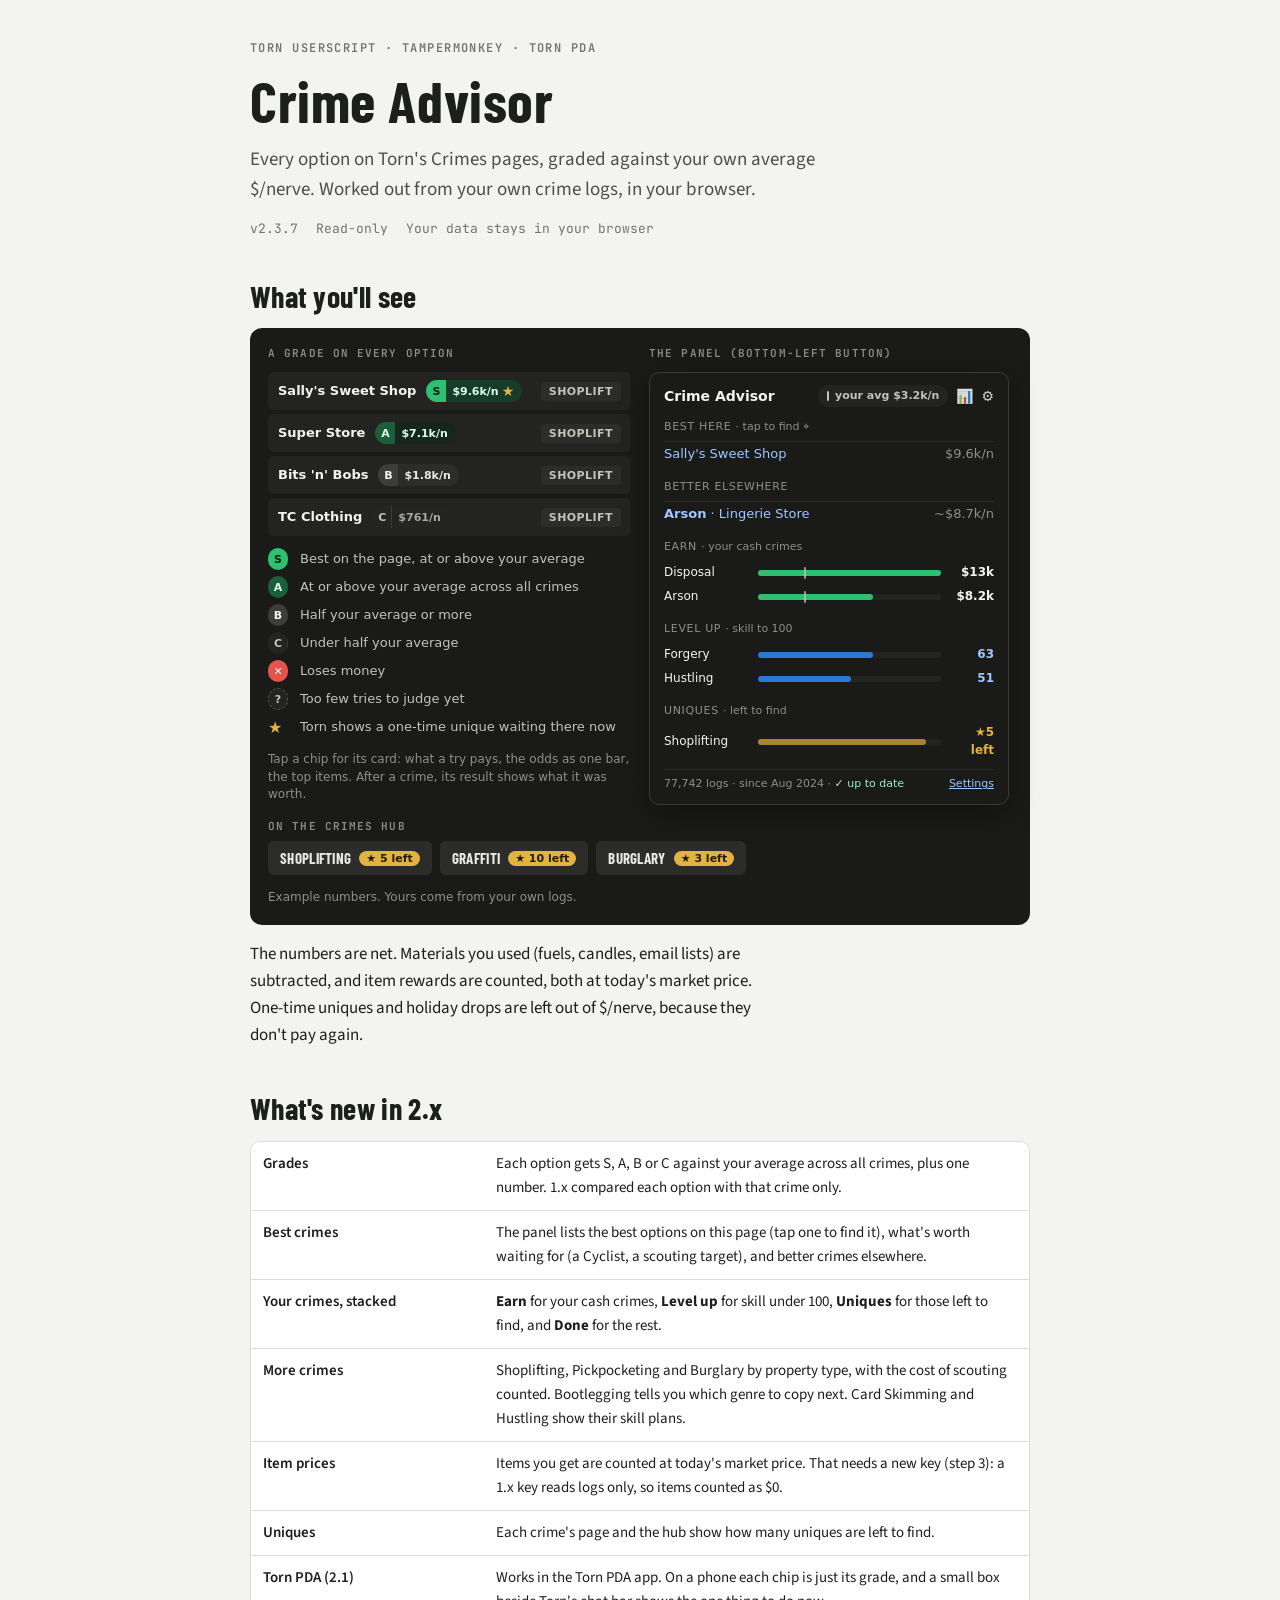
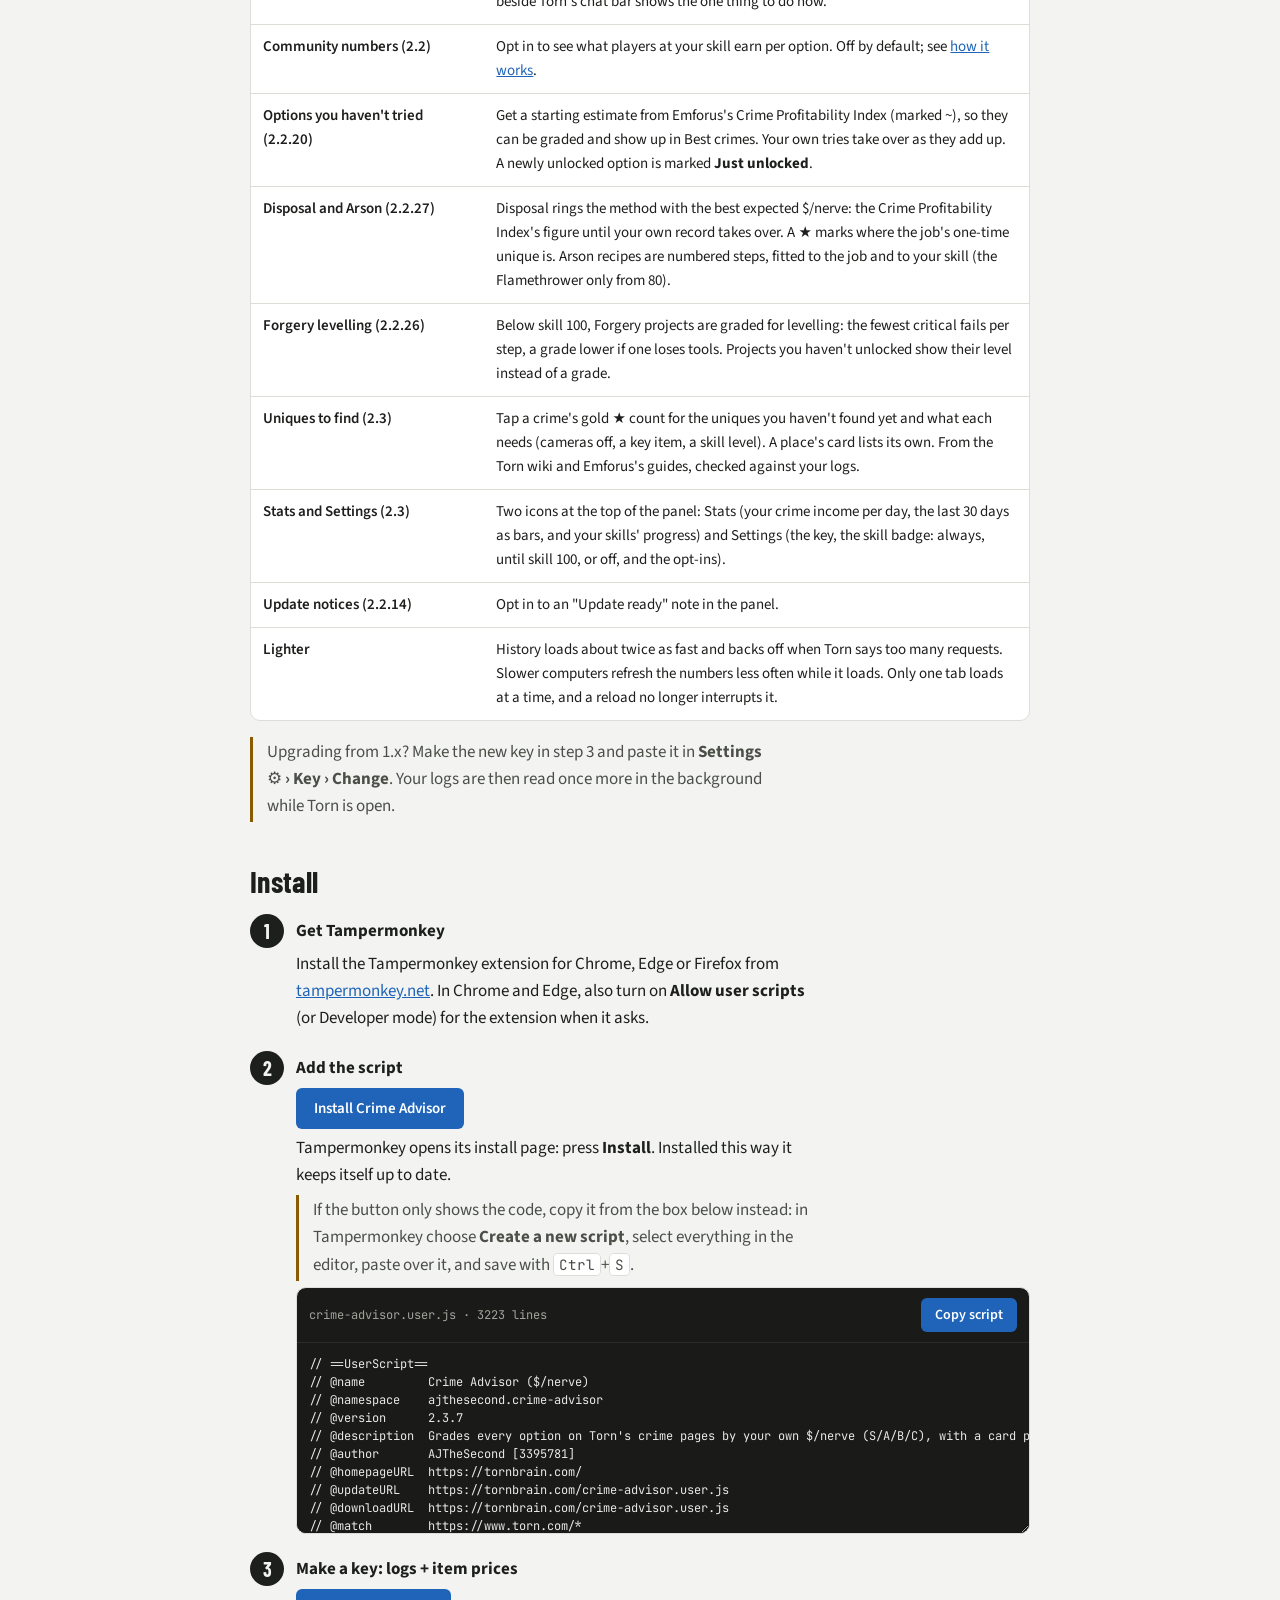
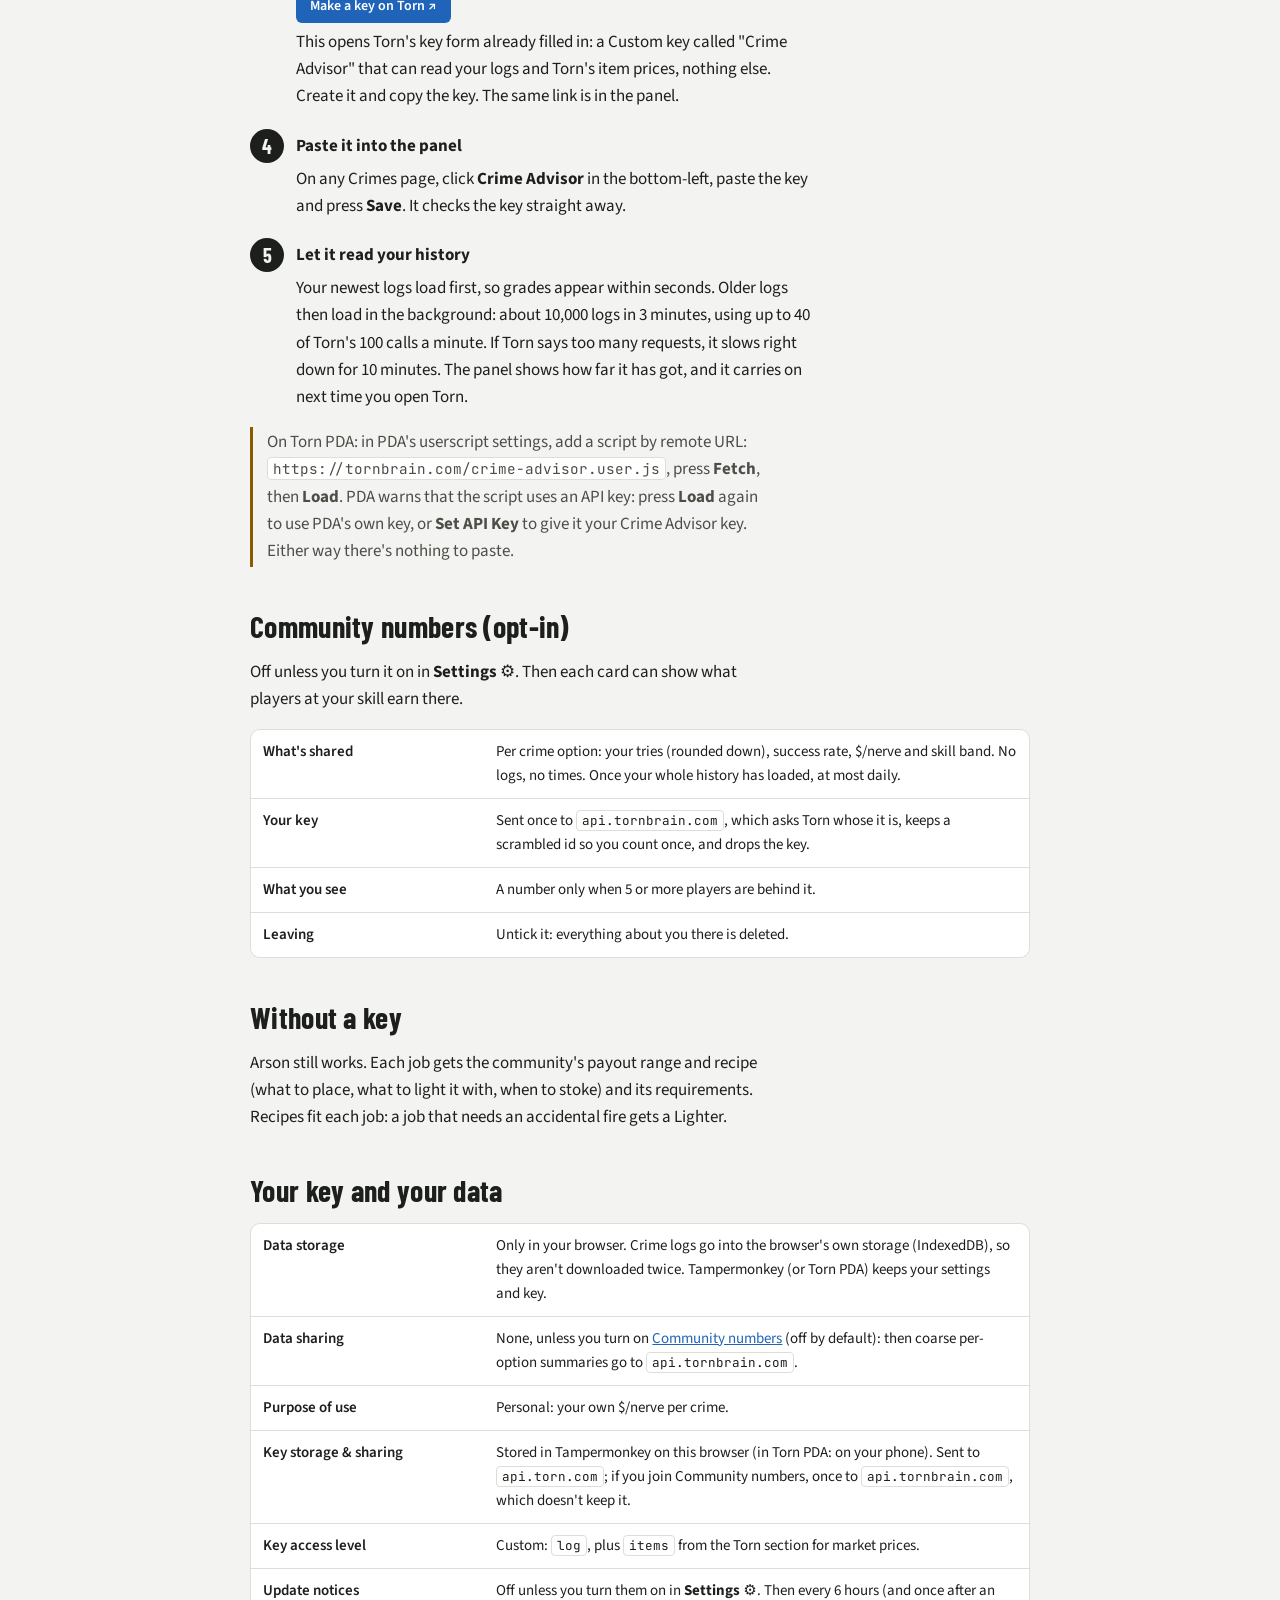
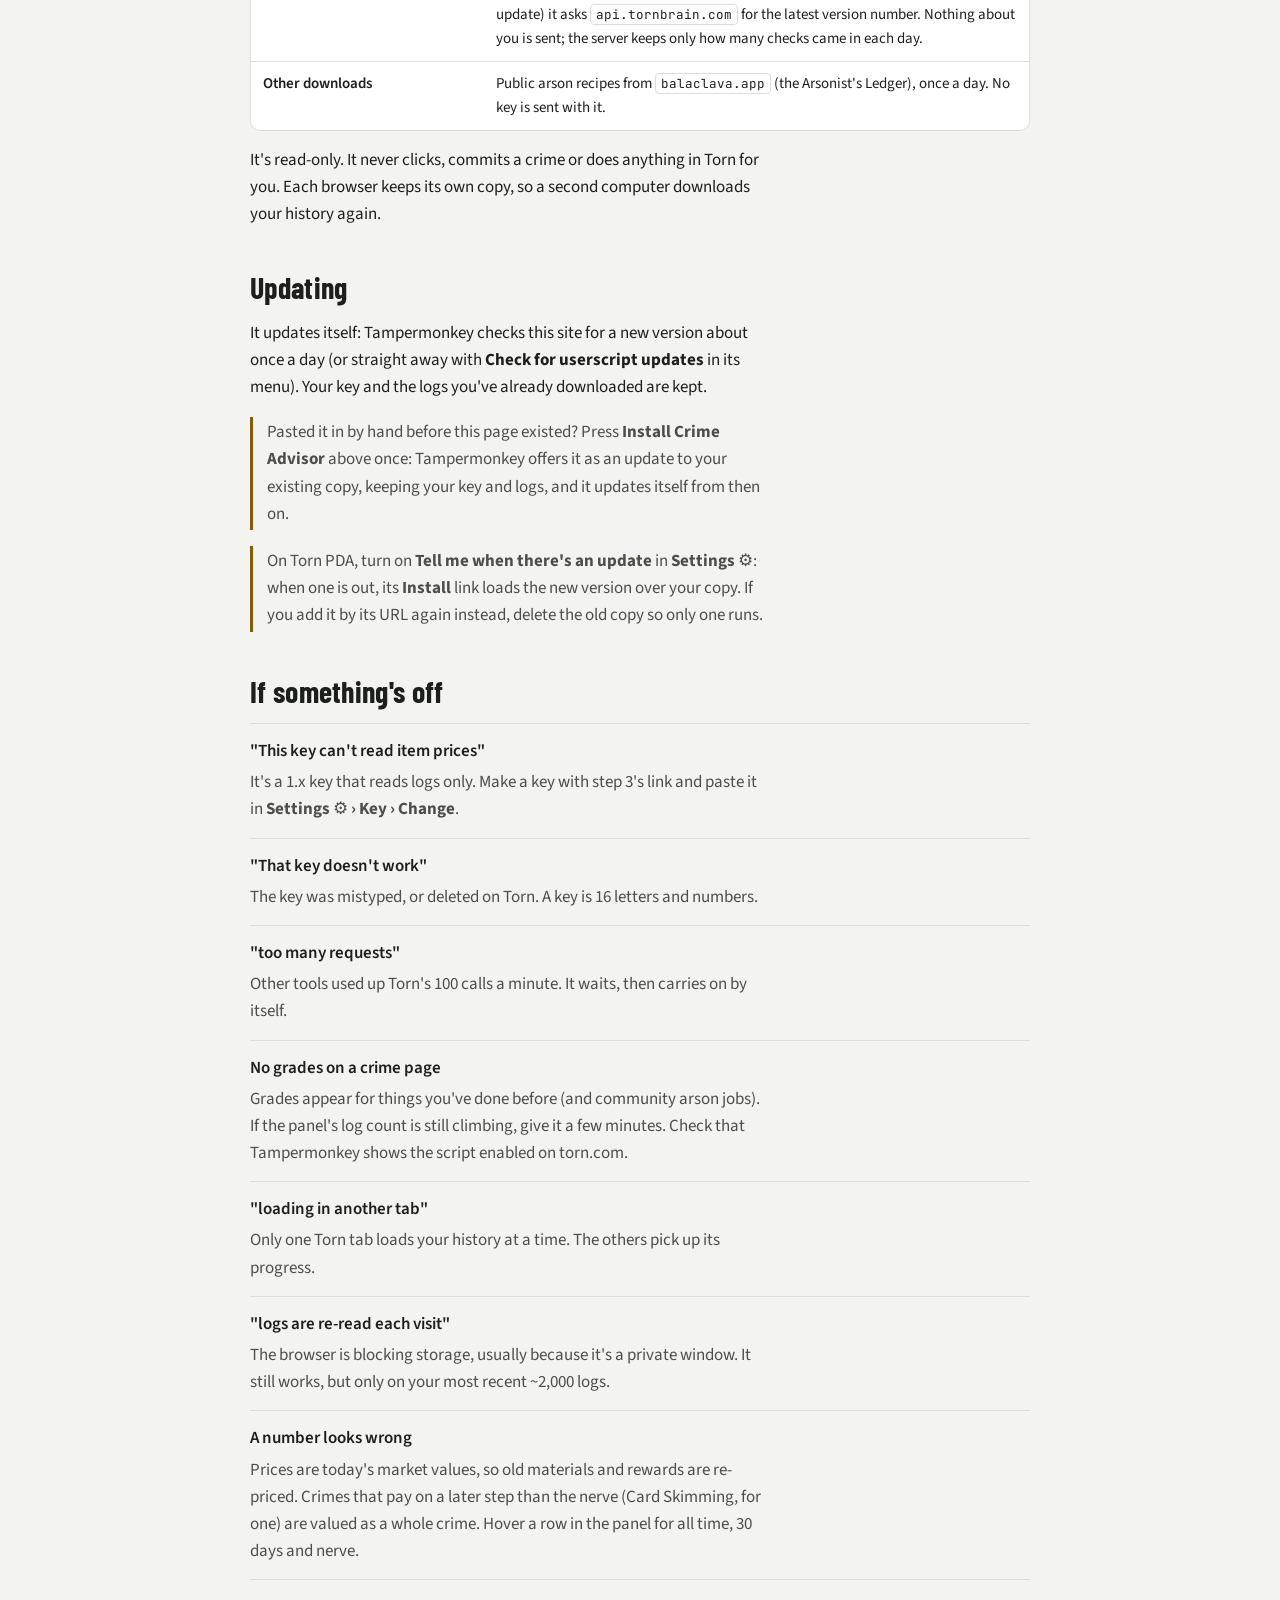
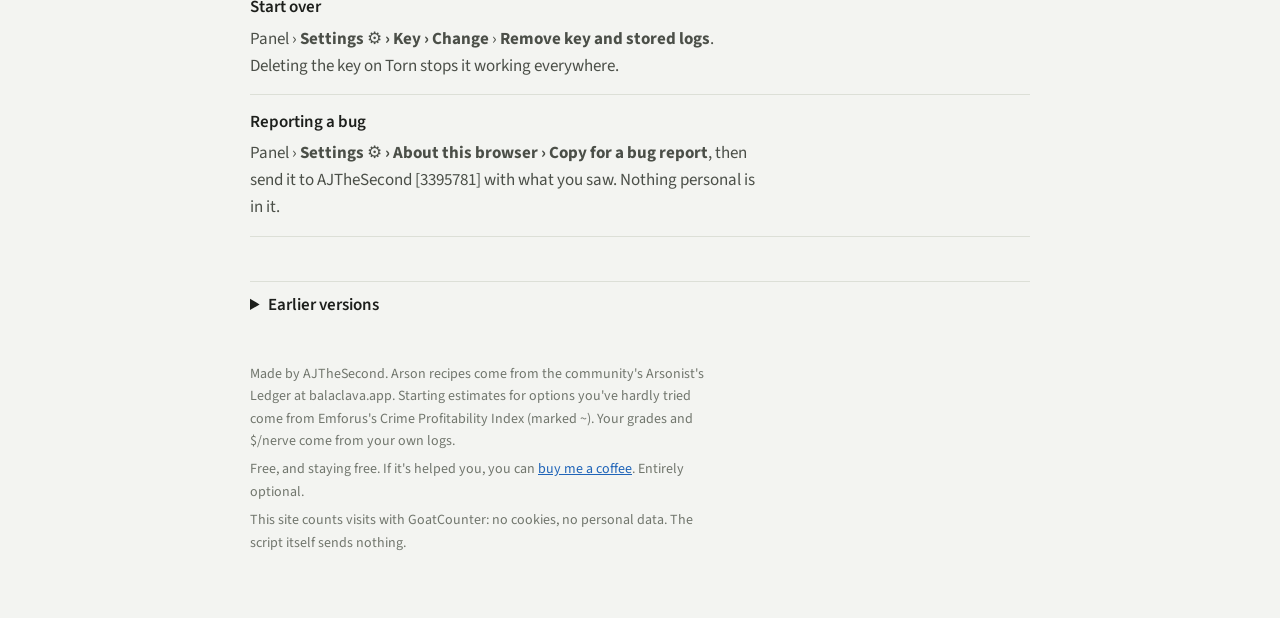
==== index.html @ 1e1e15c1 "Crime Advisor 2.3.7 published: Arson rows the phone list drops are remembered; no 'new' tags on Arso" ====
<!doctype html>
<html lang="en">
<head>
<meta charset="utf-8">
<meta name="viewport" content="width=device-width, initial-scale=1">
<title>Crime Advisor for Torn</title>
<meta name="description" content="Your own $/nerve for every crime, arson job, scam and disposal method, right on Torn's crime pages. Read-only; your data stays in your browser.">
<meta property="og:type" content="website">
<meta property="og:url" content="https://tornbrain.com/">
<meta property="og:title" content="Crime Advisor for Torn">
<meta property="og:description" content="Your own $/nerve for every crime, arson job, scam and disposal method, right on Torn's crime pages. Read-only; your data stays in your browser.">
<meta name="theme-color" content="#1a1a19">
<!-- Visits: GoatCounter (no cookies, no personal data): page views, unique visitors, where they came from, and
     clicks on Install, Make a key and outside links. The userscript itself sends nothing. -->
<script data-goatcounter="https://ajthesecond.goatcounter.com/count" async src="https://gc.zgo.at/count.js"></script>
<script>
document.addEventListener("click", function (e) {
  var a = e.target.closest && e.target.closest("a[href]");
  if (!a || !window.goatcounter || !window.goatcounter.count) return;
  var h = a.getAttribute("href"), what = /crime-advisor\.user\.js$/.test(h) ? "install" : /addNewKey/.test(h) ? "make-key"
    : a.host && a.host !== location.host ? "out/" + a.host : null;
  if (what) window.goatcounter.count({ path: "click/" + what, title: a.textContent.trim().slice(0, 60), event: true });
});
</script>
<style>[hidden]{display:none!important}img{max-width:100%}.btn.install{display:inline-block;font-size:15px;padding:10px 18px;text-decoration:none}</style>

<title>Crime Advisor Guide</title>
<link rel="preconnect" href="https://fonts.googleapis.com">
<link rel="preconnect" href="https://fonts.gstatic.com" crossorigin>
<link rel="stylesheet" href="https://fonts.googleapis.com/css2?family=Barlow+Condensed:wght@600;700&family=Source+Sans+3:wght@400;600;700&family=JetBrains+Mono:wght@400;600&display=swap">
<style>
:root{
  --bg:#f3f4f1; --surface:#ffffff; --ink:#1d1f1c; --ink-2:#4b4f48; --muted:#71766d; --line:#dcdfd7;
  --accent:#1f64b8; --accent-ink:#ffffff; --code-bg:#1a1a19; --code-ink:#e8e8e4; --warn:#8a5a00;
  --display:"Barlow Condensed","Arial Narrow",system-ui,sans-serif;
  --body:"Source Sans 3",system-ui,-apple-system,"Segoe UI",sans-serif;
  --mono:"JetBrains Mono",ui-monospace,Consolas,monospace;
}
@media (prefers-color-scheme: dark){
  :root:not([data-theme="light"]){
    color-scheme:dark;
    --bg:#141513; --surface:#1c1d1b; --ink:#eeefeb; --ink-2:#c3c6be; --muted:#8f948a; --line:#30322e;
    --accent:#8fc0ff; --accent-ink:#0f1a2a; --code-bg:#0e0f0d; --code-ink:#e8e8e4; --warn:#f0c060;
  }
}
:root[data-theme="dark"]{
  color-scheme:dark;
  --bg:#141513; --surface:#1c1d1b; --ink:#eeefeb; --ink-2:#c3c6be; --muted:#8f948a; --line:#30322e;
  --accent:#8fc0ff; --accent-ink:#0f1a2a; --code-bg:#0e0f0d; --code-ink:#e8e8e4; --warn:#f0c060;
}
*{box-sizing:border-box}
body{background:var(--bg);color:var(--ink);font:17px/1.6 var(--body);margin:0}
.wrap{max-width:820px;margin:0 auto;padding-inline:20px;padding-block:40px 64px;display:grid;gap:44px}
a{color:var(--accent)}
a:focus-visible,button:focus-visible,textarea:focus-visible,summary:focus-visible{outline:2px solid var(--accent);outline-offset:2px}
h1,h2{font-family:var(--display);font-weight:700;letter-spacing:.01em;text-wrap:balance;margin:0;line-height:1.05}
h1{font-size:clamp(40px,8vw,58px)}
h2{font-size:30px}
h3{font-size:17px;margin:0}
p{margin:0;max-width:65ch}
code,kbd{font-family:var(--mono);font-size:.84em;background:var(--surface);border:1px solid var(--line);border-radius:4px;padding:1px 5px}
.eyebrow{font:600 12px var(--mono);letter-spacing:.12em;text-transform:uppercase;color:var(--muted)}
section{display:grid;gap:16px}
header{display:grid;gap:14px}
header .lede{font-size:19px;color:var(--ink-2)}
.meta{display:flex;flex-wrap:wrap;gap:8px 18px;font:13px var(--mono);color:var(--muted)}

/* install steps: a real sequence */
ol.steps{list-style:none;margin:0;padding:0;display:grid;gap:18px;counter-reset:s}
ol.steps>li{display:grid;grid-template-columns:34px 1fr;gap:12px;counter-increment:s}
ol.steps>li::before{content:counter(s);font:700 20px/34px var(--display);text-align:center;width:34px;height:34px;border-radius:50%;
  background:var(--ink);color:var(--bg)}
ol.steps>li>div{display:grid;gap:6px;padding-top:4px;min-width:0}

.script{border:1px solid var(--line);border-radius:10px;overflow:hidden;background:var(--code-bg)}
.script-bar{display:flex;flex-wrap:wrap;gap:10px;align-items:center;justify-content:space-between;padding:10px 12px;border-bottom:1px solid #2c2c2a}
.script-bar span{font:12px var(--mono);color:#a3a39b}
.script textarea{display:block;width:100%;height:190px;border:0;resize:vertical;background:var(--code-bg);color:var(--code-ink);
  font:12px/1.5 var(--mono);padding:12px;white-space:pre;overflow:auto}
.btn{display:inline-block;font:600 14px var(--body);background:var(--accent);color:var(--accent-ink);border:0;border-radius:6px;padding:7px 14px;cursor:pointer;text-decoration:none}
.btn:hover{filter:brightness(1.08)}
#copy-note{font:12px var(--mono);color:#9fd9b4}

/* the in-game look: these mirror the script's own styles (DESIGN: a tier and one number per chip) */
.game{background:#1a1a19;color:#f3f3f1;border-radius:12px;padding:18px;display:grid;gap:14px;font:13px/1.45 system-ui,sans-serif}
.game .label{font:600 11px var(--mono);letter-spacing:.1em;text-transform:uppercase;color:#8f8e86}
.split{display:grid;grid-template-columns:repeat(auto-fit,minmax(280px,1fr));gap:18px;align-items:start}
.rows{display:grid;gap:4px}
.row{display:flex;align-items:center;gap:10px;padding:8px 10px;background:#232321;border-radius:6px;min-width:0}
.row b{font-weight:600;white-space:nowrap;overflow:hidden;text-overflow:ellipsis}
.row .go{margin-left:auto;font:700 11px system-ui,sans-serif;color:#c3c2b7;background:#2c2c2a;border-radius:4px;padding:3px 8px;letter-spacing:.04em}
.hud{display:inline-flex;align-items:stretch;flex:none;overflow:hidden;border-radius:999px;min-height:22px;font:600 11px/1 system-ui,sans-serif;
  font-variant-numeric:tabular-nums;background:#2c2c2a;color:#e8e8e4}
.hud .t{display:grid;place-items:center;min-width:20px;padding:0 5px;font-weight:800;background:#3d3d3a;color:#f3f3f1}
.hud .v{display:flex;align-items:center;gap:3px;padding:0 8px 0 6px}.hud .star{color:#e3b341;font-size:14px;line-height:1}
.hud.S{background:#173d29;color:#d9ffe9}.hud.S .t{background:#2fbf71;color:#04210f}
.hud.A{background:#16261d;color:#d9ffe9}.hud.A .t{background:#1d5e3a;color:#d9ffe9}
.hud.C{background:#242422;color:#a9a89f}.hud.C .t{background:#242422;color:#c3c2b7;box-shadow:inset -1px 0 #3a3a37}
.hud.X{background:#6b2020;color:#ffd6d6}.hud.X .t{background:#e5534b;color:#fff}
.hud.Q{background:#232321;color:#a9a89f;outline:1px dashed #55554f;outline-offset:-1px}.hud.Q .t{background:transparent;color:#c3c2b7}
.hud.W{background:#3a2f12;color:#ffe9a8}.hud.W .t{background:#5a4712;color:#ffe9a8}
.grades{display:grid;grid-template-columns:auto 1fr;gap:6px 12px;margin:0;align-items:center}
.grades dt{margin:0}.grades dd{margin:0;color:#c3c2b7}
.tip{color:#8f8e86;font-size:12px}
/* the panel */
.panel{background:#1a1a19;border:1px solid #3a3a37;border-radius:10px;padding:12px 14px;display:grid;gap:6px;max-width:360px;box-shadow:0 8px 28px rgba(0,0,0,.35)}
.ph{display:flex;align-items:center;gap:8px}.ph b{flex:1;font-size:14px}
.avg{display:inline-flex;align-items:center;gap:6px;padding:3px 9px;border-radius:999px;background:#232321;color:#c3c2b7;font-size:11px;font-weight:600}
.avg i{width:2px;height:10px;background:#c3c2b7;border-radius:1px}
.sec{font-size:11px;letter-spacing:.06em;text-transform:uppercase;color:#8f8e86;margin-top:6px}.sec span{text-transform:none;letter-spacing:0}
.li{display:flex;justify-content:space-between;gap:8px;padding:3px 0;border-top:1px solid #2c2c2a}.li a,.li .n{color:#9cc8ff;text-decoration:none}
.li .m{color:#8f8e86;font-variant-numeric:tabular-nums}
.bars{display:grid}.bar{display:grid;grid-template-columns:7em minmax(0,1fr) 3.6em;gap:10px;align-items:center;min-height:24px;font-size:12px}
.bar .trk{position:relative;height:6px;border-radius:3px;background:#232321}.bar .trk span{display:block;height:100%;border-radius:3px}
.bar .trk i{position:absolute;top:-3px;bottom:-3px;width:2px;background:#c3c2b7;opacity:.75;border-radius:1px}
.bar .v{text-align:right;font-weight:600;font-variant-numeric:tabular-nums}
.g{background:#2fbf71}.bl{background:#2a78d6}.au{background:#a8842e}.sk{color:#9cc8ff}.uq{color:#e3b341}
.foot{border-top:1px solid #2c2c2a;padding-top:6px;margin-top:4px;display:flex;justify-content:space-between;gap:8px;font-size:11px;color:#8f8e86}
.ph .ic{font-size:14px;line-height:1;opacity:.85}
.foot .ok{color:#9ff0c2}.foot a{color:#9cc8ff}
.hub{display:flex;flex-wrap:wrap;gap:8px}
.hubcard{font:700 15px var(--display);letter-spacing:.02em;text-transform:uppercase;background:#2c2c2a;color:#e8e8e4;border-radius:6px;padding:8px 12px;display:flex;align-items:center;gap:8px}
.uqb{font:600 11px system-ui,sans-serif;text-transform:none;letter-spacing:0;background:#e3b341;color:#241a00;border-radius:999px;padding:1px 7px}

.facts{width:100%;border-collapse:collapse;font-size:15px}
.facts th,.facts td{text-align:left;vertical-align:top;padding:10px 12px;border-bottom:1px solid var(--line)}
.facts th{width:30%;font-weight:600}
.table-scroll{overflow-x:auto;background:var(--surface);border:1px solid var(--line);border-radius:10px}
.facts tr:last-child th,.facts tr:last-child td{border-bottom:0}

.faq{display:grid;gap:0;margin:0;border-top:1px solid var(--line)}
.faq>div{display:grid;gap:4px;padding:14px 0;border-bottom:1px solid var(--line)}
.faq dt{font-weight:600}.faq dd{margin:0;color:var(--ink-2);max-width:65ch}
.note{border-left:3px solid var(--warn);padding:2px 0 2px 14px;color:var(--ink-2)}
details.older{border-top:1px solid var(--line);padding-top:10px}details.older summary{cursor:pointer;font-weight:600}
details.older ul{color:var(--ink-2);font-size:15px}
footer{font-size:14px;color:var(--muted);display:grid;gap:6px}
@media (max-width:480px){ body{font-size:16px} .facts th{width:38%} }
@media (prefers-reduced-motion:reduce){*{transition:none!important}}
</style>
</head>
<body>

<div class="wrap">
  <header>
    <div class="eyebrow">Torn userscript &middot; Tampermonkey &middot; Torn PDA</div>
    <h1>Crime Advisor</h1>
    <p class="lede">Every option on Torn's Crimes pages, graded against your own average $/nerve. Worked out from your own crime logs, in your browser.</p>
    <div class="meta"><span>v2.3.7</span><span>Read-only</span><span>Your data stays in your browser</span></div>
  </header>

  <section aria-labelledby="look">
    <h2 id="look">What you'll see</h2>
    <div class="game">
      <div class="split">
        <div style="display:grid;gap:12px">
          <div class="label">A grade on every option</div>
          <div class="rows" aria-label="Example: the Shoplifting page">
            <div class="row"><b>Sally's Sweet Shop</b><span class="hud S"><span class="t">S</span><span class="v">$9.6k/n <span class="star">&#9733;</span></span></span><span class="go">SHOPLIFT</span></div>
            <div class="row"><b>Super Store</b><span class="hud A"><span class="t">A</span><span class="v">$7.1k/n</span></span><span class="go">SHOPLIFT</span></div>
            <div class="row"><b>Bits 'n' Bobs</b><span class="hud B"><span class="t">B</span><span class="v">$1.8k/n</span></span><span class="go">SHOPLIFT</span></div>
            <div class="row"><b>TC Clothing</b><span class="hud C"><span class="t">C</span><span class="v">$761/n</span></span><span class="go">SHOPLIFT</span></div>
          </div>
          <dl class="grades">
            <dt><span class="hud S"><span class="t">S</span></span></dt><dd>Best on the page, at or above your average</dd>
            <dt><span class="hud A"><span class="t">A</span></span></dt><dd>At or above your average across all crimes</dd>
            <dt><span class="hud B"><span class="t">B</span></span></dt><dd>Half your average or more</dd>
            <dt><span class="hud C"><span class="t">C</span></span></dt><dd>Under half your average</dd>
            <dt><span class="hud X"><span class="t">&#10005;</span></span></dt><dd>Loses money</dd>
            <dt><span class="hud Q"><span class="t">?</span></span></dt><dd>Too few tries to judge yet</dd>
            <dt><span class="star" style="color:#e3b341;font-size:16px">&#9733;</span></dt><dd>Torn shows a one-time unique waiting there now</dd>
          </dl>
          <p class="tip">Tap a chip for its card: what a try pays, the odds as one bar, the top items. After a crime, its result shows what it was worth.</p>
        </div>

        <div style="display:grid;gap:12px">
          <div class="label">The panel (bottom-left button)</div>
          <div class="panel" aria-label="Example: the Crime Advisor panel">
            <div class="ph"><b>Crime Advisor</b><span class="avg"><i></i>your avg $3.2k/n</span><span class="ic" title="Stats">&#128202;</span><span class="ic" title="Settings">&#9881;</span></div>
            <div class="sec">Best here <span>&middot; tap to find &#8982;</span></div>
            <div class="li"><span class="n">Sally's Sweet Shop</span><span class="m">$9.6k/n</span></div>
            <div class="sec">Better elsewhere</div>
            <div class="li"><a href="#look"><b>Arson</b> &middot; Lingerie Store</a><span class="m">~$8.7k/n</span></div>
            <div class="sec">Earn <span>&middot; your cash crimes</span></div>
            <div class="bars">
              <div class="bar"><span>Disposal</span><span class="trk"><span class="g" style="width:100%"></span><i style="left:25%"></i></span><span class="v">$13k</span></div>
              <div class="bar"><span>Arson</span><span class="trk"><span class="g" style="width:63%"></span><i style="left:25%"></i></span><span class="v">$8.2k</span></div>
            </div>
            <div class="sec">Level up <span>&middot; skill to 100</span></div>
            <div class="bars">
              <div class="bar"><span>Forgery</span><span class="trk"><span class="bl" style="width:63%"></span></span><span class="v sk">63</span></div>
              <div class="bar"><span>Hustling</span><span class="trk"><span class="bl" style="width:51%"></span></span><span class="v sk">51</span></div>
            </div>
            <div class="sec">Uniques <span>&middot; left to find</span></div>
            <div class="bars">
              <div class="bar"><span>Shoplifting</span><span class="trk"><span class="au" style="width:92%"></span></span><span class="v uq">&#9733;5 left</span></div>
            </div>
            <div class="foot"><span>77,742 logs &middot; since Aug 2024 &middot; <span class="ok">&#10003; up to date</span></span><a href="#install">Settings</a></div>
          </div>
        </div>
      </div>
      <div style="display:grid;gap:8px">
        <div class="label">On the Crimes hub</div>
        <div class="hub"><span class="hubcard">Shoplifting <span class="uqb">&#9733; 5 left</span></span><span class="hubcard">Graffiti <span class="uqb">&#9733; 10 left</span></span><span class="hubcard">Burglary <span class="uqb">&#9733; 3 left</span></span></div>
      </div>
      <p class="tip" style="margin:0">Example numbers. Yours come from your own logs.</p>
    </div>
    <p>The numbers are net. Materials you used (fuels, candles, email lists) are subtracted, and item rewards are counted, both at today's market price. One-time uniques and holiday drops are left out of $/nerve, because they don't pay again.</p>
  </section>

  <section aria-labelledby="new">
    <h2 id="new">What's new in 2.x</h2>
    <div class="table-scroll">
      <table class="facts">
        <tr><th scope="row">Grades</th><td>Each option gets S, A, B or C against your average across all crimes, plus one number. 1.x compared each option with that crime only.</td></tr>
        <tr><th scope="row">Best crimes</th><td>The panel lists the best options on this page (tap one to find it), what's worth waiting for (a Cyclist, a scouting target), and better crimes elsewhere.</td></tr>
        <tr><th scope="row">Your crimes, stacked</th><td><b>Earn</b> for your cash crimes, <b>Level up</b> for skill under 100, <b>Uniques</b> for those left to find, and <b>Done</b> for the rest.</td></tr>
        <tr><th scope="row">More crimes</th><td>Shoplifting, Pickpocketing and Burglary by property type, with the cost of scouting counted. Bootlegging tells you which genre to copy next. Card Skimming and Hustling show their skill plans.</td></tr>
        <tr><th scope="row">Item prices</th><td>Items you get are counted at today's market price. That needs a new key (step 3): a 1.x key reads logs only, so items counted as $0.</td></tr>
        <tr><th scope="row">Uniques</th><td>Each crime's page and the hub show how many uniques are left to find.</td></tr>
        <tr><th scope="row">Torn PDA (2.1)</th><td>Works in the Torn PDA app. On a phone each chip is just its grade, and a small box beside Torn's chat bar shows the one thing to do now.</td></tr>
        <tr><th scope="row">Community numbers (2.2)</th><td>Opt in to see what players at your skill earn per option. Off by default; see <a href="#community">how it works</a>.</td></tr>
        <tr><th scope="row">Options you haven't tried (2.2.20)</th><td>Get a starting estimate from Emforus's Crime Profitability Index (marked ~), so they can be graded and show up in Best crimes. Your own tries take over as they add up. A newly unlocked option is marked <b>Just unlocked</b>.</td></tr>
        <tr><th scope="row">Disposal and Arson (2.2.27)</th><td>Disposal rings the method with the best expected $/nerve: the Crime Profitability Index's figure until your own record takes over. A &#9733; marks where the job's one-time unique is. Arson recipes are numbered steps, fitted to the job and to your skill (the Flamethrower only from 80).</td></tr>
        <tr><th scope="row">Forgery levelling (2.2.26)</th><td>Below skill 100, Forgery projects are graded for levelling: the fewest critical fails per step, a grade lower if one loses tools. Projects you haven't unlocked show their level instead of a grade.</td></tr>
        <tr><th scope="row">Uniques to find (2.3)</th><td>Tap a crime's gold &#9733; count for the uniques you haven't found yet and what each needs (cameras off, a key item, a skill level). A place's card lists its own. From the Torn wiki and Emforus's guides, checked against your logs.</td></tr>
        <tr><th scope="row">Stats and Settings (2.3)</th><td>Two icons at the top of the panel: Stats (your crime income per day, the last 30 days as bars, and your skills' progress) and Settings (the key, the skill badge: always, until skill 100, or off, and the opt-ins).</td></tr>
        <tr><th scope="row">Update notices (2.2.14)</th><td>Opt in to an "Update ready" note in the panel.</td></tr>
        <tr><th scope="row">Lighter</th><td>History loads about twice as fast and backs off when Torn says too many requests. Slower computers refresh the numbers less often while it loads. Only one tab loads at a time, and a reload no longer interrupts it.</td></tr>
      </table>
    </div>
    <p class="note">Upgrading from 1.x? Make the new key in step 3 and paste it in <b>Settings &#9881; &rsaquo; Key &rsaquo; Change</b>. Your logs are then read once more in the background while Torn is open.</p>
  </section>

  <section aria-labelledby="install">
    <h2 id="install">Install</h2>
    <ol class="steps">
      <li><div>
        <h3>Get Tampermonkey</h3>
        <p>Install the Tampermonkey extension for Chrome, Edge or Firefox from <a href="https://www.tampermonkey.net/" target="_blank" rel="noopener">tampermonkey.net</a>. In Chrome and Edge, also turn on <b>Allow user scripts</b> (or Developer mode) for the extension when it asks.</p>
      </div></li>
      <li><div>
        <h3>Add the script</h3>
        <p><a class="btn install" href="crime-advisor.user.js">Install Crime Advisor</a></p>
        <p>Tampermonkey opens its install page: press <b>Install</b>. Installed this way it keeps itself up to date.</p>
        <p class="note">If the button only shows the code, copy it from the box below instead: in Tampermonkey choose <b>Create a new script</b>, select everything in the editor, paste over it, and save with <kbd>Ctrl</kbd>+<kbd>S</kbd>.</p>
        <div class="script">
          <div class="script-bar"><span>crime-advisor.user.js &middot; 3223 lines</span><span id="copy-note" aria-live="polite"></span><button class="btn" id="copy" type="button">Copy script</button></div>
          <textarea id="src" readonly spellcheck="false" aria-label="Crime Advisor script">// ==UserScript==
// @name         Crime Advisor ($/nerve)
// @namespace    ajthesecond.crime-advisor
// @version      2.3.7
// @description  Grades every option on Torn's crime pages by your own $/nerve (S/A/B/C), with a card per option (odds, top items, arson recipes, disposal method) and your best crimes. Private by default: your data stays in your browser.
// @author       AJTheSecond [3395781]
// @homepageURL  https://tornbrain.com/
// @updateURL    https://tornbrain.com/crime-advisor.user.js
// @downloadURL  https://tornbrain.com/crime-advisor.user.js
// @match        https://www.torn.com/*
// @grant        GM_xmlhttpRequest
// @grant        GM_getValue
// @grant        GM_setValue
// @connect      api.torn.com
// @connect      balaclava.app
// @connect      api.tornbrain.com
// @run-at       document-idle
// ==/UserScript==

/*
 * What it does
 *   - Grades: on Torn's crime pages, a chip on each arson job, scam type, search spot, shop, document... gives its grade
 *     and YOUR $/nerve for it (from your own crime logs): S the best on show and above your average across crimes,
 *     A above your average, B half to all of it, C under half, a cross for losing money, ? for little history yet.
 *   - Cards: tap a chip for its card: the number, your odds as one bar, the top items, the arson recipe (with a Lighter
 *     where the Flamethrower would fail the job), the disposal method to use; "More" for the details.
 *   - Best crimes: the panel (bottom left) lists the best options on this page (tap to find one) and the crimes that
 *     pay you more elsewhere. A crime's result shows what its items are worth.
 *   - Arson works even without an API key: requirements, community recipes and "fell short" warnings.
 *
 * Your data
 *   - Your API key is stored by Tampermonkey in this browser and only ever sent to api.torn.com.
 *   - Your crime logs are copied into this browser's storage (IndexedDB) so it doesn't re-download them. The text of
 *     each crime page you visit is kept there too (for Best crimes). Nothing is sent anywhere else. The community
 *     recipes are downloaded from balaclava.app (public data).
 *   - Key: a Custom key with only "log" is enough (Torn requires log access to read crime logs). Torn's form has no
 *     Custom option: the panel's "Make a key" link opens it pre-filled (logs + item prices).
 *
 * Read-only: it never clicks, commits a crime or does anything in Torn for you.
 */

/* global GM_xmlhttpRequest, GM_getValue, GM_setValue, GM_info, PDA_httpGet, module */

// ======================================================================================================
// The analysis (pure functions: no browser APIs, so it can be tested outside Torn)
// ======================================================================================================
const CA = (() =&gt; {
  "use strict";
  const DAY = 86400;
  const ARSON = 13, SCAMMING = 12, FORGERY = 11, DISPOSAL = 9, BURGLARY = 7;
  // Burglary: the nerve to scout for a property type of your choice, or for any of a kind (TornBrain's crimes.py)
  const SCOUT_FOCUSED = 9, SCOUT_ANY = 3;
  const ARSON_EXPIRE = 7 * DAY, SCAM_EXPIRE = DAY, SCAM_LOST_AFTER = 3600, MIN_NERVE = 30;
  const NAMES = { 1: "Search for Cash", 2: "Bootlegging", 3: "Graffiti", 4: "Shoplifting", 5: "Pickpocketing", 6: "Card Skimming",
                  7: "Burglary", 8: "Hustling", 9: "Disposal", 10: "Cracking", 11: "Forgery", 12: "Scamming", 13: "Arson" };
  // Crimes whose every step names what it's done to: $/nerve by that is meaningful. In the others the money lands
  // on a different step than the nerve (skimming pays when you sell the details), so they're valued as a whole.
  const SKILL_TAB = { skimming: "cardskimming" };  // (skill logs that name a crime differently from its page)
  const KIND_CRIMES = new Set([1, 3, 4, 5, 9, 11]);
  const J = String.raw`an? (?&lt;d&gt;.+\(.+\))`;
  const R = (p, crime, action) =&gt; [new RegExp(p, "i"), crime, action];
  const RULES = [
    R(`^breaching ${J}$`, ARSON, "Make entry"), R(`^placing a combustible at ${J}$`, ARSON, "Place combustible"),
    R(`^igniting ${J}$`, ARSON, "Ignite"), R(`^stoking ${J}$`, ARSON, "Stoke"), R(`^dampening ${J}$`, ARSON, "Dampen"),
    R(`^planting evidence at ${J}$`, ARSON, "Plant evidence"),
    R(String.raw`^collecting the reward for the (?&lt;d&gt;.+) Arson job$`, ARSON, "Collect"),
    R(String.raw`^farming email addresses$`, SCAMMING, "Farm emails"),
    R(String.raw`^sending out an? (?&lt;d&gt;.+?) spam wave$`, SCAMMING, "Spam wave"),
    R(String.raw`^responding to an? (?&lt;d&gt;.+?) target$`, SCAMMING, "Respond"),
    R(String.raw`^stencil cutting for an? (?&lt;d&gt;.+)$`, FORGERY, "Stencil cutting"),
    R(String.raw`^painting the letters of an? (?&lt;d&gt;.+)$`, FORGERY, "Painting letters"),
    R(String.raw`^(?&lt;a&gt;drafting|typewriting|printing|signing|sealing|stamping|laminating|embossing|forging|designing|cutting|perforating|rubbing|pressing|painting|drilling|engraving|punching|mold forming|casting|filing|polishing|framing|programming|branding|holographing|gluing) an? (?&lt;d&gt;.+)$`, FORGERY, ""),
    R(String.raw`^extracting a chip for an? (?&lt;d&gt;.+)$`, FORGERY, "Extract chip"), R(String.raw`^embedding a chip into an? (?&lt;d&gt;.+)$`, FORGERY, "Embed chip"),
    R(String.raw`^setting up an online store$`, 2, "Set up online store"), R(String.raw`^collecting funds from an online store$`, 2, "Collect online store"),
    R(String.raw`^(?&lt;a&gt;abandoning|burying|burning|dissolving|sinking|feeding|cremating|dumping) (?&lt;d&gt;.+)$`, DISPOSAL, ""),
    R(String.raw`^(?&lt;a&gt;brute forcing|cracking) an? (?&lt;d&gt;.+)$`, 10, ""),
    R(String.raw`^gathering audience`, 8, "Gather audience"), R(String.raw`^introducing (?&lt;d&gt;.+)$`, 8, "Introduce game"),
    R(String.raw`^winning on (?&lt;d&gt;.+)$`, 8, "Win"), R(String.raw`^losing (?:on )?(?&lt;d&gt;.+)$`, 8, "Lose"),
    R(String.raw`^shoplifting from (?&lt;d&gt;.+)$`, 4, "Shoplift"), R(String.raw`^searching (?:the |an? )?(?&lt;d&gt;.+)$`, 1, "Search"),
    R(String.raw`^pickpocketing an? (?&lt;d&gt;.+)$`, 5, "Pickpocket"), R(String.raw`^scouting for (?:an? )?(?&lt;d&gt;.+)$`, 7, "Scout"),
    R(String.raw`^casing an? (?&lt;d&gt;.+)$`, 7, "Case"), R(String.raw`^burgling an? (?&lt;d&gt;.+)$`, 7, "Burgle"),
    R(String.raw`^(?&lt;a&gt;installing|recovering|retrieving) an? (?:card )?skimmer(?: at an?)? ?(?&lt;d&gt;.*)$`, 6, ""),
    R(String.raw`^selling card details`, 6, "Sell card details"), R(String.raw`.*(skimm|card details)`, 6, "Other"),
    R(String.raw`^spraying graffiti in (?:the )?(?&lt;d&gt;.+)$`, 3, "Spray"),  // "spraying graffiti in the Red-Light District"
    R(String.raw`.*(graffiti|spray|tagging)`, 3, "Other"), R(String.raw`.*(dvd|bootleg)`, 2, "Other"),
  ];
  // Log types that aren't actions (no nerve) but belong to a crime; and the ones that used up materials.
  const EVENT_CRIME = { 9360: ARSON, 9361: ARSON, 9362: ARSON, 9356: SCAMMING, 9309: FORGERY, 9310: FORGERY, 9300: 2, 9308: 2,
                        9301: 3, 9350: 3, 9351: 3, 9302: 6, 9303: 6, 9304: 9, 9305: 10, 9306: 10, 9307: 10 };
  const COST_TYPES = new Set([9361, 9310, 9309, 9300, 9301, 9304]);

  const cap = s =&gt; s ? s[0].toUpperCase() + s.slice(1) : s;
  function classify(action) {
    const a = action.trim();
    for (const [rx, crime, label] of RULES) {
      const m = a.match(rx);
      if (m) {
        const g = m.groups || {};
        let detail = (g.d || "").trim();
        if (crime === DISPOSAL) detail = cap(detail.replace(/^(a|an|some|the) /i, ""));  // "some general waste": the page's General Waste
        return { crime, action: label || cap(g.a || ""), detail };
      }
    }
    return { crime: null, action: a, detail: "" };
  }
  const resultOf = t =&gt; (t = (t || "").toLowerCase()).includes("critical fail") ? "crit" : t.includes("fail") ? "fail" : "success";
  function* items(d, keys = ["items_used", "items_added", "items_gained"]) {
    for (const k of keys) {
      const v = d[k];
      if (v &amp;&amp; typeof v === "object") for (const [id, n] of Object.entries(v)) if (/^\d+$/.test(id)) yield [Number(id), Number(n) || 1];
    }
  }

  // Log rows (as stored) -&gt; events, oldest first, classified.
  function load(rows) {
    return rows.slice().sort((a, b) =&gt; a.ts - b.ts || (a.id &lt; b.id ? -1 : 1)).map(r =&gt; {
      const e = { id: r.id, ts: r.ts, type: r.type, title: r.title, d: r.d || {} };
      if (e.d.crime_action) {
        Object.assign(e, classify(e.d.crime_action));
        e.result = resultOf(r.title);
        e.nerve = e.d.nerve || 0;
        e.money = (e.d.money_gained || 0) - (e.d.money_lost || 0);
        e.unique = e.d.unique === "(unique)";  // a one-time outcome: it never pays again
        e.isStep = true;
      } else e.crime = EVENT_CRIME[r.type] ?? null;
      return e;
    });
  }

  // Each arson job from inquire/breach to collect. Items land within a second or two of a step, so they're that step's
  // job's, filed by step: fuel placed, fuel stoked with (by stoke), evidence planted. Steps often share those seconds
  // (one job placed while another burns), so a known fuel goes to the nearest place or stoke, anything else to the
  // nearest planting. The Lighter and Flamethrower are kept, never logged as used: how a job was lit isn't in the logs.
  const FUELS = new Set(["Gasoline", "Kerosene", "Diesel", "Hydrogen Tank", "Methane Tank", "Oxygen Tank", "Thermite", "Magnesium Shavings", "Potassium Nitrate"]);
  const USES_ITEMS = ["Place combustible", "Plant evidence", "Stoke"];
  function arsonJobs(events, price, now, names = {}) {
    const jobs = [], open = new Map(), stepAt = new Map();
    for (const e of events) if (e.crime === ARSON &amp;&amp; e.isStep &amp;&amp; e.detail) (stepAt.get(e.ts) || stepAt.set(e.ts, []).get(e.ts)).push([e.detail, e.action, e.ts]);
    const close = (j, state, ts) =&gt; { j.state = state; j.closed = ts; open.delete(j.job); };
    for (const e of events) {
      if (e.crime !== ARSON) continue;
      if (COST_TYPES.has(e.type)) {
        const near = [0, -1, 1, -2, 2].flatMap(dt =&gt; stepAt.get(e.ts + dt) || []);
        for (const [i, n] of items(e.d, ["items_used"])) {
          const nm = names[i];
          const want = !nm ? USES_ITEMS : FUELS.has(nm) ? ["Place combustible", "Stoke"] : ["Plant evidence"];
          const step = near.find(s =&gt; want.includes(s[1])) || near.find(s =&gt; USES_ITEMS.includes(s[1])) || near[0];
          const j = step ? open.get(step[0]) : [...open.values()].sort((a, b) =&gt; b.last - a.last)[0];
          if (!j) continue;
          j.itemCost += (price[i] || 0) * n;
          const act = step ? step[1] : null;
          let bucket;
          if (act === "Plant evidence" || (!USES_ITEMS.includes(act) &amp;&amp; nm &amp;&amp; !FUELS.has(nm))) bucket = j.evidence;
          else if (act === "Stoke" || (act !== "Place combustible" &amp;&amp; j.lit)) bucket = j.stokeFuel[act === "Stoke" ? step[2] : e.ts] ||= {};
          else bucket = j.place;
          bucket[i] = (bucket[i] || 0) + n;
        }
        continue;
      }
      const job = e.detail || (e.type === 9360 ? e.d.target : null);
      if (!job) continue;
      const starts = e.type === 9360 || e.action === "Make entry";
      let j = open.get(job);
      if (j &amp;&amp; (e.ts - j.last &gt; ARSON_EXPIRE || (starts &amp;&amp; j.worked))) { close(j, "expired", j.last); j = null; }
      if (!j) {
        j = { job, opened: e.ts, last: e.ts, closed: null, state: "open", nerve: 0, steps: 0, money: 0, itemCost: 0, worked: false,
              lit: false, ignited: null, stokes: 0, stokeTs: [], dampens: 0, place: {}, stokeFuel: {}, evidence: {}, unique: false };
        jobs.push(j); open.set(job, j);
      }
      j.last = e.ts;
      if (e.isStep) {
        j.nerve += e.nerve; j.steps += 1; j.money += e.money;
        j.unique = j.unique || e.unique;  // (arson's come on the collect: a one-time payout)
        j.worked = j.worked || e.action !== "Make entry";
        if (e.action === "Ignite" &amp;&amp; e.result === "success" &amp;&amp; !j.lit) { j.lit = true; j.ignited = e.ts; }
        if (e.action === "Stoke") j.stokeTs.push(e.ts);
        j.stokes += e.action === "Stoke"; j.dampens += e.action === "Dampen";
        if (e.action === "Collect" &amp;&amp; e.result === "success") close(j, "paid", e.ts);
      }
    }
    for (const j of [...open.values()]) if (now - j.last &gt; ARSON_EXPIRE) close(j, "expired", j.last);
    for (const j of jobs) if (j.state === "expired" &amp;&amp; !j.steps) j.state = "skipped";
    return jobs;
  }

  // Each scam conversation from reading the email to the payout (responses go to the newest open one per method).
  function scamConversations(events, now) {
    const convs = [], stacks = new Map();
    const stack = m =&gt; stacks.get(m) || stacks.set(m, []).get(m);
    const close = (c, state, ts) =&gt; { c.state = state; c.closed = ts; const s = stack(c.method); s.splice(s.indexOf(c), 1); };
    const sweep = (m, ts) =&gt; { for (const c of [...stack(m)]) {
      if (c.state === "failing" &amp;&amp; ts - c.last &gt; SCAM_LOST_AFTER) close(c, "lost", c.last);
      else if (ts - c.last &gt; SCAM_EXPIRE) close(c, "expired", c.last);
    } };
    const conv = (m, target, ts) =&gt; { const c = { method: m, target, opened: ts, last: ts, closed: null, state: "open", responses: 0, nerve: 0, money: 0 }; convs.push(c); stack(m).push(c); return c; };
    for (const e of events) {
      if (e.crime !== SCAMMING) continue;
      if (e.type === 9356) {
        const m = e.d.method || "?";
        sweep(m, e.ts);
        const st = stack(m);
        if (st.length &amp;&amp; st[st.length - 1].state === "failing") close(st[st.length - 1], "lost", st[st.length - 1].last);
        conv(m, e.d.target, e.ts);
        continue;
      }
      if (e.action !== "Respond") continue;
      const m = e.detail;
      sweep(m, e.ts);
      const st = stack(m);
      while (st.length &amp;&amp; st[st.length - 1].state === "failing" &amp;&amp; e.result !== "success") close(st[st.length - 1], "lost", st[st.length - 1].last);
      if (!st.length) conv(m, null, null);
      const c = st[st.length - 1];
      c.last = e.ts; c.responses += 1; c.nerve += e.nerve; c.money += e.money;
      c.state = e.result === "fail" ? "failing" : "open";
      if (e.money &gt; 0) close(c, "paid", e.ts); else if (e.result === "crit") close(c, "lost", e.ts);
    }
    for (const m of stacks.keys()) sweep(m, now);
    for (const c of convs) if (c.state === "failing") c.state = "open";
    return convs;
  }

  // ---- community recipes (the Arsonist's Ledger dataset, keyed by job title) ----
  const REF_NAMES = { hydrogen: "Hydrogen Tank", methane: "Methane Tank", oxygen: "Oxygen Tank", magnesium: "Magnesium Shavings", potassium_nitrate: "Potassium Nitrate" };
  const TOOLS = new Set(["flamethrower", "lighter", "blanket", "sand", "extinguisher"]);  // kept after use: no cost
  const refName = id =&gt; REF_NAMES[id] || id.replace(/_/g, " ").replace(/\b\w/g, c =&gt; c.toUpperCase());
  const jobTitle = job =&gt; (job.match(/^.* \((.*)\)$/) || [, job])[1];
  function community(r, priceByName) {
    if (!r) return null;
    const a = r.actions || {}, step = k =&gt; (a[k] || []).map(x =&gt; [x.resourceId, x.qty || 1, !!x.optional]);
    const [ev, place, ign, stoke, damp] = ["evidence", "place", "ignite", "stoke", "dampen"].map(step);
    const fmt = xs =&gt; xs.map(([i, q]) =&gt; q &gt; 1 ? `${q} ${refName(i)}` : refName(i)).join(" + ");
    const steps = [];
    if (ev.length) steps.push(["Evidence", fmt(ev)]);
    if (place.length) steps.push(["Place", fmt(place)]);
    if (ign.length) steps.push(["Ignite", fmt(ign)]);
    if (stoke.length) steps.push(["Stoke", fmt(stoke) + (a.stokeTime ? ` (${a.stokeTime})` : "") + (stoke.every(x =&gt; x[2]) ? " if needed" : "")]);
    if (damp.length) steps.push(["Dampen", fmt(damp)]);
    const needed = [...ev, ...place, ...stoke, ...damp].filter(x =&gt; !x[2]);
    const nerve = 10 + 5 * needed.reduce((s, x) =&gt; s + x[1], 0);  // breach 3 + ignite 5 + collect 2, and 5 per other step
    const cost = needed.filter(x =&gt; !TOOLS.has(x[0])).reduce((s, [i, q]) =&gt; s + (priceByName[refName(i)] || 0) * q, 0);
    const lo = r.payoutMin || 0, hi = r.payoutMax || 0;
    return { steps, min: lo, max: hi, nerve, cost: Math.round(cost), per_nerve: hi ? Math.round(((lo + hi) / 2 - cost) / nerve) : null };
  }

  function recipe(j, names) {
    const nm = i =&gt; names[i] || `item ${i}`;
    const many = d =&gt; Object.entries(d).sort((a, b) =&gt; b[1] - a[1]).map(([i, n]) =&gt; n &gt; 1 ? `${n}x ${nm(i)}` : nm(i)).join(" + ");
    const ev = Object.keys(j.evidence).map(nm).join(" + ");
    const text = [many(j.place), ev &amp;&amp; `${ev} evidence`].filter(Boolean).join(" + ") || "no fuel logged";
    const fed = {};
    for (const d of Object.values(j.stokeFuel)) for (const [i, n] of Object.entries(d)) fed[i] = (fed[i] || 0) + n;
    return text + (j.stokes ? `, ${j.stokes} stoke${j.stokes &gt; 1 ? "s" : ""}` + (Object.keys(fed).length ? ` (${many(fed)})` : "") : "") +
      (j.dampens ? `, ${j.dampens} dampen${j.dampens &gt; 1 ? "s" : ""}` : "");
  }
  // One job step by step: what was placed, each stoke (minutes after it was lit, what it was fed), the evidence and
  // any dampening. (TornBrain also has the Arson page's burn % at each stoke; here it's always null.)
  function steps(j, names) {
    const nm = i =&gt; names[i] || `item ${i}`;
    const named = d =&gt; Object.fromEntries(Object.entries(d).map(([i, n]) =&gt; [nm(i), n]));
    const fed = new Map(j.stokeTs.map(t =&gt; [t, {}]));
    for (const [at, d] of Object.entries(j.stokeFuel)) {  // (fuel filed by second: to the stoke nearest it)
      if (!fed.size) break;
      const t = [...fed.keys()].reduce((a, s) =&gt; Math.abs(s - at) &lt; Math.abs(a - at) ? s : a);
      for (const [i, n] of Object.entries(d)) fed.get(t)[i] = (fed.get(t)[i] || 0) + n;
    }
    return { place: named(j.place), evidence: Object.keys(j.evidence).map(nm), dampens: j.dampens,
             stokes: j.stokeTs.map(t =&gt; ({ min: j.ignited &amp;&amp; t &gt;= j.ignited ? Math.round((t - j.ignited) / 6) / 10 : null, pct: null, fuel: named(fed.get(t)) })) };
  }
  // How you ran a job when it paid (its last 20 payouts), step by step, to set beside the community recipe.
  const RECORD_JOBS = 20;
  function record(jobs, names) {
    if (!jobs.length) return null;
    const st = jobs.map(j =&gt; steps(j, names));
    const tally = perJob =&gt; {  // [{item: qty}] a job -&gt; [{item, jobs it was in, median qty}]
      const seen = new Map();
      for (const d of perJob) for (const [k, q] of Object.entries(d)) (seen.get(k) || seen.set(k, []).get(k)).push(q);
      return [...seen].map(([item, v]) =&gt; ({ item, jobs: v.length, qty: median(v) }))
        .sort((a, b) =&gt; b.jobs - a.jobs || (a.item &lt; b.item ? -1 : a.item &gt; b.item ? 1 : 0));
    };
    const stoked = st.filter(s =&gt; s.stokes.length), first = stoked.map(s =&gt; s.stokes[0]);
    const mins = first.map(f =&gt; f.min).filter(m =&gt; m != null), pcts = first.map(f =&gt; f.pct).filter(p =&gt; p != null);
    const fed = stoked.map(s =&gt; { const d = {}; for (const x of s.stokes) for (const [k, q] of Object.entries(x.fuel)) d[k] = (d[k] || 0) + q; return d; });
    return { paid: st.length, place: tally(st.map(s =&gt; s.place)), stoked: stoked.length,
             stokes: stoked.length ? median(stoked.map(s =&gt; s.stokes.length)) : null,
             stoke_min: mins.length ? Math.round(median(mins) * 10) / 10 : null,
             stoke_pct: pcts.length ? Math.round(median(pcts)) : null, pct_n: pcts.length,
             stoke_fuel: tally(fed), tool_stokes: fed.filter(d =&gt; !Object.keys(d).length).length,
             evidence: tally(st.map(s =&gt; Object.fromEntries(s.evidence.map(e =&gt; [e, 1])))),
             dampened: st.filter(s =&gt; s.dampens).length, last: st[st.length - 1] };
  }
  function tendHint(t) {
    if (!t || t.paid &lt; 2 || !t.stoked) return null;
    if (t.stoked === t.paid) return `stoke: ${t.stoked}/${t.paid} payouts`;
    if (t.stoked * 2 &gt;= t.paid) return `often stoked: ${t.stoked}/${t.paid}, check its requirement`;
    return null;
  }
  function topRecipe(t) {
    if (!t || !Object.keys(t.recipes).length) return null;
    const [best, n] = Object.entries(t.recipes).sort((a, b) =&gt; b[1] - a[1])[0];
    return `${best} (${n} of ${t.paid} payouts)` + (t.last &amp;&amp; t.last !== best ? `; last time: ${t.last}` : "");
  }
  const median = xs =&gt; { const s = xs.slice().sort((a, b) =&gt; a - b), m = s.length &gt;&gt; 1; return s.length % 2 ? s[m] : (s[m - 1] + s[m]) / 2; };

  // ---- disposal: which method for which job ----
  // A job pays about the same whichever way it's disposed of, but each method costs fixed nerve and some fail more
  // often. So the pick is the best expected $/nerve: chance it works x what the job pays, less materials, over the
  // method's nerve. Cheap and shaky can beat reliable and dear: a dead body abandoned (6 nerve, ~80%) beats burned
  // (10 nerve, ~90%), which is why veterans leave them.
  // The community's chart (26 Feb 2024, 35,517 disposals) gives each method's reliability to start from; your own
  // results take over as you build history. Columns: abandon, bury, burn, sink, dissolve. g = very likely to work,
  // y = works with caution, o = works but fails often, r = fails almost every time, - = not available; * = a unique
  // outcome can be found there.
  const DISPOSAL_METHODS = ["Abandoning", "Burying", "Burning", "Sinking", "Dissolving"];
  const DISPOSAL_NERVE = { Abandoning: 6, Burying: 8, Burning: 10, Sinking: 12, Dissolving: 14 };
  const DISPOSAL_CHART = {
    "biological waste": "o y o g -", "body part": "o y y y g*", "building debris": "y* o - g -", "dead body": "y* g o o g",
    "document": "o y g* r r", "firearm": "o y* - g r", "general waste": "y* g g o r", "industrial waste": "o y* - g -",
    "murder weapon": "o y - g* r", "old furniture": "y o* g y r", "broken appliance": "o o - g* r", "vehicle": "o* - g g -" };
  const CHART_ODDS = { g: 0.95, y: 0.82, o: 0.65, r: 0.10 }, CHART_WEIGHT = 8;  // the chart counts as 8 attempts of your own
  // What each method nets per nerve, materials in, at max skill (the Emforus Crime Profitability Index, fetched
  // 2026-10-18; same columns, null = not listed). It starts each method's expected $/nerve, counted as CHART_WEIGHT
  // tries, and your own record takes over. It's why the pick is no longer the chart's *: that marks where the job's
  // one-time unique is, not the method to use (2.2.21-2.2.26 picked it: Abandon on a Vehicle, -$3.3k/nerve). Abandon
  // really is the money pick for most jobs; not for a Vehicle or Murder Weapon, where it eats Bleach and Paper Towels.
  const DISPOSAL_GUIDE = {
    "dead body": [18540, 5940, 12286, -15989, -22002], "body part": [9475, 6056, 6188, 4941, -1385],
    "firearm": [4882, 4203, null, 3135, -6360], "murder weapon": [-513, 4306, null, 3080, -6360],
    "biological waste": [3688, 3071, 2008, 2305, null], "industrial waste": [3013, 2640, null, 1948, null],
    "vehicle": [-3275, null, 1409, 1115, null], "document": [1293, 1111, 933, 0, -6360],
    "building debris": [1288, 785, null, 731, null], "broken appliance": [651, 429, null, 363, -6360],
    "old furniture": [423, 258, 247, 208, -6360], "general waste": [298, 244, 150, 120, -6360] };
  function disposalMethods(job, stats) {
    const key = job.toLowerCase().replace(/s$/, "");
    const chart = (DISPOSAL_CHART[key] || DISPOSAL_CHART[job.toLowerCase()] || "? ? ? ? ?").split(" ");
    const guide = DISPOSAL_GUIDE[key] || DISPOSAL_GUIDE[job.toLowerCase()] || [null, null, null, null, null];
    const done = Object.values(stats).filter(t =&gt; t.success &gt; (t.uniques || 0));  // (what a job pays: not its one-time uniques)
    const paid = done.reduce((s, t) =&gt; s + t.success - (t.uniques || 0), 0);
    const pay = paid ? done.reduce((s, t) =&gt; s + t.money + t.itemValue - (t.uniqueNet || 0), 0) / paid : null;
    let pn;
    const methods = DISPOSAL_METHODS.map((m, i) =&gt; {
      const t = stats[m] || {}, n = t.attempts || 0, ok = t.success || 0, c = chart[i] || "?";
      const rating = c.replace("*", ""), star = c.endsWith("*");
      if (rating === "-" &amp;&amp; !n) return { method: m, rating, star: false, available: false };
      const prior = CHART_ODDS[rating];
      const p = prior != null ? (ok + CHART_WEIGHT * prior) / (n + CHART_WEIGHT) : n ? ok / n : null;
      const nerve = n ? t.nerve / n : DISPOSAL_NERVE[m], cost = n ? t.itemCost / n : 0;
      let ev = p != null &amp;&amp; pay != null ? (p * pay - cost) / nerve : null;
      const g = guide[i];
      if (g != null) ev = n &amp;&amp; ev != null ? (n * ev + CHART_WEIGHT * g) / (n + CHART_WEIGHT) : g;  // (the guide's, as CHART_WEIGHT tries)
      return { method: m, rating, star, available: true, tries: n, ok, guide: g, crits: t.crit || 0, p: p != null ? Math.round(p * 1000) / 1000 : null,
               nerve: Math.round(nerve * 10) / 10, ev: ev != null ? Math.round(ev) : null,
               per_nerve: n &amp;&amp; (pn = ahead(t.money + t.itemValue - t.itemCost, t.nerve, t)) != null ? Math.round(pn) : null };
    });
    const live = methods.filter(m =&gt; m.available &amp;&amp; m.p != null);
    const score = m =&gt; m.ev != null ? m.ev : m.p / m.nerve;  // same pay whichever way: odds per nerve
    const best = live.reduce((a, m) =&gt; !a || score(m) &gt; score(a) ? m : a, null);
    const steady = live.reduce((a, m) =&gt; !a || m.p &gt; a.p || (m.p === a.p &amp;&amp; m.nerve &lt; a.nerve) ? m : a, null);
    // the one to use: the best expected $/nerve, the guide's to start with (not the chart's *, the unique's method)
    return { methods, pay: pay ? Math.round(pay) : null, best: best &amp;&amp; best.method, steady: steady &amp;&amp; steady.method, pick: best &amp;&amp; best.method };
  }

  // What a try at one spot brings (the card's odds and top items; TornBrain's outcomes()): how often it works, fails or
  // goes badly; how often it pays cash, and how much; the items that add most to a try; and apart, the uniques found.
  const TOP_ITEMS = 6, r1 = x =&gt; Math.round(x * 10) / 10, r3 = x =&gt; Math.round(x * 1000) / 1000;
  function outcomes(t, h, price, names) {
    if (!h || !t.attempts) return null;
    const n = t.attempts - (t.uniques || 0) - (t.seasonal || 0), nm = i =&gt; names[i] || `item ${i}`;
    const list = [...h.items].map(([i, [c, q]]) =&gt; ({ item: nm(i), rate: r3(c / n), qty: r1(q / c), value: Math.round(price[i] || 0) }))
      .sort((a, b) =&gt; (b.rate * b.qty * b.value) - (a.rate * a.qty * a.value) || (a.item &lt; b.item ? -1 : a.item &gt; b.item ? 1 : 0));
    return { tries: n, success: r3(t.success / t.attempts), fail: r3(t.fail / t.attempts), crit: r3(t.crit / t.attempts),
             cash: n &gt; 0 ? r3(h.cashN / n) : 0, cash_avg: h.cashN ? Math.round(h.cash / h.cashN) : null, items: list.slice(0, TOP_ITEMS),
             kinds: list.length,
             seasonal: [...(h.seasonal || [])].map(([i, [c, q]]) =&gt; ({ item: nm(i), event: SEASONAL[nm(i)] ? SEASONAL[nm(i)][0] : null, found: c,
                                                                       qty: r1(q / c), value: Math.round(price[i] || 0) })),
             uniques: h.uniques.map(([money, got]) =&gt; ({ items: got.map(([i, q]) =&gt; nm(i) + (q &gt; 1 ? ` \u00d7${q}` : "")),
                                                          value: Math.round(money + got.reduce((s, [i, q]) =&gt; s + (price[i] || 0) * q, 0)) })) };
  }
  // Forgery while levelling (Aaron, 2026-10-18: "we're not really doing this one for money"): a critical fail costs
  // skill (26 of his 62 came with a level-down) and can lose a tool (Travel Visa's Embosser). Each project's last 200
  // steps: critical fails per step, smoothed so a short clean run isn't perfect, and tools lost. His logs took about as
  // many steps a level on a Level 25 project at skill 50 as on a Level 50 one at 60, so XP a step is taken as even
  // (unverified).
  const LEVEL_STEPS = 200;
  function levelling(steps) {
    if (!steps || !steps.length) return null;
    const s = steps.slice(-LEVEL_STEPS), crits = s.filter(x =&gt; x[0]).length, by = {};
    for (const x of s) if (x[0]) by[x[3]] = (by[x[3]] || 0) + 1;
    const worst = Object.entries(by).sort((a, b) =&gt; b[1] - a[1])[0];
    return { steps: s.length, crits, rate: r3((crits + 0.5) / (s.length + 10)), tools_lost: s.reduce((a, x) =&gt; a + x[2], 0),
             lost_per_step: Math.round(s.reduce((a, x) =&gt; a + x[1], 0) / s.length), worst: worst ? worst[0] : null, worst_n: worst ? worst[1] : 0 };
  }
  // $/nerve from here on: a unique outcome pays once, so its nerve and what it paid are left out (the totals keep it);
  // so is an event-only drop, except while its event is on.
  function ahead(net, nerve, t) {
    const n = nerve - (t.uniqueNerve || 0) - (t.seasonNerve || 0);
    return n &gt; 0 ? (net - (t.uniqueNet || 0) - (t.seasonNet || 0)) / n : null;
  }
  // Event-only drops (TornBrain's SEASONAL; the Torn wiki): left out of $/nerve the rest of the year (Aaron: "bottle of
  // green stout only drops during the st patricks day event"; it made Bits 'n' Bobs look like $9.1k/nerve against $511).
  // TornBrain reads Torn's calendar; a key here can't, so it's the event's date, two days either side.
  const SEASONAL = { "Bottle of Green Stout": ["St Patrick's Day", 3, 17], "Love Juice": ["Valentine's Day", 2, 14] };
  const eventOn = (name, now) =&gt; {
    const ev = SEASONAL[name];
    if (!ev) return false;
    const d = new Date(now * 1000), at = Date.UTC(d.getUTCFullYear(), ev[1] - 1, ev[2]);
    return Math.abs(now * 1000 - at) &lt;= 2.5 * DAY * 1000;
  };
  // The whole picture: $/nerve per crime and per kind (job, scam type, spot...), all costs in.
  function report(rows, { price = {}, names = {}, ref = {}, priceByName = {}, days = null, now = Date.now() / 1000 } = {}) {
    const since = days ? now - days * DAY : 0, events = load(rows);
    const blank = () =&gt; ({ attempts: 0, nerve: 0, success: 0, fail: 0, crit: 0, money: 0, itemValue: 0, itemCost: 0, uniques: 0, uniqueNerve: 0, uniqueNet: 0,
                           seasonal: 0, seasonNerve: 0, seasonNet: 0 });
    // items whose event is off right now (left out of $/nerve, listed apart on the card)
    const offSeason = new Set(Object.entries(names).filter(([, n]) =&gt; SEASONAL[n] &amp;&amp; !eventOn(n, now)).map(([i]) =&gt; +i));
    const crimes = {}, actions = new Map(), kinds = new Map();
    // per kind, what each try brought (odds, top items); burglary by property type; your skill per crime (Torn's
    // "Crime skill level up/down" logs)
    const haul = new Map(), burg = new Map(), skills = {};
    const take = (key, e) =&gt; {
      const h = haul.get(key) || haul.set(key, { cashN: 0, cash: 0, items: new Map(), uniques: [] }).get(key), got = [...items(e.d, ["items_gained"])];
      if (e.unique) { h.uniques.push([e.money, got]); return; }
      if (got.some(([i]) =&gt; offSeason.has(i))) {  // (apart too: only while its event is on)
        h.seasonal = h.seasonal || new Map();
        for (const [i, n] of got) if (offSeason.has(i)) { const x = h.seasonal.get(i) || h.seasonal.set(i, [0, 0]).get(i); x[0]++; x[1] += n; }
        return;
      }
      if (e.money &gt; 0) { h.cashN++; h.cash += e.money; }
      for (const [i, n] of got) { const x = h.items.get(i) || h.items.set(i, [0, 0]).get(i); x[0]++; x[1] += n; }
    };
    const add = (t, e) =&gt; { t.attempts++; t.nerve += e.nerve; t[e.result]++; t.money += e.money;
      let gained = 0, lost = 0;
      for (const [i, n] of items(e.d, ["items_gained"])) gained += (price[i] || 0) * n;
      // a critical fail can lose the tool too (forgery's Embosser, bootlegging's drive): it's the attempt's cost
      for (const [i, n] of items(e.d, ["items_lost"])) lost += (price[i] || 0) * n;
      t.itemValue += gained; t.itemCost += lost;
      if (e.unique &amp;&amp; e.crime !== ARSON) { t.uniques++; t.uniqueNerve += e.nerve; t.uniqueNet += e.money + gained - lost; }  // (arson's: by job)
      else if ([...items(e.d, ["items_gained"])].some(([i]) =&gt; offSeason.has(i))) { t.seasonal++; t.seasonNerve += e.nerve; t.seasonNet += e.money + gained - lost; } };
    const get = (m, k) =&gt; m.get(k) || m.set(k, blank()).get(k);
    // Materials are logged in the same second as the step they were for: charged to what that step was done to (and,
    // for disposal, to how: burning's gasoline, dissolving's acid).
    const stepAt = new Map(), how = new Map(), lvlSteps = new Map();
    // (for Stats: each TCT day's net and nerve, every level change, and the unique outcomes found)
    const daily = {}, skillHist = {}, uqFound = [], dayOf = ts =&gt; Math.floor(ts / DAY);
    const dayAdd = (ts, net, nerve) =&gt; { const d = daily[dayOf(ts)] ||= [0, 0]; d[0] += net; d[1] += nerve; };
    for (const e of events) if (e.isStep &amp;&amp; KIND_CRIMES.has(e.crime)) stepAt.set(`${e.ts}|${e.crime}`, [e.detail || e.action, e.action]);
    for (const e of events) {
      if (e.d &amp;&amp; e.d.skill_level != null &amp;&amp; e.d.crime &amp;&amp; !e.isStep) {  // (all time: the latest level)
        const k = SKILL_TAB[slug(String(e.d.crime))] || slug(String(e.d.crime));  // (the log says "skimming")
        if (!skills[k] || e.ts &gt;= skills[k][0]) skills[k] = [e.ts, +e.d.skill_level];
        (skillHist[k] ||= []).push([e.ts, +e.d.skill_level]);
      }
      if (e.ts &lt; since) continue;
      const cid = e.crime;
      if (e.isStep) {
        const c = cid ?? 0;
        const worth = ks =&gt; [...items(e.d, ks)].reduce((a, [i, n]) =&gt; a + (price[i] || 0) * n, 0);
        if (c) dayAdd(e.ts, e.money + worth(["items_gained"]) - worth(["items_lost"]), e.nerve);
        if (e.unique &amp;&amp; c) uqFound.push({ c, place: e.detail || e.action, action: String(e.d.crime_action || ""),
                                          items: [...items(e.d, ["items_gained"])].map(([i]) =&gt; i), money: e.money });
        add(crimes[c] ||= blank(), e);
        add(get(actions, `${c}|${e.action}|${c === SCAMMING ? e.detail : ""}`), e);
        if (KIND_CRIMES.has(c)) { add(get(kinds, `${c}|${e.detail || e.action}`), e); take(`${c}|${e.detail || e.action}`, e); }
        if (c === BURGLARY &amp;&amp; (e.action === "Case" || e.action === "Burgle") &amp;&amp; e.detail) {
          const b = burg.get(e.detail) || burg.set(e.detail, { ...blank(), cases: 0, caseNerve: 0 }).get(e.detail);
          if (e.action === "Case") { b.cases++; b.caseNerve += e.nerve; } else { add(b, e); take(`${c}|${e.detail}`, e); }
        }
        if (c === DISPOSAL) add(get(how, `${e.detail || e.action}|${e.action}`), e);
        if (c === FORGERY &amp;&amp; e.detail) {  // (each project's steps, for levelling: critical fails and tools lost)
          const lost = [...items(e.d, ["items_lost"])];
          (lvlSteps.get(e.detail) || lvlSteps.set(e.detail, []).get(e.detail))
            .push([e.result === "crit", lost.reduce((s, [i, n]) =&gt; s + (price[i] || 0) * n, 0), lost.length, e.action]);
        }
      } else if (COST_TYPES.has(e.type) &amp;&amp; cid) {
        const cost = [...items(e.d, ["items_used", "items_added"])].reduce((s, [i, n]) =&gt; s + (price[i] || 0) * n, 0);
        (crimes[cid] ||= blank()).itemCost += cost;
        dayAdd(e.ts, -cost, 0);
        const at = [0, -1, 1, -2, 2].map(dt =&gt; stepAt.get(`${e.ts + dt}|${cid}`)).find(Boolean);
        if (at &amp;&amp; KIND_CRIMES.has(cid)) {
          get(kinds, `${cid}|${at[0]}`).itemCost += cost;
          if (cid === DISPOSAL) get(how, `${at[0]}|${at[1]}`).itemCost += cost;
        }
      }
    }
    const finish = t =&gt; { t.net = t.money + t.itemValue - t.itemCost; t.per_nerve = ahead(t.net, t.nerve, t); return t; };
    // arson's unique outcomes come on the collect: the whole job is left out of its $/nerve, not just the collect
    const allJobs = arsonJobs(events, price, now, names), arson = new Map(), tend = new Map();
    for (const j of allJobs) if (j.unique &amp;&amp; (j.closed || j.last) &gt;= since &amp;&amp; crimes[ARSON]) {
      const t = crimes[ARSON]; t.uniques++; t.uniqueNerve += j.nerve; t.uniqueNet += j.money - j.itemCost;
    }
    const byCrime = {};
    for (const [c, t] of Object.entries(crimes)) byCrime[c] = { id: +c, name: NAMES[c] || "Unrecognised", ...finish(t) };

    // arson jobs in range, and how each has been tended and fuelled when it paid (all time)
    for (const j of allJobs.filter(j =&gt; (j.closed || j.last) &gt;= since)) {
      const a = arson.get(j.job) || arson.set(j.job, { job: j.job, instances: 0, paid: 0, expired: 0, open: 0, skipped: 0, nerve: 0, money: 0, itemCost: 0,
                                                       uniques: 0, uniqueNerve: 0, uniqueNet: 0 }).get(j.job);
      a[j.state]++; a.instances += j.state !== "skipped"; a.nerve += j.nerve; a.money += j.money; a.itemCost += j.itemCost;
      if (j.unique) { a.uniques++; a.uniqueNerve += j.nerve; a.uniqueNet += j.money - j.itemCost; }  // the whole job left out of $/nerve
    }
    for (const j of allJobs) if (j.state === "paid" &amp;&amp; j.lit) {
      const t = tend.get(j.job) || tend.set(j.job, { paid: 0, stoked: 0, recipes: {}, last: null, payouts: [], jobs: [] }).get(j.job);
      t.paid++; t.stoked += j.stokes &gt; 0; t.jobs.push(j);
      if (!j.unique) t.payouts.push(j.money);  // (a unique payout isn't what the job pays)
      const r = recipe(j, names); t.recipes[r] = (t.recipes[r] || 0) + 1; t.last = r;
    }
    // scam conversations in range, per method, with spam waves and a share of email farming
    const methods = new Map();
    const method = m =&gt; methods.get(m) || methods.set(m, { method: m, conversations: 0, paid: 0, lost: 0, expired: 0, open: 0, responses: 0, nerve: 0, money: 0, waves: 0, waveNerve: 0 }).get(m);
    for (const c of scamConversations(events, now).filter(c =&gt; (c.closed || c.last) &gt;= since)) {
      const m = method(c.method); m.conversations++; m[c.state]++; m.responses += c.responses; m.nerve += c.nerve; m.money += c.money;
    }
    for (const [k, v] of actions) { const [c, a, d] = k.split("|"); if (+c === SCAMMING &amp;&amp; a === "Spam wave") { const m = method(d); m.waves += v.attempts; m.waveNerve += v.nerve; } }
    const farm = actions.get(`${SCAMMING}|Farm emails|`), waves = [...methods.values()].reduce((s, m) =&gt; s + m.waves, 0);
    for (const m of methods.values()) {
      const share = farm &amp;&amp; waves ? m.waves / waves : 0;
      m.allNerve = m.nerve + m.waveNerve + Math.round((farm ? farm.nerve : 0) * share);
      m.net = m.money + (farm ? farm.money : 0) * share;  // farming's money is negative (paid out)
      const closed = m.paid + m.lost + m.expired;
      m.winRate = closed ? m.paid / closed : null;
    }

    // $/nerve by kind
    const base = Object.fromEntries(Object.values(byCrime).map(c =&gt; [c.id, c.per_nerve]));
    const out = [];
    for (const a of arson.values()) if (a.instances) {
      const t = tend.get(a.job), r = ref[jobTitle(a.job)];
      const recent = t ? t.payouts.slice(-6).filter(p =&gt; p &gt; 0) : [];
      out.push({ crime_id: ARSON, kind: a.job, nerve: a.nerve, net: a.money - a.itemCost, count: a.instances, unit: "jobs",
                 uniques: a.uniques, uniqueNerve: a.uniqueNerve, uniqueNet: a.uniqueNet,
                 tend: tendHint(t), recipe: topRecipe(t), record: t ? record(t.jobs.slice(-RECORD_JOBS), names) : null,
                 community: community(r, priceByName),
                 your_share: r &amp;&amp; r.payoutMax &amp;&amp; recent.length ? Math.round(100 * median(recent) / r.payoutMax) / 100 : null });
    }
    for (const m of methods.values()) if (m.conversations)
      out.push({ crime_id: SCAMMING, kind: m.method, nerve: m.allNerve, net: m.net, count: m.conversations, unit: "targets",
                 win_rate: m.winRate, paid: m.paid });
    for (const [k, v] of kinds) { const [c, kind] = [+k.split("|")[0], k.slice(k.indexOf("|") + 1)];
      const row = { crime_id: c, kind, nerve: v.nerve, net: v.money + v.itemValue - v.itemCost, count: v.attempts, unit: "crimes",
                    uniques: v.uniques, uniqueNerve: v.uniqueNerve, uniqueNet: v.uniqueNet,
                    seasonal: v.seasonal, seasonNerve: v.seasonNerve, seasonNet: v.seasonNet, outcomes: outcomes(v, haul.get(k), price, names) };
      if (c === DISPOSAL) {  // which method to use for this job: the choice the page asks you to make
        const stats = Object.fromEntries([...how].filter(([hk]) =&gt; hk.slice(0, hk.lastIndexOf("|")) === kind).map(([hk, t]) =&gt; [hk.slice(hk.lastIndexOf("|") + 1), t]));
        Object.assign(row, disposalMethods(kind, stats));
      }
      if (c === FORGERY) row.level = levelling(lvlSteps.get(kind));
      out.push(row); }
    // Burglary by property type: a burgle's pay over its type's casings, its own nerve and a focused scout (9); the
    // page blends "Any Industrial" from try_nerve with a 3-nerve scout
    for (const [p, b] of burg) if (b.attempts)
      out.push({ crime_id: BURGLARY, kind: p, nerve: b.nerve + b.caseNerve + SCOUT_FOCUSED * b.attempts,
                 try_nerve: Math.round((b.nerve + b.caseNerve) / b.attempts * 100) / 100, net: b.money + b.itemValue - b.itemCost,
                 count: b.attempts, unit: "burgles", uniques: b.uniques, uniqueNerve: b.uniqueNerve, uniqueNet: b.uniqueNet,
                 seasonal: b.seasonal, seasonNerve: b.seasonNerve, seasonNet: b.seasonNet,
                 cases: r1(b.cases / b.attempts), outcomes: outcomes(b, haul.get(`${BURGLARY}|${p}`), price, names) });
    for (const k of out) {
      k.crime = NAMES[k.crime_id] || "Unrecognised";
      k.per_nerve = ahead(k.net, k.nerve, k);
      const regular = k.count - (k.uniques || 0) - (k.seasonal || 0);  // (what it pays each time: uniques and event drops left out too)
      k.avg_net = regular &gt; 0 ? (k.net - (k.uniqueNet || 0) - (k.seasonNet || 0)) / regular : null;
      k.vs_crime = k.per_nerve != null &amp;&amp; base[k.crime_id] ? k.per_nerve / base[k.crime_id] : null;
      k.few = k.nerve &lt; MIN_NERVE || k.count &lt; 2;
    }
    const total = finish(Object.values(crimes).reduce((t, c) =&gt; { for (const f of ["attempts", "nerve", "success", "fail", "crit", "money", "itemValue", "itemCost", "uniques", "uniqueNerve", "uniqueNet"]) t[f] += c[f]; return t; }, blank()));
    return { total, crimes: Object.values(byCrime).sort((a, b) =&gt; b.nerve - a.nerve), kinds: out, events: events.length,
             skill: Object.fromEntries(Object.entries(skills).map(([k, [, s]]) =&gt; [k, s])), daily, skill_hist: skillHist, uniques_found: uqFound };
  }

  // What the page badges: for each crime tab, the names to look for and your $/nerve for each.
  const slug = s =&gt; s.toLowerCase().replace(/[^a-z]/g, "");
  // Each crime's best option, for the Best crimes list (TornBrain's leaders()): only what its page showed when you last
  // looked (seen: {tab: {text}}, kept in this browser), the community recipe's where your way lost and it pays; for
  // crimes whose options come and go (pickpocketing's marks, burglary's targets), your best of all of them too.
  const LIVING = { pickpocketing: "wait for", burglary: "scout for" };
  const ALL_LISTED = new Set(["burglary"]);  // (the scout menu names every property type: "on show" says nothing)
  const titleCase = s =&gt; s.replace(/(^|\s)(\w)/g, (m, a, b) =&gt; a + b.toUpperCase());
  function leaders(tabs, seen) {
    const out = {};
    for (const [tab, rows] of Object.entries(tabs)) {
      const text = ((seen[tab] || {}).text || "").toLowerCase();
      let best = null, ideal = null;
      if (LIVING[tab]) for (const r of rows)
        if (!r.few &amp;&amp; (r.per_nerve || 0) &gt; 0 &amp;&amp; (!ideal || r.per_nerve &gt; ideal.per_nerve))
          ideal = { name: titleCase(r.kind), per_nerve: Math.round(r.per_nerve), verb: LIVING[tab], ...(r.source === "guide" ? { guide: true } : {}) };
      for (const r of rows) {
        if (r.few) continue;
        let pn = r.per_nerve, est = r.source === "community" || r.source === "guide" || !!r.est;
        const c = r.community || {};
        if (pn != null &amp;&amp; pn &lt; 0 &amp;&amp; (c.per_nerve || 0) &gt; 0) { pn = c.per_nerve; est = true; }
        const evs = (r.methods || []).filter(m =&gt; m.available &amp;&amp; m.ev != null).map(m =&gt; m.ev);
        const pk = (r.methods || []).find(m =&gt; m.method === r.pick &amp;&amp; m.ev != null);
        if (evs.length) pn = pk ? pk.ev : Math.max(...evs);  // (Disposal: the method to use, as the page shows it)
        if (pn == null || pn &lt;= 0 || (text &amp;&amp; !r.find.some(f =&gt; text.includes(f.toLowerCase()))) || ALL_LISTED.has(tab)) continue;
        if (!best || pn &gt; best.per_nerve) { const n = r.kind.replace(/^the /i, ""); best = { name: n[0].toUpperCase() + n.slice(1), per_nerve: Math.round(pn), est, ...(r.source === "guide" ? { guide: true } : {}) }; }
      }
      if (ideal &amp;&amp; (!best || ideal.per_nerve &gt; best.per_nerve)) best = { ...(best || { name: null, per_nerve: 0, est: false }), ideal };
      if (best) out[tab] = best;
    }
    return out;
  }
  // Known advice before your own: $/nerve per option from the Emforus Crime Profitability Index (a public community
  // sheet, max crime skill, fetched 2026-10-18), as crimes.py. Blended in as GUIDE_W tries where it tracks real play
  // (Shoplifting, Pickpocketing, Forgery); elsewhere (Burglary, Search for Cash) only for options never tried.
  const GUIDE_W = 8, GUIDE_BLEND = new Set([4, 5, FORGERY]);
  const GUIDE = {
    4: { "Pharmacy": 7562, "Sally's Sweet Shop": 2244, "Big Al's Gun Shop": 1692, "Cyber Force": 931, "Bits 'n' Bobs": 642,
         "Jewelry Store": 414, "TC Clothing": 391, "Super Store": 247 },
    5: { "Mobster": 11757, "Cyclist": 11670, "Rich kid": 3143, "Drunk woman": 2722, "Classy lady": 2603, "Businessman": 2597,
         "Postal worker": 2471, "Thug": 2397, "Gang member": 2178, "Businesswoman": 1894, "Sex worker": 1744, "Young man": 1601,
         "Police officer": 1565, "Laborer": 1505, "Junkie": 1358, "Drunk man": 1216, "Jogger": 1211, "Elderly man": 1035,
         "Student": 1028, "Homeless person": 791, "Young woman": 779, "Elderly woman": 756 },
    11: { "Passport": 5973, "Bank Check": 5396, "ATM Key": 4951, "Police Badge": 4944, "ID Badge": 4762, "Travel Visa": 3981,
          "License Plate": 3034, "Skeleton Key": 2980, "Prescription": 2860, "Birth Certificate": 2478, "Parking Permit": 325,
          "Driver's License": 243, "Concert Ticket": 162, "Diploma": -1111 },
    1: { "Cemetery": 2059, "Trash": 1760, "Beach": 1284, "Subway": 1217, "Junkyard": 958, "Fountain": 781 },
    7: { "Dentists Office": 5080, "Slaughterhouse": 4619, "Chiropractors": 4298, "Manor House": 4242,
         "Self-Storage Facility": 4083, "Old Factory": 3999, "Liquor Store": 3626, "Truckyard": 3512, "Paper Mill": 3312,
         "Foundry": 3197, "Luxury Villa": 3004, "Fertilizer Plant": 3003, "Cleaning Agency": 2905, "Lake House": 2842,
         "Apartment": 2688, "Brewery": 2648, "Suburban Home": 2610, "Dockside Warehouse": 2525, "Bungalow": 2508,
         "Recruitment Agency": 2502, "Barbershop": 2329, "Beach Hut": 2285, "Advertising Agency": 2257, "Shipyard": 2248,
         "Secluded Cabin": 2161, "Market": 2145, "Postal Office": 2066, "Mobile Home": 1762, "Farm Storage Unit": 1734,
         "Funeral Parlor": 1704, "Farmhouse": 1702, "Printing Works": 1549, "Tool Shed": 1483, "Cottage": 1474 },
  };
  const gkey = s =&gt; String(s).toLowerCase().replace(/^(the|a|an) /, "").replace(/[^a-z0-9]/g, "");
  // The guide is at max skill: a mark that's dangerous below a skill isn't suggested (or blended in) until then.
  // Emforus's pickpocketing ladder (2025): unsafe marks from 40, risky ones about 65, the Cyclist 80; the Mobster
  // "ideally entirely" avoided and police never (as crimes.py GUIDE_MIN_SKILL)
  const GUIDE_MIN_SKILL = { 5: {
    ...Object.fromEntries(["Young man", "Young woman", "Student", "Classy lady", "Laborer", "Postal worker"].map(n =&gt; [n, 10])),
    ...Object.fromEntries(["Rich kid", "Sex worker", "Thug"].map(n =&gt; [n, 40])),
    ...Object.fromEntries(["Jogger", "Businessman", "Businesswoman", "Gang member"].map(n =&gt; [n, 65])),
    "Cyclist": 80, "Mobster": 90, "Police officer": 100 } };
  function applyGuide(tabs, overall, skill = {}) {
    for (const [cid, table] of Object.entries(GUIDE)) {
      const c = +cid, rows = (tabs[slug(NAMES[c])] ||= []);
      const have = new Map(rows.map(r =&gt; [gkey(r.kind), r])), s = skill[slug(NAMES[c])];
      for (const [name, g] of Object.entries(table)) {
        const r = have.get(gkey(name)), need = (GUIDE_MIN_SKILL[c] || {})[name] || 0;
        if (need &amp;&amp; (s == null || s &lt; need)) continue;
        if (!r) rows.push({ crime_id: c, kind: name, find: c === 1 ? [`Search the ${name}`, `Search ${name}`] : [name], per_nerve: g,
                            few: false, count: 0, unit: "tries", source: "guide", guide: g, worth: !!overall &amp;&amp; g &gt;= overall });
        else if (GUIDE_BLEND.has(c)) {
          const n = r.count || 0, own = Math.round(r.per_nerve);  // (as crimes.py: its rows are rounded first)
          r.guide = g; r.own_per_nerve = own;
          r.per_nerve = Math.round((n * own + GUIDE_W * g) / (n + GUIDE_W));
          if (r.few) { r.few = false; r.est = true; }
          r.worth = !!overall &amp;&amp; r.per_nerve &gt;= overall &amp;&amp; (r.vs_crime || 1) &gt;= 1;
        }
      }
    }
  }

  function pageValues(rep, ref = {}, priceByName = {}, seen = {}) {
    const overall = rep.total.per_nerve || 0, tabs = {};
    for (const k of rep.kinds) {
      if (!k.crime_id || k.per_nerve == null) continue;
      const find = k.crime_id === ARSON ? [jobTitle(k.kind)] : k.crime_id === SCAMMING ? [k.kind, k.kind.replace(/\s*scam$/i, "")]
        : k.crime_id === 1 ? [`Search the ${k.kind}`, `Search ${k.kind}`] : [k.kind, k.kind.replace(/^(a|an|the) /i, "")];
      (tabs[slug(NAMES[k.crime_id])] ||= []).push({ ...k, find: [...new Set(find.filter(f =&gt; f.length &gt;= 3))],
        worth: !k.few &amp;&amp; (k.vs_crime || 0) &gt;= 1 &amp;&amp; k.per_nerve &gt;= overall });
    }
    applyGuide(tabs, overall, rep.skill || {});
    // arson jobs you've never done: the community recipe is all there is to go on
    const done = new Set((tabs.arson || []).map(v =&gt; jobTitle(v.kind)));
    const arsonBase = (rep.crimes.find(c =&gt; c.id === ARSON) || {}).per_nerve;
    for (const [title, r] of Object.entries(ref)) {
      if (done.has(title)) continue;
      const c = community(r, priceByName);
      if (!c || c.per_nerve == null) continue;
      const vs = arsonBase ? c.per_nerve / arsonBase : null;
      (tabs.arson ||= []).push({ crime_id: ARSON, kind: title, find: [title], per_nerve: c.per_nerve, vs_crime: vs, few: false, count: 0,
        unit: "jobs", source: "community", community: c, worth: (vs || 0) &gt;= 1 &amp;&amp; (!overall || c.per_nerve &gt;= overall) });
    }
    return { overall, tabs, leaders: leaders(tabs, seen),
             crimes: Object.fromEntries(Object.values(NAMES).map(n =&gt; [slug(n), n])),
             crime_pn: Object.fromEntries(rep.crimes.filter(c =&gt; c.id &amp;&amp; c.per_nerve != null).map(c =&gt; [slug(c.name), Math.round(c.per_nerve)])),
             crime_skill: rep.skill || {} };
  }

  // Unique outcomes: what each gives and what it needs (the Torn wiki and Emforus's guides, read 2026-10-18; a tester
  // asked for "the hard to get uniques ... the crime and requirements"). Each: [place, gives, needs, match]; match is the
  // item ids that tell it was found, "$" a cash unique at that place, "job:&lt;name&gt;" an Arson job, or null when the logs
  // can't tell (ammo, a crew, a district opening up). Checked against Aaron's 204 uniques: every one placed.
  const UQ = {
    "searchforcash": [["Trash", "4 Bag of Candy Kisses", "skill 1", [527]], ["Trash", "10 Morphine", "skill 25", [66]], ["Subway", "Glasses", "rush hour", [564]], ["Subway", "Empty Box + 10 Card Skimmers", "the Lost and Found Office Key (from skill 85)", [1125]], ["Subway", "Torn City Times + Zip Wallet", "ridership 23% or less", [1082]], ["Subway", "3 Ecstasy + 2 LSD", "skill 30, rush hour", [199]], ["Subway", "Laptop", "skill 50, peak or rush hour", [154]], ["Subway", "3 Vicodin + Xanax", "skill 60, ridership 23% or less", [205]], ["Subway", "Lost and Found Office Key", "skill 85", [893]], ["Junkyard", "Mountain Bike", "skill 5, crushing 49% or less", [566]], ["Junkyard", "Metal Detector (opens the Beach)", "skill 30", [852]], ["Junkyard", "4 Black + 3 Red + 3 White spray cans", "skill 30, crushing 75% or less", [856, 862]], ["Junkyard", "Kevlar Gloves", "skill 40, crushing 50% or more", [640]], ["Junkyard", "Stash Box", "skill 40, crushing 75% or more", [1239]], ["Junkyard", "High-Speed Drive", "skill 60, crushing 23% or less", [565]], ["Junkyard", "$50k-80k", "skill 80, crushing 50-75%", "$"], ["Beach", "Fishing Rod + Trout", "skill 10, low tide (60%+)", [616]], ["Beach", "6 Beer, Sports Shades, Proda Sunglasses, Blanket", "skill 10, low tide", [1235]], ["Beach", "2 First Aid Kit", "skill 20, low tide", [67]], ["Beach", "Cemetery Key (opens the Cemetery)", "skill 50", [853]], ["Beach", "Coconut Bra", "skill 50, high tide (40% or less)", [430]], ["Beach", "Cork Hat", "skill 50", [935]], ["Beach", "Snorkel, Flippers, Wetsuit, Diving Gloves", "skill 66, high tide", [621]], ["Beach", "Sextant", "skill 90, tide 40%+", [408]], ["Beach", "Silver Bead", "skill 95, high tide", [899]], ["Cemetery", "3 Speed", "skill 80, groundskeepers off", [204]], ["Cemetery", "Golden Wreath", "skill 80, groundskeepers on (weekdays 9-5)", [603]], ["Cemetery", "WWII Helmet", "skill 90, groundskeepers off", [641]], ["Cemetery", "$100k-198k", "skill 100", "$"], ["Fountain", "4 Cannabis", "skill 75", [196]], ["Fountain", "Lucky Quarter", "skill 80", [900]], ["Fountain", "PCP", "skill 85, collections 25%+", [201]], ["Fountain", "Pink, Purple, Blue, Orange spray cans", "skill 90", [858, 863]], ["Fountain", "2 Ecstasy", "skill 100, collections 50%+ (late in the month)", [197]]],
    "bootlegging": [["Selling", "500 Special Ammo", "skill 55", null], ["Selling", "Lottery Voucher", "skill 70", [369]], ["Selling", "Rosary/Prayer Beads", "skill 85", [819]], ["Selling", "Erotic DVD", "skill 100", [366]]],
    "shoplifting": [["Sally's Sweet Shop", "Jawbreaker", "skill 20, cameras off", [586]], ["Sally's Sweet Shop", "Empty Box, 2 Choc Truffles, 2 Jawbreaker", "skill 40, cameras on", [372]], ["Sally's Sweet Shop", "2 Pixie Sticks", "skill 60, cameras off", [151]], ["Sally's Sweet Shop", "4 Bags of Sherbet", "skill 70, cameras on", [587]], ["Sally's Sweet Shop", "Tin of Treats", "skill 80, cameras off", [1298]], ["Bits 'n' Bobs", "8 Champagne", "skill 1, cameras off", [181]], ["Bits 'n' Bobs", "Cut-Throat Razor + Shaving Foam", "skill 1", [1217]], ["Bits 'n' Bobs", "Flashlight", "skill 20", [1351]], ["Bits 'n' Bobs", "Duct Tape", "skill 30, cameras off", [578]], ["Bits 'n' Bobs", "24 Beer", "skill 60", [180]], ["Bits 'n' Bobs", "$13k-57k", "skill 80, cameras off", "$"], ["Bits 'n' Bobs", "Mountain Bike", "skill 90", [566]], ["TC Clothing", "Raincoat", "skill 20, checkpoint off", [940]], ["TC Clothing", "Fisherman Hat + Fishing Rod", "skill 30", [937]], ["TC Clothing", "Tailor's Dummy + Scissors", "skill 40, cameras off", [418]], ["TC Clothing", "Trench Coat", "skill 50", [107]], ["TC Clothing", "Mackintosh", "skill 60", [947]], ["TC Clothing", "Coat Hanger", "skill 70, notoriety at max", [96]], ["TC Clothing", "Bush Hat", "skill 80, cameras off and checkpoint on", [931]], ["TC Clothing", "Crop Top, Coin Purse, Lipstick", "skill 90", [936]], ["TC Clothing", "Poncho", "skill 100, checkpoint off", [945]], ["Super Store", "DSLR Camera", "skill 1, checkpoint off", [1383]], ["Super Store", "DVD Player + Erotic DVD", "skill 1, cameras and checkpoint off", [41]], ["Super Store", "Tracking Device", "skill 20", [572]], ["Super Store", "Wireless Dongle", "skill 40, cameras off", [579]], ["Super Store", "Ergonomic Keyboard", "skill 60, checkpoint off", [571]], ["Super Store", "High-Speed Drive", "skill 80", [565]], ["Super Store", "Laptop", "skill 100", [154]], ["Super Store", "Receipt + Voice Recorder", "conditions not published", [1550]], ["Pharmacy", "Serotonin + 4 Syringes", "skill 1, cameras and checkpoint off", [1094]], ["Pharmacy", "Melatonin", "skill 5, cameras on", [464]], ["Pharmacy", "Tyrosine", "skill 10, cameras off and checkpoint on", [814]], ["Pharmacy", "Box of Medical Supplies", "skill 100, checkpoint on", [365]], ["Pharmacy", "Epinephrine", "skill 100, checkpoint off and cameras on", [463]], ["Cyber Force", "3-9 Points", "skill 1, guard on break", null], ["Cyber Force", "$220k-299k", "skill 1, cameras and guard on", "$"], ["Cyber Force", "RF Detector", "skill 1, cameras off", [1380]], ["Cyber Force", "3 HPCPU", "skill 5, cameras off", [1302]], ["Cyber Force", "5 CPU, HPCPU, 2 Fans, Water Block", "skill 15, cameras off and guard on break", [1304]], ["Cyber Force", "Office Chair", "skill 60, guard on break", [1354]], ["Jewelry Store", "Magnifying Glass", "skill 1", [1346]], ["Jewelry Store", "Gold Ring + Graver", "skill 1", [1328]], ["Jewelry Store", "Diamond Ring + Grinding Stone", "skill 1, cameras off", [1334]], ["Jewelry Store", "2 Gold Ring, Drill, Polishing Pad", "skill 1, cameras off", [1338]], ["Jewelry Store", "Vanity Hand Mirror", "skill 10, cameras off and guard on break", [422]], ["Jewelry Store", "12 Gold Tooth", "skill 20, guard on", [1282]], ["Jewelry Store", "Diamond Ring + Latex Gloves", "skill 40, guard on", [633]], ["Jewelry Store", "Raw Ivory", "skill 40, cameras and guard on", [358]], ["Jewelry Store", "Diamond Bladed Knife", "skill 60, guard on break", [614]], ["Jewelry Store", "Cluster Ring", "skill 100, zero notoriety, cameras off and guard on break (rare overlap: leave the store alone ~8 h first)", [1465]], ["Big Al's Gun Shop", "2,500 Special Ammo", "skill 1, cameras off and guards on break", null], ["Big Al's Gun Shop", "Full Body Armor", "skill 1, cameras off and guards on break", [49]], ["Big Al's Gun Shop", "9 Ninja Stars", "skill 30, cameras off", [239]], ["Big Al's Gun Shop", "Desert Eagle", "skill 40, cameras and guards on", [20]], ["Big Al's Gun Shop", "6 Stick Grenades", "skill 50, guards on break", [221]], ["Big Al's Gun Shop", "Steyr AUG", "skill 60, guards on break", [30]], ["Big Al's Gun Shop", "4 Throwing Knives", "skill 70, cameras off", [257]], ["Big Al's Gun Shop", "8 HEG", "skill 80, cameras and guards on", [242]], ["Big Al's Gun Shop", "Box of Grenades", "skill 100", [364]]],
    "pickpocketing": [["Businessman", "2 Speed", "any", [204]], ["Businesswoman", "Glasses", "any", [564]], ["Classy lady", "Pair of High Heels", "on the phone", [346]], ["Cyclist", "Mountain Bike", "skill 100, cycling, a Cut-Throat Razor", [566]], ["Drunk man", "6 Beer", "a Cut-Throat Razor", [180]], ["Drunk woman", "2 Pumpkin Brew", "a Cut-Throat Razor", [531]], ["Elderly man", "Bag of Tootsie Rolls", "a Cut-Throat Razor", [528]], ["Elderly woman", "Opium", "any", [200]], ["Gang member", "Red/Purple/Blue spray cans + Wire Cutters", "loitering, a Cut-Throat Razor", [981]], ["Homeless person", "4 Morphine, Soap on a Rope, 3 Bricks, Toothbrush", "any", [182]], ["Jogger", "Can of Crocozade", "walking, a Cut-Throat Razor", [987]], ["Junkie", "Ecstasy, LSD, PCP, Speed", "stumbling", [199]], ["Laborer", "Megaphone", "walking", [1353]], ["Mobster", "$561k-772k", "skill 100, walking, a Cut-Throat Razor", "$"], ["Police officer", "Billfold + Police Badge", "a running officer", [1350]], ["Postal worker", "Lottery Voucher", "distracted", [369]], ["Rich kid", "Six-Pack of Alcohol", "listening to music, a Cut-Throat Razor", [817]], ["Sex worker", "Thong", "soliciting", [347]], ["Student", "Laptop, Cannabis, Coin Purse, Cell Phone", "a Cut-Throat Razor", [1096]], ["Thug", "PCP, Cut-Throat Razor, Billfold", "loitering, male", [567]], ["Young man", "Ketamine", "any", [198]], ["Young woman", "Ecstasy", "any", [197]]],
    "burglary": [["Tool Shed", "Flashlight", "Lockpicks on you", [1351]], ["Beach Hut", "$127k-399k", "a Jemmy on you", "$"], ["Bungalow", "Soap on a Rope, Xanax, Vitamins, Toothbrush", "a Window Breaker on you", [1272]], ["Mobile Home", "Claymore Mine, Luger, WWII Helmet", "Rope on you", [489]], ["Cottage", "Jacket + Lawyer's Business Card", "a Window Breaker on you, from skill 3", [368]], ["Apartment", "PC, High-Speed Drive, Blank DVDs", "a Credit Card on you, from skill 14", [61]], ["Suburban Home", "Lottery Voucher", "a Window Breaker on you, from skill 22", [369]], ["Secluded Cabin", "Cuban Cigars, Windproof Lighter, Cigar Cutter", "a Jemmy on you, from skill 30", [1223]], ["Farmhouse", "Turkey Baster + Bull Semen", "a Window Breaker on you, from skill 38", [1247]], ["Lake House", "2 Box of Medical Supplies", "a Jemmy on you, from skill 46", [365]], ["Luxury Villa", "Persian Rug", "a Window Breaker on you, from skill 69", [1243]], ["Manor House", "Chandelier", "Lockpicks on you, from skill 100", [1245]], ["Funeral Parlor", "Empty Blood Bag, Bone Saw, Bone, Cassock", "Lockpicks on you, from skill 25", [1313]], ["Self-Storage Facility", "4 Opium", "a Skeleton Key on you, from skill 25", [200]], ["Market", "Fanny Pack", "a Jemmy on you, from skill 25", [574]], ["Postal Office", "Stamp Collection", "a Credit Card on you, from skill 25", [1260]], ["Cleaning Agency", "Tumble Dryer", "a Jemmy on you, from skill 27", [575]], ["Barbershop", "Cut-Throat Razor", "Lockpicks on you, from skill 35", [567]], ["Liquor Store", "Six-Pack of Alcohol", "a Skeleton Key on you, from skill 43", [817]], ["Dentists Office", "Latex Gloves + 6 Gold Teeth", "a Credit Card on you, from skill 47", [1282]], ["Chiropractors", "3 Xanax", "a Window Breaker on you, from skill 56", [206]], ["Recruitment Agency", "Jade Buddha + Bowling Trophy", "a Window Breaker on you, from skill 77", [275]], ["Advertising Agency", "2 Can of Damp Valley", "a Skeleton Key on you, from skill 100", [986]], ["Dockside Warehouse", "Erotic DVD", "Lockpicks on you, from skill 50", [366]], ["Farm Storage Unit", "Cattle Prod", "a Jemmy on you, from skill 50", [1257]], ["Shipyard", "Anchor", "a Jemmy on you, from skill 50", [1250]], ["Printing Works", "Hot Foil Stamper", "a Window Breaker on you, from skill 52", [1315]], ["Brewery", "Empty Box + 6 Stinky Swamp Punch", "Rope on you, from skill 60", [541]], ["Truckyard", "Can of Munster", "a Skeleton Key on you, from skill 68", [530]], ["Old Factory", "Empty Box + Small Explosive Device", "a Window Breaker on you, from skill 76", [380]], ["Slaughterhouse", "Bloody Apron", "a Credit Card on you, from skill 84", [1291]], ["Paper Mill", "$115k-236k", "a Skeleton Key on you, from skill 92", "$"], ["Foundry", "Yasukuni Sword", "a Jemmy on you, from skill 96", [146]], ["Fertilizer Plant", "Truck Nuts", "Lockpicks on you, from skill 100", [1206]]],
    "disposal": [["Building Debris", "LSD, 2 Vicodin, 2 Xanax, 3 Permanent Markers", "Abandon it", [1289]], ["General Waste", "Bon Bons, Pixie Sticks, Candy Kisses, Tootsie Rolls", "Abandon it", [37]], ["Old Furniture", "Hard Drive, eCPU, CPU, HPCPU", "Bury it", [45]], ["Broken Appliance", "Stash Box", "Sink it", [1239]], ["Documents", "2 Box of Medical Supplies", "Burn them", [365]], ["Vehicle", "$150k-160k", "Abandon it (Bleach + Paper Towels)", "$"], ["Industrial Waste", "250 Special Ammo", "Bury it", null], ["Firearm", "M249 SAW", "Bury it (a rare job)", [31]], ["Murder Weapon", "Diamond Bladed Knife", "Sink it (a rare job)", [614]], ["Body Part", "Combat Gloves", "Dissolve it (a rare job)", [654]], ["Dead Body", "Epinephrine, Melatonin, Serotonin, Tyrosine", "Abandon it", [463]]],
    "graffiti": [["East Side", "12 Beer", "reputation 1", [180]], ["East Side", "4 Grenades, 2 HEG, 6 Pepper Spray", "reputation 2", [392]], ["East Side", "6 Morphine", "reputation 3", [66]], ["East Side", "Ecstasy, Ketamine, 2 Shrooms, 6 Vicodin", "reputation 4", [203]], ["East Side", "Paint Mask", "skill 35", [979]], ["East Side", "$126k-160k", "reputation 5, skill 100", "$"], ["East Side", "Join a crew", "reputation 5, skill 70", null], ["East Side", "Opens the Residential District", "skill 50", null], ["West Side", "2 First Aid Kits + 6 Small First Aid Kits", "reputation 1", [68]], ["West Side", "12 Cannabis", "reputation 2", [196]], ["West Side", "6 HEG", "reputation 3", [242]], ["West Side", "Ladder", "skill 15", [980]], ["West Side", "$100,000", "reputation 4, skill 77, a crew", "$"], ["West Side", "$120k-160k", "reputation 5", "$"], ["West Side", "Opens the Red-Light District", "skill 50", null], ["North Side", "Cricket Bat", "reputation 1", [438]], ["North Side", "12 Beer + 5 Fireworks", "reputation 2", [246]], ["North Side", "$76k-85k", "reputation 3", "$"], ["North Side", "Police Vest, Taser, Smoke Grenade", "reputation 4", [175]], ["North Side", "Wire Cutters", "skill 25", [981]], ["North Side", "2-5 Points", "skill 95", null], ["North Side", "Join a crew", "reputation 5, skill 70", null], ["Residential District", "$30k-49k", "reputation 1", "$"], ["Residential District", "$52k-64k", "reputation 2", "$"], ["Residential District", "$65k-80k", "reputation 3", "$"], ["Residential District", "$90k-120k", "reputation 4", "$"], ["Residential District", "$120k-145k", "reputation 5", "$"], ["Residential District", "$150,000", "skill 100", "$"], ["Red-Light District", "4 Morphine", "reputation 1", [66]], ["Red-Light District", "800 Special Ammo", "reputation 2", null], ["Red-Light District", "PCP", "reputation 3", [201]], ["Red-Light District", "2 Opium + 2 Empty Blood Bags", "reputation 4", [731]], ["Red-Light District", "Box of Medical Supplies", "reputation 5", [365]], ["Red-Light District", "Join a crew (opens the City Center and the Financial District)", "reputation 5, skill 70", null], ["Financial District", "400 Special Ammo", "a crew, reputation 1", null], ["Financial District", "25 Card Skimmers", "a crew, reputation 2", [1125]], ["Financial District", "2 Speed", "a crew, reputation 3", [204]], ["Financial District", "Can of Goose Juice", "a crew, reputation 4", [985]], ["Financial District", "Neumune Tablet", "a crew, reputation 5", [361]], ["City Center", "High-Speed Drive + 20 Blank DVDs", "a crew, reputation 1", [956]], ["City Center", "Box of Medical Supplies", "a crew, reputation 2", [365]], ["City Center", "4 Molotov Cocktails", "a crew, reputation 3", [742]], ["City Center", "4 Sake, 4 Tequila, 2 Pumpkin Brew, 2 Kandy Kane", "a crew, reputation 4", [294]], ["City Center", "$500,000", "a crew, reputation 5 (decays fastest)", "$"]],
    "arson": [["Shack", "contact Chase Swindlehurst", "skill 1: a few Gasoline", "job:Cut to the Chase"], ["Bordello", "contact Marvelous Mudenda", "skill 5: 3-4 Gasoline", "job:Hell Fire"], ["Dental Surgery", "Oxygen", "skill 5: plenty of Gasoline", "job:A Bitter Taste"], ["Barn", "Potassium Nitrate", "skill 10: a lot of Oxygen", "job:The Bolted Horse"], ["Gas Station", "Diesel", "skill 15: start with Oxygen, dampen at once", "job:Blown to High Heaven"], ["Firework Store", "Magnesium", "skill 20: Gasoline + Potassium Nitrate; plant a Glitter Bomb", "job:Sky High Prices"], ["Restroom", "Methane", "skill 25: can't fail", "job:Shit Happens"], ["Recording Studio", "Molotov Cocktail", "skill 30: 4 Diesel then dampen late", "job:Roast Beef"], ["Aircraft Hangar", "Kerosene", "skill 40: Diesel or Methane, then Oxygen", "job:Plane and Simple"], ["Bookies", "contact Denise David", "skill 48: Diesel + Magnesium, stoke Diesel", "job:Improving the Odds"], ["Clock Tower", "contact Ethan McChad", "skill 50: Diesel + Magnesium, stoke Diesel", "job:Cooking Time"], ["Foundry", "Thermite", "skill 50: low flammability, lots of time", "job:Hot Under the Collar"], ["Raceway", "Sand", "skill 60: Kerosene + 1 Potassium Nitrate, stoke Methane", "job:Finish Line"], ["Homeless Camp", "Hydrogen", "skill 70: 3 Kerosene, Methane stokes", "job:Bummed Out"], ["Pest Control Hub", "Flamethrower", "skill 80: lots of Oxygen; total destruction", "job:Bugging Me"], ["Fire Station", "Fire Extinguisher", "skill 90: 2 Thermite + 3 Kerosene + Flamethrower", "job:Stop, Drop and Lol"]]
  };
  // Which are found, from the uniques in your logs (report's uniques_found): same place first, then anywhere in the crime
  // (two passes, so an item two places give is claimed by the right one).
  function uniqueStatus(found, k) {
    const list = UQ[k];
    if (!list) return null;
    const cid = +Object.keys(NAMES).find(c =&gt; slug(NAMES[c]) === k), mine = found.filter(u =&gt; u.c === cid), used = new Set();
    const at = (u, place) =&gt; { const a = gkey(u.place), b = gkey(place); return !!a &amp;&amp; !!b &amp;&amp; (a.includes(b) || b.includes(a)); };
    const fits = (u, m, place) =&gt; m === "$" ? !u.items.length &amp;&amp; u.money &gt; 0 &amp;&amp; at(u, place)
      : typeof m === "string" ? gkey(u.action).includes(gkey(m.slice(4))) : u.items.some(i =&gt; m.includes(i));
    const out = list.map(([place, gives, needs, m]) =&gt; ({ place, gives, needs, status: m ? "missing" : "unknown", m }));
    for (const pass of [true, false]) for (const x of out) {
      if (x.status !== "missing") continue;
      const i = mine.findIndex((u, j) =&gt; !used.has(j) &amp;&amp; fits(u, x.m, x.place) &amp;&amp; (!pass || x.m === "$" || at(u, x.place) || typeof x.m === "string"));
      if (i &gt;= 0) { used.add(i); x.status = "found"; }
    }
    return out.map(({ m, ...x }) =&gt; x);
  }

  return { classify, load, arsonJobs, scamConversations, community, report, pageValues, jobTitle, slug, NAMES, disposalMethods,
           outcomes, leaders, SCOUT_ANY, gkey, uniqueStatus };
})();

if (typeof module !== "undefined" &amp;&amp; module.exports) module.exports = CA;  // for tests (node)
else (async function main() {
  "use strict";
  const CA_VERSION = "2.3.7";  // (kept in step with @version: Torn PDA doesn't report a script's version)
  const CA_CHANNEL = "public";  // (publishing sets "beta" in the beta copy)
  const url = new URL(location.href);
  const onCrimes = url.searchParams.get("sid") === "crimes";
  // (Torn PDA can inject a script at the page's start, before there's a body; and once is enough)
  if (!document.body) await new Promise(r =&gt; document.addEventListener("DOMContentLoaded", r, { once: true }));
  const body = document.body;
  if (!body || document.documentElement.dataset.crimeAdvisor) return;
  document.documentElement.dataset.crimeAdvisor = "1";
  // A Custom key with your logs and Torn's item prices (2.0: a log-only key can't read prices, so every item counted
  // as $0: Aaron's Shoplifting showed $34/nerve against TornBrain's $2.5k)
  const KEY_LINK = "https://www.torn.com/preferences.php#tab=api?step=addNewKey&amp;title=Crime%20Advisor&amp;user=log&amp;torn=items";
  let priceDenied = false;  // (the key can't read item prices: error 16, the key's access level)
  const denied = e =&gt; { if (e &amp;&amp; e.code === 16) { priceDenied = true; if (typeof renderPanel === "function") renderPanel(); } };
  const $ = (tag, cls, text) =&gt; { const e = document.createElement(tag); if (cls) e.className = cls; if (text != null) e.textContent = text; return e; };
  const one = x =&gt; x.toFixed(1).replace(/\.0$/, "");
  const short = n =&gt; n == null || !isFinite(n) ? "\u2013" : (n &lt; 0 ? "-" : "") + (Math.abs(n) &gt;= 1e6 ? `$${one(Math.abs(n) / 1e6)}m`
    : Math.abs(n) &gt;= 1e4 ? `$${Math.round(Math.abs(n) / 1e3)}k` : Math.abs(n) &gt;= 1e3 ? `$${one(Math.abs(n) / 1e3)}k` : `$${Math.round(Math.abs(n))}`);
  const money = n =&gt; n == null ? "\u2013" : n &gt;= 1e9 ? `$${(n / 1e9).toFixed(2)}b` : n &gt;= 1e6 ? `$${(n / 1e6).toFixed(2)}m`
    : n &gt;= 1e3 ? `$${(n / 1e3).toFixed(0)}k` : `$${Math.round(n)}`;
  const sleep = ms =&gt; new Promise(r =&gt; setTimeout(r, ms));

  // ---------------- storage: settings in Tampermonkey, logs in IndexedDB ----------------
  // Torn PDA (the phone app) runs userscripts with its own GM_ layer: settings land in torn.com's localStorage (about
  // 5 MB, shared with Torn's chat) which PDA's "Clear cache" empties, key and all. There every setting but the
  // cross-tab sync lock is kept in IndexedDB beside the logs (which survives it), and the API is called with fetch
  // (Torn's API allows it). PDA can also hand a script its own key: used until you save one, if it can read logs.
  const PDA = typeof PDA_httpGet === "function" || !!window.flutter_inappwebview || /tornpda/i.test(navigator.userAgent);
  const PDA_KEY = "###PDA-APIKEY###", pdaKey = /^[A-Za-z0-9]{16}$/.test(PDA_KEY) ? PDA_KEY : "";
  const KEYS = ["key", "sync", "period", "autoOpen", "synced_at", "uq", "seen", "prices", "ref", "pdaKeyOff"], kvMem = new Map();
  const inDb = k =&gt; PDA &amp;&amp; k !== "lock";
  // (no GM storage at all, e.g. a script runner without it: torn.com's localStorage, under "crime-advisor:")
  const noGM = typeof GM_getValue !== "function" || typeof GM_setValue !== "function";
  const get = (k, d) =&gt; {
    if (k === "key") { const v = rawGet(k, ""); return v || (pdaKey &amp;&amp; !rawGet("pdaKeyOff", false) ? pdaKey : d); }
    return rawGet(k, d);
  };
  const rawGet = (k, d) =&gt; {
    if (inDb(k)) return kvMem.has(k) ? kvMem.get(k) : d;
    try {
      if (noGM) { const s = localStorage.getItem(`crime-advisor:${k}`); return s == null ? d : JSON.parse(s); }
      const v = GM_getValue(k); return v === undefined ? d : v;
    } catch (e) { return d; }
  };
  const set = (k, v) =&gt; {
    if (inDb(k)) { kvMem.set(k, v); kvdb.put(k, v); return; }
    try {
      if (noGM) { if (v === undefined) localStorage.removeItem(`crime-advisor:${k}`); else localStorage.setItem(`crime-advisor:${k}`, JSON.stringify(v)); }
      else GM_setValue(k, v);
    } catch (e) { /* ignore */ }
  };
  // Some browsers block IndexedDB (e.g. private windows): then the logs are kept in memory for this visit only.
  let memoryOnly = false;
  const idb = (() =&gt; {
    let p = null;
    const mem = new Map();
    const open = () =&gt; p || (p = new Promise(res =&gt; {
      const fail = () =&gt; { memoryOnly = true; res(null); };
      const timer = setTimeout(fail, 5000);
      try {
        const r = indexedDB.open("crime-advisor", 1);
        r.onupgradeneeded = () =&gt; r.result.createObjectStore("logs", { keyPath: "id" });
        r.onsuccess = () =&gt; { clearTimeout(timer); r.result.onversionchange = () =&gt; r.result.close(); res(r.result); };
        r.onerror = () =&gt; { clearTimeout(timer); fail(); };
      } catch (e) { clearTimeout(timer); fail(); }
    }));
    const tx = async (mode, fn, memFn) =&gt; { const db = await open(); if (!db) return memFn(); return new Promise((res, rej) =&gt; {
      const t = db.transaction("logs", mode), s = t.objectStore("logs"), out = fn(s);
      t.oncomplete = () =&gt; res(out &amp;&amp; "result" in out ? out.result : out); t.onerror = () =&gt; rej(t.error); }); };
    return { put: rows =&gt; tx("readwrite", s =&gt; { rows.forEach(r =&gt; s.put(r)); }, () =&gt; rows.forEach(r =&gt; mem.set(r.id, r))),
             all: () =&gt; tx("readonly", s =&gt; s.getAll(), () =&gt; [...mem.values()]),
             count: () =&gt; tx("readonly", s =&gt; s.count(), () =&gt; mem.size),
             clear: () =&gt; tx("readwrite", s =&gt; s.clear(), () =&gt; mem.clear()) };
  })();
  // Torn PDA's settings: a database of their own (so the logs' database never needs an upgrade an open tab blocks)
  const kvdb = (() =&gt; {
    let p = null;
    const open = () =&gt; p || (p = new Promise(res =&gt; {
      const timer = setTimeout(() =&gt; res(null), 5000);
      try {
        const r = indexedDB.open("crime-advisor-kv", 1);
        r.onupgradeneeded = () =&gt; r.result.createObjectStore("kv", { keyPath: "k" });
        r.onsuccess = () =&gt; { clearTimeout(timer); res(r.result); };
        r.onerror = () =&gt; { clearTimeout(timer); res(null); };
      } catch (e) { clearTimeout(timer); res(null); }
    }));
    return {
      put: async (k, v) =&gt; { const db = await open(); if (db) try { db.transaction("kv", "readwrite").objectStore("kv").put({ k, v }); } catch (e) { /* kept in memory */ } },
      all: async () =&gt; { const db = await open(); if (!db) return [];
        return new Promise(res =&gt; { const q = db.transaction("kv").objectStore("kv").getAll(); q.onsuccess = () =&gt; res(q.result || []); q.onerror = () =&gt; res([]); }); },
    };
  })();
  if (PDA) {  // load them before anything reads them; values an earlier visit put in torn.com's storage move across
    for (const { k, v } of await kvdb.all()) kvMem.set(k, v);
    for (const k of KEYS) {
      let old; try { old = noGM ? undefined : GM_getValue(k); } catch (e) { /* none */ }
      if (old !== undefined) { if (!kvMem.has(k)) set(k, old); try { GM_setValue(k, undefined); } catch (e) { /* ignore */ } }
    }
  }

  // ---------------- the Torn API (your key, one request every 3 s at most, one at a time) ----------------
  // Catching up on history: one every 1.5 s (40 of Torn's 100 a minute per player, shared with your other tools);
  // otherwise 3 s. After Torn's "too many requests", 6 s for ten minutes.
  const GAP_MS = 3000, CATCHUP_MS = 1500, BACKOFF_MS = 6000;
  let lastReq = 0, apiChain = Promise.resolve(), gap = GAP_MS, backoffUntil = 0;
  const pace = catchingUp =&gt; { gap = Date.now() &lt; backoffUntil ? BACKOFF_MS : catchingUp ? CATCHUP_MS : GAP_MS; };
  // Requests: Tampermonkey's, except the API in Torn PDA (by fetch: its GM layer's replies aren't Tampermonkey's) or
  // wherever there's no GM request at all. The last one's outcome goes in the panel's "About this browser".
  let lastNet = null;
  async function fetchText(opts) {
    const ctl = new AbortController(), t = setTimeout(() =&gt; ctl.abort(), 30000);
    try {
      const r = await fetch(opts.url, { method: opts.method || "GET", headers: opts.headers, body: opts.data, signal: ctl.signal, cache: "no-store" });
      return { status: r.status, responseText: await r.text() };
    } catch (e) { throw new Error(e.name === "AbortError" ? "timed out" : "network error"); }
    finally { clearTimeout(t); }
  }
  async function http(opts) {
    // (only Torn's API by fetch: torn.com's security policy lets its pages reach api.torn.com but not tornbrain.com,
    // so in PDA a fetch there always failed; PDA's own bridge isn't bound by it. Aaron's iPhone, 2.2.1-2.2.14)
    const byFetch = (PDA &amp;&amp; /^https:\/\/api\.torn\.com\//.test(opts.url)) || typeof GM_xmlhttpRequest !== "function";
    const host = new URL(opts.url).host;
    try {
      const r = byFetch ? await fetchText(opts) : await new Promise((res, rej) =&gt; GM_xmlhttpRequest({ ...opts, timeout: 30000,
        onload: x =&gt; res({ status: x.status, responseText: x.responseText != null ? x.responseText : x.response != null ? String(x.response) : "" }),
        onerror: () =&gt; rej(new Error("network error")), ontimeout: () =&gt; rej(new Error("timed out")) }));
      lastNet = { host, via: byFetch ? "fetch" : "GM", ok: true, status: r.status, at: Date.now() };
      return r;
    } catch (e) { lastNet = { host, via: byFetch ? "fetch" : "GM", ok: false, err: e.message, at: Date.now() }; throw e; }
  }
  async function apiNow(path, params) {
    const key = get("key", "");
    if (!key) throw new Error("no API key");
    const wait = lastReq + gap - Date.now();
    if (wait &gt; 0) await sleep(wait);
    lastReq = Date.now();
    const q = new URLSearchParams(Object.fromEntries(Object.entries({ ...params, comment: "CrimeAdvisor" }).filter(([, v]) =&gt; v != null)));
    const r = await http({ method: "GET", url: `https://api.torn.com/v2${path}?${q}`, headers: { Authorization: `ApiKey ${key}` } });
    const j = JSON.parse(r.responseText);
    if (j.error) {
      const msg = { 2: "the API key isn't right", 16: "the key's access is too low: use the panel's \"Make a key\" link (logs + item prices)", 5: "too many requests: waiting",
                    8: "IP blocked by Torn for too many requests", 13: "the key's owner is inactive", 18: "the key is paused" }[j.error.code] || j.error.error;
      if (pdaKey &amp;&amp; key === pdaKey &amp;&amp; [2, 16].includes(j.error.code)) set("pdaKeyOff", true);  // (PDA's key can't: ask for one)
      const e = new Error(msg); e.code = j.error.code; throw e;
    }
    return j;
  }
  // (queued: the log sync and the item prices for a crime's result never go out together)
  function api(path, params = {}) {
    const p = apiChain.then(() =&gt; apiNow(path, params));
    apiChain = p.catch(() =&gt; { /* the caller handles it */ });
    return p;
  }

  // ---------------- syncing your crime logs (new ones first, then history, gently) ----------------
  const keep = ["crime_action", "nerve", "money_gained", "money_lost", "items_used", "items_added", "items_gained", "items_lost", "unique", "target", "method", "crime", "skill_level"];
  const slim = l =&gt; ({ id: String(l.id), ts: l.timestamp, type: (l.details || {}).id, title: (l.details || {}).title,
                       d: Object.fromEntries(keep.filter(k =&gt; l.data &amp;&amp; l.data[k] != null).map(k =&gt; [k, l.data[k]])) });
  let syncing = false, syncNote = "", syncPct = null, syncError = "", syncedThisVisit = false;
  async function page(to, from) {
    const j = await api("/user/log", { cat: 136, limit: 100, to, from });
    const logs = j.log || [];
    if (logs.length) await idb.put(logs.map(slim));
    return logs;
  }
  // The device (Aaron: "someone will probably try to install this on a potato"): a low-end one (2 GB of memory or
  // less, or 2 cores or fewer; browsers that don't say count as fine) recomputes half as often while history loads and
  // watches the page more lazily. Everywhere, recomputes are timed and spaced so they stay a small share of the load
  // (a 4 s recompute: every 40 pages instead of 20), and they wait for the browser to be idle. The numbers are the same;
  // only how often they refresh while loading changes.
  const LOW = (navigator.deviceMemory &gt; 0 &amp;&amp; navigator.deviceMemory &lt;= 2) || (navigator.hardwareConcurrency &gt; 0 &amp;&amp; navigator.hardwareConcurrency &lt;= 2);
  let rcMs = 0;  // how long the last recompute took
  const everyPages = () =&gt; Math.max(LOW ? 40 : 20, Math.ceil(rcMs / 100));
  const idle = () =&gt; new Promise(res =&gt; (window.requestIdleCallback ? requestIdleCallback(() =&gt; res(), { timeout: 3000 }) : setTimeout(res, 50)));
  const TAB = Math.random().toString(36).slice(2);  // this tab, for the sync lock
  const lockNow = () =&gt; {  // (1.x kept a bare timestamp: read as nobody's)
    const l = get("lock", 0), at = typeof l === "number" ? l : (l &amp;&amp; l.at) || 0;
    return { by: l &amp;&amp; l.by, busy: Date.now() - at &lt; 20000 };
  };
  const releaseLock = () =&gt; { const l = get("lock", 0); if (!l || typeof l === "number" || l.by === TAB) set("lock", 0); };
  addEventListener("pagehide", () =&gt; { if (syncing) releaseLock(); });
  async function sync(onProgress) {
    if (syncing || !get("key", "")) return;
    // One tab at a time: a lock that the syncing tab refreshes, marked as its own. A tab lets go when its page
    // closes or reloads (2.0.3: a reload found its own old lock still fresh, took it for another tab's, and waited 5
    // minutes); while another tab really holds it, look again in 25 s.
    const l = lockNow();
    if (l.busy &amp;&amp; l.by !== TAB) { setTimeout(() =&gt; sync(onProgress), 25000); return; }
    syncing = true;
    const beat = setInterval(() =&gt; set("lock", { by: TAB, at: Date.now() }), 5000);
    set("lock", { by: TAB, at: Date.now() });
    // (v2: a full read once more, for what earlier versions skipped, see below; v3, 1.2.4: once more for the tools
    // lost on critical fails, which earlier versions didn't keep; v4, 1.2.5: and which outcomes were uniques. Logs are
    // stored by id, so a re-read only adds that.)
    const blank = { v: 4, newest: null, oldest: null, done: false };
    let st = memoryOnly &amp;&amp; !syncedThisVisit ? { ...blank } : get("sync", blank);
    if (st.v !== 4) st = { ...blank };
    syncedThisVisit = true;
    try {
      syncError = "";
      // new logs: page back from now to the newest we have (a first run takes one page; history does the rest).
      // `to` is inclusive: one crime writes several logs in the same second, and a page can end part way through it,
      // so the next page starts at that same second (logs are stored once, by id); a page with nothing new steps
      // past it. Up to 1.2.2 a later visit read only its newest page: the lower bound followed the newest log as it
      // was read, so the logs between that page and the last visit were never read (and a split second was lost).
      const fresh = st.newest == null, had = st.newest;
      let to = null, prev = new Set();
      for (let i = 0; i &lt; 300; i++) {
        const logs = await page(to, had ? had - 1 : null);
        if (!logs.length) { if (st.newest == null) st.done = true; break; }
        const ts = logs.map(l =&gt; l.timestamp), oldest = Math.min(...ts);
        st.newest = Math.max(st.newest || 0, ...ts);
        if (st.oldest == null) st.oldest = oldest;
        if (fresh || logs.length &lt; 100) break;
        const more = logs.some(l =&gt; !prev.has(String(l.id)));
        prev = new Set(logs.map(l =&gt; String(l.id)));
        to = more ? oldest : oldest - 1;
      }
      set("sync", st);
      onProgress();
      // history: keep paging back while this page is open, until the start
      let pages = 0, batches = 0;
      while (!st.done &amp;&amp; !(memoryOnly &amp;&amp; pages++ &gt;= 20)) {  // memory-only: just the latest ~2,000 logs each visit
        pace(true);
        // progress: where logs are already stored further back (a re-read, or a reload), how far through and how long
        // is left at this pace; on a first read nothing is known past what's loaded, so the date and the pace
        const older = olderThan(st.oldest), done = storedTs.length - older;
        const per = 100 * 60000 / gap, mins = Math.ceil(older / per);
        syncPct = older &gt; 100 ? Math.floor(100 * done / (done + older)) : null;
        syncNote = syncPct != null ? `re-reading ${syncPct}% \u00b7 ~${mins} min`
          : `loading history \u00b7 ~${Math.round(per).toLocaleString()} logs a minute`;
        onProgress();
        const logs = await page(st.oldest, null);
        if (logs.length) st.oldest = Math.min(st.oldest, ...logs.map(l =&gt; l.timestamp)) - (logs.length === 100 ? 0 : 1);
        if (logs.length &lt; 100) st.done = true;
        else if (logs.every(l =&gt; l.timestamp === st.oldest)) st.oldest -= 1;  // a full page within one second: step past it
        set("sync", st);
        // the numbers catch up as history loads: every ~2,000 logs, less often where a recompute is slow (see LOW)
        if (++batches % everyPages() === 0) await idle().then(recompute);
      }
      syncNote = ""; syncPct = null;
      set("synced_at", Date.now());
    } catch (e) {
      syncError = e.message; syncPct = null;
      if (e.code === 5) { backoffUntil = Date.now() + 600000; await sleep(60000); }
    } finally {
      pace(false);
      clearInterval(beat);
      releaseLock();
      syncing = false;
      onProgress();
    }
  }

  // ---------------- item prices (materials and rewards) and the community recipes, once a day ----------------
  // Prices are cached by item id: all of them refreshed once a day, and any item new to the stored logs (history
  // still loading, a new reward) priced at the next recompute, not the next day (up to 2.0 such items counted $0
  // until then).
  const priceMiss = new Set();  // (ids Torn returned no price for: not asked again this visit)
  const itemPrice = it =&gt; [it.name, (it.value || {}).market_price || 0];
  function savePrices(items) {  // merged into the stored cache (another tab, or a result's items, may have added some)
    const c = get("prices", { at: 0, byId: {} });
    c.byId = c.byId || {};
    for (const it of items) c.byId[it.id] = itemPrice(it);
    set("prices", c);
    return c;
  }
  async function refreshPrices(rows) {
    let cached = get("prices", { at: 0, byId: {} });
    cached.byId = cached.byId || {};
    const inLogs = new Set();
    for (const r of rows) for (const k of ["items_used", "items_added", "items_gained", "items_lost"]) for (const id of Object.keys((r.d || {})[k] || {})) if (/^\d+$/.test(id)) inLogs.add(id);
    if (Date.now() - cached.at &lt; DAYMS) {
      const missing = [...inLogs].filter(id =&gt; !cached.byId[id] &amp;&amp; !priceMiss.has(id));
      try {
        for (let i = 0; i &lt; missing.length; i += 100) {
          const chunk = missing.slice(i, i + 100), j = await api(`/torn/${chunk.join(",")}/items`);
          cached = savePrices(j.items || []);
          chunk.forEach(id =&gt; { if (!cached.byId[id]) priceMiss.add(id); });
        }
        if (missing.length) priceDenied = false;
      } catch (e) { denied(e); /* the rest at the next recompute */ }
      return cached;
    }
    const ids = new Set([...Object.keys(cached.byId), ...inLogs]);  // (with the items priced for a crime's result: kept fresh too)
    const fuels = ["Gasoline", "Kerosene", "Diesel", "Hydrogen Tank", "Methane Tank", "Oxygen Tank", "Magnesium Shavings", "Potassium Nitrate", "Thermite"];
    const byId = {};
    const list = [...ids];
    try {
      for (let i = 0; i &lt; list.length; i += 100) {
        const j = await api(`/torn/${list.slice(i, i + 100).join(",")}/items`);
        for (const it of j.items || []) byId[it.id] = [it.name, (it.value || {}).market_price || 0];
      }
      // fuels not in your logs yet (to cost community recipes): arson fuels are "Material" items
      if (fuels.some(f =&gt; !Object.values(byId).some(([n]) =&gt; n === f))) {
        const all = await api("/torn/items", { cat: "Material" }).catch(() =&gt; ({ items: [] }));
        for (const it of all.items || []) if (fuels.includes(it.name)) byId[it.id] = [it.name, (it.value || {}).market_price || 0];
      }
      const out = { at: Date.now(), byId };
      set("prices", out);
      priceDenied = false;
      return out;
    } catch (e) { denied(e); return cached; }
  }
  const DAYMS = 86400000;
  async function refreshRef() {
    const cached = get("ref", { at: 0, byTitle: {} });
    if (Date.now() - cached.at &lt; DAYMS &amp;&amp; Object.keys(cached.byTitle).length) return cached;
    try {
      const r = await http({ method: "GET", url: "https://balaclava.app/arsonists-ledger/scenarios.json" });
      const rows = JSON.parse(r.responseText);
      const out = { at: Date.now(), byTitle: Object.fromEntries(rows.filter(x =&gt; x.scenarioName).map(x =&gt; [x.scenarioName, x])) };
      set("ref", out);
      return out;
    } catch (e) { return cached; }
  }

  // ---------------- the numbers ----------------
  let values = null, summary = null, version = 0;
  // the stored logs' times, oldest first (the history progress line: how many lie further back than the sync has reached)
  let storedTs = [];
  const olderThan = t =&gt; { let lo = 0, hi = storedTs.length; while (lo &lt; hi) { const m = (lo + hi) &gt;&gt; 1; if (storedTs[m] &lt; t) lo = m + 1; else hi = m; } return lo; };
  async function recompute() {
    const t0 = performance.now();
    try { return await recomputeNow(); } finally { rcMs = performance.now() - t0; commShare(false); commFetch(false); }
  }
  async function recomputeNow() {
    const rows = get("key", "") ? await idb.all().catch(() =&gt; []) : [];
    storedTs = rows.map(r =&gt; r.ts).sort((a, b) =&gt; a - b);
    const [prices, ref] = await Promise.all([rows.length ? refreshPrices(rows) : get("prices", { at: 0, byId: {} }), refreshRef()]);
    const price = {}, names = {}, priceByName = {};
    for (const [id, [n, p]] of Object.entries(prices.byId || {})) { price[id] = p; names[id] = n; priceByName[n] = p; }
    const opts = { price, names, ref: ref.byTitle || {}, priceByName };
    const all = CA.report(rows, opts);
    // (seen: each crime page's text as you last saw it, so "Best crimes" only names what was on offer)
    values = CA.pageValues(all, opts.ref, priceByName, get("seen", {}));
    version++;  // chips drawn from older numbers are redrawn
    summary = { all, month: CA.report(rows, { ...opts, days: 30 }), logs: rows.length };
    renderPanel();
    if (onCrimes) schedule();
  }

  // ---------------- the look (DESIGN: Glance -&gt; Peek -&gt; Dig) ----------------
  // Tiers: S best on show and at or above your average, A above it, B half to 1x, C under half, X loses money,
  // Q little history, W careful, G ready to collect. Green go, amber careful, red loses, gold unique.
  const style = $("style");
  style.textContent = `
    .ca-btn{position:fixed;left:12px;bottom:12px;z-index:99998;display:grid;justify-items:start;gap:1px;max-width:min(340px,80vw);background:#1a1a19;color:#9cc8ff;
      border:1px solid #3a3a37;border-radius:12px;padding:6px 12px 7px;font:600 12px system-ui,sans-serif;cursor:pointer;box-shadow:0 2px 10px rgba(0,0,0,.4);white-space:nowrap;overflow:hidden;text-align:left}
    .ca-btn .ca-bt{font:700 9.5px system-ui,sans-serif;letter-spacing:.08em;text-transform:uppercase;color:#9cc8ff}
    .ca-btn .ca-ba{display:flex;align-items:center;gap:6px;max-width:100%;min-width:0;overflow:hidden;font:600 13px system-ui,sans-serif;color:#f3f3f1}
    .ca-btn .ca-ba.muted{color:#a9a89f}
    .ca-btn .ca-bn{overflow:hidden;text-overflow:ellipsis;color:#f3f3f1}.ca-btn .ca-tier{width:18px;height:18px;font-size:11px;border-radius:5px}
    .ca-panel{position:fixed;left:12px;bottom:52px;z-index:99999;width:min(360px,92vw);max-height:70vh;overflow:auto;background:#1a1a19;color:#f3f3f1;box-sizing:border-box;
      border:1px solid #3a3a37;border-radius:10px;padding:12px 14px;font:13px/1.45 system-ui,sans-serif;box-shadow:0 8px 28px rgba(0,0,0,.55)}
    .ca-panel h4{margin:0 0 8px;color:#9cc8ff;font-size:13px;display:flex;justify-content:space-between;align-items:center}
    .ca-panel input{width:100%;box-sizing:border-box;background:#111;color:#f3f3f1;border:1px solid #3a3a37;border-radius:6px;padding:6px 8px;font:13px monospace}
    .ca-panel button.ca-pbtn{background:#2a78d6;color:#fff;border:0;border-radius:6px;padding:6px 10px;font:600 12px system-ui;cursor:pointer;margin:6px 6px 0 0}
    .ca-panel button.ca-ghost{background:#2c2c2a;color:#e8e8e4}
    .ca-panel button.ca-link{all:unset;cursor:pointer;color:#9cc8ff;font:600 12px system-ui,sans-serif;min-height:28px;display:inline-flex;align-items:center}
    .ca-panel button.ca-link:hover{text-decoration:underline}.ca-panel button.ca-link:focus-visible{outline:2px solid #9cc8ff;outline-offset:2px}
    .ca-panel table{width:100%;border-collapse:collapse;margin-top:6px;font-variant-numeric:tabular-nums}
    .ca-panel td,.ca-panel th{padding:3px 4px;text-align:right;border-bottom:1px solid #2c2c2a}.ca-panel td:first-child,.ca-panel th:first-child{text-align:left}
    .ca-panel th{color:#8f8e86;font-weight:500}.ca-muted{color:#8f8e86;font-size:12px}.ca-err{color:#ff9b8f}
    .ca-sec{font-size:11px;letter-spacing:.06em;text-transform:uppercase;color:#8f8e86;margin:6px 0 2px}.ca-sec span{text-transform:none;letter-spacing:0}
    .ca-pop .ca-x,.ca-panel .ca-x{background:none;border:0;color:#c3c2b7;cursor:pointer;font-size:14px;padding:0 4px;margin:0;min-width:28px;min-height:28px}
    .ca-ph{display:flex;align-items:center;gap:8px;margin:-4px -8px 6px 0}.ca-ph b{flex:1;font:700 14px system-ui,sans-serif;color:#f3f3f1}
    .ca-avg{display:inline-flex;align-items:center;padding:3px 9px;border-radius:999px;background:#232321;color:#c3c2b7;font:600 11px system-ui,sans-serif;font-variant-numeric:tabular-nums;cursor:help;white-space:nowrap}
    .ca-avg i{display:inline-block;width:2px;height:10px;border-radius:1px;background:#c3c2b7;margin-right:6px}
    .ca-panel .ca-ic{all:unset;cursor:pointer;display:grid;place-items:center;width:26px;height:26px;border-radius:7px;color:#8f8e86;font:15px/1 system-ui,sans-serif}
    .ca-panel .ca-ic.on{background:#2c2c2a;color:#9cc8ff}.ca-panel .ca-ic.ca-back{font-size:22px;color:#9cc8ff;margin-right:-4px}.ca-panel .ca-ic:focus-visible{outline:2px solid #9cc8ff}
    .ca-vh{font:700 12px system-ui,sans-serif;letter-spacing:.06em;text-transform:uppercase;color:#9cc8ff;margin:2px 0 8px}
    .ca-tiles{display:grid;grid-template-columns:repeat(2,minmax(0,1fr));gap:6px;margin:0 0 10px}
    .ca-tile{background:#232321;border-radius:8px;padding:6px 9px}.ca-tile b{display:block;font:700 15px system-ui,sans-serif;font-variant-numeric:tabular-nums;color:#f3f3f1}
    .ca-panel .ca-tile span{font-size:11px;color:#8f8e86!important}.ca-panel .ca-tile b.neg{color:#ff9b8f}
    .ca-chart{display:flex;align-items:flex-end;gap:2px;height:64px;margin:2px 0 2px;border-bottom:1px solid #3a3a37}
    .ca-chart i{flex:1;background:#2fbf71;border-radius:2px 2px 0 0;min-height:1px}.ca-chart i.neg{background:#e5534b;align-self:flex-end}.ca-chart i.none{background:#2c2c2a}
    .ca-axis{display:flex;justify-content:space-between;font-size:10px;color:#8f8e86;margin-bottom:10px}
    .ca-uqlist{list-style:none;margin:0 0 6px;padding:2px 0 2px 10px;display:grid;gap:3px;border-left:2px solid #a8842e}
    .ca-panel .ca-uqlist li{font-size:12px;line-height:1.35;color:#c3c2b7}.ca-panel .ca-uqlist b{color:#e3b341;font-weight:600}
    .ca-panel .ca-uqbtn{all:unset;cursor:pointer;color:#e3b341;font-weight:600}.ca-panel .ca-uqbtn:focus-visible{outline:2px solid #9cc8ff}
    .ca-bars li.ca-uqrow,.ca-panel .ca-uqlist li{display:block;min-height:0;margin:0}.ca-set{display:grid;gap:10px}.ca-setrow{display:grid;gap:4px}.ca-setrow &gt; .ca-sec{margin:0}
    .ca-alert{background:#3a1d1b;border-radius:6px;padding:6px 8px;margin:0 0 8px;font-size:12px}
    .ca-yh{display:flex;justify-content:space-between;align-items:center;gap:8px;margin:0 0 4px}.ca-yh .ca-sec{margin:0;cursor:help}
    .ca-seg{display:inline-flex;background:#232321;border-radius:999px;padding:2px}
    .ca-panel .ca-seg button{all:unset;cursor:pointer;padding:4px 10px;border-radius:999px;font:600 11px system-ui,sans-serif;color:#8f8e86;min-height:16px}
    .ca-panel .ca-seg button.on{background:#3d3d3a;color:#f3f3f1}.ca-panel .ca-seg button:focus-visible{outline:2px solid #9cc8ff}
    .ca-bars{list-style:none;margin:0;padding:0;display:grid}
    .ca-bars li{display:grid;grid-template-columns:7.5em minmax(0,1fr) 3.8em;align-items:center;gap:10px;min-height:26px;margin:0}
    .ca-panel .ca-bars a{color:#e8e8e4!important;text-decoration:none;font-size:12px;white-space:nowrap;overflow:hidden;text-overflow:ellipsis}
    .ca-panel .ca-bars a:hover{color:#9cc8ff!important;text-decoration:underline}
    .ca-bar{position:relative;height:6px;border-radius:3px;background:#232321}
    .ca-bar span{display:block;height:100%;border-radius:3px;background:#4a4a45}
    .ca-bar span.A{background:#2fbf71}.ca-bar span.B{background:#4c7a5e}
    .ca-bar i{position:absolute;top:-3px;bottom:-3px;width:2px;margin-left:-1px;border-radius:1px;background:#c3c2b7;opacity:.75}
    .ca-bv{text-align:right;font:600 12px system-ui,sans-serif;font-variant-numeric:tabular-nums;color:#e8e8e4}.ca-bv.C{color:#8f8e86}.ca-bv.X{color:#ff9b8f}
    .ca-sec2{margin-top:12px!important;cursor:help}.ca-none{padding:4px 0}
    .ca-bar span.sk{background:#2a78d6}.ca-bar span.uq{background:#a8842e}.ca-panel .ca-bv.ca-uqv{color:#e3b341;font-weight:600}
    .ca-panel .ca-bv.ca-sk{color:#9cc8ff;font-weight:500}.ca-uqn{color:#e3b341;font-weight:600;font-size:11px;margin-right:4px}.ca-up li{grid-template-columns:7.5em minmax(0,1fr) auto}.ca-up .ca-bv{min-width:3.8em}
    .ca-done{margin-top:10px;font-size:12px;color:#8f8e86;line-height:1.6}.ca-done .ca-sec{display:inline;margin:0 4px 0 0}
    .ca-panel .ca-done a{color:#a9a89f!important;text-decoration:none}.ca-panel .ca-done a:hover{color:#9cc8ff!important;text-decoration:underline}
    .ca-hubuq{margin-left:6px;vertical-align:middle}
    .ca-auto{display:flex;align-items:center;gap:6px;font-size:11px;color:#8f8e86;cursor:pointer;min-height:24px}.ca-panel .ca-auto input{width:auto;margin:0;accent-color:#2a78d6}
    .ca-list li.ca-weak{opacity:.6}.ca-list li.ca-weak:hover{opacity:1}
    .ca-about summary{cursor:pointer;font-size:11px;color:#8f8e86;min-height:24px;display:flex;align-items:center}
    .ca-diag{display:grid;gap:2px;font-size:11px;color:#c3c2b7;margin:4px 0}.ca-diag .ca-kv span:first-child{color:#8f8e86;flex:none}
    .ca-diag .ca-kv span:last-child{overflow-wrap:anywhere}
    .ca-tip{position:fixed;z-index:100001;background:#2c2c2a;color:#f3f3f1;border:1px solid #3a3a37;border-radius:8px;padding:8px 10px;
      font:12px/1.45 system-ui,sans-serif;box-shadow:0 6px 20px rgba(0,0,0,.5);box-sizing:border-box}
    /* a phone (Torn PDA, a mobile browser): the panel is a bottom sheet, the button clear of the screen's edge */
    @media (max-width:600px){
      .ca-panel{left:0;right:0;bottom:var(--ca-bottom,0px);width:auto;max-height:calc(88vh - var(--ca-bottom,0px));border-radius:14px 14px 0 0;padding-bottom:calc(12px + env(safe-area-inset-bottom,0px))}
      .ca-btn{bottom:calc(12px + var(--ca-btn-lift,0px) + env(safe-area-inset-bottom,0px));max-width:var(--ca-room,calc(100vw - 24px))}
      .ca-btn{padding:6px 10px 7px}.ca-btn .ca-ba{font-size:12px;gap:5px}
      html.ca-open .ca-panel{bottom:var(--ca-panel-bottom,var(--ca-bottom,0px));max-height:calc(88vh - var(--ca-panel-bottom,0px));padding-bottom:12px}
      html.ca-open .ca-btn{border-top-color:#1a1a19;border-radius:0 0 12px 12px;box-shadow:0 8px 16px rgba(0,0,0,.5)}
      html.ca-open .ca-btn .ca-bt::after{content:" \\25BE";letter-spacing:0}
      .ca-panel .ca-seg button{padding:6px 12px}.ca-bars li{min-height:30px}
      /* chips are the grade alone, beside the name (Torn's rows are one line high: a chip on a line of its own pushed
         the name and the risk bar out of view; with numbers, long names wrapped them; Aaron's iPhone) */
      .ca-badge.ca-hud.ca-chip{min-height:20px;font-size:10.5px;margin-left:6px}.ca-hud .ca-v:empty{display:none}
      .ca-badge.ca-hud.ca-chip.onimg{position:absolute;right:3px;bottom:3px;margin:0;z-index:3;pointer-events:auto!important;cursor:pointer;min-height:22px;box-shadow:0 0 0 2px rgba(255,255,255,.85),0 2px 6px rgba(0,0,0,.45)}
      .ca-badge.ca-hud.ca-chip.lead{margin:0 6px 0 0;vertical-align:middle}.ca-hud.pick{pointer-events:none}.ca-hud.pick-r{position:absolute;right:10px;top:50%;transform:translateY(-50%);margin:0}
    }
    .ca-comm{display:grid;gap:4px}.ca-commask{display:grid;gap:4px;font-size:11px;color:#c3c2b7;background:#232321;border-radius:8px;padding:8px 10px}.ca-commst{font-size:11px}
    .ca-upd{display:flex;align-items:center;gap:10px;flex-wrap:wrap;margin:0 0 8px;padding:7px 10px;border-radius:8px;background:#1d2733;color:#cfe3ff;font-size:12px}
    .ca-panel .ca-upd a.ca-updgo{margin-left:auto;background:#2a78d6;color:#fff!important;text-decoration:none;border-radius:6px;padding:4px 10px;font-weight:600}
    .ca-panel .ca-upd a.ca-updnote{color:#9cc8ff!important}
    .ca-btn.ca-hasupd::after{content:"";position:absolute;top:6px;right:6px;width:8px;height:8px;border-radius:50%;background:#2a78d6;box-shadow:0 0 0 2px #1a1a19}
    .ca-recipe{display:grid;gap:7px;padding:10px 12px;border-radius:10px;background:linear-gradient(135deg,#2b1a0f,#1d1612);border:1px solid #4d2e18}
    .ca-rhd{font:700 10.5px system-ui,sans-serif;letter-spacing:.08em;text-transform:uppercase;color:#ffb27a}.ca-rhd span{text-transform:none;letter-spacing:0;color:#b8906f;font-weight:500}
    .ca-step{display:grid;grid-template-columns:22px 58px minmax(0,1fr);align-items:center;gap:8px}
    .ca-stepn{display:grid;place-items:center;width:22px;height:22px;border-radius:50%;background:#ff8a3d;color:#1a0d04;font:800 12px system-ui,sans-serif}
    .ca-stepv{font:700 10.5px system-ui,sans-serif;letter-spacing:.08em;text-transform:uppercase;color:#ffb27a}
    .ca-stept{font:600 14px system-ui,sans-serif;color:#fff3e8;overflow-wrap:anywhere}.ca-stept .ca-qty{color:#ffd2ad;margin-right:2px}
    .ca-newtag{flex:none;padding:1px 6px;border-radius:999px;background:#3a2f12;color:#e3b341;font:700 10px system-ui,sans-serif;text-transform:uppercase;letter-spacing:.06em}
    .ca-more{display:flex;justify-content:space-between;align-items:center;gap:8px;font-size:11px}
    .ca-foot{margin-top:10px;padding-top:8px;border-top:1px solid #2c2c2a;display:grid;gap:6px}
    .ca-prog{height:3px;border-radius:2px;background:#232321;overflow:hidden}.ca-prog span{display:block;height:100%;background:#2a78d6;transition:width .4s}
    .ca-frow{display:flex;justify-content:space-between;align-items:center;gap:8px}.ca-frow &gt; .ca-muted{font-size:11px}
    .ca-panel .ca-frow .ca-link{font-size:11px;flex:none}.ca-panel .ca-ok{color:#9ff0c2!important}
    .ca-keyform,.ca-onb{display:grid;gap:6px}.ca-onb b{font:700 14px system-ui,sans-serif;color:#f3f3f1}
    .ca-panel a.ca-mk{display:flex;justify-content:space-between;align-items:center;gap:8px;padding:8px 10px;border-radius:8px;background:#1d2733;color:#9cc8ff!important;text-decoration:none;font:600 12px system-ui,sans-serif}
    .ca-panel a.ca-mk:hover{background:#243244}
    .ca-krow{display:flex;gap:6px}.ca-krow input{flex:1;min-width:0}.ca-panel .ca-krow button.ca-pbtn{margin:0}
    .ca-panel button.ca-danger{color:#ff9b8f;font-weight:500;font-size:11px;justify-self:start}
    .ca-best{margin:0 0 10px;padding:0 0 8px;border-bottom:1px solid #2c2c2a}.ca-best:empty{display:none}
    .ca-best &gt; .ca-sec:first-child{margin-top:0}
    .ca-list{margin:2px 0 0;padding:0;list-style:none}
    .ca-list li{display:flex;justify-content:space-between;align-items:center;gap:6px;padding:4px 0;border-top:1px solid #2c2c2a;margin:0}
    .ca-list a.ca-name,.ca-list .ca-name{color:#9cc8ff;text-decoration:none;min-width:0;overflow:hidden;text-overflow:ellipsis;white-space:nowrap}
    .ca-list .ca-name:hover{text-decoration:underline}.ca-list li &gt; .ca-muted{flex:none}
    .ca-list .ca-tier{width:18px;height:18px;font-size:11px;border-radius:5px}
    button.ca-bestbtn{all:unset;cursor:pointer;display:flex;align-items:center;gap:8px;min-width:0;min-height:28px}
    button.ca-bestbtn:focus-visible{outline:2px solid #9cc8ff;outline-offset:2px}
    .ca-loc{color:#6f8fb3;font-size:13px;flex:none}button.ca-bestbtn:hover .ca-loc{color:#9cc8ff}button.ca-bestbtn:hover .ca-name{text-decoration:underline}
    .ca-legend{margin-top:6px;font-size:11px}
    .ca-badge{display:inline-block;margin-left:6px;padding:1px 7px;border-radius:999px;font:600 11px system-ui,sans-serif;
      background:#2c2c2a;color:#e8e8e4;white-space:nowrap;vertical-align:middle}
    .ca-badge.ca-gold{background:#e3b341;color:#241a00}
    .ca-badge.ca-hud{display:inline-flex;align-items:stretch;padding:0;overflow:hidden;min-height:22px;border:0;cursor:pointer;
      font:600 11px/1 system-ui,sans-serif;font-variant-numeric:tabular-nums;background:#2c2c2a;color:#e8e8e4}
    .ca-hud .ca-t{display:grid;place-items:center;min-width:20px;padding:0 5px;font-weight:800;background:#3d3d3a;color:#f3f3f1}
    .ca-hud .ca-v{display:flex;align-items:center;gap:3px;padding:0 8px 0 6px}.ca-hud .ca-bolt{color:#ffb84d;font-size:13px;line-height:1}
    .ca-hud .ca-star{color:#e3b341;font-size:15px;line-height:1;margin:-1px 1px 0 -1px}
    .ca-hud.S,.ca-hud.G{background:#173d29;color:#d9ffe9}.ca-hud.S .ca-t,.ca-hud.G .ca-t{background:#2fbf71;color:#04210f}
    .ca-hud.A{background:#16261d;color:#d9ffe9}.ca-hud.A .ca-t{background:#1d5e3a;color:#d9ffe9}
    .ca-hud.C{background:#242422;color:#a9a89f}.ca-hud.C .ca-t{background:#242422;color:#c3c2b7;box-shadow:inset -1px 0 #3a3a37}
    .ca-hud.X{background:#6b2020;color:#ffd6d6}.ca-hud.X .ca-t{background:#e5534b;color:#fff}
    .ca-hud.Q{background:#232321;color:#a9a89f;outline:1px dashed #55554f;outline-offset:-1px}.ca-hud.Q .ca-t{background:transparent;color:#c3c2b7}
    .ca-hud.W{background:#3a2f12;color:#ffe9a8}.ca-hud.W .ca-t{background:#5a4712;color:#ffe9a8}
    .ca-hud.L{background:#1e1e1c;color:#8f8e86;outline:1px solid #3a3a37;outline-offset:-1px}.ca-hud.L .ca-t{background:transparent;color:#8f8e86;font-weight:600;cursor:help}
    .ca-hud.mini .ca-v{display:none}.ca-hud.step{margin-left:10px}.ca-hud.tight .ca-v{padding:0 6px 0 4px;gap:2px}.ca-hud.tight .ca-t{min-width:16px;padding:0 4px}
    .ca-badge.ca-oval{align-self:center;margin-left:10px;cursor:help;min-height:24px;font-size:12px}
    .ca-hud .ca-lbl{display:flex;align-items:center;padding:0 7px;font:700 9px system-ui,sans-serif;letter-spacing:.08em;text-transform:uppercase;background:rgba(0,0,0,.28)}
    .ca-hud:hover{filter:brightness(1.15)}.ca-hud[aria-expanded="true"]{box-shadow:0 0 0 2px #9cc8ff}
    .ca-pop{position:fixed;z-index:100000;width:min(340px,92vw);background:#1a1a19;color:#f3f3f1;border:1px solid #3a3a37;border-radius:10px;
      padding:12px 14px;box-shadow:0 8px 28px rgba(0,0,0,.55);font:13px/1.45 system-ui,sans-serif;max-height:calc(100vh - 16px);overflow:auto}
    .ca-pop [hidden]{display:none!important}
    .ca-pop.ca-card{display:grid;gap:10px;padding:12px 14px 10px;width:min(320px,94vw)}
    .ca-card .ca-grade{margin-top:-8px;padding-left:30px;font-size:12px;color:#8f8e86}
    .ca-card .ca-hd{display:flex;align-items:center;gap:8px}.ca-card .ca-hd b{flex:1;min-width:0;font:700 15px system-ui,sans-serif;color:#f3f3f1}
    .ca-tier{display:grid;place-items:center;flex:none;width:22px;height:22px;border-radius:6px;font:800 13px system-ui,sans-serif;background:#3d3d3a;color:#f3f3f1}
    .ca-tier.S,.ca-tier.G{background:#2fbf71;color:#04210f}.ca-tier.A{background:#1d5e3a;color:#d9ffe9}.ca-tier.C{background:transparent;box-shadow:inset 0 0 0 1px #3a3a37;color:#c3c2b7}
    .ca-tier.X{background:#e5534b;color:#fff}.ca-tier.Q{background:transparent;outline:1px dashed #55554f;color:#a9a89f}.ca-tier.W{background:#5a4712;color:#ffe9a8}
    .ca-hero{display:flex;align-items:baseline;gap:8px;flex-wrap:wrap}.ca-hero .ca-n{font:700 28px/1 system-ui,sans-serif;font-variant-numeric:tabular-nums}.ca-hero .ca-u{color:#8f8e86}
    .ca-delta{padding:2px 8px;border-radius:999px;font:600 11px system-ui,sans-serif;background:#232321;color:#c3c2b7}
    .ca-delta.up{background:#173d29;color:#9ff0c2}.ca-delta.down{background:#3a2a1a;color:#ffcf9e}
    .ca-meter{display:grid;gap:4px}.ca-trk{display:flex;gap:2px;height:8px;border-radius:4px;overflow:hidden;background:#232321}.ca-trk span{height:100%}
    .ca-lg{display:flex;flex-wrap:wrap;gap:4px 12px;font-size:12px;color:#8f8e86;font-variant-numeric:tabular-nums}.ca-lg b{color:#f3f3f1;font-weight:600}
    .ca-k{display:inline-block;width:8px;height:8px;border-radius:2px;margin-right:4px}
    .ca-items{display:grid;gap:5px}.ca-it{display:grid;grid-template-columns:minmax(0,1fr) auto;gap:2px 10px;font-size:12px;font-variant-numeric:tabular-nums}
    .ca-it .ca-nm{overflow:hidden;text-overflow:ellipsis;white-space:nowrap}.ca-it .ca-iv{color:#c3c2b7}
    .ca-it .ca-sh{grid-column:1/-1;height:3px;border-radius:2px;background:#232321;overflow:hidden}.ca-it .ca-sh span{display:block;height:100%;background:#4c7a5e}
    .ca-ft{display:flex;flex-wrap:wrap;gap:6px;align-items:center}
    .ca-pill{padding:3px 9px;border-radius:999px;font:600 11px system-ui,sans-serif;background:#232321;color:#c3c2b7}
    .ca-pill.go{background:#173d29;color:#9ff0c2}.ca-pill.gold{background:#3a2f12;color:#e3b341}.ca-pill.warn{background:#5a4712;color:#ffe9a8}.ca-pill.bad{background:#6b2020;color:#ffd6d6}
    button.ca-dig-btn{all:unset;cursor:pointer;margin-left:auto;color:#9cc8ff;font:600 12px system-ui,sans-serif;min-height:28px;display:flex;align-items:center}
    button.ca-dig-btn:focus-visible{outline:2px solid #9cc8ff;outline-offset:2px}
    .ca-dig{display:grid;border-top:1px solid #33332f}.ca-dig details{border-bottom:1px solid #33332f}
    .ca-dig summary{cursor:pointer;list-style:none;display:flex;align-items:baseline;gap:6px;padding:8px 0;font:600 12px system-ui,sans-serif;color:#c3c2b7}
    .ca-dig summary::-webkit-details-marker{display:none}.ca-dig .ca-sub{margin-left:auto;color:#8f8e86;font-weight:500;text-align:right}
    .ca-dig .ca-car2{color:#8f8e86;display:inline-block;transition:transform .15s}.ca-dig details[open] .ca-car2{transform:rotate(90deg)}
    .ca-dig .ca-body{padding:0 0 10px;font-size:12px;color:#c3c2b7;display:grid;gap:4px}
    .ca-kv{display:flex;justify-content:space-between;gap:10px;font-variant-numeric:tabular-nums}.ca-kv span:last-child{text-align:right}
    .ca-card &gt; .ca-body{display:grid;gap:4px;font-size:12px;color:#c3c2b7}.ca-kvl{display:grid;grid-template-columns:auto 1fr;gap:10px}.ca-kvl span:first-child{color:#8f8e86}
    .ca-panel .ca-pop.ca-inpanel{position:static;width:auto;max-height:none;overflow:visible;box-shadow:none;border:0;border-radius:0;background:none;padding:2px 0 12px;margin:0 0 10px;border-bottom:1px solid #2c2c2a}
    .ca-pop.ca-sheet{left:0!important;right:0;bottom:var(--ca-bottom,0px);top:auto!important;width:auto;max-height:calc(75vh - var(--ca-bottom,0px));border-radius:14px 14px 0 0;
      padding-bottom:calc(12px + env(safe-area-inset-bottom,0px))}
    .ca-meth{width:100%;border-collapse:collapse;font-variant-numeric:tabular-nums;margin-bottom:4px}
    .ca-meth th{color:#8f8e86!important;font:500 11px system-ui,sans-serif!important;text-align:right;padding:2px 4px;background:none!important}.ca-meth th:first-child{text-align:left}
    .ca-meth td{color:#f3f3f1!important;font-size:12px!important;text-align:right;padding:3px 4px;white-space:nowrap;background:none!important}
    .ca-meth td:first-child{text-align:left}.ca-meth tr.ca-pick td{font-weight:700;color:#9ff0c2!important}
    .ca-dot{display:inline-block;width:9px;height:9px;border-radius:50%;margin-right:6px;vertical-align:0}
    .ca-mdot{position:absolute;top:-2px;right:-2px;width:9px;height:9px;border-radius:50%;box-shadow:0 0 0 2px #1a1a19;pointer-events:none;z-index:2}
    .ca-mdot.ca-ring{top:-3px;right:-3px;bottom:-3px;left:-3px;width:auto;height:auto;border:2px solid #2fbf71;box-shadow:none;background:none;z-index:1}
    .ca-flash{animation:caflash 1.6s ease-out 2}
    @keyframes caflash{0%{box-shadow:inset 0 0 0 2px #9cc8ff,0 0 0 2px #9cc8ff;background-color:rgba(156,200,255,.16)}100%{box-shadow:none;background-color:transparent}}
    @media (prefers-reduced-motion:reduce){.ca-dig .ca-car2{transition:none}.ca-flash{animation-duration:.01s}}
    /* Torn's own stylesheet (dark mode tables, headings) wins otherwise: pin what matters */
    .ca-panel td{color:#f3f3f1!important;background:none!important;font-size:13px!important}
    .ca-panel th,.ca-panel .ca-muted,.ca-panel .ca-sec{color:#8f8e86!important}
    .ca-panel .ca-err{color:#ff9b8f!important}
    .ca-panel h4{font:600 13px/1.4 system-ui,sans-serif!important;color:#9cc8ff!important;text-transform:none!important;letter-spacing:0!important}
    .ca-panel input{color:#f3f3f1!important;background:#111!important}`;
  document.head.appendChild(style);

  // ---------------- the panel: best crimes, key, sync status, your $/nerve by crime ----------------
  let panel = null;
  const btn = $("button", "ca-btn");
  btn.append($("span", "ca-bt", "Crime Advisor"));
  btn.type = "button";
  if (onCrimes) body.appendChild(btn);
  btn.onclick = () =&gt; { if (panel) closePanel(); else { setTimeout(() =&gt; { clearAt = 0; bottomClear(); }, 0); panel = $("div", "ca-panel"); body.appendChild(panel); renderPanel(); dock(); } };
  function closePanel() {
    if (!panel) return;
    panel.remove(); panel = null;
    if (pop &amp;&amp; pop.classList.contains("ca-inpanel")) closePop();
    dock();
  }
  // On a phone the open panel sits on the button, which becomes its tab ("Crime Advisor \u25be"): tap it to fold the
  // panel away (Aaron, 2026-10-19: the button sat half under the panel)
  function dock() {
    const de = document.documentElement, open = !!panel &amp;&amp; matchMedia("(max-width:600px)").matches;
    de.classList.toggle("ca-open", open);
    if (open) de.style.setProperty("--ca-panel-bottom", `${Math.max(0, Math.round(innerHeight - btn.getBoundingClientRect().top))}px`);
    btn.setAttribute("aria-expanded", String(!!panel));
  }
  setInterval(async () =&gt; {  // while the panel is open: another tab's progress shows up here too
    if (!panel) return;
    const typing = panel.querySelector("input");
    if (typing &amp;&amp; (typing.value || document.activeElement === typing)) return;
    if (!syncing &amp;&amp; get("sync", {}).oldest !== (lastOldest ?? get("sync", {}).oldest)) await recompute();
    lastOldest = get("sync", {}).oldest;
    renderPanel();
  }, 5000);
  let lastOldest = null, keyOpen = false, keyErr = "";  // (keyOpen: the saved key's controls shown, after "Change")
  const bestBox = $("div", "ca-best");  // (kept between redraws of the panel: drawBest() fills it)

  // The panel, top to bottom: your average (the line every grade is measured against), best crimes here and elsewhere,
  // your crimes as bars (one number each), then the housekeeping in a quiet footer: logs, sync, the key.
  // One panel, three views (Aaron, 2026-10-18): Advice (what to do), Stats (your progress and $/day) and Settings, picked
  // by the icons in its header; tapping the open one goes back to Advice.
  let view = "advice";
  function renderPanel() {
    if (!panel) return;
    panel.replaceChildren();
    const key = get("key", ""), avg = (values &amp;&amp; values.overall) || 0;
    const h = $("div", "ca-ph"), x = $("button", "ca-x", "\u2715");
    x.type = "button"; x.setAttribute("aria-label", "Close");
    x.onclick = () =&gt; closePanel();
    if (view !== "advice") {  // (a way back besides the icon again: Aaron, 2026-10-19)
      const back = $("button", "ca-ic ca-back", "\u2039");
      back.type = "button"; back.title = "Back"; back.setAttribute("aria-label", "Back to advice");
      back.onclick = e =&gt; { e.stopPropagation(); view = "advice"; renderPanel(); panel.scrollTop = 0; };
      h.append(back);
    }
    h.append($("b", "", "Crime Advisor"));
    if (key &amp;&amp; avg &amp;&amp; view === "advice") {
      const a = $("span", "ca-avg");
      a.append($("i"), `your avg ${short(avg)}/n`);
      a.title = "Your average $/nerve across all crimes. Grades are measured against it; it's the line on each bar below.";
      h.append(a);
    }
    for (const [v, icon, label] of [["stats", "\ud83d\udcca", "Stats"], ["settings", "\u2699\ufe0f", "Settings"]]) {
      if (v === "stats" &amp;&amp; !(key &amp;&amp; summary &amp;&amp; summary.logs)) continue;
      const b = $("button", `ca-ic${view === v ? " on" : ""}`, icon);
      b.type = "button"; b.title = label; b.setAttribute("aria-label", label); b.setAttribute("aria-pressed", String(view === v));
      b.onclick = e =&gt; { e.stopPropagation(); view = view === v ? "advice" : v; renderPanel(); panel.scrollTop = 0; };
      h.append(b);
    }
    h.append(x);
    panel.append(h);
    if (view === "settings") { panel.append(settingsView(key)); return; }
    if (view === "stats" &amp;&amp; summary &amp;&amp; summary.logs) { panel.append(statsView()); return; }
    view = "advice";
    const upd = updNotice();
    if (upd) panel.append(upd);
    if (pop &amp;&amp; pop.classList.contains("ca-inpanel")) panel.append(pop);  // (a crime's card, on a phone)
    if (priceDenied) {  // (a log-only key from 1.x: everything it found counts as $0 until it can read prices)
      panel.append($("div", "ca-err ca-alert", "This key can't read item prices, so items count as $0. Make a new key in Settings."));
    }
    panel.append(bestBox);
    if (!key) {
      const onb = $("div", "ca-onb");
      onb.append($("b", "", "See your own $/nerve"), $("div", "ca-muted", "Grades every crime option from your own logs. Arson recipes work without a key."), keyForm(""), aboutBrowser());
      panel.append(onb);
      return;
    }
    if (summary &amp;&amp; summary.logs) panel.append(yourCrimes(avg));
    panel.append(footer(key));
  }

  // Settings: the key, what shows on Torn's pages, the opt-ins, and the bug report
  function settingsView(key) {
    const box = $("div", "ca-set"), row = (title, ...kids) =&gt; { const r = $("div", "ca-setrow"); r.append($("div", "ca-sec", title), ...kids); return r; };
    box.append($("div", "ca-vh", "Settings"));
    // the key
    const ks = $("div", "ca-frow"), info = $("span", "ca-muted", !key ? "No key yet" : pdaKey &amp;&amp; key === pdaKey ? "Torn PDA's key" : "Your key is saved in this browser");
    const tog = $("button", "ca-link", keyOpen ? "Hide" : key ? "Change" : "Add");
    tog.type = "button"; tog.setAttribute("aria-expanded", String(keyOpen));
    tog.onclick = e =&gt; { e.stopPropagation(); keyOpen = !keyOpen; keyErr = ""; renderPanel(); };
    ks.append(info, tog);
    const kr = row("Key", ks);
    if (keyOpen || priceDenied) kr.append(keyForm(key));
    box.append(kr);
    // the skill badge by each crime's title (Aaron: keep it, with a setting to hide it, or hide it at skill 100)
    const seg = $("div", "ca-seg"), mode = skillMode();
    for (const [v, l] of [["always", "Always"], ["until100", "Until skill 100"], ["off", "Off"]]) {
      const b = $("button", v === mode ? "on" : "", l);
      b.type = "button"; b.setAttribute("aria-pressed", String(v === mode));
      b.onclick = e =&gt; { e.stopPropagation(); set("skillBadge", v); renderPanel(); schedule(); };
      seg.append(b);
    }
    box.append(row("Skill badge and tips", seg, $("div", "ca-muted", "The \u25b6 badge by each crime's name: your skill and the crime's advice.")));
    // on Torn's pages
    const page = [];
    if (!matchMedia("(max-width:600px)").matches) {  // (no "Open automatically" on a phone: it takes over the page)
      const auto = $("label", "ca-auto"), cb = $("input");
      cb.type = "checkbox"; cb.checked = !!get("autoOpen", false);
      cb.onchange = () =&gt; set("autoOpen", cb.checked);
      auto.append(cb, "Open this panel automatically on crime pages");
      page.push(auto);
    }
    if (page.length) box.append(row("Panel", ...page));
    box.append(row("Optional", commUi(), updUi()));
    box.append(aboutBrowser());
    return box;
  }

  // Stats: what crime has earned you per day, and how your skills are moving (Aaron, 2026-10-18: "a key stats viewer
  // that let players see their progression and $/day from criming"). Days are Torn's (TCT, midnight UTC).
  function statsView() {
    const box = $("div", "ca-stats"), all = summary.all, daily = all.daily || {}, today = Math.floor(Date.now() / 86400000);
    box.append($("div", "ca-vh", "Your crime stats"));
    const days = Object.keys(daily).map(Number).sort((a, b) =&gt; a - b), first = days.length ? days[0] : today;
    const sum = (from, to) =&gt; { let net = 0, nerve = 0; for (let d = from; d &lt;= to; d++) if (daily[d]) { net += daily[d][0]; nerve += daily[d][1]; } return [net, nerve]; };
    const [t0] = sum(today, today), [w] = sum(today - 6, today), [m, mn] = sum(today - 29, today), [a, an] = sum(first, today);
    const span = Math.max(1, today - first + 1);
    const tiles = $("div", "ca-tiles"), tile = (n, label, tip) =&gt; {
      const t = $("div", "ca-tile"), b = $("b", n &lt; 0 ? "neg" : "", `${n &lt; 0 ? "-" : ""}${short(Math.abs(n))}`);
      t.append(b, $("span", "", label)); if (tip) t.title = tip; tiles.append(t);
    };
    tile(t0, "today", "Since midnight TCT");
    tile(w / 7, "a day, 7 days");
    tile(m / 30, "a day, 30 days", `${short(m)} in 30 days, ${mn.toLocaleString()} nerve (${mn ? short(m / mn) : "0"}/nerve)`);
    tile(a / span, "a day, all time", `${short(a)} over ${span.toLocaleString()} days since your first crime log, ${an.toLocaleString()} nerve`);
    box.append($("div", "ca-sec", "Crime income"), tiles);
    // the last 30 days, a bar each (the net: cash and items at today's prices, less materials)
    const chart = $("div", "ca-chart"), hi = Math.max(1, ...Array.from({ length: 30 }, (_, i) =&gt; Math.abs((daily[today - 29 + i] || [0])[0])));
    for (let i = 0; i &lt; 30; i++) {
      const d = today - 29 + i, v = daily[d], bar = $("i", !v ? "none" : v[0] &lt; 0 ? "neg" : "");
      bar.style.height = `${v ? Math.max(2, Math.abs(v[0]) / hi * 100) : 2}%`;
      bar.title = `${new Date(d * 86400000).toLocaleDateString(undefined, { month: "short", day: "numeric", timeZone: "UTC" })}: ` +
        (v ? `${v[0] &lt; 0 ? "-" : ""}${short(Math.abs(v[0]))} from ${v[1].toLocaleString()} nerve` : "no crimes");
      chart.append(bar);
    }
    const axis = $("div", "ca-axis");
    axis.append($("span", "", "30 days ago"), $("span", "", "today"));
    box.append($("div", "ca-sec ca-sec2", "Each day, last 30"), chart, axis);
    // skills: now, and the change over 30 days (from Torn's level-up and level-down logs)
    const hist = all.skill_hist || {}, cut = Date.now() / 1000 - 30 * 86400, rows = [];
    for (const [k, s] of Object.entries(all.skill || {})) {
      const h = hist[k] || [], before = h.filter(([ts]) =&gt; ts &lt;= cut).pop(), gained = before ? s - before[1] : s - ((h[0] || [0, s])[1] - 1);
      rows.push({ k, s, gained: Math.max(-99, gained), name: (values &amp;&amp; values.crimes &amp;&amp; values.crimes[k]) || k });
    }
    rows.sort((x, y) =&gt; y.gained - x.gained || y.s - x.s);
    const going = rows.filter(r =&gt; r.s &lt; 100), maxed = rows.filter(r =&gt; r.s &gt;= 100);
    if (going.length) {
      const ul = $("ul", "ca-bars ca-up");
      for (const r of going) {
        const li = $("li"), trk = $("span", "ca-bar"), fill = $("span", "sk"), right = $("span", "ca-bv ca-sk");
        fill.style.width = `${Math.min(100, r.s)}%`;
        trk.append(fill);
        if (r.gained &gt; 0 &amp;&amp; r.s &lt; 100) right.append($("span", "ca-muted", `+${r.gained} `));
        right.append(String(r.s));
        li.title = `${r.name}: skill ${r.s}/100` + (r.gained &gt; 0 ? `, up ${r.gained} in 30 days` : "");
        const a2 = $("a", "", r.name); a2.href = `/page.php?sid=crimes#/${r.k}`;
        li.append(a2, trk, right);
        ul.append(li);
      }
      const lab = $("div", "ca-sec ca-sec2", "Skills ");
      lab.append($("span", "", "\u00b7 +30-day change"));
      box.append(lab, ul);
    }
    if (maxed.length) {
      const d = $("div", "ca-done");
      d.append($("span", "ca-sec", "At 100 "), maxed.map(r =&gt; r.name).sort().join(", "));
      box.append(d);
    }
    // uniques found across all crimes
    let f = 0, tot = 0;
    for (const k of Object.keys(UQ_TOTAL)) { const st = uqStatus(CA.slug(CA.NAMES[k])); if (st) { tot += st.length; f += st.filter(x =&gt; x.status === "found").length; } }
    if (tot) box.append($("div", "ca-muted ca-none", `Unique outcomes found: ${f} of ${tot} (from your logs; open Uniques on the Advice view for what's left)`));
    return box;
  }
  const uqStatus = k =&gt; summary &amp;&amp; summary.all &amp;&amp; summary.all.uniques_found ? CA.uniqueStatus(summary.all.uniques_found, k) : null;
  // the uniques still to find in one crime, place by place, with what they need (Aaron: "tell the player what to look
  // for and what conditions are required")
  function uqListEl(k, place) {
    const st = uqStatus(k);
    if (!st) return null;
    const near = p =&gt; !place || (CA.gkey(p).includes(CA.gkey(place)) || CA.gkey(place).includes(CA.gkey(p)));
    const left = st.filter(x =&gt; x.status === "missing" &amp;&amp; near(x.place));
    // (the ones the logs can't tell, only while Torn's count says more are left than the list has)
    const banner = (get("uq", {})[k] || null), more = !banner || banner[1] - banner[0] &gt; st.filter(x =&gt; x.status === "missing").length;
    const unk = more ? st.filter(x =&gt; x.status === "unknown" &amp;&amp; near(x.place)) : [];
    if (!left.length &amp;&amp; !unk.length) return null;
    const ul = $("ul", "ca-uqlist");
    for (const x of left) { const li = $("li"); li.append($("b", "", place ? x.gives : `${x.place}: ${x.gives}`), ` \u2014 ${x.needs}`); ul.append(li); }
    if (unk.length) {
      const li = $("li", "ca-muted");
      li.textContent = `${left.length ? "Also, maybe" : "Maybe"}: ${unk.map(x =&gt; (place ? "" : `${x.place}: `) + x.gives).join("; ")} (the logs can't tell if you have ${unk.length === 1 ? "it" : "these"})`;
      ul.append(li);
    }
    return ul;
  }

  // Your crimes, stacked by what they're for (Aaron, 2026-10-17: "I have cash cow crimes and then progression crimes"):
  //  Earn: at or above your average $/nerve (over 30 days or all time), a $/nerve bar each, best first;
  //  Level up: still progressing (skill under 100, or uniques left), a skill bar each, nearest to done first;
  //  Done: finished and below your average, one quiet line.
  // Skill is from Torn's level-up logs. Uniques left: the count Torn's banner showed when the crime's page was last
  // open, else your unique logs against each crime's total (torn.report, 2026-10).
  const UQ_TOTAL = { 1: 34, 2: 4, 3: 41, 4: 60, 5: 22, 7: 34, 9: 11, 13: 16 };
  const more = { earn: false, up: false, uq: false }, uqOpen = new Set();
  const uqBtn = (r, label) =&gt; {  // the gold count opens the list of what's left there (when the catalogue has the crime)
    if (!uqStatus(r.k)) return label;
    const b = $("button", "ca-uqbtn");
    b.type = "button"; b.append(label, uqOpen.has(r.k) ? " \u25b4" : " \u25be");
    b.title = "What's left to find, and what each needs"; b.setAttribute("aria-expanded", String(uqOpen.has(r.k)));
    b.onclick = e =&gt; { e.preventDefault(); e.stopPropagation(); if (!uqOpen.delete(r.k)) uqOpen.add(r.k); renderPanel(); };
    return b;
  };
  function yourCrimes(avg) {
    const box = $("div", "ca-yours"), p = get("period", "30") === "all" ? "all" : "30";
    const all = Object.fromEntries(summary.all.crimes.map(c =&gt; [c.id, c])), month = Object.fromEntries(summary.month.crimes.map(c =&gt; [c.id, c]));
    if (!avg) avg = summary.all.total.per_nerve || 0;
    const skill = summary.all.skill || {}, seenUq = get("uq", {});
    const earn = [], up = [], uq = [], done = [], histDone = !!get("sync", {}).done;
    let waiting = 0;
    for (const c of summary.all.crimes) {
      if (!c.id || !(c.nerve &gt; 0) || c.per_nerve == null) continue;
      const k = CA.slug(c.name), mo = month[c.id];
      const recent = p === "30" &amp;&amp; mo &amp;&amp; mo.nerve &gt; 0 &amp;&amp; mo.per_nerve != null;
      const pn = p === "all" || recent ? (recent ? mo.per_nerve : c.per_nerve) : null;  // (30 days: nothing done, no number)
      const s = skill[k] != null ? skill[k] : null;
      // (uniques from your logs only once all your history is in: half-loaded, every crime looks unfound)
      const total = seenUq[k] ? seenUq[k][1] : histDone ? UQ_TOTAL[c.id] || 0 : 0, found = seenUq[k] ? seenUq[k][0] : Math.min(c.uniques || 0, total);
      const row = { c, k, pn, s, left: Math.max(0, total - found), total };
      const tip = `${c.name}: ${short(c.per_nerve)}/nerve all time \u00b7 `
        + (mo &amp;&amp; mo.nerve ? `${short(mo.per_nerve)}/nerve over 30 days (${mo.nerve.toLocaleString()} nerve)` : "none in the last 30 days")
        + (s != null ? ` \u00b7 skill ${s}/100` : "") + (total ? ` \u00b7 uniques ${total - row.left}/${total}` : "");
      row.tip = tip;
      if (pn != null &amp;&amp; pn &gt; 0 &amp;&amp; pn &gt;= avg) earn.push(row);
      else if (s == null &amp;&amp; !histDone) waiting++;  // (its skill logs are further back: not loaded yet)
      else if (s == null || s &lt; 100) up.push(row);
      else if (row.left &gt; 0) uq.push(row);
      else done.push(row);
    }
    earn.sort((a, b) =&gt; b.pn - a.pn);
    const nerve30 = r =&gt; (month[r.c.id] || {}).nerve || 0;
    up.sort((a, b) =&gt; nerve30(b) - nerve30(a) || (b.s ?? -1) - (a.s ?? -1));
    uq.sort((a, b) =&gt; a.left - b.left);

    // Earn
    const hd = $("div", "ca-yh"), lab = $("div", "ca-sec", "Earn ");
    lab.append($("span", "", "\u00b7 your cash crimes"));
    lab.title = "At or above your average $/nerve. Items at today's market prices; scamming includes spam waves and email farming. The line on each bar is your average.";
    const seg = $("div", "ca-seg");
    for (const [v, l] of [["30", "30 days"], ["all", "All time"]]) {
      const b = $("button", v === p ? "on" : "", l);
      b.type = "button"; b.setAttribute("aria-pressed", String(v === p));
      b.onclick = e =&gt; { e.stopPropagation(); set("period", v); more.earn = false; renderPanel(); };
      seg.append(b);
    }
    hd.append(lab, seg);
    box.append(hd);
    const link = (c, extra) =&gt; {
      const a = $("a", "", c.name);
      a.href = `/page.php?sid=crimes#/${CA.slug(c.name)}`;
      if (extra) a.append(extra);
      return a;
    };
    const toggle = (list, which, n, quiet) =&gt; {
      if (list.length &lt;= n &amp;&amp; !quiet) return null;
      const m = $("div", "ca-more");
      if (list.length &gt; n) {
        const b = $("button", "ca-link", more[which] ? "Fewer \u25b4" : `All ${list.length} \u25be`);
        b.type = "button"; b.onclick = e =&gt; { e.stopPropagation(); more[which] = !more[which]; renderPanel(); };
        m.append(b);
      } else m.append($("span"));
      if (quiet) m.append($("span", "ca-muted", quiet));
      return m;
    };
    if (!earn.length) box.append($("div", "ca-muted ca-none", p === "30" ? "Nothing at your average in the last 30 days." : "Nothing at your average yet."));
    else {
      const max = Math.max(avg, ...earn.map(r =&gt; r.pn), 1), ul = $("ul", "ca-bars");
      for (const r of more.earn ? earn : earn.slice(0, 5)) {
        const li = $("li"), trk = $("span", "ca-bar"), fill = $("span", "A");
        fill.style.width = `${r.pn / max * 100}%`;
        trk.append(fill);
        if (avg &gt; 0) { const t = $("i"); t.style.left = `${avg / max * 100}%`; trk.append(t); }
        li.title = r.tip;
        li.append(link(r.c), trk, $("span", "ca-bv", short(r.pn)));
        ul.append(li);
      }
      box.append(ul);
      const t = toggle(earn, "earn", 5, "");
      if (t) box.append(t);
    }

    // Level up: skill under 100, the ones you're working on (most nerve in 30 days) first; then Uniques: skill 100
    // but one-time uniques still to find, fewest left first (Aaron, 2026-10-17: the skill-100 ones hid his active skills)
    const bars = (list, which, n, label, sub, tip, draw) =&gt; {
      if (!list.length) return;
      const lab2 = $("div", "ca-sec ca-sec2", `${label} `);
      lab2.append($("span", "", `\u00b7 ${sub}`));
      lab2.title = tip;
      const ul = $("ul", "ca-bars ca-up");
      for (const r of more[which] ? list : list.slice(0, n)) {
        const li = $("li"), trk = $("span", "ca-bar"), right = $("span", "ca-bv ca-sk");
        li.title = r.tip;
        draw(r, trk, right);
        li.append(link(r.c), trk, right);
        ul.append(li);
        // (the uniques still to find there, and what each needs: tap the gold count)
        if (r.left &gt; 0 &amp;&amp; uqOpen.has(r.k)) { const el = uqListEl(r.k); if (el) { const x = $("li", "ca-uqrow"); x.append(el); ul.append(x); } }
      }
      box.append(lab2, ul);
      const t = toggle(list, which, n, "");
      if (t) box.append(t);
    };
    bars(up, "up", 4, "Level up", "skill to 100",
      "Skill under 100, from Torn's level-up logs. The crimes you've spent most nerve on in 30 days come first.", (r, trk, right) =&gt; {
        const fill = $("span", "sk");
        fill.style.width = `${r.s || 0}%`;
        trk.append(fill);
        if (r.left &gt; 0) right.append(uqBtn(r, $("span", "ca-uqn", `\u2605${r.left} `)));
        right.append(r.s == null ? "?" : `${r.s}`);
      });
    bars(uq, "uq", 3, "Uniques", "left to find",
      "Skill 100, with one-time unique outcomes still to find. From the crime's banner when you last opened it, else your logs.", (r, trk, right) =&gt; {
        const fill = $("span", "uq");
        fill.style.width = `${(r.total - r.left) / r.total * 100}%`;
        trk.append(fill);
        right.className = "ca-bv ca-uqv";
        right.append(uqBtn(r, `\u2605${r.left} left`));
      });

    if (waiting) box.append($("div", "ca-muted ca-none", `+${waiting} more once your history has loaded`));

    // Done: one line
    if (done.length) {
      const d = $("div", "ca-done");
      d.append($("span", "ca-sec", "Done "));
      done.sort((a, b) =&gt; (b.pn ?? -1e9) - (a.pn ?? -1e9)).forEach((r, i) =&gt; {
        const a = link(r.c);
        a.title = `${r.tip} \u00b7 below your average`;
        if (i) d.append(", ");
        d.append(a);
      });
      box.append(d);
    }
    return box;
  }

  // the footer: logs stored, how far back, the sync's state (a thin bar while history re-reads), the key
  function footer(key) {
    const f = $("div", "ca-foot"), st = get("sync", {});
    if (syncing &amp;&amp; syncPct != null) { const pr = $("div", "ca-prog"), s = $("span"); s.style.width = `${syncPct}%`; pr.append(s); f.append(pr); }
    const row = $("div", "ca-frow"), info = $("span", "ca-muted");
    const other = !syncing &amp;&amp; lockNow().busy &amp;&amp; lockNow().by !== TAB;
    const bits = [summary ? `${summary.logs.toLocaleString()} logs` : "",
      st.oldest ? `since ${new Date(st.oldest * 1000).toLocaleDateString(undefined, { month: "short", year: "numeric" })}` : ""].filter(Boolean);
    info.append(bits.join(" \u00b7 "));
    const state = syncError ? $("span", "ca-err", `sync problem: ${syncError}`)
      : syncing ? $("span", "", `${syncNote || "checking for new logs"}\u2026`)
      : other ? $("span", "", "loading in another tab\u2026")
      : st.done ? $("span", "ca-ok", "\u2713 up to date") : $("span", "", "more loads while Torn is open");
    if (bits.length) info.append(" \u00b7 ");
    info.append(state);
    // (the key, the opt-ins and the bug report are in Settings, the gear above)
    const gear = $("button", "ca-link", "Settings");
    gear.type = "button";
    gear.onclick = e =&gt; { e.stopPropagation(); view = "settings"; renderPanel(); panel.scrollTop = 0; };
    row.append(info, gear);
    f.append(row);
    if (memoryOnly) f.append($("div", "ca-muted", "This browser blocks site storage here (a private window?): logs are re-read each visit."));
    return f;
  }

  // "About this browser": what Crime Advisor is running in and how it's getting on, to copy into a bug report (and
  // for testing in Torn PDA, where there's no console to look at)
  let aboutOpen = false;
  function diagnostics() {
    const gi = typeof GM_info !== "undefined" ? GM_info : null, st = get("sync", {}), ago = t =&gt; `${Math.round((Date.now() - t) / 1000)} s ago`;
    return [
      ["Crime Advisor", CA_VERSION],
      ["Runs in", PDA ? "Torn PDA" : gi &amp;&amp; gi.scriptHandler ? `${gi.scriptHandler} ${gi.version || ""}`.trim() : "unknown"],
      ["Settings kept in", PDA ? "IndexedDB (Torn PDA)" : noGM ? "torn.com storage" : "the userscript manager"],
      ["Key", !get("key", "") ? "none" : pdaKey &amp;&amp; get("key", "") === pdaKey ? "Torn PDA's" : "saved here"],
      ["Logs kept in", memoryOnly ? "memory only (storage blocked)" : "IndexedDB"],
      ["Logs", `${summary ? summary.logs.toLocaleString() : "?"}${st.done ? ", all history" : ", history loading"}`],
      ["Last request", lastNet ? `${lastNet.host} by ${lastNet.via}: ${lastNet.ok ? `HTTP ${lastNet.status}` : lastNet.err}, ${ago(lastNet.at)}` : "none yet"],
      ["Sync", syncError ? `problem: ${syncError}` : syncing ? syncNote || "running" : "idle"],
      ["This page", pageDiag()],
      ["Bottom bar", barSeen],
      ["Update check", !get("updates", false) ? "off" : `${get("updErr", "") ? `failed: ${get("updErr", "")}` : `latest ${get("updLatest", "?")}`}, ${get("updChecked", 0) ? new Date(get("updChecked", 0)).toISOString().slice(0, 16) : "never"}`],
      ["Community", commState().token ? `on${commState().at ? `, shared ${new Date(commState().at).toLocaleDateString()}` : ""}` : "off"],
      ["Screen", `${innerWidth}\u00d7${innerHeight}, ${matchMedia("(hover: none)").matches ? "touch" : "mouse"}, ${LOW ? "low-end device" : "normal device"}`],
      ["Browser", navigator.userAgent.replace(/^Mozilla\/5\.0 /, "").slice(0, 120)],
    ];
  }
  // On a crime page: the options it knows for this crime, how many of their names it found on the page, the chips on
  // it; and (copied only) how the first name it found sits in Torn's page: tag and class names, nothing personal
  function pageDiag() {
    if (!tab) return "the Crimes hub";
    const k = tabKey(tab), rows = (values &amp;&amp; values.tabs &amp;&amp; values.tabs[k]) || [], text = (crimeRoot().innerText || "").toLowerCase();
    const found = rows.filter(r =&gt; (r.find || [r.kind]).some(f =&gt; text.includes(String(f).toLowerCase())));
    return `${k}: ${rows.length} options known, ${found.length} named on the page, ${document.querySelectorAll(".ca-chip").length} chips, ` +
      `${onPage.length} graded (read from ${["the crimes app", "the content area", "the whole page"][rootWide]})`;
  }
  function pageOutline() {
    if (!tab) return "";
    const k = tabKey(tab), rows = (values &amp;&amp; values.tabs &amp;&amp; values.tabs[k]) || [];
    const names = rows.flatMap(r =&gt; r.find || [r.kind]).map(f =&gt; String(f).toLowerCase());
    const w = document.createTreeWalker(crimeRoot(), NodeFilter.SHOW_TEXT);
    for (let n = w.nextNode(); n; n = w.nextNode()) {
      const t = n.nodeValue.trim().toLowerCase();
      if (t.length &lt; 3 || !names.includes(t) || n.parentElement.closest(OURS)) continue;
      const chain = [];
      for (let e = n.parentElement, i = 0; e &amp;&amp; i &lt; 7; e = e.parentElement, i++) {
        const cls = typeof e.className === "string" &amp;&amp; e.className.trim() ? "." + e.className.trim().split(/\s+/).slice(0, 2).join(".") : "";
        chain.push(e.tagName.toLowerCase() + cls);
      }
      return `"${n.nodeValue.trim()}" in ${chain.join(" &lt; ")}`;
    }
    return "no option name found as a whole text";
  }
  // Where the first chip on the page went and whether it can be seen: its box, its parents, and the first parent that
  // clips it (a phone's Arson rows hid every chip; Aaron, 2026-10-18)
  function chipWhere() {
    const b = document.querySelector(".ca-chip");
    if (!b) return "";
    const box = el =&gt; { const r = el.getBoundingClientRect(); return `${Math.round(r.left)},${Math.round(r.top)} ${Math.round(r.width)}x${Math.round(r.height)}`; };
    const name = el =&gt; el.tagName.toLowerCase() + (typeof el.className === "string" &amp;&amp; el.className.trim() ? "." + el.className.trim().split(/\s+/).slice(0, 2).join(".") : "");
    const chain = [];
    let clip = "";
    for (let e = b.parentElement, i = 0; e &amp;&amp; e !== body &amp;&amp; i &lt; 6; e = e.parentElement, i++) {
      const cs = getComputedStyle(e);
      chain.push(`${name(e)}[${box(e)}${cs.display === "none" ? " none" : ""}${cs.visibility === "hidden" ? " hidden" : ""}]`);
      if (!clip &amp;&amp; (cs.overflow !== "visible" || cs.display === "none" || cs.visibility === "hidden" || +cs.opacity === 0)) clip = `${name(e)} (${cs.display}, overflow ${cs.overflow}, opacity ${cs.opacity})`;
    }
    return `${box(b)} in ${chain.join(" &lt; ")}${clip ? `; clipped by ${clip}` : ""}`;
  }
  // Arson's fuel and igniter picker as the page draws it (copied only): per column, each item's label, classes, Torn's
  // check badge and how greyed it is. For reading Torn's own preferred and locked markers (Aaron, 2026-10-18).
  function arsonPicker() {
    const head = [...document.querySelectorAll("div, span, p, h4, h5")].find(e =&gt; /^igniters$/i.test(ownText(e)) &amp;&amp; !e.closest(SKIP));
    if (!head) return "";
    let box = head;
    while (box &amp;&amp; box !== body &amp;&amp; !/dampeners/i.test(box.textContent || "")) box = box.parentElement;
    if (!box || box === body) return "";
    const cls = e =&gt; (typeof e.className === "string" ? e.className : (e.className &amp;&amp; e.className.baseVal) || "").trim().split(/\s+/).slice(0, 3).join(".");
    const out = [];
    for (const e of box.querySelectorAll("button, [role='button'], li, [class*='item'], [class*='Item']")) {
      if (out.length &gt;= 30 || e.closest(SKIP)) break;
      const r = e.getBoundingClientRect();
      if (r.width &lt; 20 || r.height &lt; 20 || r.width &gt; 120) continue;
      const cs = getComputedStyle(e), img = e.querySelector("img"), lab = e.getAttribute("aria-label") || e.getAttribute("title") || (img &amp;&amp; (img.alt || img.title)) || "";
      const marks = [...e.querySelectorAll("*")].map(cls).filter(c =&gt; /check|tick|prefer|recommend|lock|disab|select|active/i.test(c)).slice(0, 3);
      out.push(`${lab || "?"}[${cls(e)}${marks.length ? " +" + marks.join("+") : ""}${+cs.opacity &lt; 1 ? " op" + cs.opacity : ""}${cs.filter !== "none" ? " " + cs.filter : ""}${e.disabled || e.getAttribute("aria-disabled") === "true" ? " disabled" : ""}]`);
    }
    return out.join(" | ").slice(0, 2500);
  }
  function aboutBrowser() {
    const d = $("details", "ca-about"), s = $("summary", "", "About this browser");
    d.open = aboutOpen;
    d.ontoggle = () =&gt; { aboutOpen = d.open; };
    let rows;  // (never let a diagnostic break the panel)
    try { rows = diagnostics(); } catch (e) { rows = [["Diagnostics", `unavailable: ${e.message}`]]; }
    const dl = $("div", "ca-diag");
    for (const [k, v] of rows) { const r = $("div", "ca-kv"); r.append($("span", "", k), $("span", "", v)); dl.append(r); }
    const copy = $("button", "ca-link", "Copy for a bug report");
    copy.type = "button";
    copy.onclick = e =&gt; {
      e.stopPropagation();
      const outline = pageOutline(), chip = chipWhere(), picker = arsonPicker();
      const text = rows.map(([k, v]) =&gt; `${k}: ${v}`).join("\n") + (outline ? `\nOutline: ${outline}` : "") + (chip ? `\nChip: ${chip}` : "") +
        (picker ? `\nArson picker: ${picker}` : "");
      const done = () =&gt; { copy.textContent = "Copied"; setTimeout(() =&gt; { copy.textContent = "Copy for a bug report"; }, 2000); };
      const pdaCopy = PDA &amp;&amp; window.flutter_inappwebview &amp;&amp; window.flutter_inappwebview.callHandler;  // (PDA's own: the webview's can fail)
      try { (pdaCopy ? window.flutter_inappwebview.callHandler("copyToClipboard", text) : navigator.clipboard.writeText(text)).then(done, () =&gt; { copy.textContent = "Couldn't copy: select the lines above"; }); }
      catch (err) { copy.textContent = "Couldn't copy: select the lines above"; }
    };
    d.append(s, dl, copy);
    return d;
  }

  // Phones can't hover: on a touch screen, tapping something in the panel with a tip shows the tip
  let tipEl = null;
  function showTip(host, text) {
    if (tipEl) tipEl.remove();
    tipEl = null;
    if (!text) return;
    tipEl = $("div", "ca-tip", text);
    body.appendChild(tipEl);
    const r = host.getBoundingClientRect(), w = Math.min(300, innerWidth - 16);
    tipEl.style.width = `${w}px`;
    tipEl.style.left = `${Math.max(8, Math.min(r.left, innerWidth - w - 8))}px`;
    const below = r.bottom + 6, h = tipEl.offsetHeight;
    tipEl.style.top = `${below + h &lt; innerHeight - 8 ? below : Math.max(8, r.top - h - 6)}px`;
    const mine = tipEl;
    setTimeout(() =&gt; { if (tipEl === mine) { mine.remove(); tipEl = null; } }, 5000);
  }
  document.addEventListener("click", e =&gt; {
    if (!matchMedia("(hover: none)").matches) return;
    const t = e.target.closest &amp;&amp; e.target.closest(".ca-panel [title]");
    if (!t || t.closest("a, button, input, label, summary") || !t.title) { if (tipEl &amp;&amp; !e.target.closest(".ca-tip")) { tipEl.remove(); tipEl = null; } return; }
    showTip(t, t.title);
  }, true);

  // ---------------- community numbers (opt-in): what players like you earn, from tornbrain.com ----------------
  // Off unless you turn it on. Joining sends your key once to tornbrain.com, which asks Torn whose it is, keeps a
  // scrambled id (so you count once) and drops the key. What's shared, once your whole history is in and at most
  // daily: per crime option, your tries (rounded down), success rate, $/nerve and skill band. No logs. A number shows
  // only when 5 or more players are behind it. Turning it off deletes everything about you there.
  const COMMUNITY = "https://api.tornbrain.com", KIND_OK = /^[A-Za-z0-9 '&amp;().,:/+\-]{1,60}$/;
  const commState = () =&gt; get("community", {});  // { token, at: last shared, err }
  async function commCall(method, path, body) {
    const c = commState(), headers = { "Content-Type": "application/json" };
    if (c.token) headers.Authorization = `Bearer ${c.token}`;
    const r = await http({ method, url: COMMUNITY + path, headers, data: body ? JSON.stringify(body) : undefined });
    let j = {};
    try { j = JSON.parse(r.responseText || "{}"); } catch (e) { /* not JSON */ }
    if (r.status &gt;= 400) { const e = new Error(j.error || `HTTP ${r.status}`); e.status = r.status; throw e; }
    return j;
  }
  const bandOf = s =&gt; s == null ? null : s &gt;= 100 ? 4 : Math.max(0, Math.min(3, Math.floor(s / 25)));
  async function commJoin() {
    const j = await commCall("POST", "/v1/join", { key: get("key", "") });
    set("community", { token: j.token, at: 0, err: "" });
    await commShare(true);
  }
  async function commLeave() {
    try { await commCall("POST", "/v1/leave", {}); } catch (e) { /* already gone */ }
    set("community", {}); set("communityNumbers", null);
  }
  async function commShare(force) {
    const c = commState();
    if (!c.token || !summary || !get("sync", {}).done) return;
    if (!force &amp;&amp; Date.now() - (c.at || 0) &lt; 86400000) return;
    const skill = summary.all.skill || {};
    const rows = summary.all.kinds.filter(k =&gt; k.crime_id &amp;&amp; k.count &gt;= 10 &amp;&amp; Number.isFinite(k.per_nerve) &amp;&amp; KIND_OK.test(k.kind))
      .slice(0, 400).map(k =&gt; ({ c: k.crime_id, k: k.kind, n: k.count, p: Math.round(k.per_nerve),
        s: k.outcomes &amp;&amp; Number.isFinite(k.outcomes.success) ? k.outcomes.success : null,
        b: bandOf(skill[CA.slug(CA.NAMES[k.crime_id] || "")]) }));
    try {
      await commCall("POST", "/v1/contribute", { v: 1, rows });
      set("community", { ...commState(), at: Date.now(), err: "" });
      await commFetch(true);
    } catch (e) {
      if (e.status === 401) set("community", {});
      else set("community", { ...commState(), err: e.message });
    }
    if (panel) renderPanel();
  }
  async function commFetch(force) {
    const cur = get("communityNumbers", null);
    if (!commState().token || (!force &amp;&amp; cur &amp;&amp; Date.now() - cur.got &lt; 6 * 3600000)) return;
    try { set("communityNumbers", { got: Date.now(), ...(await commCall("GET", "/v1/numbers")) }); }
    catch (e) { if (e.status === 401) set("community", {}); }
  }
  // an option's community number: players at your skill where there are enough of them, else everyone's
  function commFor(v) {
    const n = get("communityNumbers", null), r = n &amp;&amp; (n.rows || []).find(x =&gt; x.c === v.crime_id &amp;&amp; x.k === v.kind);
    if (!r) return null;
    const mine = bandOf(((values &amp;&amp; values.crime_skill) || {})[CA.slug(CA.NAMES[v.crime_id] || "")]);
    const b = mine != null &amp;&amp; r.bands &amp;&amp; r.bands[String(mine)];
    return b ? { p50: b.p50, n: b.n, skill: true, row: r } : { p50: r.p50, n: r.n, skill: false, row: r };
  }
  // the footer's switch, and what it shares before you turn it on
  let commAsk = false, commBusy = false;
  function commUi() {
    const w = $("div", "ca-comm"), c = commState(), on = !!c.token;
    const lab = $("label", "ca-auto"), cb = $("input");
    cb.type = "checkbox"; cb.checked = on || commAsk;
    cb.disabled = commBusy;
    cb.onchange = async () =&gt; {
      if (cb.checked &amp;&amp; !on) { commAsk = true; renderPanel(); return; }
      if (!cb.checked &amp;&amp; commAsk) { commAsk = false; renderPanel(); return; }
      if (!cb.checked &amp;&amp; on) { commBusy = true; renderPanel(); await commLeave(); commBusy = false; renderPanel(); }
    };
    lab.append(cb, "Share anonymous crime numbers, see the community's");
    w.append(lab);
    if (commAsk &amp;&amp; !on) {
      const box = $("div", "ca-commask");
      box.append($("div", "", "Shared with tornbrain.com, per crime option: your tries (rounded down), success rate, $/nerve and skill band. No logs."),
        $("div", "", "Your key goes there once so it can ask Torn who you are; it keeps a scrambled id and drops the key."),
        $("div", "", "Numbers show once 5 or more players share. Turn this off any time: everything about you is deleted."));
      const go = $("button", "ca-pbtn", "Join"), no = $("button", "ca-link", "Not now");
      go.type = no.type = "button";
      go.onclick = async e =&gt; {
        e.stopPropagation(); commBusy = true; renderPanel();
        try { await commJoin(); commAsk = false; } catch (err) { set("community", { err: err.message }); }
        commBusy = false; renderPanel();
      };
      no.onclick = e =&gt; { e.stopPropagation(); commAsk = false; renderPanel(); };
      const row = $("div", "ca-krow"); row.append(go, no);
      box.append(row);
      if (!get("sync", {}).done) box.append($("div", "ca-muted", "Your numbers go once your history has finished loading."));
      w.append(box);
    }
    const n = get("communityNumbers", null);
    const status = commBusy ? "working\u2026" : c.err ? `couldn't reach tornbrain.com: ${c.err}`
      : on ? (c.at ? `shared ${new Date(c.at).toLocaleDateString()}` : "shares once your history has loaded") +
             (n &amp;&amp; n.players ? ` \u00b7 ${n.players} players` : n ? " \u00b7 under 5 players so far" : "") : "";
    if (status) w.append($("div", c.err ? "ca-err ca-commst" : "ca-muted ca-commst", status));
    return w;
  }

  // ---------------- update notices (opt-in): "Update ready" when tornbrain.com has a newer version ----------------
  // Off unless you turn it on. Then every 6 hours it asks api.tornbrain.com for the latest version number; nothing about
  // you is sent, and the server keeps only how many checks came in that day. (Tampermonkey also updates by itself;
  // this says so in the panel, and covers Torn PDA, whose updates wait for you to look.)
  const newer = (a, b) =&gt; {
    const pa = String(a || "").split(/[.-]/).map(n =&gt; parseInt(n, 10) || 0), pb = String(b || "").split(/[.-]/).map(n =&gt; parseInt(n, 10) || 0);
    for (let i = 0; i &lt; Math.max(pa.length, pb.length); i++) if ((pa[i] || 0) !== (pb[i] || 0)) return (pa[i] || 0) &gt; (pb[i] || 0);
    return false;
  };
  const updReady = () =&gt; !!get("updates", false) &amp;&amp; newer(get("updLatest", ""), CA_VERSION);
  async function updCheck(force) {
    if (!get("updates", false)) return;
    // every 6 hours, and straight after an update is installed (a day between checks missed the next of several
    // releases in one day; Aaron, 2026-10-19)
    if (!force &amp;&amp; Date.now() - get("updChecked", 0) &lt; 6 * 3600000 &amp;&amp; get("updFor", "") === CA_VERSION) return;
    try {
      const r = await http({ method: "GET", url: `${COMMUNITY}/v1/version` });
      const j = JSON.parse(r.responseText || "{}");
      set("updChecked", Date.now()); set("updFor", CA_VERSION); set("updErr", "");
      if (j.version) set("updLatest", j.version);
      // (a beta install updates from the beta copy: the public one would install beside it in Torn PDA)
      if (j.url) set("updUrl", CA_CHANNEL === "beta" ? j.url.replace(/\/crime-advisor\.user\.js$/, "/beta/crime-advisor.user.js") : j.url);
    } catch (e) { set("updErr", String((e &amp;&amp; e.message) || e).slice(0, 120)); }  // (shown in Settings; tried again in 6 hours)
    glance();
    if (panel) renderPanel();
  }
  function updUi() {
    const lab = $("label", "ca-auto"), cb = $("input");
    cb.type = "checkbox"; cb.checked = !!get("updates", false);
    cb.onchange = async () =&gt; { set("updates", cb.checked); if (cb.checked) await updCheck(true); else { glance(); renderPanel(); } };
    lab.append(cb, "Tell me when there's an update");
    lab.title = "A few times a day it asks tornbrain.com for the latest version number. Nothing about you is sent.";
    if (!get("updates", false)) return lab;
    // what the last check found, and a way to check now (Aaron, 2026-10-19: in Torn PDA it looked like it did nothing)
    const box = $("div"), st = $("div", "ca-muted"), at = get("updChecked", 0), latest = get("updLatest", "");
    const ago = at ? Math.round((Date.now() - at) / 60000) : null;
    const when = ago == null ? "" : ago &lt; 1 ? ", checked just now" : ago &lt; 120 ? `, checked ${ago} min ago` : `, checked ${Math.round(ago / 60)} h ago`;
    st.append(get("updErr", "") ? `Couldn't check: ${get("updErr", "")}` : updReady() ? `Update ready: ${latest} (you have ${CA_VERSION})` : latest ? `Up to date (${CA_VERSION})${when}` : at ? "Couldn't reach tornbrain.com" : "Not checked yet");
    if (updReady()) { const a = $("a", "ca-link", " Install"); a.href = get("updUrl", "https://tornbrain.com/crime-advisor.user.js"); a.target = "_blank"; a.rel = "noopener"; st.append(a); }
    const now = $("button", "ca-link", "Check now");
    now.type = "button";
    now.onclick = async e =&gt; { e.stopPropagation(); now.textContent = "Checking\u2026"; await updCheck(true); };
    st.append(" \u00b7 ", now);
    box.append(lab, st);
    return box;
  }
  function updNotice() {
    if (!updReady()) return null;
    const d = $("div", "ca-upd"), a = $("a", "ca-updgo", "Install");
    a.href = get("updUrl", "https://tornbrain.com/crime-advisor.user.js"); a.target = "_blank"; a.rel = "noopener";
    const n = $("a", "ca-updnote", "what's new");
    n.href = "https://tornbrain.com/#new"; n.target = "_blank"; n.rel = "noopener";
    d.append($("span", "", `Update ready: ${get("updLatest", "")}`), n, a);
    return d;
  }

  // the key: make one on Torn (the link pre-fills a Custom key: logs + item prices), paste it, save
  function keyForm(key) {
    const w = $("div", "ca-keyform");
    const mk = $("a", "ca-mk");
    mk.append($("span", "", "1 \u00b7 Make a key on Torn"), $("span", "ca-muted", "logs + item prices \u2197"));
    mk.href = KEY_LINK; mk.target = "_blank"; mk.rel = "noopener";
    const r = $("div", "ca-krow"), inp = $("input");
    inp.type = "password"; inp.autocomplete = "off";
    inp.placeholder = key ? "2 \u00b7 Paste a new key to replace it" : "2 \u00b7 Paste it here";
    inp.setAttribute("aria-label", "Torn API key");
    const save = $("button", "ca-pbtn", "Save");
    save.type = "button";
    save.onclick = async () =&gt; {
      const v = inp.value.trim();
      if (!/^[A-Za-z0-9]{16}$/.test(v)) { keyErr = "A Torn API key is 16 letters and numbers."; renderPanel(); return; }
      const before = get("key", "");
      set("key", v); inp.value = ""; keyErr = "";
      try { await api("/user/log", { cat: 136, limit: 1 }); } catch (e) { set("key", before); keyErr = `That key doesn't work: ${e.message}`; renderPanel(); return; }
      keyOpen = false; priceDenied = false; view = "advice";
      renderPanel(); start();
    };
    inp.onkeydown = e =&gt; { if (e.key === "Enter") save.click(); };
    r.append(inp, save);
    w.append(mk, r);
    if (keyErr) w.append($("div", "ca-err", keyErr));
    w.append($("div", "ca-muted", "It stays in this browser and is only sent to api.torn.com."));
    if (key) {
      const forget = $("button", "ca-link ca-danger", "Remove key and stored logs");
      forget.type = "button";
      forget.onclick = async () =&gt; { if (!confirm("Remove your key and the crime logs stored in this browser?")) return;
        set("key", ""); if (pdaKey) set("pdaKeyOff", true); set("sync", { v: 4, newest: null, oldest: null, done: false }); keyOpen = false; await idb.clear(); await recompute(); renderPanel(); };
      w.append(forget);
    }
    return w;
  }

  // (the footer's "Open automatically": once the whole script has started. Opened straight away, the panel read the
  // page tracking before it existed, threw, and stuck as a bare title under Torn's chat bar; Aaron's iPhone, 2.2.2)
  // (not on a phone: there the panel is a sheet over the page, so it opens only when you ask; Aaron, 2026-10-18)
  const phoneNow = () =&gt; matchMedia("(max-width:600px)").matches;
  setTimeout(() =&gt; updCheck(false), 4000);  // (every 6 hours, when you've turned update notices on)
  if (onCrimes &amp;&amp; !phoneNow() &amp;&amp; get("key", "") &amp;&amp; get("autoOpen", false)) setTimeout(() =&gt; { if (!panel) btn.onclick(); }, 0);

  // ---------------- the crime pages: a grade chip per option, a card behind it ----------------
  // Crime Advisor's own additions: the page watcher and the readers skip them, so a chip going in or changing doesn't
  // look like Torn redrawing its page. TornBrain's (for a player running both) are skipped by the readers too.
  const OURS = ".ca-badge, .ca-pop, .ca-mdot, .ca-panel, .ca-btn, .ca-tip";
  const SKIP = OURS + ", .tb-sb, .tb-badge, .tb-pb, .tb-pop, .tb-choices, .tb-mdot, .tb-uqstar";
  const ownMutation = m =&gt; !!(m.target.nodeType === 1 ? m.target : m.target.parentElement)?.closest?.(SKIP) ||
    (m.addedNodes.length + m.removedNodes.length &gt; 0 &amp;&amp; [...m.addedNodes, ...m.removedNodes].every(n =&gt; n.nodeType === 1 &amp;&amp; n.matches(SKIP)));
  const tabKey = t =&gt; (t || "").replace(/[^a-z]/gi, "").toLowerCase();
  const current = () =&gt; (location.hash.match(/^#\/([a-z-]+)/i) || [])[1] || null;
  // Where the crime's options are: the crimes app. On a phone it didn't hold the job list (Aaron's iPhone in Torn PDA,
  // Disposal: none of the names on show were in it), so when a crime's options are on the page but not in there, the
  // search widens: Torn's content area, then the whole page.
  let rootWide = Math.min(2, +get("rootWide", 0) || 0), widenAt = 0;
  const crimeRoot = () =&gt; (rootWide &lt; 1 &amp;&amp; document.querySelector("[class*='crimes-app'], #react-root, .content-wrapper"))
    || (rootWide &lt; 2 &amp;&amp; document.querySelector(".content-wrapper")) || body;
  function widenRoot(k) {
    if (rootWide &gt;= 2 || onPage.length || !values || !values.tabs || !(values.tabs[k] || []).length) return;
    const names = values.tabs[k].flatMap(r =&gt; r.find || [r.kind]).map(f =&gt; String(f).toLowerCase());
    const has = el =&gt; { const t = ((el &amp;&amp; el.innerText) || "").toLowerCase(); return names.some(f =&gt; t.includes(f)); };
    if (has(crimeRoot()) || !has(body)) return;
    // straight to the first that holds them, and remembered on this device (the phone took a while, a step at a time)
    rootWide = has(document.querySelector(".content-wrapper")) ? 1 : 2;
    set("rootWide", rootWide);
    schedule();
  }
  let tab = null, since = 0;

  // Disposal: each method's reliability, nerve and expected $/nerve (the card's Methods). How reliable a method is
  // (the community chart blended with your own record): the chart's colours.
  const RELY = p =&gt; p == null ? ["#6e7681", "not enough data"] : p &gt;= 0.9 ? ["#3fb950", "very likely to work"]
    : p &gt;= 0.78 ? ["#e3d341", "works, with caution"] : p &gt;= 0.5 ? ["#e8913a", "works but fails often"] : ["#e5484d", "fails almost every time"];
  function methodTable(v) {
    const box = $("div"), t = $("table", "ca-meth"), hr = $("tr"), pk = pickOf(v);
    ["", "Works", "Nerve", "Expected", "Crits"].forEach(h =&gt; hr.append($("th", "", h)));
    t.append(hr);
    for (const m of v.methods) {
      const tr = $("tr"), name = $("td");
      if (m === pk) tr.className = "ca-pick";  // (the one to use)
      if (!m.available) { name.append($("span", "ca-muted", `${m.method}: not available for this job`)); name.colSpan = 5; tr.append(name); t.append(tr); continue; }
      const [col, word] = RELY(m.p), dot = $("span", "ca-dot");
      dot.style.background = col; dot.title = word;
      name.append(dot, m.method + (m.star ? " \u2605" : ""));
      if (m.star) name.title = "A unique outcome can turn up here";
      const cell = (txt, tip) =&gt; { const td = $("td", "", txt); if (tip) td.title = tip; return td; };
      tr.append(name,
        cell(m.p == null ? "\u2013" : `${Math.round(m.p * 100)}%`, `${word}: ${m.tries ? `${m.ok} of your ${m.tries} worked` : "you haven't tried it"}; the community chart counts as 8 tries`),
        cell(String(Math.round(m.nerve))),
        cell(m.ev == null ? "\u2013" : `${m.tries ? "" : "~"}${short(m.ev)}/n`, m.tries ? "chance it works x what the job pays, less the materials you used, over the nerve" : m.guide != null ? "the guide's figure (max skill, materials in): you have not tried it yet" : "chance it works x what the job pays, over the nerve: before materials (you have not tried it, so their cost is unknown)"),
        cell(m.tries ? String(m.crits) : "\u2013", "critical fails: jail or hospital"));
      t.append(tr);
    }
    box.append(t, $("div", "ca-muted", (v.pay ? `This job pays you ~${short(v.pay)} whichever way. ` : "") +
      "Cheaper methods can beat surer ones per nerve. Colours: the community chart, updated by your own results."));
    return box;
  }

  // ---- unique outcomes: one-time results. Each pays once, so $/nerve leaves them out. The crime's count from Torn's
  // banner ("Unique outcomes: 55 / 60", read without a click) goes beside its name; a spot Torn stars as having one
  // waiting gets a filled star in its chip.
  const UQ_RE = /^Unique outcomes:\s*(\d+)\s*\/\s*(\d+)/i;
  const isStar = x =&gt; { const l = x.getAttribute("aria-label") || ""; return /unique outcome/i.test(l) &amp;&amp; !UQ_RE.test(l) &amp;&amp; !x.closest(SKIP); };
  function uniquesOnPage(root) {
    const b = [...root.querySelectorAll("[aria-label]")].find(x =&gt; UQ_RE.test(x.getAttribute("aria-label")));
    const m = b &amp;&amp; b.getAttribute("aria-label").match(UQ_RE);
    return m ? { found: +m[1], total: +m[2] } : null;
  }
  const uqTip = u =&gt; (u.found &gt;= u.total ? `All ${u.total} one-time unique outcomes found. `
    : `One-time unique outcomes: you've found ${u.found} of ${u.total} (${u.total - u.found} left). `) +
    "Each pays once, so Crime Advisor leaves them out of $/nerve. Torn stars a spot when one is waiting there: its chip shows a gold star.";
  const SVGNS = "http://www.w3.org/2000/svg";
  function starCheck() {  // all found: a gold star with a check mark in it
    const s = document.createElementNS(SVGNS, "svg"), star = document.createElementNS(SVGNS, "path"), tick = document.createElementNS(SVGNS, "path");
    s.setAttribute("viewBox", "0 0 24 24"); s.setAttribute("width", "13"); s.setAttribute("height", "13"); s.setAttribute("aria-hidden", "true");
    s.style.cssText = "vertical-align:-2px";
    star.setAttribute("d", "M12 1.5l3.1 6.6 7.2.9-5.3 5 1.4 7.1L12 17.6l-6.4 3.5L7 14 1.7 9l7.2-.9z");
    star.setAttribute("fill", "#e3b341");
    tick.setAttribute("d", "M8 12.4l2.8 2.7 5.2-5.7");
    for (const [k, v] of [["fill", "none"], ["stroke", "#241a00"], ["stroke-width", "2.4"], ["stroke-linecap", "round"], ["stroke-linejoin", "round"]]) tick.setAttribute(k, v);
    s.append(star, tick);
    return s;
  }
  // The Crimes hub: each crime's card gets its uniques left ("\u2605 5 left"; all found: the star with its check), as Torn's
  // banner counted them when that crime was last open, else from your logs against the crime's total.
  function hubUniques(root) {
    // (from your logs only once all your history is in: half-loaded, every crime looks unfound; Aaron's phone showed
    // Shoplifting "59 left" two minutes into loading)
    const seen = get("uq", {}), histDone = !!get("sync", {}).done, logs = summary ? Object.fromEntries(summary.all.crimes.map(c =&gt; [CA.slug(c.name), c])) : {};
    const w = document.createTreeWalker(root, NodeFilter.SHOW_TEXT), done = new Set(), hosts = [];
    for (let n = w.nextNode(); n; n = w.nextNode()) {
      const t = n.nodeValue.trim(), k = tabKey(t), host = n.parentElement;
      if (t.length &lt; 4 || t.length &gt; 30 || done.has(k) || !host || host.closest(SKIP) || !host.closest("a[href*='#/']")) continue;
      let u = seen[k] ? { found: seen[k][0], total: seen[k][1], est: false } : null;
      if (!u &amp;&amp; histDone &amp;&amp; logs[k] &amp;&amp; UQ_TOTAL[logs[k].id]) u = { found: Math.min(logs[k].uniques || 0, UQ_TOTAL[logs[k].id]), total: UQ_TOTAL[logs[k].id], est: true };
      if (!u || !u.total) { host.querySelector(":scope &gt; .ca-hubuq")?.remove(); continue; }
      done.add(k);
      hosts.push([host, u, k]);
    }
    for (const [host, u, k] of hosts) {
      const all = u.found &gt;= u.total, key = `${u.found}/${u.total}`;
      let b = host.querySelector(":scope &gt; .ca-uq");
      if (b &amp;&amp; b.dataset.k === key) continue;
      if (!b) { b = $("span"); b.dataset.tab = "hub"; host.appendChild(b); }
      b.dataset.k = key;
      b.className = `ca-badge ca-uq ca-hubuq${all ? "" : " ca-gold"}`;
      b.replaceChildren(...(all ? [starCheck()] : [`\u2605 ${u.total - u.found} left`]));
      b.title = uqTip(u) + (u.est ? " (From your logs: open the crime once for Torn's own count.)" : "");
    }
  }
  // The hub also lists Disposal's jobs on offer ("General Waste: 4"): kept as what Disposal shows, so "Better
  // elsewhere" only offers jobs there today. None listed (all done for the day): none offered.
  let hubLast = "";
  function hubSeen(root) {
    // (wait until the hub's cards have their labels: a card drawn before its labels isn't "no jobs")
    const card = root.querySelector("a[href='#/disposal']");
    if (!card || !root.querySelector("a[href*='#/'] [aria-label]")) return;
    const jobs = [...card.querySelectorAll("[aria-label]")].map(x =&gt; x.getAttribute("aria-label")).filter(l =&gt; /:\s*\d+$/.test(l) &amp;&amp; !/:\s*0$/.test(l));
    const text = jobs.length ? jobs.join(" \u00b7 ") : "no jobs on offer";
    if (text === hubLast) return;
    hubLast = text;
    const seen = get("seen", {});
    if ((seen.disposal || {}).text === text) return;
    seen.disposal = { text, at: Date.now(), from: "hub" };
    set("seen", seen);
    if (values) { values.leaders = CA.leaders(values.tabs, seen); schedule(); }
  }
  // A leaf element whose text is the crime's name (the page title or its banner): where its count and grade go.
  const nameEl = (root, k) =&gt; {
    const w = document.createTreeWalker(root, NodeFilter.SHOW_TEXT);
    for (let n = w.nextNode(); n; n = w.nextNode()) {
      const t = n.nodeValue.trim();
      if (t.length &gt;= 4 &amp;&amp; t.length &lt;= 30 &amp;&amp; tabKey(t) === k &amp;&amp; n.parentElement &amp;&amp; !n.parentElement.closest(SKIP)) return n.parentElement;
    }
    return null;
  };
  function headerUniques(root, k) {
    const u = uniquesOnPage(root);
    if (!u) return;
    const seen = get("uq", {});  // (kept for the panel's Level up: uniques left per crime, as Torn counts them)
    if (String(seen[k]) !== `${u.found},${u.total}`) set("uq", { ...seen, [k]: [u.found, u.total] });
    if (!u.total) { root.querySelector(".ca-uq")?.remove(); return; }  // (Forgery has none: no "0/0 uniques")
    let b = root.querySelector(".ca-uq");
    if (!b) {
      const host = nameEl(root, k);
      if (!host) return;
      b = $("span", "ca-badge ca-uq");
      b.dataset.tab = k;
      host.appendChild(b);
    }
    const done = u.found &gt;= u.total, key = `${u.found}/${u.total}`;
    if (b.dataset.k !== key) {
      b.dataset.k = key; b.title = uqTip(u);
      b.replaceChildren(...(done ? [starCheck(), ` ${key} uniques`] : [`\u2605 ${key} uniques`]));
      b.className = `ca-badge ca-uq${done ? "" : " ca-gold"}`;
    }
  }

  // A phone's narrow picker can push a chip past its edge (Aaron's iPhone, Forgery's projects: "Ordination Certificate
  // C $2.4..." cut off): then the chip keeps its tier alone; the number is in its label and its card.
  // (measured with the number shown, once the picker has finished opening: mid-animation every chip looked too wide)
  function fitChip(b) {
    if (!b.isConnected) return;
    b.classList.remove("mini");
    let clip = b.parentElement;
    while (clip &amp;&amp; clip !== body) {
      const cs = getComputedStyle(clip);
      if (cs.overflowX !== "visible" || cs.overflow !== "visible") break;
      clip = clip.parentElement;
    }
    const edge = clip &amp;&amp; clip !== body ? clip.getBoundingClientRect().right : innerWidth;
    // past the list's edge, or squeezed by the row (Disposal on a phone: "C $26..." between the name and the icons)
    // ...or pushed onto a line of its own under a long name (a phone's rows are one line high)
    let wrapped = false;
    const tn = [...b.parentElement.childNodes].find(x =&gt; x.nodeType === 3 &amp;&amp; x.nodeValue.trim());
    if (tn) {
      const r = document.createRange(); r.selectNodeContents(tn);
      const lines = r.getClientRects(), last = lines[lines.length - 1];
      if (last) wrapped = b.getBoundingClientRect().top &gt;= last.bottom - 2;
    }
    b.classList.toggle("mini", b.getBoundingClientRect().right &gt; edge - 2 || b.scrollWidth &gt; b.clientWidth + 1 || wrapped);
  }
  // ---- the chip on each option (Glance): a tier and one number. The tier compares it with your average $/nerve
  // across all crimes (values.overall); S is also the best of the options on show.
  const TILE = { S: "S", A: "A", B: "B", C: "C", X: "\u2715", Q: "?", W: "\u26a0", G: "\u2713", L: "L" };
  const TIERWORD = { S: "best here, above your average", A: "above your average", B: "half to all of your average",
    C: "under half your average", X: "loses money", Q: "little history yet", W: "careful", G: "ready to collect" };
  // Your way lost money but the community recipe pays: judged by the recipe, shown as an estimate (~).
  const recipeOver = v =&gt; !v.few &amp;&amp; v.per_nerve &lt; 0 &amp;&amp; !!v.community &amp;&amp; v.community.per_nerve &gt; 0;
  // Disposal: judged by the best method's expected $/nerve (reliability x pay - materials, over its nerve), not your
  // own history (a Vehicle you'd mostly abandoned can lose money; burning it pays).
  const VERBS = { Abandoning: "Abandon", Burying: "Bury", Burning: "Burn", Sinking: "Sink", Dissolving: "Dissolve" };
  // (Disposal: the method to use, as the analysis picked it; the best expected $/nerve only where there's no pick)
  const pickOf = v =&gt; ((v.pick &amp;&amp; (v.methods || []).find(m =&gt; m.method === v.pick &amp;&amp; m.available &amp;&amp; m.ev != null)) ||
    (v.methods || []).reduce((b, m) =&gt; m.available &amp;&amp; m.ev != null &amp;&amp; (!b || m.ev &gt; b.ev) ? m : b, null));
  const pnOf = v =&gt; { const m = pickOf(v); return m ? m.ev : recipeOver(v) ? v.community.per_nerve : v.per_nerve; };
  // The nerve a job takes start to finish: the method's (Disposal), the recipe's, else yours (what you made over your
  // $/nerve). Flagged when it's more than you have now.
  const nerveFor = v =&gt; (pickOf(v) &amp;&amp; Math.round(pickOf(v).nerve)) ||
    (v.community &amp;&amp; v.community.nerve) || (v.per_nerve &gt; 0 &amp;&amp; v.avg_net &gt; 0 ? Math.round(v.avg_net / v.per_nerve) : null);
  const nerveNow = () =&gt; {  // Torn's sidebar bar: "Nerve: 9/125"
    for (const p of document.querySelectorAll("[class*='bar-name']")) {
      if (!/^nerve/i.test(p.textContent.trim())) continue;
      const m = ((p.parentElement &amp;&amp; p.parentElement.textContent) || "").match(/(\d+)\s*\/\s*(\d+)/);
      if (m) return +m[1];
    }
    return null;
  };
  function tierOf(v, best, short100, noFT, collect) {
    const pn = pnOf(v);
    if (short100 || (!v.few &amp;&amp; pn &lt; 0)) return "X";
    if (collect &amp;&amp; v.avg_net) return "G";
    if (noFT) return "W";
    if (v.few) return "Q";
    const avg = values &amp;&amp; values.overall;
    if (!(avg &gt; 0)) return v.worth ? "A" : "B";
    if (pn &gt;= avg) return pn &gt;= best ? "S" : "A";
    return pn &gt;= avg / 2 ? "B" : "C";
  }
  // Forgery below skill 100 is graded for levelling, not money (CA's levelling): fewest critical fails per step, a
  // grade down when it loses tools. Untried: "?".
  const levelOn = k =&gt; { const s = k === "forgery" &amp;&amp; values &amp;&amp; values.crime_skill ? values.crime_skill[k] : null; return s != null &amp;&amp; s &lt; 100; };
  const LEVEL_TIERS = [[0.015, "S"], [0.03, "A"], [0.06, "B"]], DOWN = { S: "A", A: "B", B: "C", C: "C" }, LOST_STEP = 500, LEVEL_MIN = 20;
  const levelled = v =&gt; !!v.level &amp;&amp; v.level.steps &gt;= LEVEL_MIN;
  // (a tool lost costs a grade: over $500 a step, or a tool with no price yet)
  const costly = L =&gt; L.tools_lost &gt; 0 &amp;&amp; (L.lost_per_step &gt;= LOST_STEP || !L.lost_per_step);
  // (every step gives the same skill whatever the project, except the last, which has a project multiplier: Emforus,
  // 340k logs; "Drivers' Licenses ... you can easily reach max skill doing only drivers' licenses". So a low project
  // isn't marked down, and 2.2.26's "too easy" is gone.)
  function levelTier(v) {
    if (!levelled(v)) return "Q";
    const t = (LEVEL_TIERS.find(([r]) =&gt; v.level.rate &lt;= r) || [0, "C"])[1];
    return costly(v.level) ? DOWN[t] : t;
  }
  const levelScore = v =&gt; !levelled(v) ? 1 : v.level.rate + (costly(v.level) ? 0.03 : 0);
  const levelText = v =&gt; !v.level ? "untried" : !levelled(v) ? "few" : `crit 1/${Math.round(1 / v.level.rate)}`;
  function levelTip(v, s) {
    const L = v.level, pl = (n, w) =&gt; `${n} ${w}${n === 1 ? "" : "s"}`;
    return `For levelling (you're at skill ${s}): ` + (L ? `${pl(L.crits, "critical fail")} in your last ${pl(L.steps, "step")}` +
      (L.tools_lost ? `, ${pl(L.tools_lost, "tool")} lost${L.lost_per_step ? ` (~${short(L.lost_per_step)} a step)` : ""}` : ", no tools lost") +
      (L.worst ? `; most on ${L.worst} (${L.worst_n})` : "") : "you haven't tried it, so there's no record of its critical fails yet") +
      `. A critical fail costs skill.`;
  }
  const chipText = (v, tier, short100, pct) =&gt; short100 ? `${pct}% short` : tier === "G" ? `collect ${short(v.avg_net)}`
    : v.few ? (v.per_nerve != null &amp;&amp; v.source === "community" ? `~${short(v.per_nerve)}/n` : "new")
    : recipeOver(v) || v.est || v.source === "guide" ? `~${short(pnOf(v))}/n` : `${short(pnOf(v))}/n`;  // (~: partly or all the guide's)
  // Where the chip goes: after the name, except on Arson, where the job's name is long and the chip wrapped to a third
  // line: there it goes on the place's line above ("Theater"), which is always short. Forgery: after the step label.
  const chipSlot = (host, k) =&gt; {  // (its own text only, and Torn's buttons only: once the chip is in, it's still the slot)
    if (k === "forgery") {  // after "Step #2: Casting" (the name's column is narrow); the project picker has no step
      for (let r = host.parentElement, i = 0; r &amp;&amp; i &lt; 6; r = r.parentElement, i++) {
        // (React splits the label's text: "Step #", "2", ": ", "Casting": its own text nodes, joined)
        const own = e =&gt; [...e.childNodes].filter(n =&gt; n.nodeType === 3).map(n =&gt; n.nodeValue).join("").trim();
        const steps = [...r.querySelectorAll("*")].filter(e =&gt; !e.closest(SKIP) &amp;&amp; /^Step #\d/.test(own(e)));
        if (steps.length === 1) return steps[0];
        if (steps.length &gt; 1) break;
      }
      return host;
    }
    const p = host.previousElementSibling;
    const t = ((p &amp;&amp; p.firstChild &amp;&amp; p.firstChild.nodeType === 3 ? p.firstChild.nodeValue : p &amp;&amp; p.textContent) || "").trim();
    return k === "arson" &amp;&amp; p &amp;&amp; t.length &gt;= 3 &amp;&amp; t.length &lt;= 30 &amp;&amp; !p.querySelector("button:not(.ca-badge):not(.tb-badge), img") ? p : host;
  };
  // A phone's layout can hide the section a name is in and draw the row a second way (Arson on Aaron's iPhone: place
  // and scenario sit in a section that's display:none; the visible one shows the place alone). Then the chip goes on the
  // visible copy of the same text in the same row.
  const ownText = e =&gt; [...e.childNodes].filter(n =&gt; n.nodeType === 3).map(n =&gt; n.nodeValue).join("").trim();
  function nameSlot(host, k) {  // the name's spot, or its visible copy in the row
    const slot = chipSlot(host, k);
    if (slot.getClientRects().length) return slot;
    const want = ownText(slot), row = slot.closest(".crime-option, [class*='virtualItem']");
    if (want &amp;&amp; row) for (const e of row.querySelectorAll("*"))
      if (e !== slot &amp;&amp; !e.closest(SKIP) &amp;&amp; ownText(e) === want &amp;&amp; e.getClientRects().length) return e;
    return slot;
  }
  function slotFor(host, k) {
    const slot = nameSlot(host, k);
    // a phone: the grade sits on the row's picture (Aaron, 2026-10-18: "a badge on the location image itself"), clear
    // of the name; pickers and rows without a picture keep it by the name
    if (matchMedia("(max-width:600px)").matches &amp;&amp; !host.closest("button:not(.ca-badge), [class*='dropdown'], [class*='select']")) {
      const t = thumbOf(slot);
      if (t) return t;
    }
    return slot;
  }
  // The row's picture: the leftmost image (or picture box) in the row, left of the name and picture-sized
  function thumbOf(slot) {
    const row = slot.closest(".crime-option, [class*='virtualItem'], li");
    if (!row) return null;
    const nr = slot.getBoundingClientRect();
    let best = null;
    for (const e of row.querySelectorAll("img, [class*='image'], [class*='Image'], [class*='avatar'], [class*='Avatar']")) {
      if (e.closest(SKIP)) continue;
      const r = e.getBoundingClientRect();
      if (r.width &lt; 34 || r.height &lt; 30 || r.width &gt; 170 || r.height &gt; 150 || r.right &gt; nr.left + 4) continue;
      if (!best || r.left &lt; best.r.left) best = { e, r };
    }
    if (!best) return null;
    let t = best.e.tagName === "IMG" ? best.e.parentElement : best.e;
    // (Torn dims row pictures to 80%, and nothing inside can be brighter than its box: then the badge goes in the
    // picture's parent, placed over the picture's corner, at full strength)
    if (+getComputedStyle(t).opacity &lt; 1 &amp;&amp; t.parentElement) { const pic = t; t = t.parentElement; t._caPic = pic; }
    if (!t.dataset.caThumb) {
      t.dataset.caThumb = "1";
      if (getComputedStyle(t).position === "static") t.style.position = "relative";
    }
    return t;
  }
  // Burglary's "Any Industrial" (a random target of that kind, 3 nerve to scout; a type of your choice is 9): the
  // types listed with it in Torn's menu, blended by how often you've burgled each.
  const chipV = new WeakMap();
  // A phone's pickers (Aaron, 2026-10-17: tapping an option opened the chip's card instead of choosing it): the chip
  // lets taps through to Torn's option and, in an open list, sits at the option's right edge, clear of the name
  function pickRight(b, host) {
    if (!matchMedia("(max-width:600px)").matches) return;
    b.classList.add("pick");
    const opt = host.closest("li, [role='option']");
    if (!opt) return;
    if (getComputedStyle(opt).position === "static") opt.style.position = "relative";
    b.classList.add("pick-r");
  }
  function anyChips(root, k) {
    const w = document.createTreeWalker(root, NodeFilter.SHOW_TEXT);
    for (let n = w.nextNode(); n; n = w.nextNode()) {
      const t = n.nodeValue.trim(), host = n.parentElement;
      if (!/^Any (Residential|Commercial|Industrial)$/i.test(t) || !host || host.closest(SKIP)) continue;
      let list = host;
      for (let i = 0; i &lt; 6 &amp;&amp; list.parentElement; i++) { list = list.parentElement; if (list.querySelectorAll(".ca-chip").length &gt;= 2) break; }
      const vs = [...list.querySelectorAll(".ca-chip")].map(c =&gt; chipV.get(c)).filter(v =&gt; v &amp;&amp; v.try_nerve &amp;&amp; v.avg_net != null &amp;&amp; !v.few);
      if (!vs.length) continue;
      const pn = Math.round(vs.reduce((s, v) =&gt; s + v.count * v.avg_net, 0) / vs.reduce((s, v) =&gt; s + v.count * (v.try_nerve + CA.SCOUT_ANY), 0));
      const tier = tierOf({ per_nerve: pn, few: false }, Infinity, false, false, false), sig = `${tier}|${pn}`;
      let b = host.querySelector(":scope &gt; .ca-any");
      if (b &amp;&amp; b.dataset.sig === sig) continue;
      b?.remove();
      b = $("span", `ca-badge ca-hud ca-any ${tier}`);
      b.dataset.sig = sig;
      // (a phone: the grade alone, as every chip there; "Any Industrial A $3.4k" ran off the scout menu's edge)
      b.append($("span", "ca-t", TILE[tier]), $("span", "ca-v", matchMedia("(max-width:600px)").matches ? "" : `${short(pn)}/n`));
      b.title = `${t}: a random target of this kind (${CA.SCOUT_ANY} nerve to scout). The ${vs.length} types listed with it, blended by your burgles of each: ${short(pn)}/nerve`;
      host.appendChild(b);
      pickRight(b, host);
    }
  }
  // Bootlegging: which genre to copy next. Buyers want genres in fixed proportions (community guides, 2023-24):
  // copy the one with the least stock for its demand.
  const DEMAND = { Action: 10, Fantasy: 7, Comedy: 7, Drama: 5.5, Thriller: 4, Horror: 3, Romance: 3, "Sci-Fi": 2 };
  function copyNext(root) {
    const cols = [], w = document.createTreeWalker(root, NodeFilter.SHOW_TEXT);
    for (let n = w.nextNode(); n; n = w.nextNode()) {
      const t = n.nodeValue.trim(), host = n.parentElement;
      if (!(t in DEMAND) || !host || host.closest(SKIP) || !host.getClientRects().length || cols.some(c =&gt; c.genre === t)) continue;
      let col = host;  // the genre's column: the box around its name with no other genre in it
      for (let i = 0; i &lt; 6 &amp;&amp; col.parentElement; i++) {
        const up = col.parentElement, txt = up.textContent || "";
        if (Object.keys(DEMAND).filter(g =&gt; txt.includes(g)).length &gt; 1) break;
        col = up;
      }
      if (!/queued/i.test(col.textContent || "")) continue;  // (a genre column, not the copy picker's "Comedy")
      const nums = [...col.querySelectorAll("*")].filter(e =&gt; !e.closest(SKIP) &amp;&amp; !e.children.length &amp;&amp; /^\d+$/.test((e.textContent || "").trim()));
      const stock = nums.length ? +nums[nums.length - 1].textContent.trim() : null;
      const queued = +(((col.textContent || "").match(/(\d+)\s*queued/i) || [])[1] || 0);
      if (stock != null) cols.push({ genre: t, host, stock, queued, score: (stock + queued) / DEMAND[t] });
    }
    if (cols.length &lt; 4) return;
    const pick = cols.reduce((a, b) =&gt; b.score &lt; a.score ? b : a);
    for (const c of cols) {
      const had = c.host.querySelector(":scope &gt; .ca-next");
      if (c !== pick) { had?.remove(); continue; }
      if (had) continue;
      const b = $("span", "ca-badge ca-hud S ca-next");
      b.append($("span", "ca-t", "\u25b6"));  // (the tile alone: with "next" it wrapped and pushed the column down)
      b.setAttribute("aria-label", `Copy ${c.genre} next`);
      b.title = `Copy ${c.genre} next: the fewest in stock for what buyers want (${c.stock} in stock${c.queued ? `, ${c.queued} queued` : ""}; ` +
        `demand ${Object.entries(DEMAND).map(([g, d]) =&gt; `${g} ${d}`).join(", ")}, from the community guides)`;
      c.host.appendChild(b);
    }
  }
  // A crime valued only as a whole (Bootlegging pays when you sell, not per genre): its grade by the page's title.
  function titleGrade(root, k) {
    const pn = values.crime_pn &amp;&amp; values.crime_pn[k], list = values.tabs &amp;&amp; values.tabs[k];
    const had = root.querySelector(".ca-title");
    if (pn == null || (list &amp;&amp; list.length)) { had?.remove(); return; }
    const tier = tierOf({ per_nerve: pn, few: false }, Infinity, false, false, false), sig = `${tier}|${pn}`;
    if (had &amp;&amp; had.dataset.sig === sig) return;
    const host = nameEl(root, k);
    if (!host) return;
    had?.remove();
    const b = $("span", `ca-badge ca-hud ca-title ${tier}`);
    b.dataset.sig = sig; b.dataset.tab = k;
    b.append($("span", "ca-t", TILE[tier]), $("span", "ca-v", `${short(pn)}/n`));
    b.title = `${(values.crimes || {})[k] || "This crime"} as a whole: ${short(pn)}/nerve, ${TIERWORD[tier]}` +
      (values.overall ? ` (your average ${short(values.overall)}/nerve)` : "");
    host.appendChild(b);
  }
  // The crime path: every crime is a skill target (Aaron, 2026-10-19: "treat all crimes as skill targets with advice").
  // Below skill 100 (or not started) a crime shows where you are on it, with one line of advice for it: on hover, or
  // a tap on a phone. Card Skimming has its own plan: skill to 25, then stack skimmers at gas stations to 100. The
  // panel's footer can hide these badges. Sources: the community guides (Emforus, the Torn wiki) and Aaron.
  const ADVICE = {
    searchforcash: "Each spot fills on its own cycle: the trash is fullest late Sunday into early Monday (collected Monday 06:00 TCT), the fountain at month's end (emptied on the 1st). Each spot's bar shows its chance now.",
    bootlegging: "Copy in the ratio buyers want (Action most, Sci-Fi least) and keep every genre stocked: a missing genre cuts sales.",
    graffiti: "Cash only comes at reputation 2+ in a district: build one district before chasing money.",
    shoplifting: "Go when cameras and guards are down; a store's notoriety fades 1% every 5 minutes, so rotate stores.",
    pickpocketing: "Pick marks that are safe at your skill (unsafe ones from about 40, risky ones 65, Cyclists 80), match their activity and build, and avoid police.",
    burglary: "Scout Any (3 nerve), case to about 50% confidence, then burgle; focused scouting is for hunting uniques.",
    // (Aaron, 2026-10-19: "waiting for 2+ weeks on a gas station skimmer, and selling the details in batches ... a
    // long-term grind, so its best to level this while working on other skills")
    cardskimming: "A long-term grind: install a skimmer at a gas station and leave it 2+ weeks, then sell the details in batches. Level it alongside your other crimes.",
    hustling: "Start a session with plenty of nerve: a game takes a while to pay. Demo until players bet. Lose to pull more bettors in; win once enough are in (a win makes some leave). " +
      "Your audience is capped by your skill: past it, gathering never draws anyone new.",
    disposal: "Use the ringed method: the best $/nerve for each job (a guide's figure until your own record takes over). A \u2605 marks where the job's one-time unique is.",
    cracking: "Your rig's brute-force strength sets the pace; guess the last letters yourself to save nerve.",
    forgery: "Projects unlock every 25 levels (25, 50, 75). Every step but the last gives the same skill, so level on the projects you critically fail least (Driver's Licenses work all the way). Sell finished documents to the Print Store or to other players, whichever pays more.",
    scamming: "Rotate scam types (repeating one lowers responses) and cash out before suspicion builds.",
    arson: "Follow the recipe's steps. Accidental and insurance jobs want low suspicion: a Lighter, never the Flamethrower. Highly suspicious ones want Gasoline or Magnesium (the Flamethrower from skill 80).",
  };
  // The badge's setting: "always", "until100" (hidden once a crime is done) or "off"; 2.2.24's "hide" checkbox is off
  const skillMode = () =&gt; { const m = get("skillBadge", null); return ["always", "until100", "off"].includes(m) ? m : get("hideSkill", false) ? "off" : "always"; };
  const skillShown = () =&gt; skillMode() !== "off";
  // Options Torn shows before you can do them: Forgery's picker lists every project, greyed until its level (Torn's own
  // picker, Aaron's screenshots 2026-10-18). Above your skill a project gets its unlock level, not a grade, and stays out
  // of Best here (and isn't marked seen, so it's "Just unlocked" when you get there).
  const UNLOCK = { forgery: { 1: ["Parking Permit", "Driver's License", "Concert Ticket", "Collection Bucket"], 25: ["Diploma", "License Plate", "Birth Certificate", "Ordination Certificate"],
                              50: ["ID Badge", "Skeleton Key", "Prescription", "Travel Visa", "Medical License"],
                              75: ["Police Badge", "Passport", "Bank Check", "ATM Key"] } };
  const UNLOCK_AT = {};
  for (const [k, lv] of Object.entries(UNLOCK)) for (const [at, names] of Object.entries(lv)) names.forEach(n =&gt; ((UNLOCK_AT[k] ||= {})[CA.gkey(n)] = +at));
  const lockedAt = (k, v) =&gt; {
    const at = (UNLOCK_AT[k] || {})[CA.gkey(v.kind)], s = values &amp;&amp; values.crime_skill &amp;&amp; values.crime_skill[k];
    return at &amp;&amp; s != null &amp;&amp; Math.floor(s) &lt; at ? at : 0;
  };
  // (the text is kept apart from the title: on a phone Torn's own tooltip takes over a title and empties it, which
  // left our tip an empty black bar under Torn's; Aaron's iPhone, 2.2.25. So on a phone there's no title at all.)
  const tapAdvice = b =&gt; { b.style.cursor = "help"; b.dataset.tip = b.title;
    if (matchMedia("(hover: none)").matches) b.removeAttribute("title");
    b.addEventListener("click", e =&gt; { if (!matchMedia("(hover: none)").matches) return; e.preventDefault(); e.stopPropagation(); showTip(b, b.dataset.tip || b.title); }); };
  function pathChip(root, k) {
    if (k === "cardskimming") return skimPlan(root, k);
    const sk = values.crime_skill &amp;&amp; values.crime_skill[k], host = nameEl(root, k);
    const had = root.querySelector(".ca-path"), s = sk == null ? null : Math.floor(sk);
    if (!skillShown() || (s != null &amp;&amp; s &gt;= 100 &amp;&amp; skillMode() === "until100") || !host) { had?.remove(); return; }
    const sig = s == null ? "start" : String(s);
    if (had &amp;&amp; had.dataset.sig === sig) return;
    had?.remove();
    const max = s != null &amp;&amp; s &gt;= 100, name = (values.crimes || {})[k] || "This crime";
    if (max &amp;&amp; !ADVICE[k]) return;  // (at 100 the badge is there for the tips)
    const b = $("span", `ca-badge ca-hud ca-path ${max ? "S" : "B"}`);
    b.dataset.sig = sig; b.dataset.tab = k;
    b.append($("span", "ca-t", max ? "\u2713" : "\u25b6"), $("span", "ca-v", s == null ? "start" : max ? "100 \u00b7 tips" : `skill ${s}/100`));
    b.title = (s == null ? `${name}: just starting.` : max ? `${name}: skill 100.` : `On your path: ${name} skill ${sk} of 100.`) +
      (ADVICE[k] ? ` ${ADVICE[k]}` : "");
    tapAdvice(b);
    host.appendChild(b);
  }
  function skimPlan(root, k) {
    const sk = values.crime_skill &amp;&amp; values.crime_skill[k], host = nameEl(root, k);
    if (!skillShown() || (sk != null &amp;&amp; sk &gt;= 100 &amp;&amp; skillMode() === "until100")) { root.querySelectorAll(".ca-skim").forEach(e =&gt; e.remove()); return; }
    if (sk == null || !host) return;
    const s = Math.floor(sk), stage = s &gt;= 100 ? "done" : s &gt;= 25 ? "gas" : "build";
    const text = stage === "done" ? "skill 100" : stage === "gas" ? `Gas Station \u00b7 skill ${s}/100` : `skill ${s}/25`;
    let b = root.querySelector(".ca-skim");
    if (!b || b.dataset.sig !== text) {
      b?.remove();
      b = $("span", `ca-badge ca-hud ca-skim ${stage === "done" ? "S" : stage === "gas" ? "A" : "B"}`);
      b.dataset.sig = text; b.dataset.tab = k;
      b.append($("span", "ca-t", stage === "done" ? "\u2713" : "\u25b6"));
      if (stage !== "done") b.append($("span", "ca-v", text));  // (at 100: the tile alone)
      b.title = (stage === "done" ? "Card Skimming skill 100." : stage === "gas"
        ? `Stack skimmers at gas stations until skill 100 (now ${sk}).` : `Build Card Skimming skill to 25 (now ${sk}), then stack skimmers at gas stations.`) + ` ${ADVICE.cardskimming}`;
      tapAdvice(b);
      host.appendChild(b);
    }
    const w = document.createTreeWalker(root, NodeFilter.SHOW_TEXT);  // the install picker's Gas Station
    for (let n = w.nextNode(); n; n = w.nextNode()) {
      const t = n.nodeValue.trim(), p = n.parentElement;
      if (t !== "Gas Station" || !p || p.closest(SKIP)) continue;
      const had = p.querySelector(":scope &gt; .ca-next");
      if (stage !== "gas" || !p.closest("button, [class*='dropdown'], [class*='select']")) { had?.remove(); continue; }
      if (had) continue;
      const g = $("span", "ca-badge ca-hud S ca-next");
      g.append($("span", "ca-t", "\u25b6"));
      g.title = "Install here: stack gas station skimmers until skill 100";
      p.appendChild(g);
    }
  }

  // A job that must look accidental (an insurance job) fails if it's lit or stoked with the Flamethrower, though the
  // community recipe often says to: the card's recipe just says Lighter. One that must look highly suspicious is the
  // other way round: its recipe's Ignite step says Flamethrower (Aaron, 2026-10-18). No warning either way.
  const ACCIDENT = /accident|insurance/i, SUSPICIOUS = /suspicious/i;
  // (the Flamethrower is Arson's skill-80 unlock: below that a recipe can't ask for it; Emforus, the Torn wiki)
  const FT_SKILL = 80, ftOK = () =&gt; { const s = values &amp;&amp; values.crime_skill &amp;&amp; values.crime_skill.arson; return s != null &amp;&amp; s &gt;= FT_SKILL; };
  const flameBanned = (needs, v) =&gt; needs.some(n =&gt; ACCIDENT.test(n)) &amp;&amp; !!v.community &amp;&amp;
    v.community.steps.some(([k, t]) =&gt; /^(Ignite|Stoke)$/.test(k) &amp;&amp; /flamethrower/i.test(t));
  // A job's requirements are icons whose labels end in "required"/"requested" (e.g. "Total destruction required"):
  // read them from the job's own row, the largest box around its name that holds no other job's name.
  function requirements(el, byName) {
    let row = el;
    for (let up = el.parentElement, i = 0; up &amp;&amp; i &lt; 8; up = up.parentElement, i++) {
      const t = (up.textContent || "").toLowerCase();
      let others = 0;
      const most = new Map();  // occurrences per entry (disposal repeats a job row by row; a scam matches two ways)
      byName.forEach((v, n) =&gt; { most.set(v, Math.max(most.get(v) || 0, t.split(n).length - 1)); });
      most.forEach(c =&gt; { others += c; });
      if (others &gt; 1) break;
      row = up;
    }
    const labels = [...row.querySelectorAll("[aria-label], [title]")].filter(x =&gt; !x.closest(SKIP))
      .map(x =&gt; x.getAttribute("aria-label") || x.getAttribute("title") || "");
    const needs = [...new Set(labels.filter(l =&gt; /\b(required|requested)\s*$/i.test(l.trim()))
      .map(l =&gt; l.trim().replace(/\s*(required|requested)\s*$/i, "")))];
    return { needs, row };
  }

  let onPage = [], lastByName = new Map();  // (set by badges(): the options on show, best first, for Best crimes)
  function badges(root, k) {
    const list = values.tabs[k];
    if (!list || !list.length) { onPage = []; return; }
    const byName = new Map();
    list.forEach(v =&gt; v.find.forEach(f =&gt; byName.set(f.toLowerCase(), v)));
    const walker = document.createTreeWalker(root, NodeFilter.SHOW_TEXT), hits = [];
    for (let n = walker.nextNode(); n; n = walker.nextNode()) {
      const raw = n.nodeValue.trim(), t = raw.toLowerCase();
      if (t.length &lt; 3 || t.length &gt; 60 || !byName.has(t)) continue;
      const host = n.parentElement;  // (raw: the name as Torn's page shows it, for the card; the logs say "the pharmacy")
      // (not in Torn's statistics slide-out, which names every type too: on a phone its hidden labels took the chips;
      // and not in Torn's header or menus, or a link to another page: "Job" (Job Scam) badged the top bar's JOB)
      if (host &amp;&amp; !host.closest(SKIP) &amp;&amp; !host.closest("[class*='slidingPanel'], [class*='statistic']") &amp;&amp;
          !host.closest("header, nav, [role='navigation'], [role='banner'], a[href]:not([href^='#'])"))
        hits.push([host, byName.get(t), slotFor(host, k).querySelector(":scope &gt; .ca-chip"), raw]);
    }
    // the best $/nerve among the options on show (the S tier)
    const best = Math.max(-Infinity, ...hits.map(h =&gt; h[1]).filter(v =&gt; !v.few &amp;&amp; v.per_nerve != null &amp;&amp; !lockedAt(k, v)).map(pnOf));
    // (a chip already on is only looked at again when Torn's unique star might have come or gone, the best changed,
    // your nerve did, or the numbers were recomputed)
    const starsHere = [...root.querySelectorAll("[aria-label]")].some(isStar), nv = nerveNow(), phone = matchMedia("(max-width:600px)").matches;
    for (const [host, v, had, raw] of hits) {  // inside the name's own element: the page redrawing it just clears the chip
      // (two names in one row can lead to the same slot, e.g. Forgery's step label: one chip)
      const slot = slotFor(host, k), cur = slot.querySelector(":scope &gt; .ca-chip");
      if (cur &amp;&amp; cur !== had) continue;
      const lv = lockedAt(k, v);
      if (lv) {  // (above your skill: its unlock level, muted, and the tip; no grade, no card)
        const lsig = `L${lv}|${version}`;
        if (had &amp;&amp; had.dataset.sig === lsig) continue;
        had?.remove();
        const pick = !!host.closest("button:not(.ca-badge), [class*='dropdown'], [class*='select']");
        const b = $("span", `ca-badge ca-hud ca-chip L tight${pick ? " pick" : ""}${k === "forgery" ? " step" : ""}`);
        b.dataset.sig = lsig;
        b.append($("span", "ca-t", `\ud83d\udd12 ${lv}`));
        b.title = `Unlocks at skill ${lv}` + (v.guide ? ` \u00b7 guide ~${short(v.guide)}/nerve at max skill` : "");
        b.setAttribute("aria-label", `${raw}: unlocks at skill ${lv}`);
        tapAdvice(b);
        if (slot !== host) host.querySelector(":scope &gt; .ca-chip")?.remove();
        slot.insertBefore(b, slot.querySelector(":scope &gt; [class*='abandonButton']"));
        if (pick) pickRight(b, host);
        continue;
      }
      if (had &amp;&amp; !starsHere &amp;&amp; had.dataset.star !== "1" &amp;&amp; had.dataset.best === String(best) &amp;&amp; had.dataset.nerve === String(nv) &amp;&amp;
          had.dataset.v === String(version) &amp;&amp; had.dataset.kind === v.kind) continue;
      // (and only for the same option: Torn's project picker swaps the name in the same box, and Driver's License kept
      // ID Badge's C; Aaron's iPhone, 2.2.27)
      const { needs, row } = requirements(host, byName);
      const star = [...row.querySelectorAll("[aria-label]")].some(isStar);
      const rowText = row.textContent || "", pct = +((rowText.match(/(\d{1,3})%/) || [])[1] ?? NaN);
      const short100 = needs.some(n =&gt; /total destruction/i.test(n)) &amp;&amp; /COLLECT/.test(rowText) &amp;&amp; pct &lt; 100;
      const collect = k === "arson" &amp;&amp; !short100 &amp;&amp; /COLLECT/.test(rowText);  // (Torn's COLLECT button on the job)
      // (an accidental-fire job: the recipe just says Lighter and the grade is the job's own; no warning, no second
      // opinion. Aaron, 2026-10-18: "they didn't need the bad advice plus better advice")
      const lvl = levelOn(k), noFT = flameBanned(needs, v), tier = lvl ? levelTier(v) : tierOf(v, best, short100, false, collect);
      // (Arson only: a fire you can't finish fails; other crimes are a step at a time)
      const need = k !== "arson" || collect || short100 ? null : nerveFor(v), low = !!need &amp;&amp; nv != null &amp;&amp; need &gt; nv;
      const picker = !!host.closest("button:not(.ca-badge), [class*='dropdown'], [class*='select']");
      // (Disposal's name column is narrow, and Torn's pickers too: "$2.2k" without "/n")
      const tight = k === "disposal" || picker || phone, text = (lvl ? levelText(v) : chipText(v, tier, short100, pct)).replace(tight ? /\/n$/ : /^$/, "");
      const sig = [tier, star ? 1 : 0, text, needs.join(","), low ? 1 : 0, version, v.kind].join("|");
      if (had) {
        Object.assign(had.dataset, { best: String(best), nerve: String(nv), v: String(version), star: star ? "1" : "0" });
        if (had.dataset.sig === sig) continue;
        had.remove();
      }
      const b = $("button", `ca-badge ca-hud ca-chip ${tier}${tight ? " tight" : ""}${picker ? " pick" : ""}${k === "forgery" ? " step" : ""}`), val = $("span", "ca-v");
      b.type = "button";
      Object.assign(b.dataset, { star: star ? "1" : "0", sig, best: String(best), nerve: String(nv), v: String(version), avg: v.avg_net || "", kind: v.kind });
      if (star) val.append($("span", "ca-star", "\u2605"));  // (one star a row, in the chip: Torn shows a unique waiting now)
      if (low) val.append($("span", "ca-bolt", "\u26a1"));
      if (!phone) val.append(text);  // (a phone: the grade alone, Aaron 2026-10-17; the number is in the card and the label)
      b.append($("span", "ca-t", TILE[tier]), val);
      const avg = values.overall;
      // (no hover text on a phone: PDA showed it on tap, repeating the card's first line)
      if (!phone) b.title = (`${TIERWORD[tier][0].toUpperCase()}${TIERWORD[tier].slice(1)}${avg &amp;&amp; "SABC".includes(tier) ? `; your average is ${short(avg)}/nerve` : ""}` +
          (recipeOver(v) ? `, by the community recipe: your way lost ${short(-v.per_nerve)}/nerve` : "") +
          (star ? ". Torn shows a unique waiting here now" : "")) +
        (low ? `. Needs ${need} nerve; you have ${nv}` : "");
      if (!phone &amp;&amp; lvl) b.title = `${levelTip(v, Math.floor(values.crime_skill[k]))} Money: ${short(pnOf(v))}/nerve.`;
      b.setAttribute("aria-label", `${raw}: ${TIERWORD[tier]}, ${text}`);
      b.setAttribute("aria-expanded", "false");
      // (the card's title in full, "Sports Arena: Boxing Clever", as Best here lists it: its place where the name has one)
      const nsl = nameSlot(host, k), place = nsl !== host &amp;&amp; ownText(nsl) &amp;&amp; ownText(nsl) !== raw ? ownText(nsl) : "";
      const full = place ? `${place}: ${raw}` : raw;
      b.onclick = e =&gt; { e.preventDefault(); e.stopPropagation(); openPop(b, v, needs, short100 ? pct : null, { name: full, tier, best, noFT, wantFT: needs.some(n =&gt; SUSPICIOUS.test(n)) &amp;&amp; ftOK(), suspicious: needs.some(n =&gt; SUSPICIOUS.test(n)), star, need, nv, low }); };
      if (slot !== host) host.querySelector(":scope &gt; .ca-chip")?.remove();  // (one chip a row)
      // before Torn's abandon cross where a row has one (Burglary's targets): it grows on hover and pushed the chip
      // out from under the cursor
      slot.insertBefore(b, slot.querySelector(":scope &gt; [class*='abandonButton']"));
      // (a phone's name box that cuts off what doesn't fit, Arson's place line: the chip goes first, so the name is what
      // gets shortened, not the chip: "Travel Agent ..." hid it; Aaron's iPhone)
      if (slot.dataset.caThumb) {  // (on the row's picture: a phone; the tap is ours, not the row's)
        b.classList.add("onimg");
        const pic = slot._caPic;  // (the picture's corner, from its parent)
        if (pic) Object.assign(b.style, { right: `${slot.clientWidth - (pic.offsetLeft + pic.offsetWidth) + 3}px`,
                                          bottom: `${slot.clientHeight - (pic.offsetTop + pic.offsetHeight) + 3}px` });
        for (const ev of ["pointerdown", "touchstart", "mousedown"]) b.addEventListener(ev, e =&gt; e.stopPropagation(), { passive: true });
      }
      else if (phone &amp;&amp; !picker &amp;&amp; getComputedStyle(slot).overflow !== "visible") { slot.insertBefore(b, slot.firstChild); b.classList.add("lead"); }
      if (picker) pickRight(b, host);
      if ((picker || tight) &amp;&amp; !phone) [0, 450, 1200].forEach(ms =&gt; setTimeout(() =&gt; fitChip(b), ms));
      chipV.set(b, v);
      if (v.methods) markMethods(row, v);
    }
    if (k === "burglary") anyChips(root, k);
    // the options on show, best first, for Best crimes (Arson's with their place: "Library: Read the Room")
    lastByName = byName;
    const seenV = new Set();
    const fresh = hits.map(([host, v, , raw]) =&gt; {
      // (the chip where it went; the name and whether it's on show from the name's visible spot: on a phone Arson's
      // scenario is hidden, and the list stayed empty, so the box pointed elsewhere)
      const ns = nameSlot(host, k), chip = slotFor(host, k).querySelector(":scope &gt; .ca-chip");
      const place = ns !== host &amp;&amp; ownText(ns) ? ownText(ns) : "";
      // (glance names: "Cemetery", not "Search the Cemetery")
      return { host, v, raw, name: place ? `${place}: ${raw}` : raw.replace(/^Search (the )?/i, ""), pn: pnOf(v), est: recipeOver(v) || v.source === "community" || v.source === "guide" || !!v.est,
               tier: (chip &amp;&amp; [...chip.classList].find(c =&gt; TILE[c])) || "B", shown: ns.getClientRects().length &gt; 0 };
    });
    onPage = (k === "arson" ? keepDrawn(k, fresh, byName) : fresh).filter(x =&gt; !x.v.few &amp;&amp; x.tier !== "G" &amp;&amp; x.tier !== "L" &amp;&amp; (x.pn &gt; 0 || levelOn(k)) &amp;&amp; x.shown  // (on show: Disposal's
      &amp;&amp; !seenV.has(x.v) &amp;&amp; seenV.add(x.v))                                                                 // hidden history named jobs not on offer)
      .sort((a, b) =&gt; levelOn(k) ? levelScore(a.v) - levelScore(b.v) || b.pn - a.pn : b.pn - a.pn);
    noteSeen(k);
  }
  // Options as they first show on their page: one that appears for the first time (unlocked as your skill rose, or a
  // burglary target first scouted) is "Just unlocked" for 3 days. The first look at a crime marks what's there as known.
  // (Aaron, 2026-10-18: the guide's estimates apply directly to options unlocked while levelling.)
  const NEW_DAYS = 3;
  function noteSeen(k) {
    if (!onPage.length) return;
    const all = get("optsSeen", {}), mine = all[k], rec = { ...(mine || {}) };
    let changed = !mine;
    // (a project above your skill isn't seen yet: 2.2.24 and before marked greyed ones too)
    for (const key of Object.keys(rec)) if (lockedAt(k, { kind: key })) { delete rec[key]; changed = true; }
    for (const x of onPage) { const key = CA.gkey(x.v.kind); if (!(key in rec)) { rec[key] = mine ? Date.now() : 0; changed = true; } }
    if (changed) set("optsSeen", { ...all, [k]: rec });
  }
  // (not Arson: its jobs change every day, so "new" said nothing there)
  const isNew = (k, v) =&gt; { if (k === "arson") return false; const at = ((get("optsSeen", {})[k]) || {})[CA.gkey(v.kind)]; return at &gt; 0 &amp;&amp; Date.now() - at &lt; NEW_DAYS * 86400000; };
  // Disposal: a reliability dot on each method's icon, and a green ring on the one to use. The icons are found by their
  // labels ("Abandon", "Bury"...); if Torn's labels don't say, nothing is drawn (the card still has it all).
  const VERB = { Abandoning: /abandon|leave/i, Burying: /bury/i, Burning: /burn/i, Sinking: /sink/i, Dissolving: /dissolv/i };
  function markMethods(row, v) {
    row.querySelectorAll(".ca-mdot").forEach(d =&gt; { if (d.dataset.v !== String(version)) d.remove(); });
    const labelled = [...row.querySelectorAll("[aria-label], [title]")].filter(x =&gt; !x.closest(SKIP));
    const pk = pickOf(v);
    for (const m of v.methods) {
      if (!m.available) continue;
      const icon = labelled.find(x =&gt; VERB[m.method].test(`${x.getAttribute("aria-label") || ""} ${x.getAttribute("title") || ""}`));
      if (!icon || icon.querySelector(":scope &gt; .ca-mdot")) continue;
      const [col, word] = RELY(m.p), dot = $("span", "ca-mdot");
      dot.style.background = col; dot.title = `${m.method}: ${word}`; dot.dataset.v = String(version);
      if (getComputedStyle(icon).position === "static") icon.style.position = "relative";
      icon.appendChild(dot);
      if (m === pk) {
        const ring = $("span", "ca-mdot ca-ring");
        ring.dataset.v = String(version);
        ring.title = `Best here: ${VERBS[m.method]} (${short(m.ev)}/nerve expected)`;
        icon.appendChild(ring);
      }
    }
  }

  // ---- the card (Peek, with Dig behind "More"): the name as Torn shows it, one big number, the odds as one bar,
  // the top three items, pills; then folded sections, one line each. One at a time; on a phone, a sheet from the bottom.
  const pc = x =&gt; x &gt; 0 &amp;&amp; x &lt; 0.005 ? "&lt;1%" : `${Math.round(x * 100)}%`;
  const ENOUGH = 15;  // (fewer tries than this and the odds are noise: a new player sees the number, not the odds)
  function meterEl(o) {
    const m = $("div", "ca-meter"), trk = $("div", "ca-trk"), lg = $("div", "ca-lg");
    for (const [word, x, col] of [["works", o.success, "#2fbf71"], ["fails", o.fail, "#6e6d66"], ["critical", o.crit, "#e5534b"]]) {
      if (!(x &gt; 0)) continue;
      const s = $("span");
      s.style.cssText = `width:${x * 100}%;background:${col}`;
      const d = $("span"), key = $("span", "ca-k");
      key.style.background = col;
      d.append(key, $("b", "", pc(x)), ` ${word}`);
      trk.append(s); lg.append(d);
    }
    if (o.cash) lg.append($("span", "", `cash ${pc(o.cash)} \u00b7 ~${short(o.cash_avg)}`));
    m.append(trk, lg);
    return m;
  }
  function itemsEl(items) {  // each with a bar: its share of what the top items add to a try
    const box = $("div", "ca-items"), worth = items.map(i =&gt; i.rate * (i.qty || 1) * (i.value || 0)), mx = Math.max(1, ...worth);
    items.forEach((i, n) =&gt; {
      const r = $("div", "ca-it"), sh = $("div", "ca-sh"), bar = $("span");
      bar.style.width = `${(worth[n] / mx) * 100}%`;
      sh.append(bar);
      r.append($("span", "ca-nm", i.item + (i.qty &gt; 1 ? ` \u00d7${i.qty}` : "")), $("span", "ca-iv", `${pc(i.rate)} \u00b7 ${i.value ? short(i.value) : "\u2013"}`), sh);
      r.title = `${i.item}: in ${pc(i.rate)} of tries${i.qty &gt; 1 ? `, ${i.qty} at a time` : ""}, worth ${i.value ? money(i.value) : "?"} each at market value`;
      box.append(r);
    });
    return box;
  }
  const kv = (rows, cls = "ca-kv") =&gt; rows.filter(r =&gt; r &amp;&amp; r[1] != null &amp;&amp; r[1] !== "").map(([a, b]) =&gt; {
    const d = $("div", cls); d.append($("span", "", a), $("span", "", b)); return d;
  });
  let pop = null, popChip = null;
  function closePop() { pop?.remove(); pop = null; popChip?.setAttribute("aria-expanded", "false"); popChip = null; }
  function openPop(anchor, v, needs, fellShort, ctx) {
    const reopen = pop &amp;&amp; pop.dataset.kind === v.kind;
    closePop();
    if (reopen) return;
    const { name, tier, best, noFT, wantFT, suspicious, star, need, nv, low } = ctx, avg = values &amp;&amp; values.overall, o = v.outcomes;
    const skNow = ((values &amp;&amp; values.crime_skill) || {})[CA.slug(CA.NAMES[v.crime_id] || "")];  // (your skill in this crime)
    pop = $("div", "ca-pop ca-card");
    pop.dataset.kind = v.kind;
    pop.setAttribute("role", "dialog");
    pop.setAttribute("aria-label", name);
    // (a phone: the card goes into the panel, one surface and one way back; Aaron, 2026-10-18: "protect the user path")
    if (innerWidth &lt; 600) pop.classList.add("ca-inpanel");
    popChip = anchor;
    anchor.setAttribute("aria-expanded", "true");
    const hd = $("div", "ca-hd"), x = $("button", "ca-x", "\u2715");
    x.type = "button";
    x.setAttribute("aria-label", "Close");
    x.onclick = closePop;
    hd.append($("span", `ca-tier ${tier}`, TILE[tier]), $("b", "", name), x);
    hd.firstChild.title = TIERWORD[tier];
    pop.append(hd);
    // the letter in words, under the name: "Grade C \u00b7 under half your average"
    // (Forgery while levelling: the grade is for levelling; the tip says why, the hero still says what it pays)
    const lvlCard = v.crime_id === 11 &amp;&amp; levelOn("forgery");
    const gw = lvlCard ? (levelled(v) ? `Grade ${tier} for levelling \u00b7 ${levelText(v)}` : "For levelling: no record of its critical fails yet")
      : "SABC".includes(tier) ? `Grade ${tier} \u00b7 ${TIERWORD[tier]}` : TIERWORD[tier][0].toUpperCase() + TIERWORD[tier].slice(1);
    const g = $("div", "ca-grade", gw);
    if (lvlCard) { hd.firstChild.title = "For levelling"; pop.append(g, $("div", "ca-muted", levelTip(v, Math.floor(values.crime_skill.forgery)))); }
    else pop.append(g);
    if (!lvlCard &amp;&amp; avg &amp;&amp; "SABC".includes(tier)) g.title = `Its $/nerve against your average across all crimes (${short(avg)}/nerve). S is also the best on show.`;
    // the one number
    const hero = $("div", "ca-hero"), big = (n, unit) =&gt; hero.append($("span", "ca-n", n), $("span", "ca-u", unit));
    const delta = pn =&gt; {
      if (!(avg &gt; 0)) return;
      const d = $("span", `ca-delta ${pn &gt;= avg ? "up" : "down"}`, `${(pn / avg).toFixed(1)}\u00d7 your avg`);
      d.title = `Your average across all crimes: ${short(avg)}/nerve`;
      hero.append(d);
    };
    const pk = pickOf(v);
    if (fellShort != null) big(`${fellShort}%`, "of the 100% needed");
    else if (tier === "G") big(`~${short(v.avg_net)}`, "to collect");
    else if (pk) { big(short(pk.ev), "/ nerve"); delta(pk.ev); }
    else if (recipeOver(v)) big(`~${short(v.community.per_nerve)}`, "/ nerve, by the recipe");
    else if (v.few) big(v.per_nerve != null ? `~${short(v.per_nerve)}` : "New", v.per_nerve != null ? "/ nerve, community" : `${v.count || 0} tries so far`);
    else { big(short(v.per_nerve), "/ nerve"); delta(v.per_nerve); }
    pop.append(hero);
    if (o &amp;&amp; o.tries &gt;= ENOUGH) {
      pop.append(meterEl(o));
      if (o.items.length) pop.append(itemsEl(o.items.slice(0, 3)));
    }
    // Arson: the recipe is what you act on, so it's on the card (Place / Ignite / Stoke), not behind "More"
    const c = v.community;
    const steps = c &amp;&amp; c.steps ? c.steps.map(([s, t]) =&gt; [s, (noFT || !ftOK()) &amp;&amp; /^(Ignite|Stoke)$/.test(s) ? t.replace(/flamethrower/ig, "Lighter")
      : wantFT &amp;&amp; s === "Ignite" ? "Flamethrower" : t]) : [];
    if (wantFT &amp;&amp; steps.length &amp;&amp; !steps.some(([s]) =&gt; s === "Ignite")) steps.splice(1, 0, ["Ignite", "Flamethrower"]);
    if (steps.length) {  // the recipe as steps, in the order you do them (Aaron: "make that more visually useful")
      const box = $("div", "ca-recipe"), hd = $("div", "ca-rhd", "Recipe ");
      hd.append($("span", "", "\u00b7 the community's"));
      box.title = "The community recipe (the Arsonist's Ledger at balaclava.app)";
      box.append(hd);
      steps.forEach(([s, t], i) =&gt; {
        const r = $("div", "ca-step"), what = $("span", "ca-stept");
        const m = t.match(/^(\d+)\s*[\u00d7x]?\s+(.*)$/);  // ("2 Gasoline": the quantity stands out)
        if (m) what.append($("b", "ca-qty", `${m[1]}\u00d7`), ` ${m[2]}`); else what.append(t);
        r.append($("span", "ca-stepn", String(i + 1)), $("span", "ca-stepv", s), what);
        box.append(r);
      });
      pop.append(box);
    }
    // pills: what you must know before you commit
    const ft = $("div", "ca-ft"), pill = (cls, t, tip) =&gt; { const p = $("span", `ca-pill ${cls}`, t); if (tip) p.title = tip; ft.append(p); };
    if (tab &amp;&amp; isNew(tabKey(tab), v)) pill("gold", "Just unlocked", "First on this page in the last few days" + (v.guide != null ? ": the guide's estimate stands in until you've tried it" : ""));
    if (fellShort != null) pill("bad", "No payout", "It needs total destruction: 100%");
    if (suspicious &amp;&amp; !ftOK()) pill("", "Suspicious: Gasoline or Magnesium", `A highly suspicious fire wants fuels that raise suspicion. The Flamethrower does it best, from Arson skill ${FT_SKILL}`);
    if (pk) {
      pill("go", `${VERBS[pk.method]} \u00b7 ${pk.p == null ? "?" : pc(pk.p)} \u00b7 ${Math.round(pk.nerve)} nerve`, "The method with the best expected $/nerve here (from the guide's figures, updated by your results)");
    }
    if (low) pill("warn", `\u26a1 Needs ${need} \u00b7 you have ${nv}`, "Nerve to finish the job, by the recipe (else your own average)");
    // (no red "Your way" pill: your own figure is in the card's Grade section; Aaron, 2026-10-19: "we dont really need that")
    needs.forEach(n =&gt; pill("warn", n, "Torn says this job needs it"));
    if (star) pill("gold", "\u2605 Unique on offer now", "Torn shows a one-time unique outcome waiting here. It pays once, so it's left out of $/nerve.");
    for (const s of (o &amp;&amp; o.seasonal) || []) pill("gold", `${s.event || "Event"}: ${s.item}`, `Drops here only around ${s.event || "its event"} (found ${s.found}\u00d7): left out of $/nerve the rest of the year`);
    if (c &amp;&amp; c.min) pill("", `pays ${short(c.min)}\u2013${short(c.max)}`, "What the community recipe pays");
    if (o &amp;&amp; o.tries) pill("", `${o.tries.toLocaleString()} tries`, o.tries &lt; ENOUGH ? `The odds show after ${ENOUGH} tries` : "Your tries here, from your logs");
    const more = $("button", "ca-dig-btn", "More \u25be"), dig = $("div", "ca-dig");
    more.type = "button";
    dig.hidden = true;
    more.onclick = e =&gt; { e.stopPropagation(); dig.hidden = !dig.hidden; more.textContent = dig.hidden ? "More \u25be" : "Less \u25b4"; place(); };
    ft.append(more);
    const cm = commFor(v);  // (opt-in community numbers: players at your skill where there are 5+, else everyone's)
    if (cm) pill("", `Community ${short(cm.p50)}/n`, `${cm.skill ? "Players at your skill" : "Players"}: ${short(cm.p50)}/nerve in the middle` +
      `; the middle half of all players ${short(cm.row.p25)}\u2013${short(cm.row.p75)} (${cm.n} players, from tornbrain.com)`);
    pop.append(ft, dig);
    // Dig: folded sections, a one-line summary each
    const sec = (title, sub, kids, open, tip) =&gt; {
      if (!kids.length) return;
      const d = $("details"), s = $("summary"), bd = $("div", "ca-body");
      d.open = !!open;
      s.append($("span", "ca-car2", "\u25b8"), title, $("span", "ca-sub", sub || ""));
      if (tip) s.title = tip;
      bd.append(...kids);
      d.append(s, bd);
      d.addEventListener("toggle", place);
      dig.append(d);
    };
    if (v.methods &amp;&amp; v.methods.length) sec("Methods", "reliability \u00b7 $/nerve", [methodTable(v)], !pk);
    if (!v.few &amp;&amp; fellShort == null &amp;&amp; tier !== "G") sec(lvlCard ? "Money" : "SABC".includes(tier) ? `Grade ${tier}` : "Why", "$/nerve vs your average", kv([
      ...(pk ? [[`${VERBS[pk.method]} (best method)`, `${short(pk.ev)}/nerve`]] : []),
      [recipeOver(v) || pk ? "Your way" : "This", v.per_nerve != null ? `${short(v.per_nerve)}/nerve` : null],
      ["Your average, all crimes", avg ? `${short(avg)}/nerve` : null],
      ["Best on show", best &gt; -Infinity ? `${short(best)}/nerve` : null],
      ["Vs your usual here", v.vs_crime != null ? `${v.vs_crime.toFixed(1)}\u00d7` : null],
      ["Community recipe", c &amp;&amp; c.per_nerve != null ? `~${short(c.per_nerve)}/nerve` : null],
      ["Guide", v.guide != null ? `~${short(v.guide)}/nerve at max skill` + (skNow != null &amp;&amp; skNow &lt; 100 ? ` (you're at ${skNow}: expect less for now)` : "") : null],
      ["Your own", v.own_per_nerve != null ? `${short(v.own_per_nerve)}/nerve over ${v.count} ${v.unit}` : null],
      ["From", v.source === "community" ? "community estimate" : v.source === "guide" ? "the guide: you haven't tried it (Emforus, max skill)"
        : v.guide != null ? `your logs, with the guide counted as 8 tries` : "your logs"]]));
    // the one-time uniques still to find here, and what each needs (open when Torn shows one waiting)
    const uqHere = uqListEl(CA.slug(CA.NAMES[v.crime_id] || ""), v.kind);
    if (uqHere) {
      const nLeft = uqHere.querySelectorAll("li:not(.ca-muted)").length;
      sec("Unique to find here", nLeft ? `${nLeft} left` : "maybe", [uqHere], star, "From the Torn wiki and Emforus's guides, checked against the uniques in your logs");
    }
    const uq = ((o &amp;&amp; o.uniques) || []).slice().sort((a, b) =&gt; b.value - a.value), nuq = Math.max(uq.length, v.uniques || 0);
    if (nuq) sec("Uniques", `${nuq} found`, [
      ...kv(uq.slice(0, 4).map(u =&gt; [u.items.join(" + ") || "cash", short(u.value)])),
      ...kv([["Left out of $/nerve", v.uniques ? short(v.uniqueNet) : null], ["More found", uq.length &gt; 4 ? `${uq.length - 4}` : null]])]);
    if (o &amp;&amp; o.tries &gt;= ENOUGH &amp;&amp; o.items.length &gt; 3) sec("All items", `${o.kinds || o.items.length} kinds`,
      kv(o.items.slice(0, 8).map(i =&gt; [i.item + (i.qty &gt; 1 ? ` \u00d7${i.qty}` : ""), `${pc(i.rate)} \u00b7 ${i.value ? short(i.value) : "\u2013"}`])),
      false, o.kinds &gt; o.items.length ? `${o.kinds} kinds of item in all; the ${o.items.length} that add most to a try are listed` : "");
    const rec = v.record;
    if (rec) {  // how you ran it when it paid, step by step (lined up against the recipe above)
      const of = n =&gt; `${n}/${rec.paid}`, q = x =&gt; Number.isInteger(x) ? String(x) : x.toFixed(1);
      const items = (xs, out) =&gt; xs.map(x =&gt; `${x.item}${x.qty &gt; 1 ? ` \u00d7${q(x.qty)}` : ""} ${x.jobs}/${out}`).join(" \u00b7 ");
      const stoked = !rec.stoked ? "never" : [of(rec.stoked), rec.stokes &gt; 1 ? `${q(rec.stokes)}\u00d7 each` : "",
        rec.stoke_min != null ? `~${q(rec.stoke_min)} min in` : "",
        rec.stoke_fuel.length ? `fed ${items(rec.stoke_fuel, rec.stoked)}` : "",
        rec.tool_stokes ? `${rec.tool_stokes}/${rec.stoked} with a tool` : ""].filter(Boolean).join(" \u00b7 ");
      sec("Your record", `last ${rec.paid} payout${rec.paid === 1 ? "" : "s"}`, kv([["Placed", items(rec.place, rec.paid) || "nothing logged"],
        ["Stoked", stoked], ["Evidence", items(rec.evidence, rec.paid)], ["Dampened", rec.dampened ? of(rec.dampened) : ""]], "ca-kvl"), false,
        "From your logs. The Lighter and Flamethrower are never logged as used, so how a job was lit isn't known, and a stoke with nothing logged was done with one of them.");
    } else if (v.recipe || v.tend) sec("Your record", "", kv([["Recipe", v.recipe], ["Tending", v.tend]], "ca-kvl"));
    if (v.count) sec("History", `${v.count.toLocaleString()} ${v.unit}`, kv([["Each, on average", v.avg_net ? short(v.avg_net) : null],
      ["Paid out", v.win_rate != null ? `${pc(v.win_rate)} of targets` : null],
      ["Share of its top pay", v.your_share != null ? pc(v.your_share) : null]]));
    if (!dig.childNodes.length) more.remove();
    if (pop.classList.contains("ca-inpanel")) {
      if (!panel) btn.onclick(); else renderPanel();
      if (panel) panel.scrollTop = 0;
    } else body.appendChild(pop);
    place();
    // a phone's panel covers the lower half: the crime's row goes up near the top, so the row, its button and the
    // card are all in view (Aaron, 2026-10-18)
    if (pop.classList.contains("ca-inpanel")) {
      const row = anchor.closest(".crime-option, [class*='virtualItem'], li") || anchor;
      scrollBy({ top: row.getBoundingClientRect().top - 60, behavior: "smooth" });
    }
    function place() {  // under the chip (above it when there's no room); a sheet on a phone stays put
      if (!pop || pop.classList.contains("ca-inpanel")) return;
      const r = anchor.getBoundingClientRect(), w = pop.offsetWidth, hgt = pop.offsetHeight;
      const left = Math.min(Math.max(8, r.left), innerWidth - w - 8);
      const top = r.bottom + 6 + hgt &lt; innerHeight ? r.bottom + 6 : Math.max(8, r.top - hgt - 6);
      Object.assign(pop.style, { left: left + "px", top: top + "px" });
    }
  }
  document.addEventListener("click", e =&gt; {  // (a card in the panel stays while you use the panel)
    if (pop &amp;&amp; !pop.contains(e.target) &amp;&amp; !(pop.classList.contains("ca-inpanel") &amp;&amp; e.target.closest &amp;&amp; e.target.closest(".ca-panel, .ca-btn"))) closePop();
  });
  document.addEventListener("keydown", e =&gt; { if (e.key === "Escape") closePop(); });
  addEventListener("scroll", () =&gt; { if (pop &amp;&amp; !pop.classList.contains("ca-inpanel")) closePop(); }, { passive: true });  // (a card in the panel stays)

  // ---- a crime's result, valued: "WORTH $12k" at the end of the result row (market value; the breakdown on hover).
  // Green at or above your usual per try there (the row's chip), grey below, bright green at 2x or $50k. Prices come
  // from the cache the numbers use; an item not in it yet is asked for (your key, queued behind the log sync).
  let valuing = false;
  const askedAt = {};
  function askPrices(ids) {
    if (valuing || !get("key", "")) return;
    const now = Date.now(), want = [...new Set(ids)].filter(id =&gt; now - (askedAt[id] || 0) &gt; 600000).slice(0, 100);
    if (!want.length) return;
    valuing = true;
    want.forEach(id =&gt; { askedAt[id] = now; });
    api(`/torn/${want.join(",")}/items`).then(j =&gt; { savePrices(j.items || []); }).catch(e =&gt; { denied(e); /* tried again in 10 minutes */ }).finally(() =&gt; { valuing = false; schedule(); });
  }
  function outcomeValues(root) {
    let byId = null;
    for (const box of root.querySelectorAll("[class*='innerOutcomeWrapper']")) {
      const imgs = [...box.querySelectorAll("img[src*='/images/items/']")].filter(i =&gt; !i.closest(SKIP));
      if (!imgs.length) continue;
      const got = imgs.map(i =&gt; {
        const id = +(((i.getAttribute("src") || "").match(/\/images\/items\/(\d+)\//) || [])[1] || 0);
        const m = ((i.parentElement &amp;&amp; i.parentElement.textContent) || "").match(/(?:x|\u00d7)\s?(\d+)|(\d+)\s?(?:x|\u00d7)/i);
        return { id, name: i.getAttribute("alt") || `item ${id}`, qty: m ? +(m[1] || m[2]) : 1 };
      }).filter(g =&gt; g.id);
      if (!got.length) continue;
      byId = byId || get("prices", { byId: {} }).byId || {};
      // against your usual per try here: the chip of the one crime row this result sits in
      let usual = 0;
      for (let up = box.parentElement, i = 0; up &amp;&amp; i &lt; 8; up = up.parentElement, i++) {
        const chips = up.querySelectorAll(".ca-chip");
        if (chips.length === 1) { usual = +chips[0].dataset.avg || 0; break; }
        if (chips.length &gt; 1) break;
      }
      const missing = got.filter(g =&gt; !byId[g.id]).map(g =&gt; g.id);
      const key = `${got.map(g =&gt; `${g.id}x${g.qty}`).join(",")}|${missing.length}|${usual}`;
      let b = box.querySelector(".ca-oval");
      if (b &amp;&amp; b.dataset.k === key) continue;
      if (missing.length) askPrices(missing);
      const each = got.map(g =&gt; ({ ...g, value: byId[g.id] ? (byId[g.id][1] || 0) * g.qty : null }));
      const total = each.reduce((s, g) =&gt; s + (g.value || 0), 0);
      if (!b) {  // at the end of the result row (inside an item's tile it was clipped)
        b = $("span", "ca-badge ca-hud ca-oval");
        (imgs[imgs.length - 1].closest("[class*='outcomeReward']") || box).appendChild(b);
      }
      b.dataset.k = key;
      const tierV = !total ? "Q" : total &gt;= 50000 || (usual &amp;&amp; total &gt;= 2 * usual) ? "S" : !usual || total &gt;= usual ? "A" : "C";
      b.className = `ca-badge ca-hud ca-oval ${tierV}`;
      b.replaceChildren($("span", "ca-lbl", "worth"), $("span", "ca-v", total ? short(total) : missing.length ? "no price yet" : "$0"));
      b.title = each.map(g =&gt; `${g.name}${g.qty &gt; 1 ? ` \u00d7${g.qty}` : ""}: ${g.value == null ? "no price yet" : money(g.value)}`).join("\n") +
        (usual ? `\nYour usual here: ${short(usual)} a try.` : "") +
        "\nAt market value. A one-time unique outcome is left out of your $/nerve.";
    }
  }

  // ---- Best crimes (top of the panel): the best options here, then crimes whose best beats this page's. One here
  // scrolls to its option and flashes it; one elsewhere links to its page (one page per click, yours).
  // Arson's list on a phone only keeps the rows near the screen: the far end drops out and is drawn again on scroll
  // (Aaron's iPhone, 2026-10-19: the best job left Best here). Rows seen this visit are kept while they sit beyond either
  // end of what's drawn; one missing from between drawn rows was collected or is gone, and is dropped.
  var kept = { tab: null, order: [], rows: new Map() };  // (var: the tab watcher can reset it before this line runs)
  function keepDrawn(k, fresh, byName) {
    if (kept.tab !== k) kept = { tab: k, order: [], rows: new Map() };
    const now = new Set(fresh.map(x =&gt; x.name));
    // (the page reordered what's drawn: follow it, keeping the undrawn rows at the end they were nearest)
    const was = kept.order.filter(n =&gt; now.has(n)), names = fresh.map(x =&gt; x.name);
    if (was.length &amp;&amp; was.join("\n") !== names.filter(n =&gt; was.includes(n)).join("\n")) {
      const first = kept.order.indexOf(was[0]);
      kept.order = [...kept.order.filter((n, i) =&gt; !now.has(n) &amp;&amp; i &lt; first), ...names, ...kept.order.filter((n, i) =&gt; !now.has(n) &amp;&amp; i &gt; first)];
    }
    let prev = -1;
    for (const x of fresh) {  // (the page's order: a new name goes in after the one drawn before it)
      let i = kept.order.indexOf(x.name);
      if (i &lt; 0) { i = prev + 1; kept.order.splice(i, 0, x.name); }
      prev = i;
      kept.rows.set(x.name, x);
    }
    const drawn = kept.order.map((n, i) =&gt; now.has(n) ? i : -1).filter(i =&gt; i &gt;= 0);
    if (!drawn.length) return fresh;
    const lo = Math.min(...drawn), hi = Math.max(...drawn), gone = [];
    kept.order.forEach((n, i) =&gt; {
      if (now.has(n)) return;
      const x = kept.rows.get(n);
      if (!x || (i &gt; lo &amp;&amp; i &lt; hi)) { gone.push(n); return; }
      const nv = byName.get(String(x.raw).toLowerCase());  // (today's numbers, if they were recomputed)
      if (nv) { x.v = nv; x.pn = pnOf(nv); }
      x.shown = true; x.end = i &lt; lo ? "top" : "bottom";
    });
    for (const n of gone) { kept.rows.delete(n); kept.order.splice(kept.order.indexOf(n), 1); }
    return kept.order.map(n =&gt; kept.rows.get(n)).filter(Boolean);
  }
  // a row the page dropped: found again by its name once it's drawn, scrolling toward its end of the list until it is
  function redrawn(x) {
    const w = document.createTreeWalker(crimeRoot(), NodeFilter.SHOW_TEXT);
    for (let n = w.nextNode(); n; n = w.nextNode()) if (n.nodeValue.trim() === x.raw &amp;&amp; !n.parentElement.closest(OURS)) return n.parentElement;
    return null;
  }
  function flash(x, tries = 0) {
    if (!x.host.isConnected) {
      const again = x.raw ? redrawn(x) : null;
      if (again) x.host = again;
      else {
        if (tries &lt; 8) { scrollBy({ top: (x.end === "top" ? -1 : 1) * innerHeight * 0.7, behavior: "smooth" }); setTimeout(() =&gt; flash(x, tries + 1), 650); }
        return;
      }
    }
    // (the row you can see: on a phone the name's own section can be hidden)
    let { row } = requirements(x.host, lastByName);
    if (!row.getClientRects().length) row = x.host.closest(".crime-option, [class*='virtualItem']") || row;
    const chip = slotFor(x.host, tabKey(tab)).querySelector(":scope &gt; .ca-chip");
    row.scrollIntoView({ block: "center", behavior: "smooth" });
    for (const e of [row, chip]) {
      if (!e) continue;
      e.classList.remove("ca-flash"); void e.offsetWidth; e.classList.add("ca-flash");
      setTimeout(() =&gt; e.classList.remove("ca-flash"), 3400);
    }
  }
  // What to do, for the panel's Best crimes and the button's glance. An option you've never tried is only suggested
  // once it has shown on your own page: the guide covers every option, and a newer player hasn't unlocked them all
  // (Aaron, 2026-10-18: "handle for 'this player only has X options unlocked'").
  const unlockedFor = (t, name) =&gt; { const rec = get("optsSeen", {})[t]; return !!rec &amp;&amp; CA.gkey(name) in rec &amp;&amp; !lockedAt(t, { kind: name }); };
  function reachable(lead) {
    const out = {};
    for (const [t, x] of Object.entries(lead)) {
      const ideal = x.ideal &amp;&amp; (!x.ideal.guide || unlockedFor(t, x.ideal.name)) ? x.ideal : null;
      const bestOk = x.name &amp;&amp; (!x.guide || unlockedFor(t, x.name));
      if (bestOk) out[t] = ideal ? { ...x, ideal } : (({ ideal: _, ...rest }) =&gt; rest)(x);
      else if (ideal) out[t] = { name: null, per_nerve: 0, est: false, ideal };
    }
    return out;
  }
  function plan(k) {
    const src = values || {}, lead = reachable(src.leaders || {}), crimes = src.crimes || {};
    // Worth doing here: options at or above your average. None: just the best on show, as one muted row, so the
    // crimes worth doing elsewhere get the room (Aaron, 2026-10-17: on Pickpocketing only waiting for a Cyclist was
    // worth it, and the weak marks on show crowded out the better crimes elsewhere)
    const avg = src.overall || 0, all = k ? onPage : [], lvl = !!k &amp;&amp; levelOn(k);
    const top = !all.length ? 0 : lvl ? Math.max(0, ...all.map(x =&gt; x.pn)) : all[0].pn;
    // (Forgery while levelling: the safest projects you've a record on, whatever they pay)
    const here = (lvl ? all.filter(x =&gt; levelled(x.v)) : all.filter(x =&gt; !avg || x.pn &gt;= avg)).slice(0, 3), weak = !here.length &amp;&amp; all.length &amp;&amp; !lvl ? all[0] : null;
    // a crime whose options come and go (pickpocketing's marks): its best of all, with what to do ("wait for Cyclist")
    const reach = x =&gt; Math.max(x.per_nerve || 0, (x.ideal &amp;&amp; x.ideal.per_nerve) || 0);
    const wait = k &amp;&amp; lead[k] &amp;&amp; lead[k].ideal &amp;&amp; lead[k].ideal.per_nerve &gt; top ? lead[k].ideal : null;
    // elsewhere: what beats the best you can do here now (waiting for a mark is a maybe), and is at your average
    const elsewhere = Object.entries(lead).filter(([t, x]) =&gt; t !== k &amp;&amp; reach(x) &gt; top &amp;&amp; (!avg || reach(x) &gt;= avg))
      .sort((a, b) =&gt; reach(b[1]) - reach(a[1])).slice(0, 3);
    return { src, crimes, avg, here, weak, wait: lvl ? null : wait, elsewhere, lvl };
  }
  function drawBest(k) {
    const { src, crimes, avg, here, weak, wait, elsewhere, lvl } = plan(k);
    const sig = JSON.stringify([k, here.map(x =&gt; [x.name, x.pn, x.tier, x.est, x.v.level]), weak &amp;&amp; [weak.name, weak.pn, weak.tier], wait, elsewhere, avg, lvl]);
    if (bestBox.dataset.sig === sig) return;
    bestBox.dataset.sig = sig;
    bestBox.replaceChildren();
    if (!here.length &amp;&amp; !elsewhere.length &amp;&amp; !wait &amp;&amp; !weak) return;
    const findRow = (x, cls) =&gt; {  // an option on show: tap to find it on the page
      const li = $("li", cls || ""), b = $("button", "ca-bestbtn");
      b.type = "button";
      b.title = "Show it on the page";
      b.append($("span", `ca-tier ${x.tier}`, TILE[x.tier]), $("span", "ca-name", x.name), $("span", "ca-loc", "\u2316"));
      b.onclick = e =&gt; { e.preventDefault(); e.stopPropagation(); flash(x); };
      if (k &amp;&amp; isNew(k, x.v)) b.append($("span", "ca-newtag", "new"));  // (just unlocked)
      li.append(b, $("span", "ca-muted", lvl ? levelText(x.v) : `${x.est ? "~" : ""}${short(x.pn)}/n`));
      if (lvl) li.title = levelTip(x.v, Math.floor(src.crime_skill[k]));
      return li;
    };
    if (here.length) {
      const ul = $("ul", "ca-list");
      for (const x of here) ul.append(findRow(x));
      const sec = $("div", "ca-sec", lvl ? "Level on here " : "Best here ");
      sec.append($("span", "", "\u00b7 tap to find \u2316"));
      bestBox.append(sec, ul);
    }
    if (wait || weak) {
      const ul = $("ul", "ca-list");
      if (wait) {
        const li = $("li");
        li.append($("span", "", `\u23f3 ${wait.verb[0].toUpperCase()}${wait.verb.slice(1)} ${wait.name}`), $("span", "ca-muted", `${short(wait.per_nerve)}/n`));
        li.title = `Not on show now: your best here when one turns up (${short(wait.per_nerve)}/nerve, from your logs)`;
        ul.append(li);
      }
      if (weak) {
        const li = findRow(weak, "ca-weak");
        li.title = `The best on show now, below your average (${short(avg)}/nerve)`;
        ul.append(li);
      }
      if (!here.length) bestBox.append($("div", "ca-sec", "Here"));
      bestBox.append(ul);
    }
    if (elsewhere.length) {
      const ul = $("ul", "ca-list");
      for (const [t, x] of elsewhere) {
        const li = $("li"), a = $("a", "ca-name");
        a.href = `/page.php?sid=crimes#/${t}`;
        const w = x.ideal &amp;&amp; x.ideal.per_nerve &gt;= (x.per_nerve || 0) ? x.ideal : null;
        a.title = `Open ${crimes[t] || t}: ${w ? `${w.verb} ${w.name}` : x.name} (what its page showed when you last looked)`;
        a.append($("b", "", crimes[t] || t), ` \u00b7 ${w ? `${w.verb} ${w.name}` : x.name}`);
        li.append(a, $("span", "ca-muted", w ? `${short(w.per_nerve)}/n` : `${x.est ? "~" : ""}${short(x.per_nerve)}/n`));
        ul.append(li);
      }
      bestBox.append($("div", "ca-sec", k ? "Better elsewhere" : "Best by crime"), ul);
    }
    if (lvl &amp;&amp; here.length) {
      const leg = $("div", "ca-muted ca-legend", "Graded for levelling until skill 100: S fewest critical fails \u00b7 a grade down if it loses tools");
      leg.title = "A critical fail costs skill, and some lose a tool. From each project's last 200 steps in your logs.";
      bestBox.append(leg);
    } else if (here.length || weak) {  // what the letters mean
      const leg = $("div", "ca-muted ca-legend", "S best here \u00b7 A above your avg \u00b7 B half or more \u00b7 C under half");
      leg.title = src.overall ? `Each option's $/nerve against your average across all crimes: ${short(src.overall)}/nerve` : "Each option's $/nerve against your average across all crimes";
      bestBox.append(leg);
    }
  }
  // The button is a glance too: the best option on show ("Crime Advisor \u00b7 S Pharmacy").
  // Two lines (Aaron, 2026-10-17: it fits the space beside Torn's chat bar on a phone): "Crime Advisor", then the one
  // thing to do: the best here at your average or above, else what to wait for here, else the best crime elsewhere,
  // else (muted) the best on show. On the hub: the best crime.
  function glance() {
    btn.classList.toggle("ca-hasupd", updReady());  // (a dot: an update is ready)
    const k = tab ? tabKey(tab) : null, { crimes, here, weak, wait, elsewhere, lvl } = plan(k);
    let tier = null, line = "", tip = "", muted = false;
    if (here.length) {
      // (a phone: the place alone, "Sports Arena", not "Sports Arena: Boxing Clever"; the card has the job)
      const x = here[0]; tier = x.tier; line = matchMedia("(max-width:600px)").matches ? x.name.split(": ")[0] : x.name;
      tip = lvl ? `Level on: ${x.name}. ${levelTip(x.v, Math.floor(values.crime_skill[k]))}`
        : `Best here: ${x.name}, ${x.est ? "~" : ""}${short(x.pn)}/nerve (${TIERWORD[x.tier] || ""})`;
    } else if (wait) {
      line = `\u23f3 ${wait.name}`;  // (the hourglass says wait or scout: "Scout for Foundry" didn't fit beside the chat bar)
      tip = `Nothing here beats your average now: ${wait.verb} ${wait.name} (${short(wait.per_nerve)}/nerve)`;
    } else if (elsewhere.length) {
      const [t, x] = elsewhere[0], w = x.ideal &amp;&amp; x.ideal.per_nerve &gt;= (x.per_nerve || 0) ? x.ideal : null;
      // (one to wait for reads as the wait, as on its own page: "Wait for Cyclist", not "Pickpocketing - Cyclist")
      line = w ? `\u23f3 ${w.name}` : `\u2192 ${crimes[t] || t}`;  // (the crime's own page shows which job)
      tip = `${k ? "Better elsewhere" : "Your best crime"}: ${crimes[t] || t}, ${w ? `${w.verb} ${w.name}` : x.name} (${short(w ? w.per_nerve : x.per_nerve)}/nerve)`;
    } else if (weak) {
      tier = weak.tier; line = weak.name; muted = true;
      tip = `The best on show, below your average: ${weak.name}, ${short(weak.pn)}/nerve`;
    }
    const sig = `${tier}|${line}|${muted}`;
    if (btn.dataset.sig === sig) return;
    btn.dataset.sig = sig;
    btn.replaceChildren($("span", "ca-bt", "Crime Advisor"));
    btn.title = tip;
    if (line) {
      const a = $("span", `ca-ba${muted ? " muted" : ""}`);
      if (tier) a.append($("span", `ca-tier ${tier}`, TILE[tier]));
      a.append($("span", "ca-bn", line));
      btn.append(a);
    }
  }

  // ---- watching the page: Torn switches crimes without a page load. The chips go on as soon as a crime's names are
  // on the page; its text is kept (in this browser) once it has shown for 1.5 s, then at most every 20 s while it changes.
  function pageText(root) {  // the page's own text, without ours
    const ours = [...root.querySelectorAll(OURS)];
    ours.forEach(b =&gt; { b.style.display = "none"; });
    const text = (root.innerText || "").replace(/[ \t]+/g, " ").slice(0, 60000);
    ours.forEach(b =&gt; { b.style.display = ""; });
    return text;
  }
  let looking = null;
  function look() {
    looking = null;
    const t = current();
    if (t !== tab) { tab = t; since = Date.now(); onPage = []; kept.tab = null; closePop(); }
    const root = crimeRoot(), k = tabKey(tab);
    if (tab) {
      // (Torn can keep the title's element from one crime to the next: the last crime's badges go)
      root.querySelectorAll(".ca-uq, .ca-title, .ca-path, .ca-skim").forEach(b =&gt; { if (b.dataset.tab !== k) b.remove(); });
      headerUniques(root, k);
      if (values) { badges(root, k); titleGrade(root, k); pathChip(root, k); if (Date.now() - widenAt &gt; 3000) { widenAt = Date.now(); widenRoot(k); } }
      if (k === "bootlegging") copyNext(root);
      outcomeValues(root);
    } else {  // the Crimes hub
      root.querySelectorAll(".ca-uq:not(.ca-hubuq), .ca-title, .ca-path, .ca-skim").forEach(b =&gt; b.remove());
      hubUniques(root);
      if (Date.now() - since &gt;= 1500) hubSeen(root);
    }
    drawBest(tab ? k : null);
    glance();
    bottomClear();
  }
  const schedule = () =&gt; { if (!looking) looking = setTimeout(look, LOW ? 400 : 150); };
  // On a phone Torn's chat bar is fixed across the bottom of the screen (Aaron's iPhone in Torn PDA, 2026-10-17: it
  // covered the bottom of the panel). The button and the panel sit just above whatever Torn has fixed down there.
  var clearAt = 0;  // (var: the panel can open, on its own, before this line has run)
  function bottomClear() {
    if (Date.now() - clearAt &lt; 2000) return;
    // (not mid-bounce: pulling past the end of an iPhone page springs Torn's bar up and back, and measured then the
    // button stayed under the bar for a while; Aaron, 2026-10-17)
    const max = document.documentElement.scrollHeight - innerHeight;
    if (scrollY &lt; 0 || scrollY &gt; max + 1) { setTimeout(() =&gt; { clearAt = 0; bottomClear(); }, 200); return; }
    clearAt = Date.now();
    let h = 0, left = innerWidth, leftAt = "";
    const bars = new Set();
    for (const x of [innerWidth * 0.2, innerWidth * 0.5, innerWidth * 0.8, innerWidth - 12]) {
      for (const el of document.elementsFromPoint(x, innerHeight - 4)) {
        if (el.closest(OURS) || el === document.documentElement || el === body) continue;
        // A bar is fixed or sticky AND pinned to the bottom (its CSS bottom set): Torn's chat bar is sticky. Something
        // pinned to the top only reaches the bottom edge at the end of the page (it left the button mid-screen), and
        // a tall overlay isn't a bar: then the bar is the biggest short box from the tapped spot up that hugs the bottom.
        for (let n = el; n &amp;&amp; n !== body; n = n.parentElement) {
          const cs = getComputedStyle(n);
          if (cs.position !== "fixed" &amp;&amp; cs.position !== "sticky") continue;
          if (cs.bottom === "auto") break;
          let top = innerHeight;
          for (let m = el; m; m = m === n ? null : m.parentElement) {
            const r = m.getBoundingClientRect();
            if (r.height &gt; innerHeight * 0.25 || r.bottom &lt; innerHeight - 8) break;
            top = Math.min(top, r.top);
          }
          if (top &lt; innerHeight) h = Math.max(h, innerHeight - top);
          bars.add(n);
          break;
        }
      }
    }
    // Where the bar starts: along its middle line from the left, the first spot whose top element (not ours) is in the
    // bar and painted (an icon, an image, text or a colour). Its box can span the screen while its icons sit on the
    // right, and see-through parts of it at the far left had lifted the box over it.
    const painted = e =&gt; { const cs = getComputedStyle(e);
      return /^(img|svg|canvas|i)$/i.test(e.tagName) || !!ownText(e) || cs.backgroundImage !== "none" || !/rgba\(0, 0, 0, 0\)|transparent/.test(cs.backgroundColor); };
    if (h &amp;&amp; bars.size) {
      const y = innerHeight - Math.max(4, Math.min(h, 60) / 2);
      for (let x = 4; x &lt; innerWidth; x += 6) {
        const e = document.elementsFromPoint(x, y).find(el =&gt; !el.closest(OURS) &amp;&amp; el !== document.documentElement &amp;&amp; el !== body);
        const bar = e &amp;&amp; [...bars].find(n =&gt; n.contains(e));
        if (!bar) continue;
        let p = e;
        while (p &amp;&amp; p !== bar &amp;&amp; !painted(p)) p = p.parentElement;
        if (p &amp;&amp; p !== bar) {
          left = x;
          leftAt = `${p.tagName.toLowerCase()}${typeof p.className === "string" &amp;&amp; p.className.trim() ? "." + p.className.trim().split(/\s+/)[0] : ""}`;
          break;
        }
      }
    }
    // The button: beside the bar when the space to its left fits it (Aaron's iPhone: about 40% of the width), else above
    const de = document.documentElement.style, room = Math.floor(left - 18), beside = h &gt; 0 &amp;&amp; room &gt;= 120;
    de.setProperty("--ca-bottom", `${Math.round(Math.min(h, innerHeight * 0.3))}px`);
    de.setProperty("--ca-btn-lift", beside ? "0px" : `${Math.round(Math.min(h, innerHeight * 0.3))}px`);
    if (beside) de.setProperty("--ca-room", `${room}px`); else de.removeProperty("--ca-room");
    barSeen = h ? `${Math.round(h)} px high, from x ${Math.round(left)}${leftAt ? ` (${leftAt})` : ""}${beside ? ", button beside it" : ", button above it"}` : "none";
    requestAnimationFrame(dock);  // (the open panel follows the button, its tab)
  }
  var barSeen = "not measured";  // (var: the panel can ask before this line has run)
  addEventListener("resize", () =&gt; { clearAt = 0; bottomClear(); });
  let scrollT = null;  // (and again once a scroll settles)
  addEventListener("scroll", () =&gt; { clearTimeout(scrollT); scrollT = setTimeout(() =&gt; { clearAt = 0; bottomClear(); }, 250); }, { passive: true });
  const lastSeen = {};
  function seenTick() {
    if (current() !== tab) { schedule(); return; }
    if (!tab) { if (Date.now() - since &gt;= 1500 &amp;&amp; document.visibilityState !== "hidden") hubSeen(crimeRoot()); return; }
    if (Date.now() - since &lt; 1500 || document.visibilityState === "hidden") return;
    const k = tabKey(tab), prev = lastSeen[k] || (lastSeen[k] = { text: "", at: 0, looked: 0 });
    if (Date.now() - prev.at &lt; 20000 || Date.now() - prev.looked &lt; 3000) return;  // (an unchanged page: re-read every 3 s)
    prev.looked = Date.now();
    const text = pageText(crimeRoot());
    if (text.length &lt; 40 || text === prev.text) return;
    prev.text = text; prev.at = Date.now();
    const seen = get("seen", {});
    seen[k] = { text, at: Date.now() };
    set("seen", seen);
    if (values) { values.leaders = CA.leaders(values.tabs, seen); schedule(); }
  }

  // ---------------- run ----------------
  let started = false;
  async function start() {
    if (!started) {
      started = true;
      new MutationObserver(muts =&gt; { if (!muts.every(ownMutation)) schedule(); }).observe(body, { childList: true, subtree: true });
      addEventListener("hashchange", schedule);
      setInterval(seenTick, 1000);
      setInterval(() =&gt; sync(renderPanel).then(recompute), 5 * 60000);  // new logs every 5 minutes while Torn is open
      schedule();
    }
    await recompute();
    if (get("key", "")) sync(renderPanel).then(recompute);
  }
  if (onCrimes) start();
  else if (get("key", "")) {  // other Torn pages only keep the logs up to date (history keeps loading while you play)
    sync(() =&gt; {});
    setInterval(() =&gt; sync(() =&gt; {}), 5 * 60000);
  }
})();
</textarea>
        </div>
      </div></li>
      <li><div>
        <h3>Make a key: logs + item prices</h3>
        <p><a class="btn" href="https://www.torn.com/preferences.php#tab=api?step=addNewKey&amp;title=Crime%20Advisor&amp;user=log&amp;torn=items" target="_blank" rel="noopener">Make a key on Torn &#8599;</a></p>
        <p>This opens Torn's key form already filled in: a Custom key called "Crime Advisor" that can read your logs and Torn's item prices, nothing else. Create it and copy the key. The same link is in the panel.</p>
      </div></li>
      <li><div>
        <h3>Paste it into the panel</h3>
        <p>On any Crimes page, click <b>Crime Advisor</b> in the bottom-left, paste the key and press <b>Save</b>. It checks the key straight away.</p>
      </div></li>
      <li><div>
        <h3>Let it read your history</h3>
        <p>Your newest logs load first, so grades appear within seconds. Older logs then load in the background: about 10,000 logs in 3 minutes, using up to 40 of Torn's 100 calls a minute. If Torn says too many requests, it slows right down for 10 minutes. The panel shows how far it has got, and it carries on next time you open Torn.</p>
      </div></li>
    </ol>
    <p class="note">On Torn PDA: in PDA's userscript settings, add a script by remote URL: <code>https://tornbrain.com/crime-advisor.user.js</code>, press <b>Fetch</b>, then <b>Load</b>. PDA warns that the script uses an API key: press <b>Load</b> again to use PDA's own key, or <b>Set API Key</b> to give it your Crime Advisor key. Either way there's nothing to paste.</p>
  </section>

  <section aria-labelledby="community">
    <h2 id="community">Community numbers (opt-in)</h2>
    <p>Off unless you turn it on in <b>Settings &#9881;</b>. Then each card can show what players at your skill earn there.</p>
    <div class="table-scroll">
      <table class="facts">
        <tr><th scope="row">What's shared</th><td>Per crime option: your tries (rounded down), success rate, $/nerve and skill band. No logs, no times. Once your whole history has loaded, at most daily.</td></tr>
        <tr><th scope="row">Your key</th><td>Sent once to <code>api.tornbrain.com</code>, which asks Torn whose it is, keeps a scrambled id so you count once, and drops the key.</td></tr>
        <tr><th scope="row">What you see</th><td>A number only when 5 or more players are behind it.</td></tr>
        <tr><th scope="row">Leaving</th><td>Untick it: everything about you there is deleted.</td></tr>
      </table>
    </div>
  </section>

  <section aria-labelledby="nokey">
    <h2 id="nokey">Without a key</h2>
    <p>Arson still works. Each job gets the community's payout range and recipe (what to place, what to light it with, when to stoke) and its requirements. Recipes fit each job: a job that needs an accidental fire gets a Lighter.</p>
  </section>

  <section aria-labelledby="data">
    <h2 id="data">Your key and your data</h2>
    <div class="table-scroll">
      <table class="facts">
        <tr><th scope="row">Data storage</th><td>Only in your browser. Crime logs go into the browser's own storage (IndexedDB), so they aren't downloaded twice. Tampermonkey (or Torn PDA) keeps your settings and key.</td></tr>
        <tr><th scope="row">Data sharing</th><td>None, unless you turn on <a href="#community">Community numbers</a> (off by default): then coarse per-option summaries go to <code>api.tornbrain.com</code>.</td></tr>
        <tr><th scope="row">Purpose of use</th><td>Personal: your own $/nerve per crime.</td></tr>
        <tr><th scope="row">Key storage &amp; sharing</th><td>Stored in Tampermonkey on this browser (in Torn PDA: on your phone). Sent to <code>api.torn.com</code>; if you join Community numbers, once to <code>api.tornbrain.com</code>, which doesn't keep it.</td></tr>
        <tr><th scope="row">Key access level</th><td>Custom: <code>log</code>, plus <code>items</code> from the Torn section for market prices.</td></tr>
        <tr><th scope="row">Update notices</th><td>Off unless you turn them on in <b>Settings &#9881;</b>. Then every 6 hours (and once after an update) it asks <code>api.tornbrain.com</code> for the latest version number. Nothing about you is sent; the server keeps only how many checks came in each day.</td></tr>
        <tr><th scope="row">Other downloads</th><td>Public arson recipes from <code>balaclava.app</code> (the Arsonist's Ledger), once a day. No key is sent with it.</td></tr>
      </table>
    </div>
    <p>It's read-only. It never clicks, commits a crime or does anything in Torn for you. Each browser keeps its own copy, so a second computer downloads your history again.</p>
  </section>

  <section aria-labelledby="update">
    <h2 id="update">Updating</h2>
    <p>It updates itself: Tampermonkey checks this site for a new version about once a day (or straight away with <b>Check for userscript updates</b> in its menu). Your key and the logs you've already downloaded are kept.</p>
    <p class="note">Pasted it in by hand before this page existed? Press <b>Install Crime Advisor</b> above once: Tampermonkey offers it as an update to your existing copy, keeping your key and logs, and it updates itself from then on.</p>
    <p class="note">On Torn PDA, turn on <b>Tell me when there's an update</b> in <b>Settings &#9881;</b>: when one is out, its <b>Install</b> link loads the new version over your copy. If you add it by its URL again instead, delete the old copy so only one runs.</p>
  </section>

  <section aria-labelledby="help">
    <h2 id="help">If something's off</h2>
    <dl class="faq">
      <div><dt>"This key can't read item prices"</dt><dd>It's a 1.x key that reads logs only. Make a key with step 3's link and paste it in <b>Settings &#9881; &rsaquo; Key &rsaquo; Change</b>.</dd></div>
      <div><dt>"That key doesn't work"</dt><dd>The key was mistyped, or deleted on Torn. A key is 16 letters and numbers.</dd></div>
      <div><dt>"too many requests"</dt><dd>Other tools used up Torn's 100 calls a minute. It waits, then carries on by itself.</dd></div>
      <div><dt>No grades on a crime page</dt><dd>Grades appear for things you've done before (and community arson jobs). If the panel's log count is still climbing, give it a few minutes. Check that Tampermonkey shows the script enabled on torn.com.</dd></div>
      <div><dt>"loading in another tab"</dt><dd>Only one Torn tab loads your history at a time. The others pick up its progress.</dd></div>
      <div><dt>"logs are re-read each visit"</dt><dd>The browser is blocking storage, usually because it's a private window. It still works, but only on your most recent ~2,000 logs.</dd></div>
      <div><dt>A number looks wrong</dt><dd>Prices are today's market values, so old materials and rewards are re-priced. Crimes that pay on a later step than the nerve (Card Skimming, for one) are valued as a whole crime. Hover a row in the panel for all time, 30 days and nerve.</dd></div>
      <div><dt>Start over</dt><dd>Panel &rsaquo; <b>Settings &#9881; &rsaquo; Key &rsaquo; Change</b> &rsaquo; <b>Remove key and stored logs</b>. Deleting the key on Torn stops it working everywhere.</dd></div>
      <div><dt>Reporting a bug</dt><dd>Panel &rsaquo; <b>Settings &#9881; &rsaquo; About this browser &rsaquo; Copy for a bug report</b>, then send it to AJTheSecond [3395781] with what you saw. Nothing personal is in it.</dd></div>
    </dl>
  </section>

  <details class="older">
    <summary>Earlier versions</summary>
    <ul>
      <li><b>1.2.5:</b> unique outcomes left out of $/nerve.</li>
      <li><b>1.2.4:</b> a tool lost on a critical fail counts as a cost. Arson cards show your record step by step.</li>
      <li><b>1.2.3:</b> later visits read every new crime log.</li>
      <li><b>1.2.0:</b> Disposal for every job, with method ratings. Newer Forgery projects and Bootlegging's online store counted. Graffiti by district. No Flamethrower on accidental arson jobs.</li>
    </ul>
  </details>

  <footer>
    <p>Made by AJTheSecond. Arson recipes come from the community's Arsonist's Ledger at balaclava.app. Starting estimates for options you've hardly tried come from Emforus's Crime Profitability Index (marked ~). Your grades and $/nerve come from your own logs.</p>
    <p>Free, and staying free. If it's helped you, you can <a href="https://buymeacoffee.com/ajthesecond" target="_blank" rel="noopener">buy me a coffee</a>. Entirely optional.</p>
    <p>This site counts visits with GoatCounter: no cookies, no personal data. The script itself sends nothing.</p>
  </footer>
</div>

<script>
(function(){
  var btn=document.getElementById("copy"), src=document.getElementById("src"), note=document.getElementById("copy-note");
  function say(t){note.textContent=t;setTimeout(function(){note.textContent="";},4000);}
  btn.addEventListener("click",function(){
    var text=src.value;
    function fallback(){src.focus();src.select();say("Selected: press Ctrl+C");}
    try{
      if(navigator.clipboard&&navigator.clipboard.writeText){
        navigator.clipboard.writeText(text).then(function(){say("Copied");},fallback);
      }else fallback();
    }catch(e){fallback();}
  });
})();
</script>


</body>
</html>
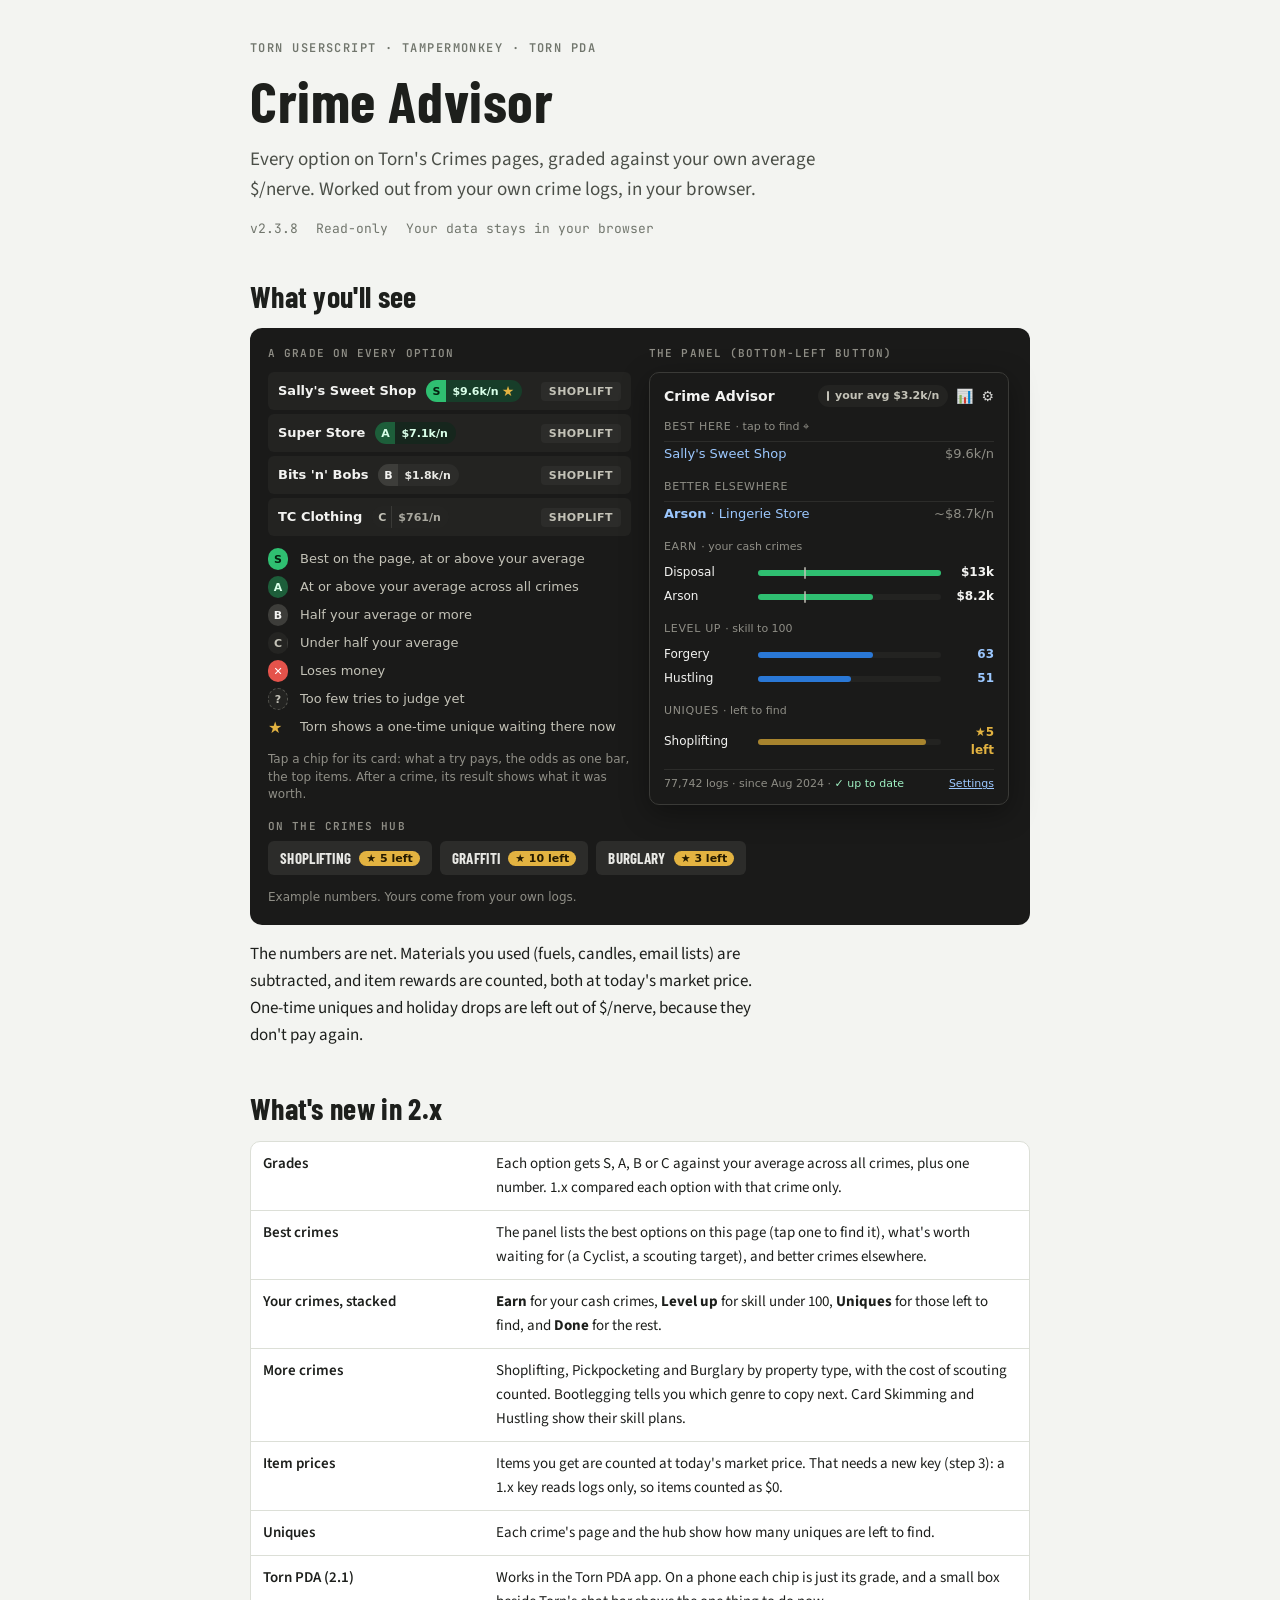
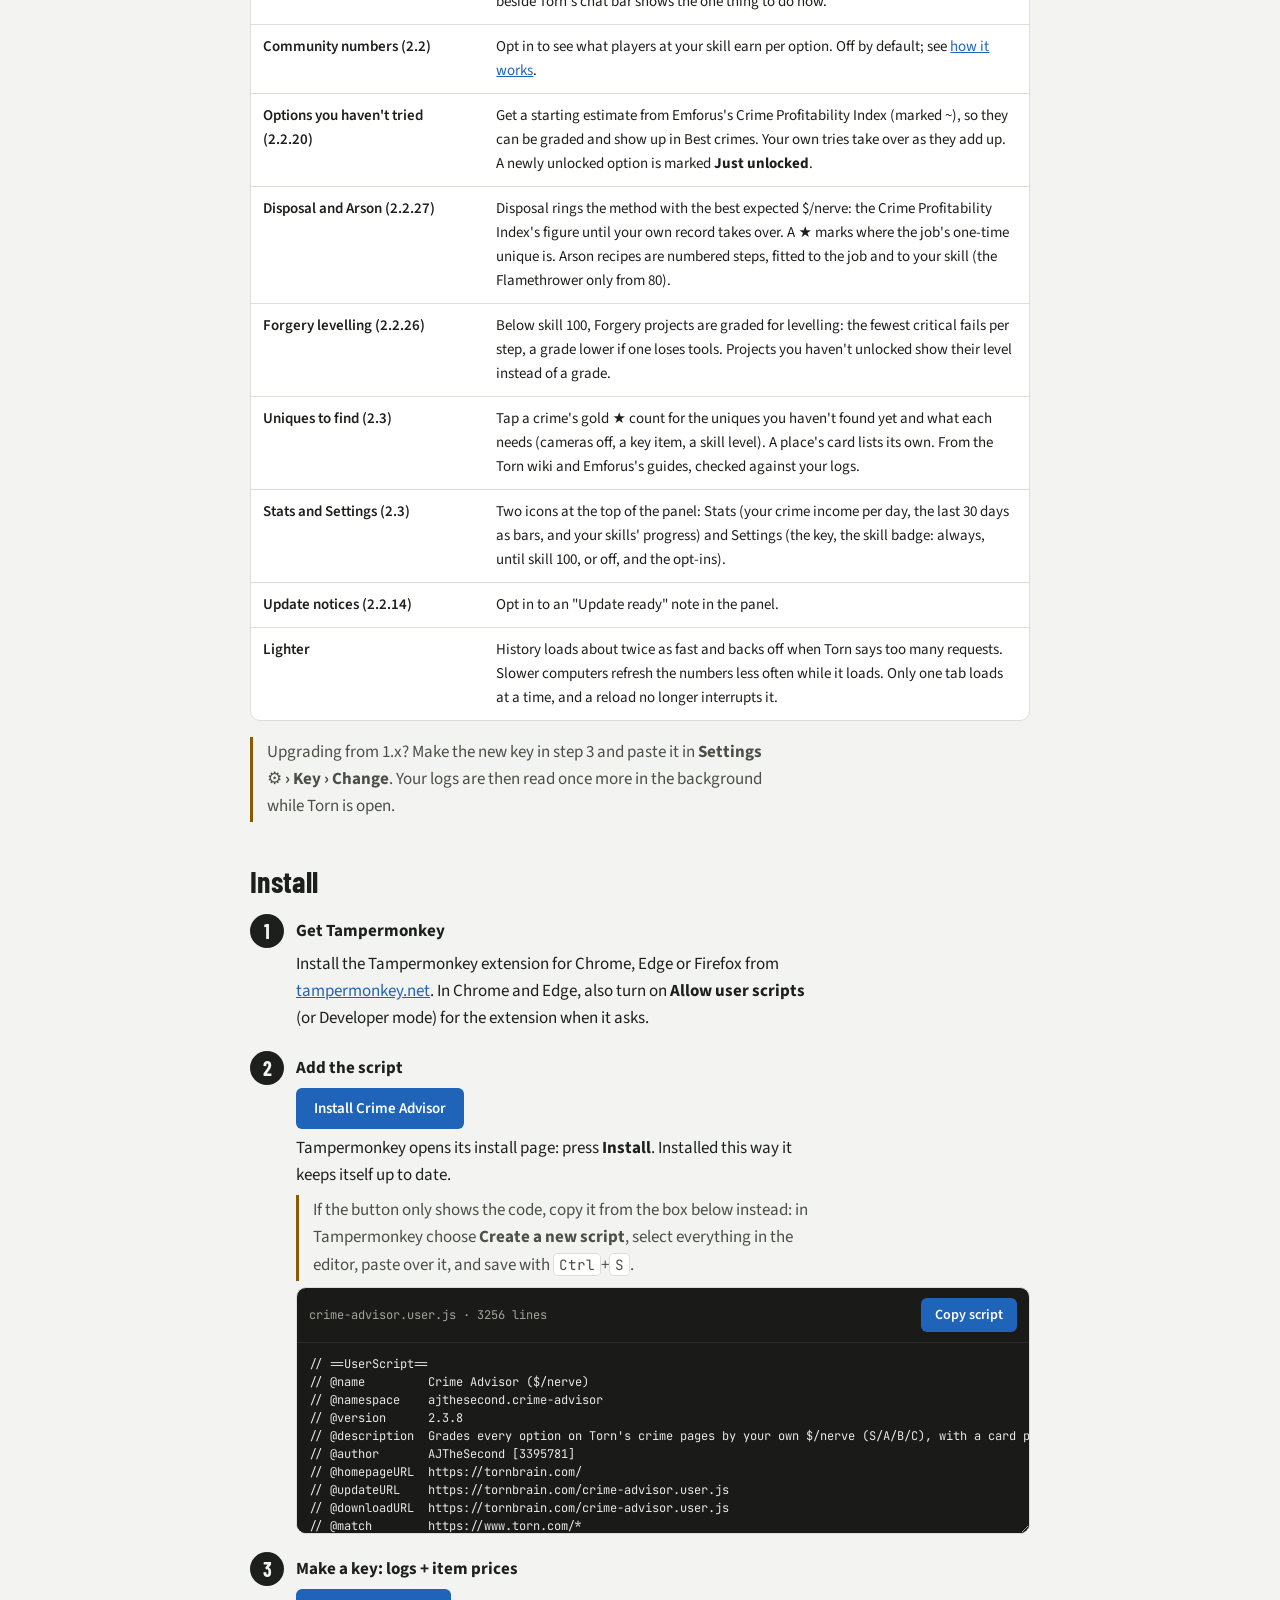
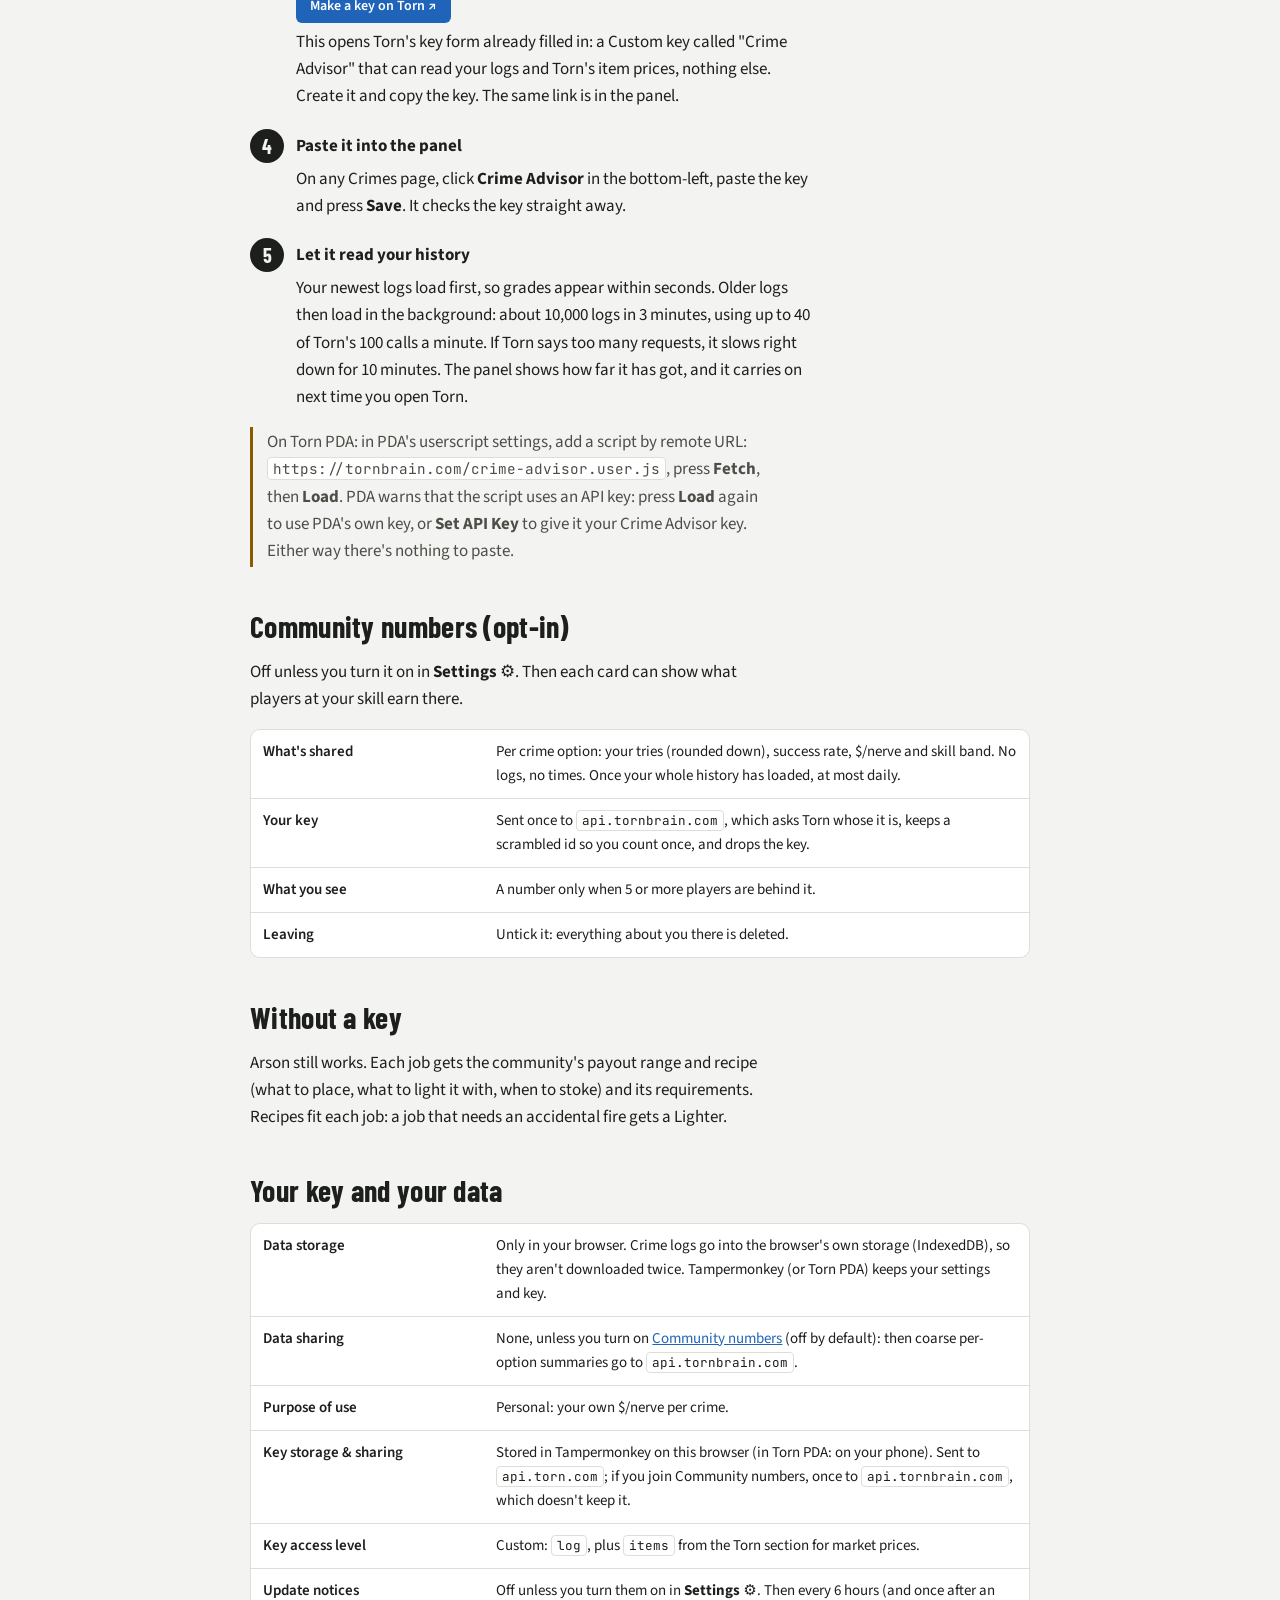
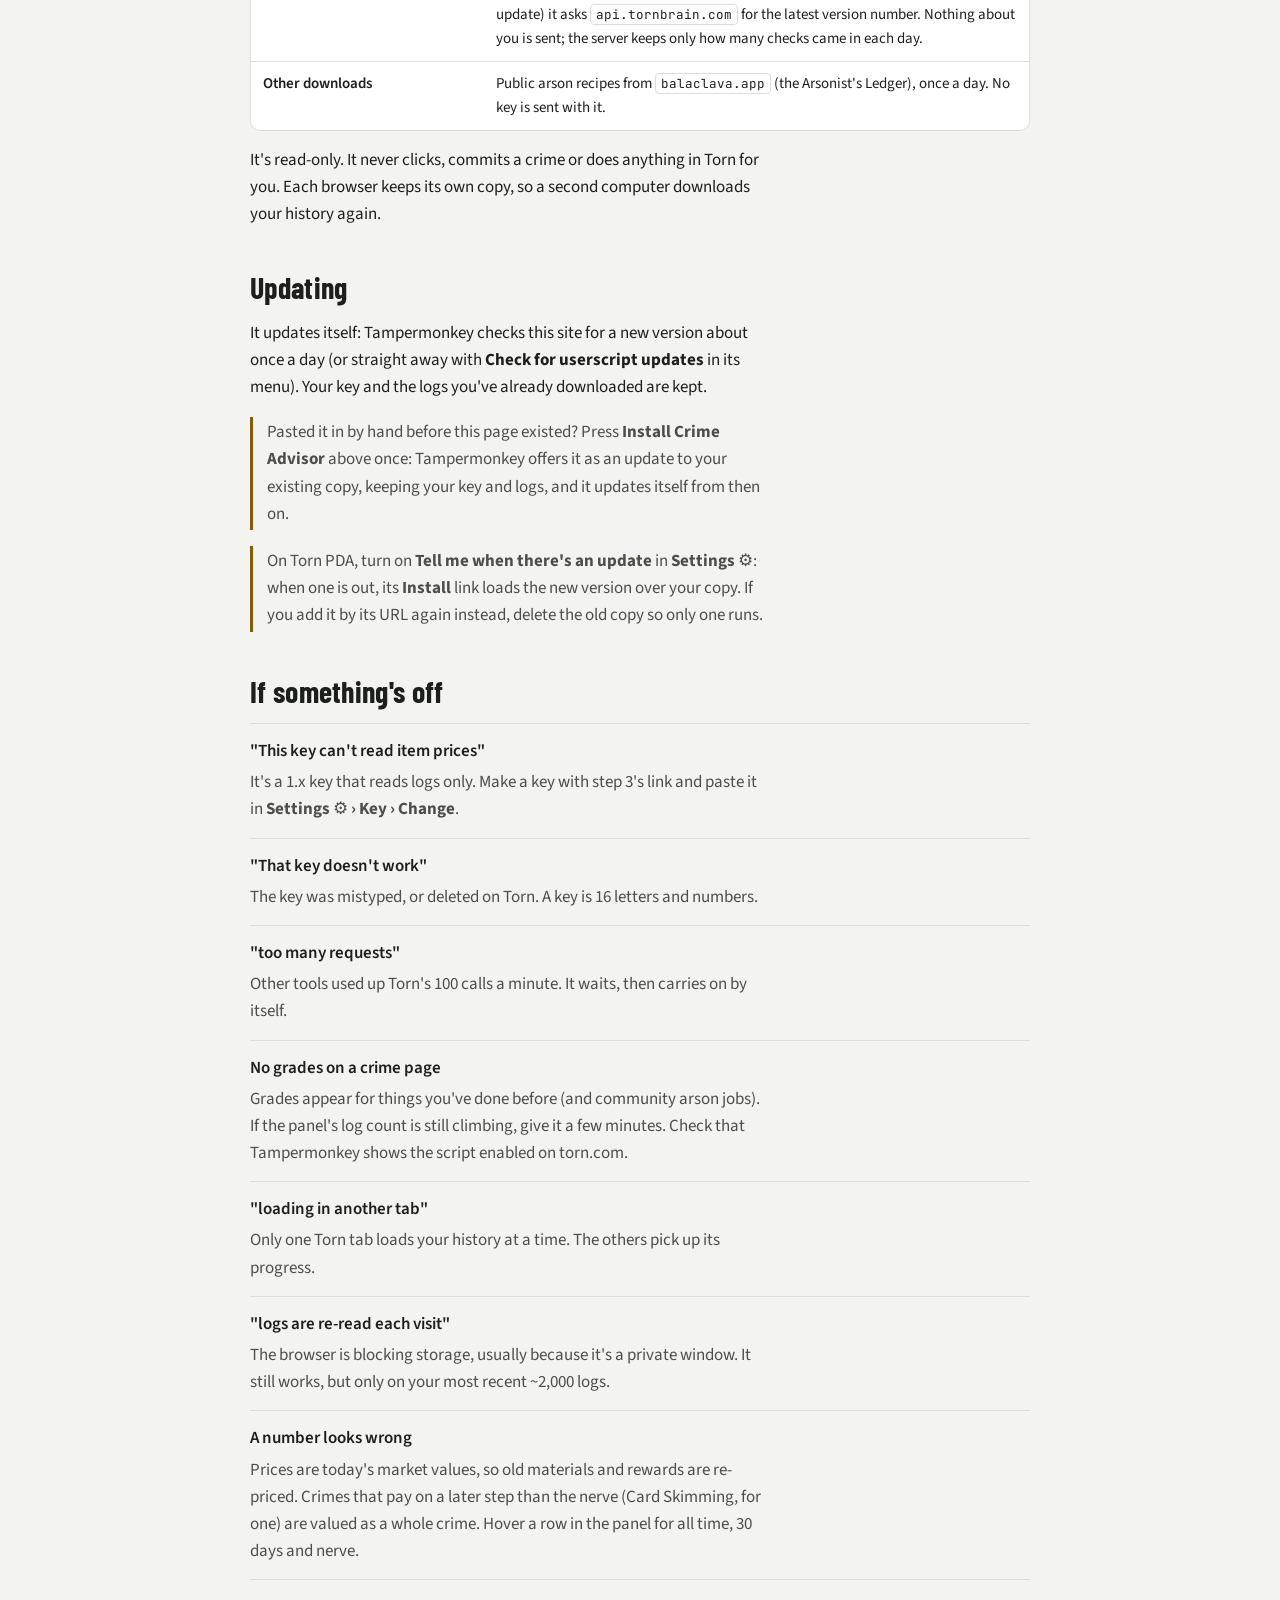
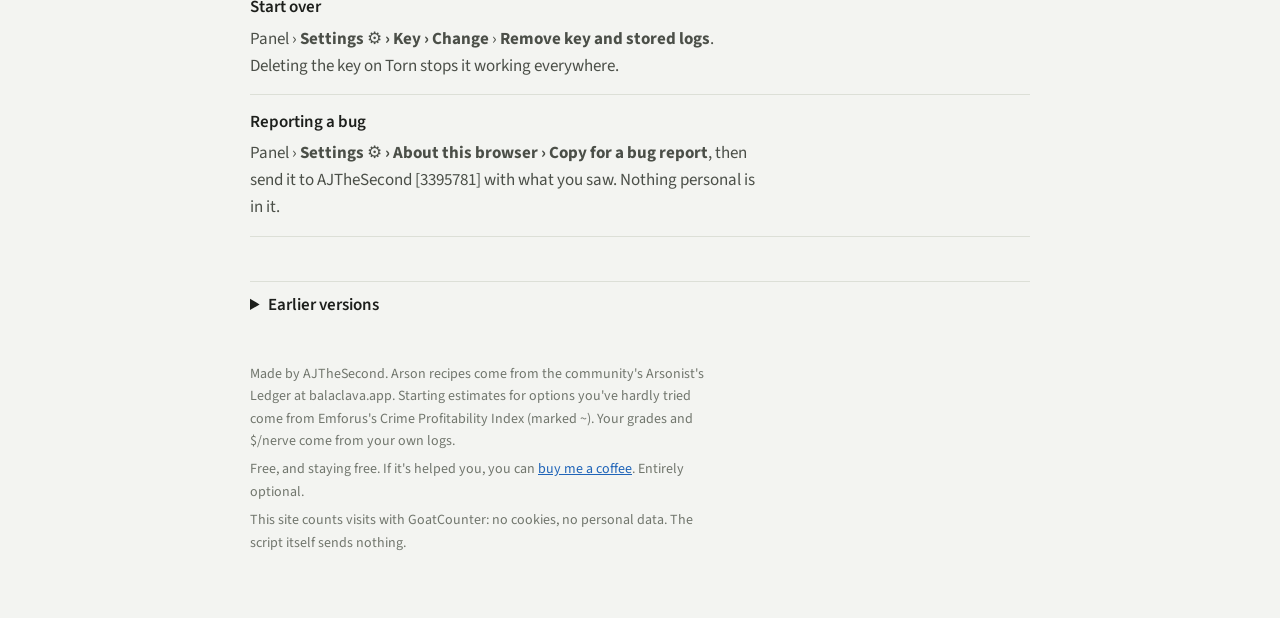
==== commit 70c02e04: "Crime Advisor 2.3.8 published: Disposal, Arson and Cracking remember today's options through reloads" ====
--- a/index.html
+++ b/index.html
@@ -146,7 +146,7 @@
     <div class="eyebrow">Torn userscript &middot; Tampermonkey &middot; Torn PDA</div>
     <h1>Crime Advisor</h1>
     <p class="lede">Every option on Torn's Crimes pages, graded against your own average $/nerve. Worked out from your own crime logs, in your browser.</p>
-    <div class="meta"><span>v2.3.7</span><span>Read-only</span><span>Your data stays in your browser</span></div>
+    <div class="meta"><span>v2.3.8</span><span>Read-only</span><span>Your data stays in your browser</span></div>
   </header>
 
   <section aria-labelledby="look">
@@ -245,11 +245,11 @@
         <p>Tampermonkey opens its install page: press <b>Install</b>. Installed this way it keeps itself up to date.</p>
         <p class="note">If the button only shows the code, copy it from the box below instead: in Tampermonkey choose <b>Create a new script</b>, select everything in the editor, paste over it, and save with <kbd>Ctrl</kbd>+<kbd>S</kbd>.</p>
         <div class="script">
-          <div class="script-bar"><span>crime-advisor.user.js &middot; 3223 lines</span><span id="copy-note" aria-live="polite"></span><button class="btn" id="copy" type="button">Copy script</button></div>
+          <div class="script-bar"><span>crime-advisor.user.js &middot; 3256 lines</span><span id="copy-note" aria-live="polite"></span><button class="btn" id="copy" type="button">Copy script</button></div>
           <textarea id="src" readonly spellcheck="false" aria-label="Crime Advisor script">// ==UserScript==
 // @name         Crime Advisor ($/nerve)
 // @namespace    ajthesecond.crime-advisor
-// @version      2.3.7
+// @version      2.3.8
 // @description  Grades every option on Torn's crime pages by your own $/nerve (S/A/B/C), with a card per option (odds, top items, arson recipes, disposal method) and your best crimes. Private by default: your data stays in your browser.
 // @author       AJTheSecond [3395781]
 // @homepageURL  https://tornbrain.com/
@@ -963,7 +963,7 @@
 if (typeof module !== "undefined" &amp;&amp; module.exports) module.exports = CA;  // for tests (node)
 else (async function main() {
   "use strict";
-  const CA_VERSION = "2.3.7";  // (kept in step with @version: Torn PDA doesn't report a script's version)
+  const CA_VERSION = "2.3.8";  // (kept in step with @version: Torn PDA doesn't report a script's version)
   const CA_CHANNEL = "public";  // (publishing sets "beta" in the beta copy)
   const url = new URL(location.href);
   const onCrimes = url.searchParams.get("sid") === "crimes";
@@ -2835,7 +2835,7 @@
       return { host, v, raw, name: place ? `${place}: ${raw}` : raw.replace(/^Search (the )?/i, ""), pn: pnOf(v), est: recipeOver(v) || v.source === "community" || v.source === "guide" || !!v.est,
                tier: (chip &amp;&amp; [...chip.classList].find(c =&gt; TILE[c])) || "B", shown: ns.getClientRects().length &gt; 0 };
     });
-    onPage = (k === "arson" ? keepDrawn(k, fresh, byName) : fresh).filter(x =&gt; !x.v.few &amp;&amp; x.tier !== "G" &amp;&amp; x.tier !== "L" &amp;&amp; (x.pn &gt; 0 || levelOn(k)) &amp;&amp; x.shown  // (on show: Disposal's
+    onPage = (DAILY[k] ? keepDrawn(k, fresh, byName) : fresh).filter(x =&gt; !x.v.few &amp;&amp; x.tier !== "G" &amp;&amp; x.tier !== "L" &amp;&amp; (x.pn &gt; 0 || levelOn(k)) &amp;&amp; x.shown  // (on show: Disposal's
       &amp;&amp; !seenV.has(x.v) &amp;&amp; seenV.add(x.v))                                                                 // hidden history named jobs not on offer)
       .sort((a, b) =&gt; levelOn(k) ? levelScore(a.v) - levelScore(b.v) || b.pn - a.pn : b.pn - a.pn);
     noteSeen(k);
@@ -3144,36 +3144,62 @@
   // Arson's list on a phone only keeps the rows near the screen: the far end drops out and is drawn again on scroll
   // (Aaron's iPhone, 2026-10-19: the best job left Best here). Rows seen this visit are kept while they sit beyond either
   // end of what's drawn; one missing from between drawn rows was collected or is gone, and is dropped.
-  var kept = { tab: null, order: [], rows: new Map() };  // (var: the tab watcher can reset it before this line runs)
+  // Crimes whose options hold until a daily refresh: what a page showed today is remembered across reloads and other
+  // pages until 00:00 TCT (Aaron, 2026-10-19). Disposal's jobs spawn at 00:00 TCT (the Torn wiki, Emforus); Arson's and
+  // Cracking's change daily, at a time no source gives, so they're only said to be remembered until then.
+  const DAILY = { disposal: "New jobs at 00:00 TCT", arson: "Remembered until 00:00 TCT", cracking: "Remembered until 00:00 TCT" };
+  const tctDay = () =&gt; Math.floor(Date.now() / 86400000);
+  const estOf = v =&gt; recipeOver(v) || v.source === "community" || v.source === "guide" || !!v.est;
+  var kept = { tab: null, day: 0, order: [], rows: new Map(), saved: "" };  // (var: the tab watcher can reset it before this line runs)
   function keepDrawn(k, fresh, byName) {
-    if (kept.tab !== k) kept = { tab: k, order: [], rows: new Map() };
-    const now = new Set(fresh.map(x =&gt; x.name));
+    const day = tctDay();
+    if (kept.tab !== k || kept.day !== day) {
+      kept = { tab: k, day, order: [], rows: new Map(), saved: "" };
+      const saved = get("pageKnown", {})[k];
+      if (saved &amp;&amp; saved.day === day) for (const [name, raw] of saved.rows || []) {
+        const v = byName.get(String(raw).toLowerCase());
+        if (!v || kept.rows.has(name)) continue;
+        kept.order.push(name);
+        kept.rows.set(name, { host: document.createElement("span"), v, raw, name, pn: pnOf(v), est: estOf(v), tier: null, shown: true });
+      }
+      kept.saved = kept.order.join("\n");
+    }
+    // (only rows on show: Disposal's page also names past jobs in a hidden history)
+    const vis = fresh.filter(x =&gt; x.shown), now = new Set(vis.map(x =&gt; x.name)), names = vis.map(x =&gt; x.name);
     // (the page reordered what's drawn: follow it, keeping the undrawn rows at the end they were nearest)
-    const was = kept.order.filter(n =&gt; now.has(n)), names = fresh.map(x =&gt; x.name);
+    const was = kept.order.filter(n =&gt; now.has(n));
     if (was.length &amp;&amp; was.join("\n") !== names.filter(n =&gt; was.includes(n)).join("\n")) {
       const first = kept.order.indexOf(was[0]);
       kept.order = [...kept.order.filter((n, i) =&gt; !now.has(n) &amp;&amp; i &lt; first), ...names, ...kept.order.filter((n, i) =&gt; !now.has(n) &amp;&amp; i &gt; first)];
     }
     let prev = -1;
-    for (const x of fresh) {  // (the page's order: a new name goes in after the one drawn before it)
+    for (const x of vis) {  // (the page's order: a new name goes in after the one drawn before it)
       let i = kept.order.indexOf(x.name);
       if (i &lt; 0) { i = prev + 1; kept.order.splice(i, 0, x.name); }
       prev = i;
       kept.rows.set(x.name, x);
     }
     const drawn = kept.order.map((n, i) =&gt; now.has(n) ? i : -1).filter(i =&gt; i &gt;= 0);
-    if (!drawn.length) return fresh;
-    const lo = Math.min(...drawn), hi = Math.max(...drawn), gone = [];
+    const lo = drawn.length ? Math.min(...drawn) : Infinity, hi = drawn.length ? Math.max(...drawn) : -Infinity, gone = [];
     kept.order.forEach((n, i) =&gt; {
       if (now.has(n)) return;
       const x = kept.rows.get(n);
-      if (!x || (i &gt; lo &amp;&amp; i &lt; hi)) { gone.push(n); return; }
+      if (!x || (i &gt; lo &amp;&amp; i &lt; hi)) { gone.push(n); return; }  // (missing from between drawn rows: collected or gone)
       const nv = byName.get(String(x.raw).toLowerCase());  // (today's numbers, if they were recomputed)
-      if (nv) { x.v = nv; x.pn = pnOf(nv); }
-      x.shown = true; x.end = i &lt; lo ? "top" : "bottom";
+      if (nv) { x.v = nv; x.pn = pnOf(nv); x.est = estOf(nv); }
+      x.shown = true; x.end = i &lt; lo ? "top" : "bottom"; x.tier = null;
     });
     for (const n of gone) { kept.rows.delete(n); kept.order.splice(kept.order.indexOf(n), 1); }
-    return kept.order.map(n =&gt; kept.rows.get(n)).filter(Boolean);
+    const list = kept.order.map(n =&gt; kept.rows.get(n)).filter(Boolean);
+    // a row not drawn has no chip to read its grade from: graded from its numbers, as a chip would be
+    const best = Math.max(-Infinity, ...list.filter(x =&gt; !x.v.few &amp;&amp; x.v.per_nerve != null).map(x =&gt; x.pn));
+    for (const x of list) if (!now.has(x.name)) x.tier = tierOf(x.v, best, false, false, false);
+    const sig = kept.order.join("\n");
+    if (sig !== kept.saved) {
+      kept.saved = sig;
+      set("pageKnown", { ...get("pageKnown", {}), [k]: { day, rows: kept.order.map(n =&gt; [n, kept.rows.get(n).raw]) } });
+    }
+    return [...list, ...fresh.filter(x =&gt; !x.shown)];
   }
   // a row the page dropped: found again by its name once it's drawn, scrolling toward its end of the list until it is
   function redrawn(x) {
@@ -3234,7 +3260,7 @@
   }
   function drawBest(k) {
     const { src, crimes, avg, here, weak, wait, elsewhere, lvl } = plan(k);
-    const sig = JSON.stringify([k, here.map(x =&gt; [x.name, x.pn, x.tier, x.est, x.v.level]), weak &amp;&amp; [weak.name, weak.pn, weak.tier], wait, elsewhere, avg, lvl]);
+    const sig = JSON.stringify([k, here.map(x =&gt; [x.name, x.pn, x.tier, x.est, x.v.level]), weak &amp;&amp; [weak.name, weak.pn, weak.tier], wait, elsewhere, avg, lvl, k &amp;&amp; DAILY[k] ? Math.floor(Date.now() / 60000) : 0]);
     if (bestBox.dataset.sig === sig) return;
     bestBox.dataset.sig = sig;
     bestBox.replaceChildren();
@@ -3256,6 +3282,13 @@
       const sec = $("div", "ca-sec", lvl ? "Level on here " : "Best here ");
       sec.append($("span", "", "\u00b7 tap to find \u2316"));
       bestBox.append(sec, ul);
+      if (k &amp;&amp; DAILY[k]) {  // (what's known about when this crime's options change)
+        const left = 86400000 - Date.now() % 86400000, h = Math.floor(left / 3600000), m = Math.floor(left % 3600000 / 60000);
+        const note = $("div", "ca-muted ca-legend", `${DAILY[k]} (in ${h}h ${m}m)`);
+        note.title = k === "disposal" ? "Disposal's jobs spawn at 00:00 TCT. Jobs seen today are kept through reloads until then."
+          : "This crime's options change daily. What its page showed today is kept through reloads until 00:00 TCT; the exact time they change isn't published.";
+        bestBox.append(note);
+      }
     }
     if (wait || weak) {
       const ul = $("ul", "ca-list");
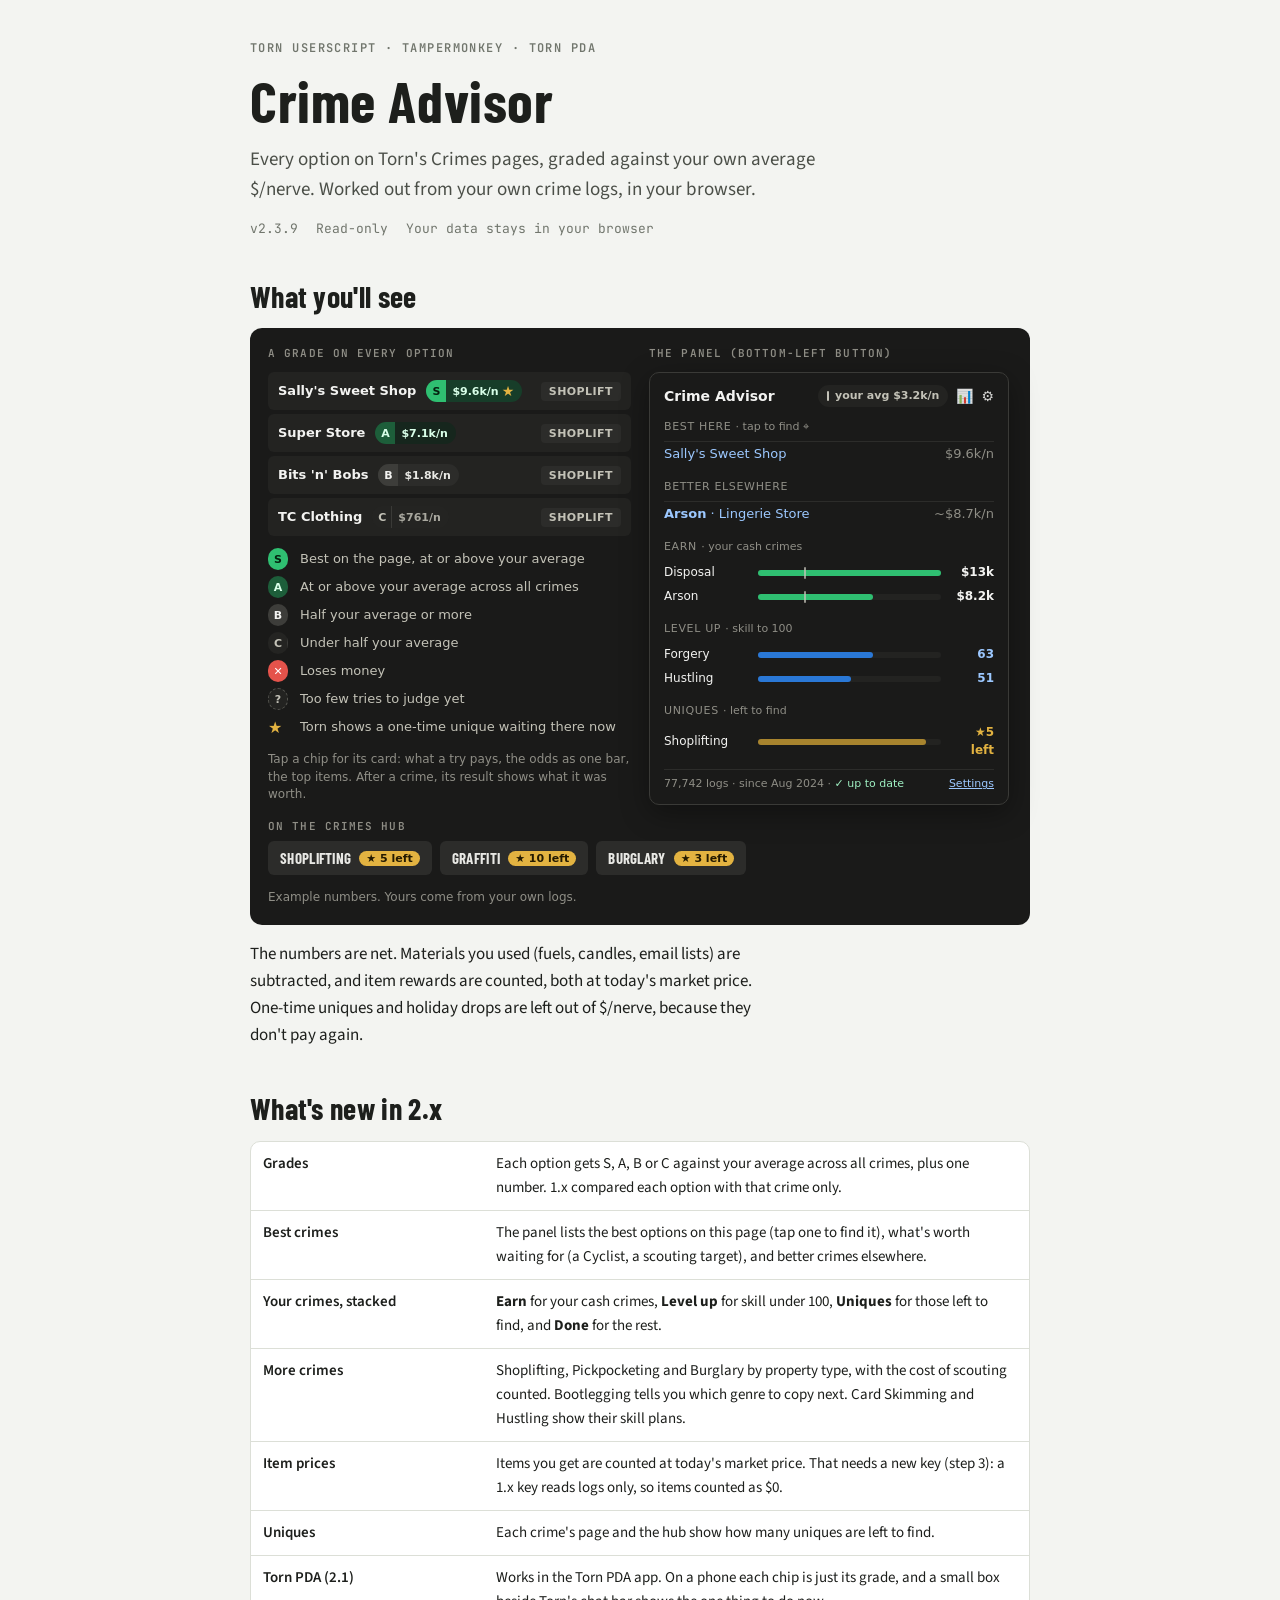
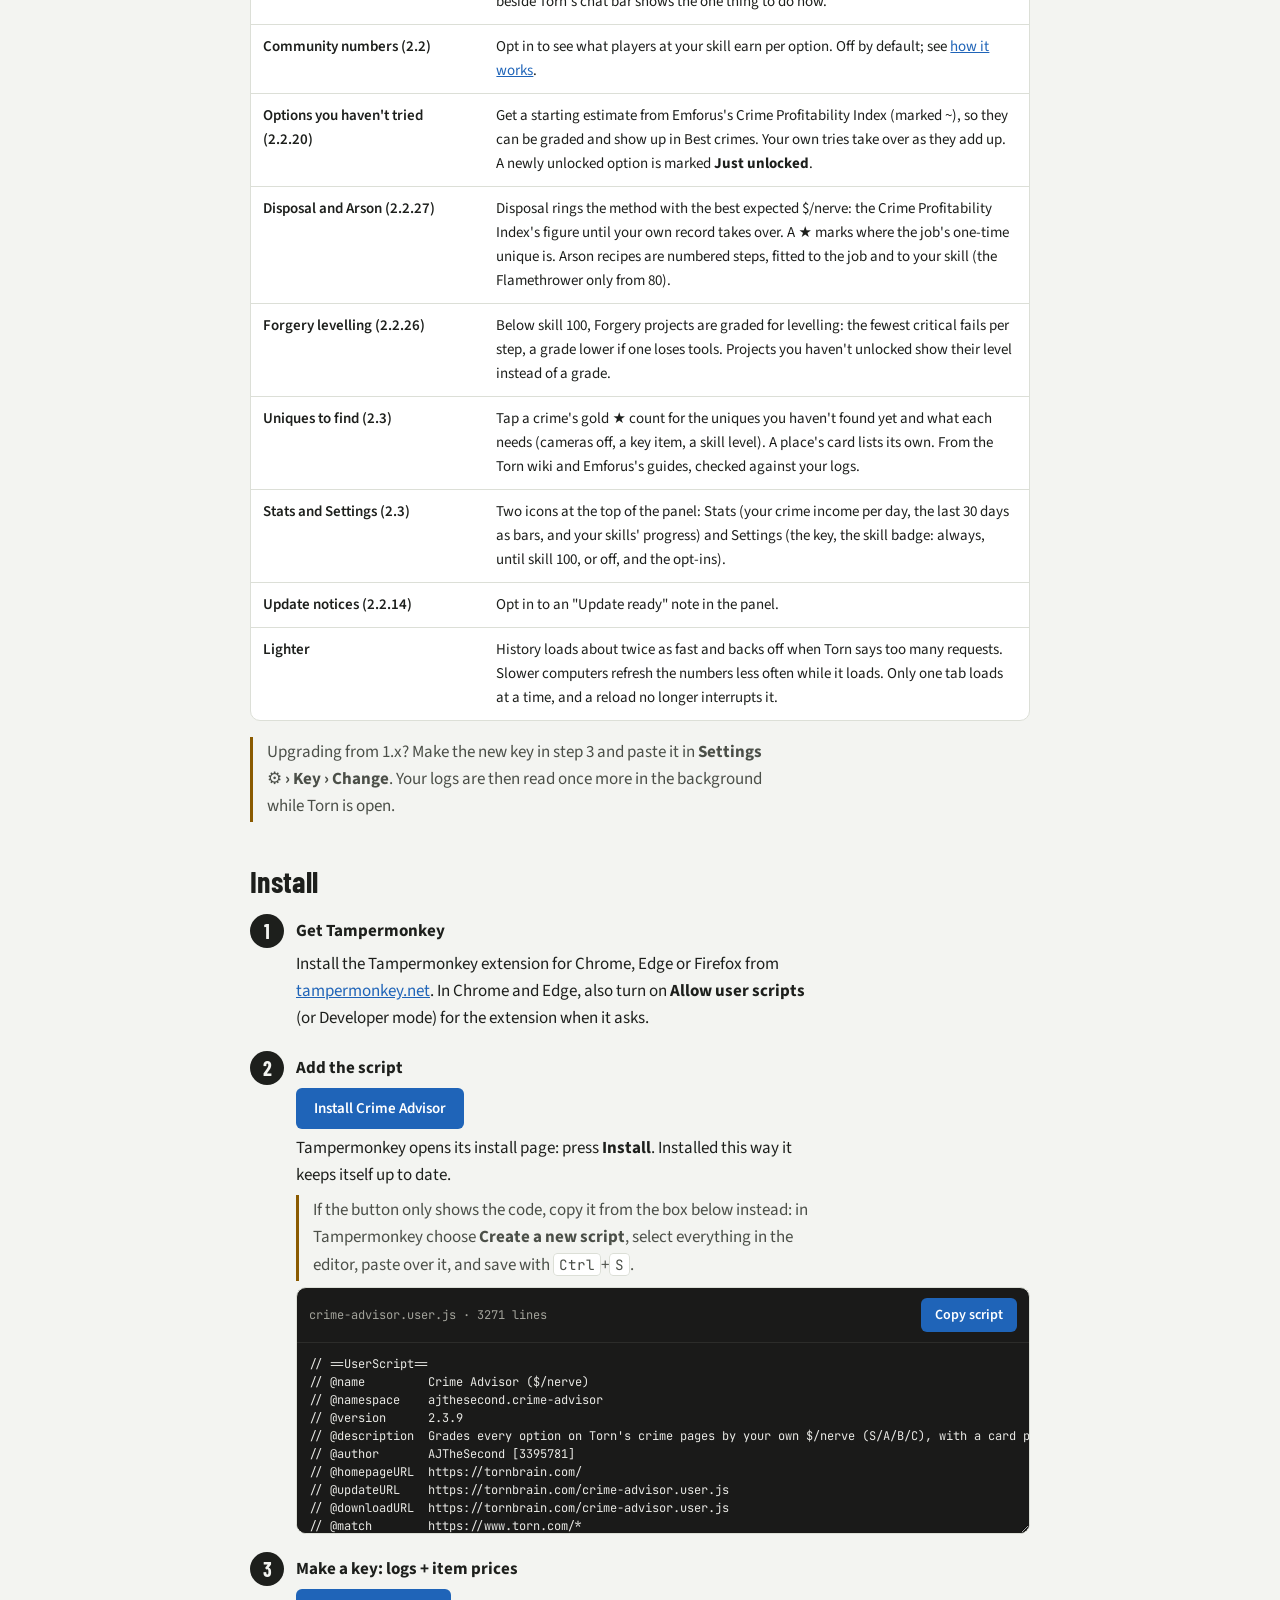
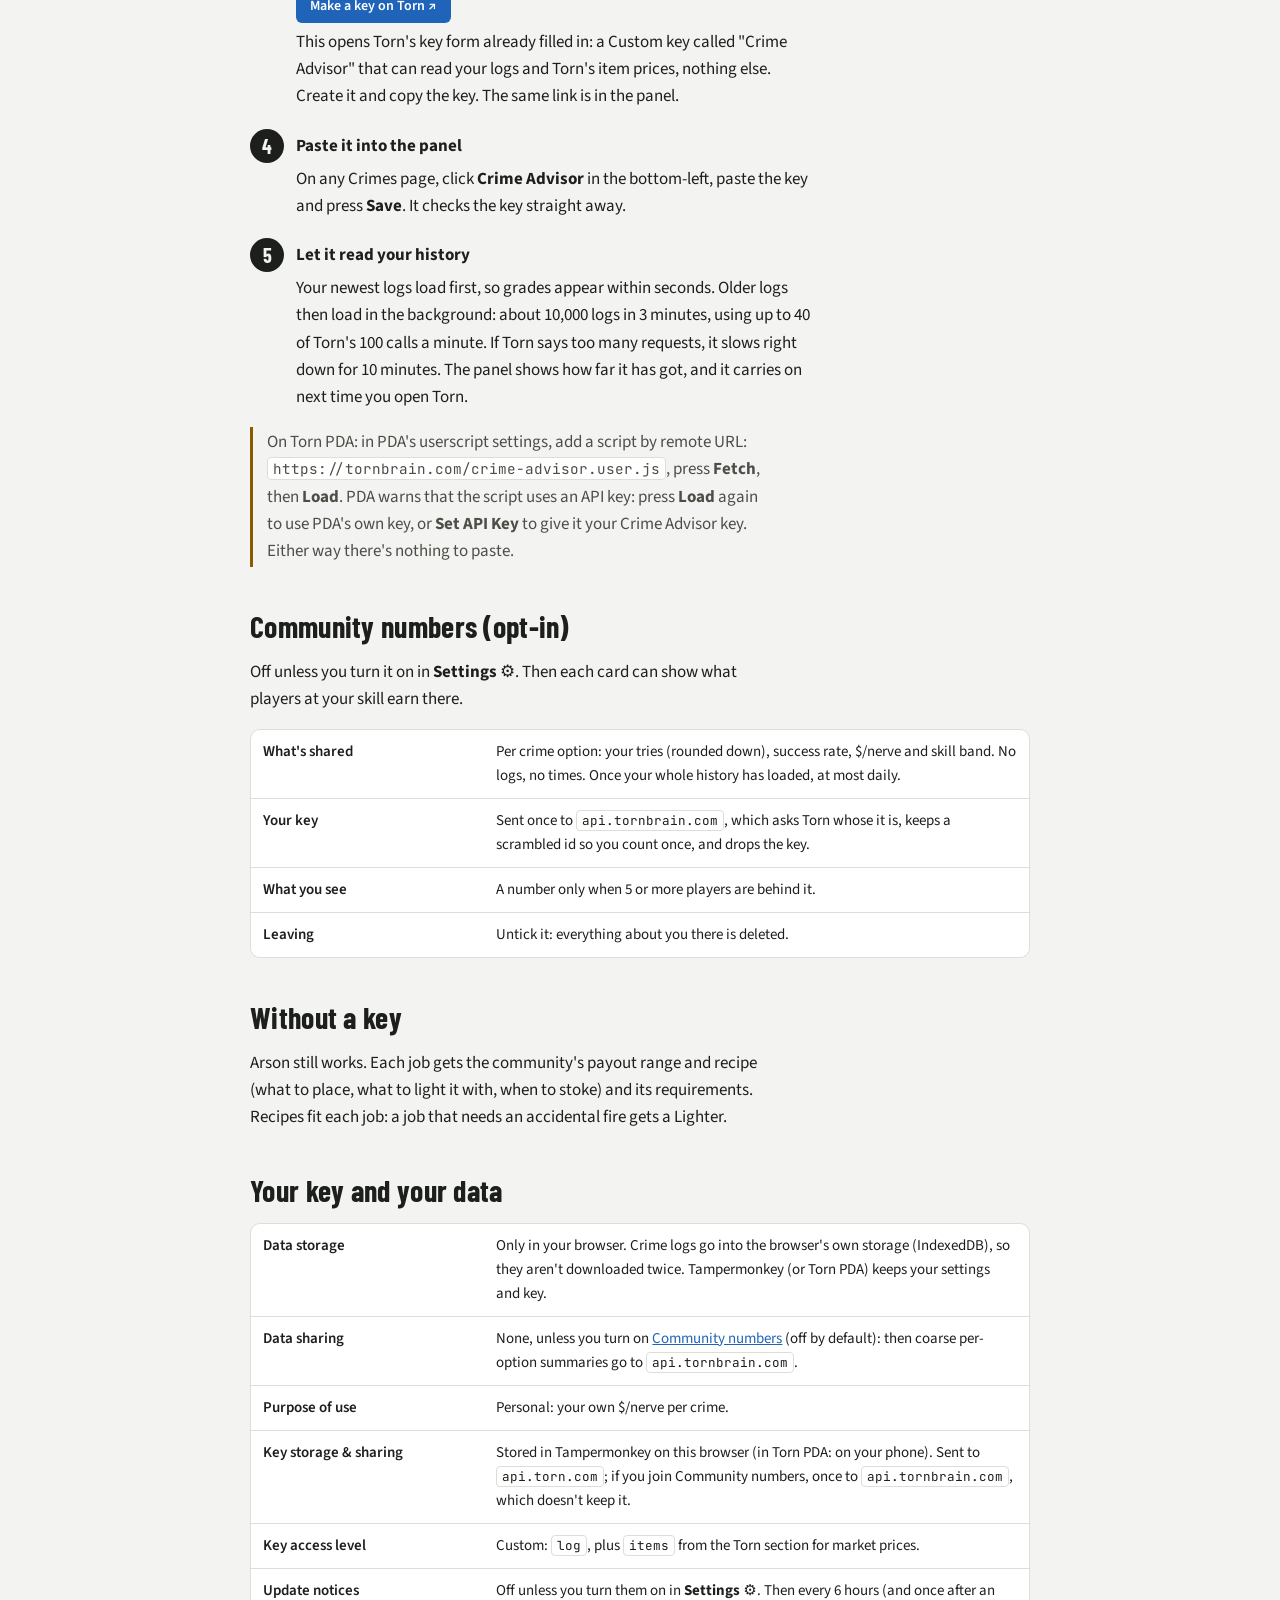
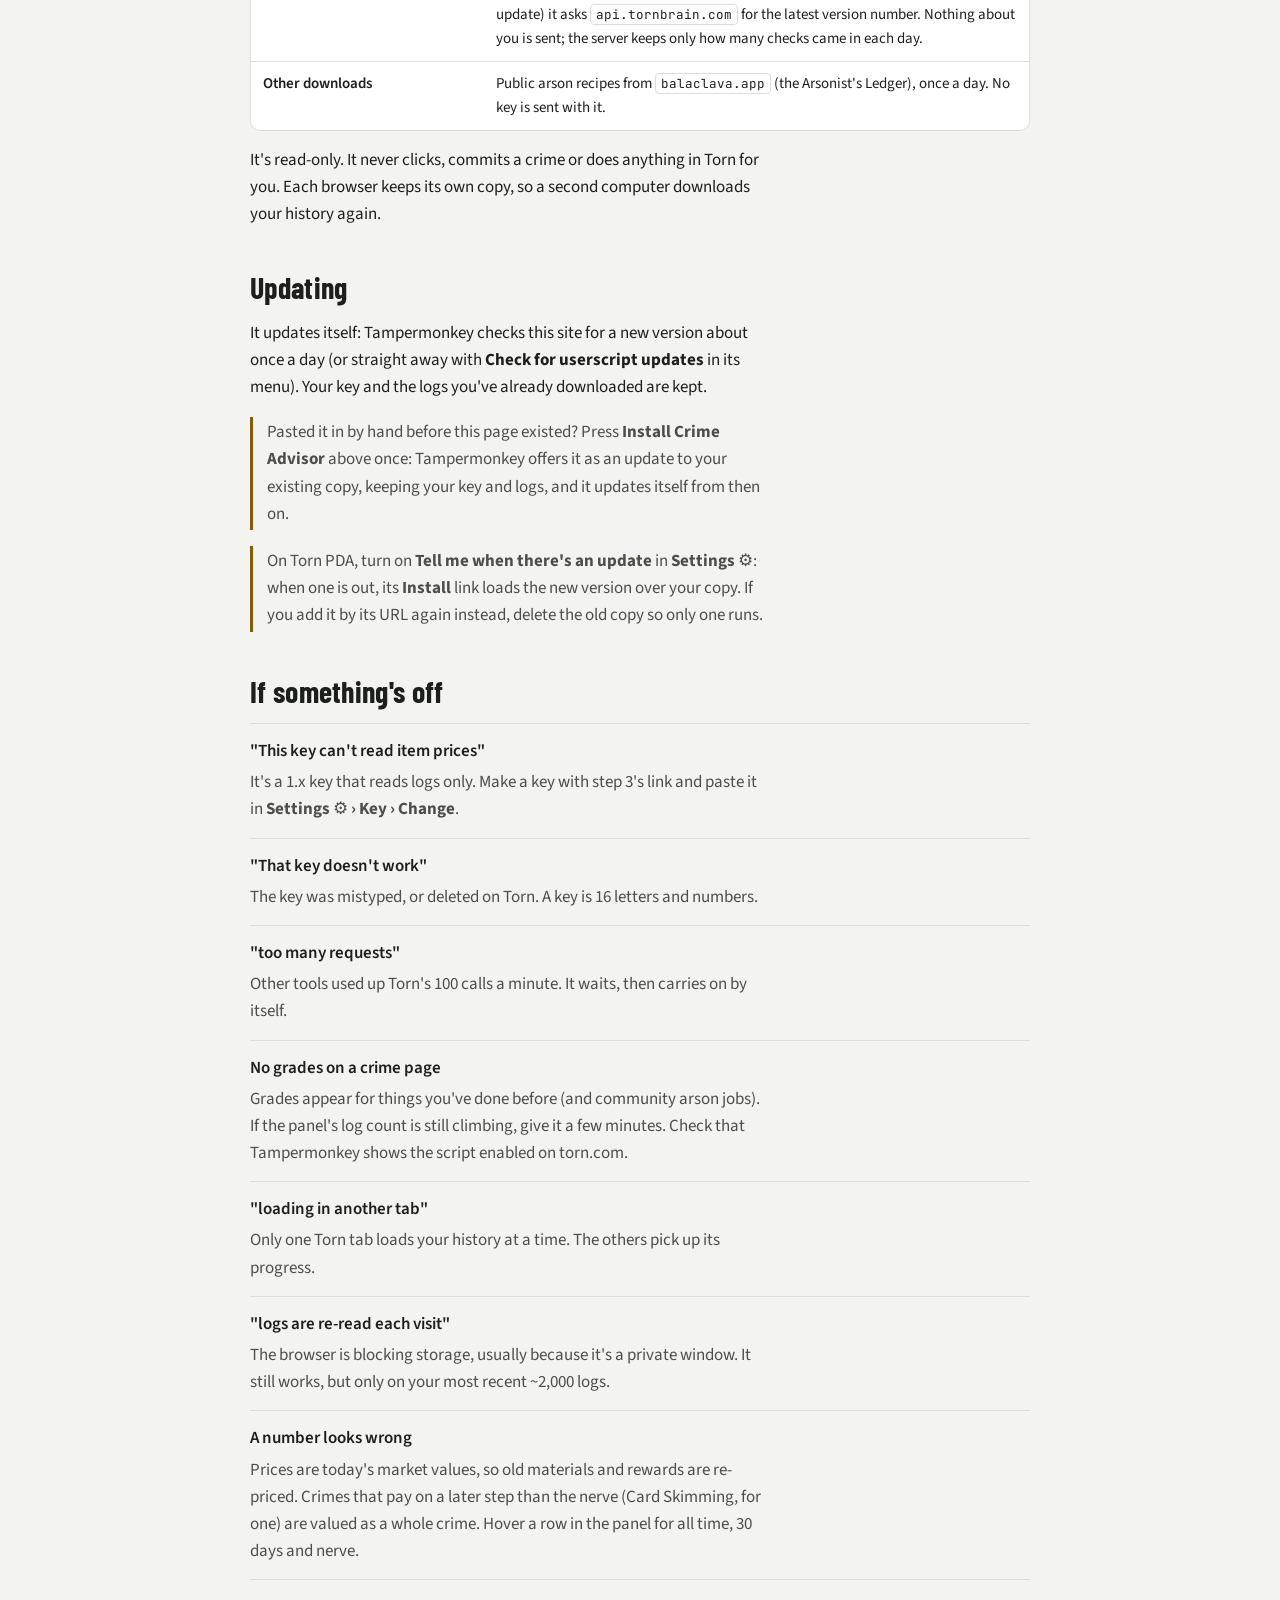
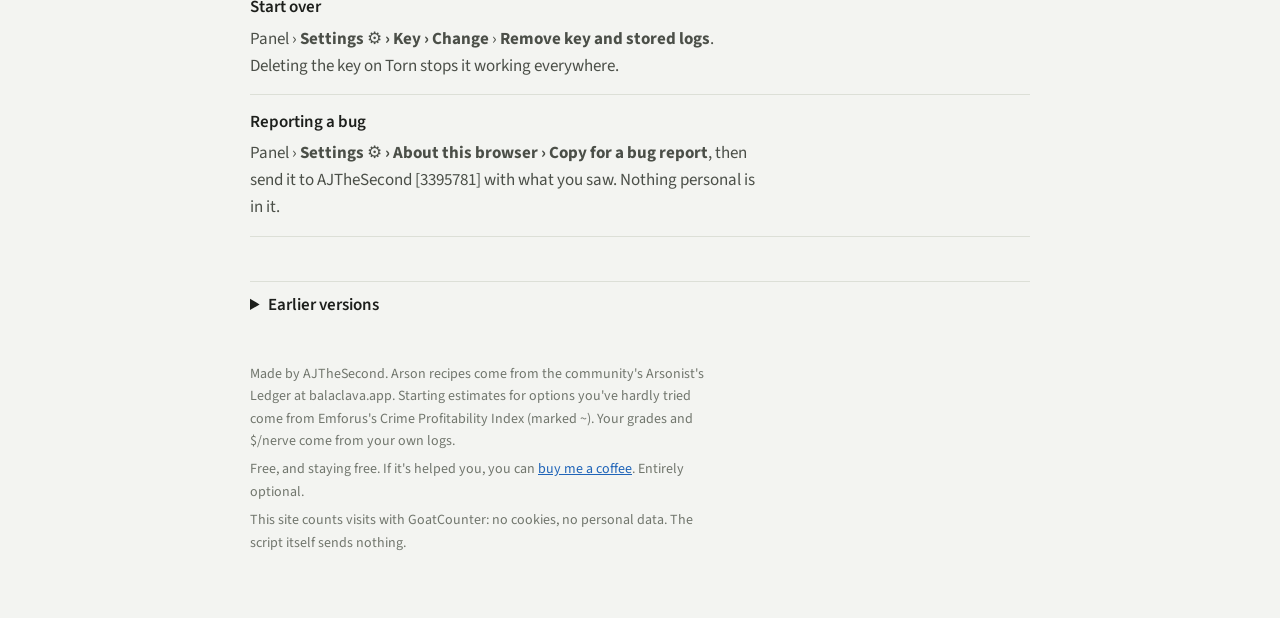
==== commit ddaddfab: "Crime Advisor 2.3.9 published: Arson recipes add the job's damage target as a step; a Lighter swappe" ====
--- a/index.html
+++ b/index.html
@@ -146,7 +146,7 @@
     <div class="eyebrow">Torn userscript &middot; Tampermonkey &middot; Torn PDA</div>
     <h1>Crime Advisor</h1>
     <p class="lede">Every option on Torn's Crimes pages, graded against your own average $/nerve. Worked out from your own crime logs, in your browser.</p>
-    <div class="meta"><span>v2.3.8</span><span>Read-only</span><span>Your data stays in your browser</span></div>
+    <div class="meta"><span>v2.3.9</span><span>Read-only</span><span>Your data stays in your browser</span></div>
   </header>
 
   <section aria-labelledby="look">
@@ -245,11 +245,11 @@
         <p>Tampermonkey opens its install page: press <b>Install</b>. Installed this way it keeps itself up to date.</p>
         <p class="note">If the button only shows the code, copy it from the box below instead: in Tampermonkey choose <b>Create a new script</b>, select everything in the editor, paste over it, and save with <kbd>Ctrl</kbd>+<kbd>S</kbd>.</p>
         <div class="script">
-          <div class="script-bar"><span>crime-advisor.user.js &middot; 3256 lines</span><span id="copy-note" aria-live="polite"></span><button class="btn" id="copy" type="button">Copy script</button></div>
+          <div class="script-bar"><span>crime-advisor.user.js &middot; 3271 lines</span><span id="copy-note" aria-live="polite"></span><button class="btn" id="copy" type="button">Copy script</button></div>
           <textarea id="src" readonly spellcheck="false" aria-label="Crime Advisor script">// ==UserScript==
 // @name         Crime Advisor ($/nerve)
 // @namespace    ajthesecond.crime-advisor
-// @version      2.3.8
+// @version      2.3.9
 // @description  Grades every option on Torn's crime pages by your own $/nerve (S/A/B/C), with a card per option (odds, top items, arson recipes, disposal method) and your best crimes. Private by default: your data stays in your browser.
 // @author       AJTheSecond [3395781]
 // @homepageURL  https://tornbrain.com/
@@ -963,7 +963,7 @@
 if (typeof module !== "undefined" &amp;&amp; module.exports) module.exports = CA;  // for tests (node)
 else (async function main() {
   "use strict";
-  const CA_VERSION = "2.3.8";  // (kept in step with @version: Torn PDA doesn't report a script's version)
+  const CA_VERSION = "2.3.9";  // (kept in step with @version: Torn PDA doesn't report a script's version)
   const CA_CHANNEL = "public";  // (publishing sets "beta" in the beta copy)
   const url = new URL(location.href);
   const onCrimes = url.searchParams.get("sid") === "crimes";
@@ -2967,9 +2967,24 @@
     }
     // Arson: the recipe is what you act on, so it's on the card (Place / Ignite / Stoke), not behind "More"
     const c = v.community;
-    const steps = c &amp;&amp; c.steps ? c.steps.map(([s, t]) =&gt; [s, (noFT || !ftOK()) &amp;&amp; /^(Ignite|Stoke)$/.test(s) ? t.replace(/flamethrower/ig, "Lighter")
+    // (below skill 80 there's no Flamethrower: a Lighter fire runs cooler, so on a job with a damage target say so; a
+    // player at 49% on "More than 51% damage" with the recipe's 2 Gasoline and a Lighter, 2026-10-19. An accidental
+    // job's Lighter is the right tool, nothing to add.)
+    const lowFT = !noFT &amp;&amp; !ftOK();
+    const steps = c &amp;&amp; c.steps ? c.steps.map(([s, t]) =&gt; [s, (noFT || !ftOK()) &amp;&amp; /^(Ignite|Stoke)$/.test(s) &amp;&amp; /flamethrower/i.test(t)
+      ? t.replace(/flamethrower/ig, "Lighter") + (lowFT &amp;&amp; s === "Ignite" ? " (Flamethrower from skill 80; the fire runs cooler, so stoke to reach the target)" : "")
       : wantFT &amp;&amp; s === "Ignite" ? "Flamethrower" : t]) : [];
     if (wantFT &amp;&amp; steps.length &amp;&amp; !steps.some(([s]) =&gt; s === "Ignite")) steps.splice(1, 0, ["Ignite", "Flamethrower"]);
+    // the job's damage target as the last step: the recipe is the same for every instance, the requirement isn't
+    const dmg = needs.map(n =&gt; {
+      let m;
+      if (/total destruction/i.test(n)) return "100% damage: stoke until it's all gone";
+      if ((m = n.match(/between\s+(\d+)%\s+and\s+(\d+)%/i))) return `${m[1]}-${m[2]}% damage: stoke if it's short, dampen before ${m[2]}%`;
+      if ((m = n.match(/more than\s+(\d+)%/i))) return `over ${m[1]}% damage: stoke if it stalls short`;
+      if ((m = n.match(/less than\s+(\d+)%/i))) return `under ${m[1]}% damage: dampen before it gets there`;
+      return null;
+    }).find(Boolean);
+    if (dmg &amp;&amp; steps.length) steps.push(["Target", dmg]);
     if (steps.length) {  // the recipe as steps, in the order you do them (Aaron: "make that more visually useful")
       const box = $("div", "ca-recipe"), hd = $("div", "ca-rhd", "Recipe ");
       hd.append($("span", "", "\u00b7 the community's"));
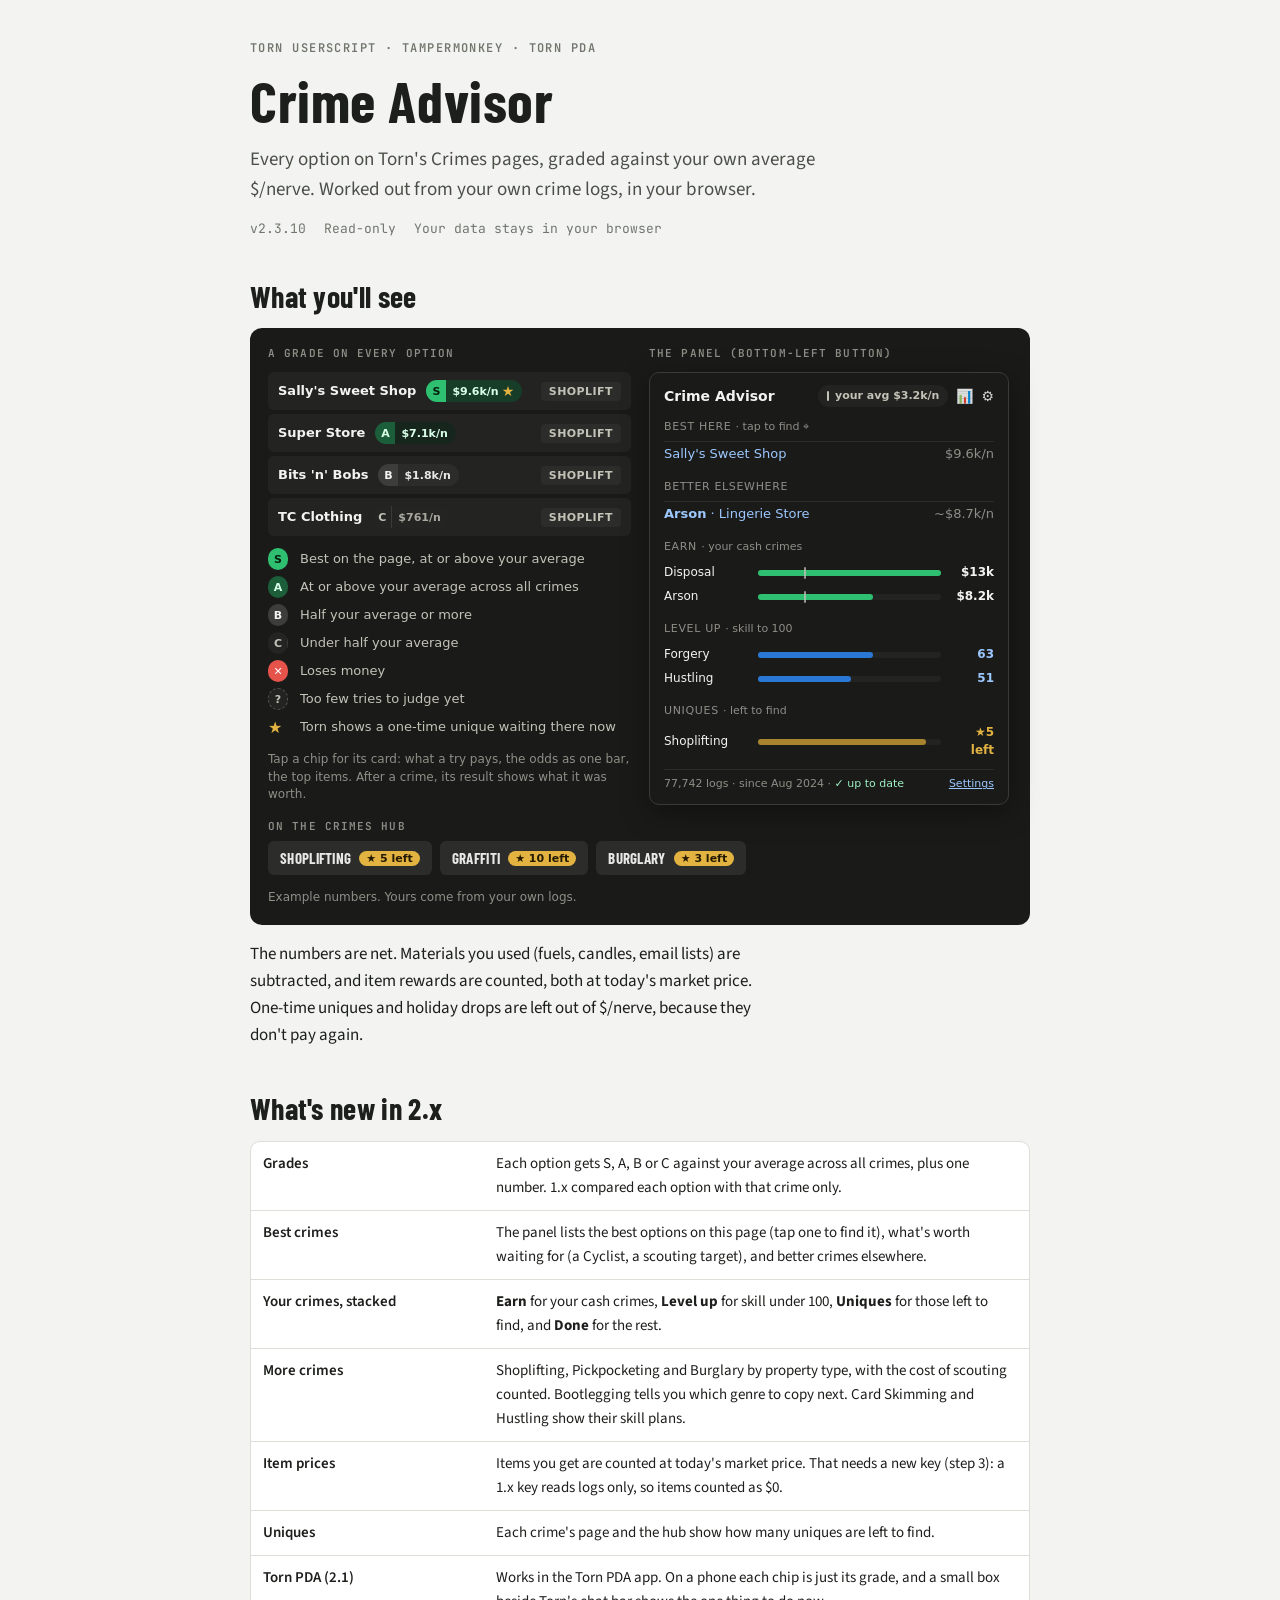
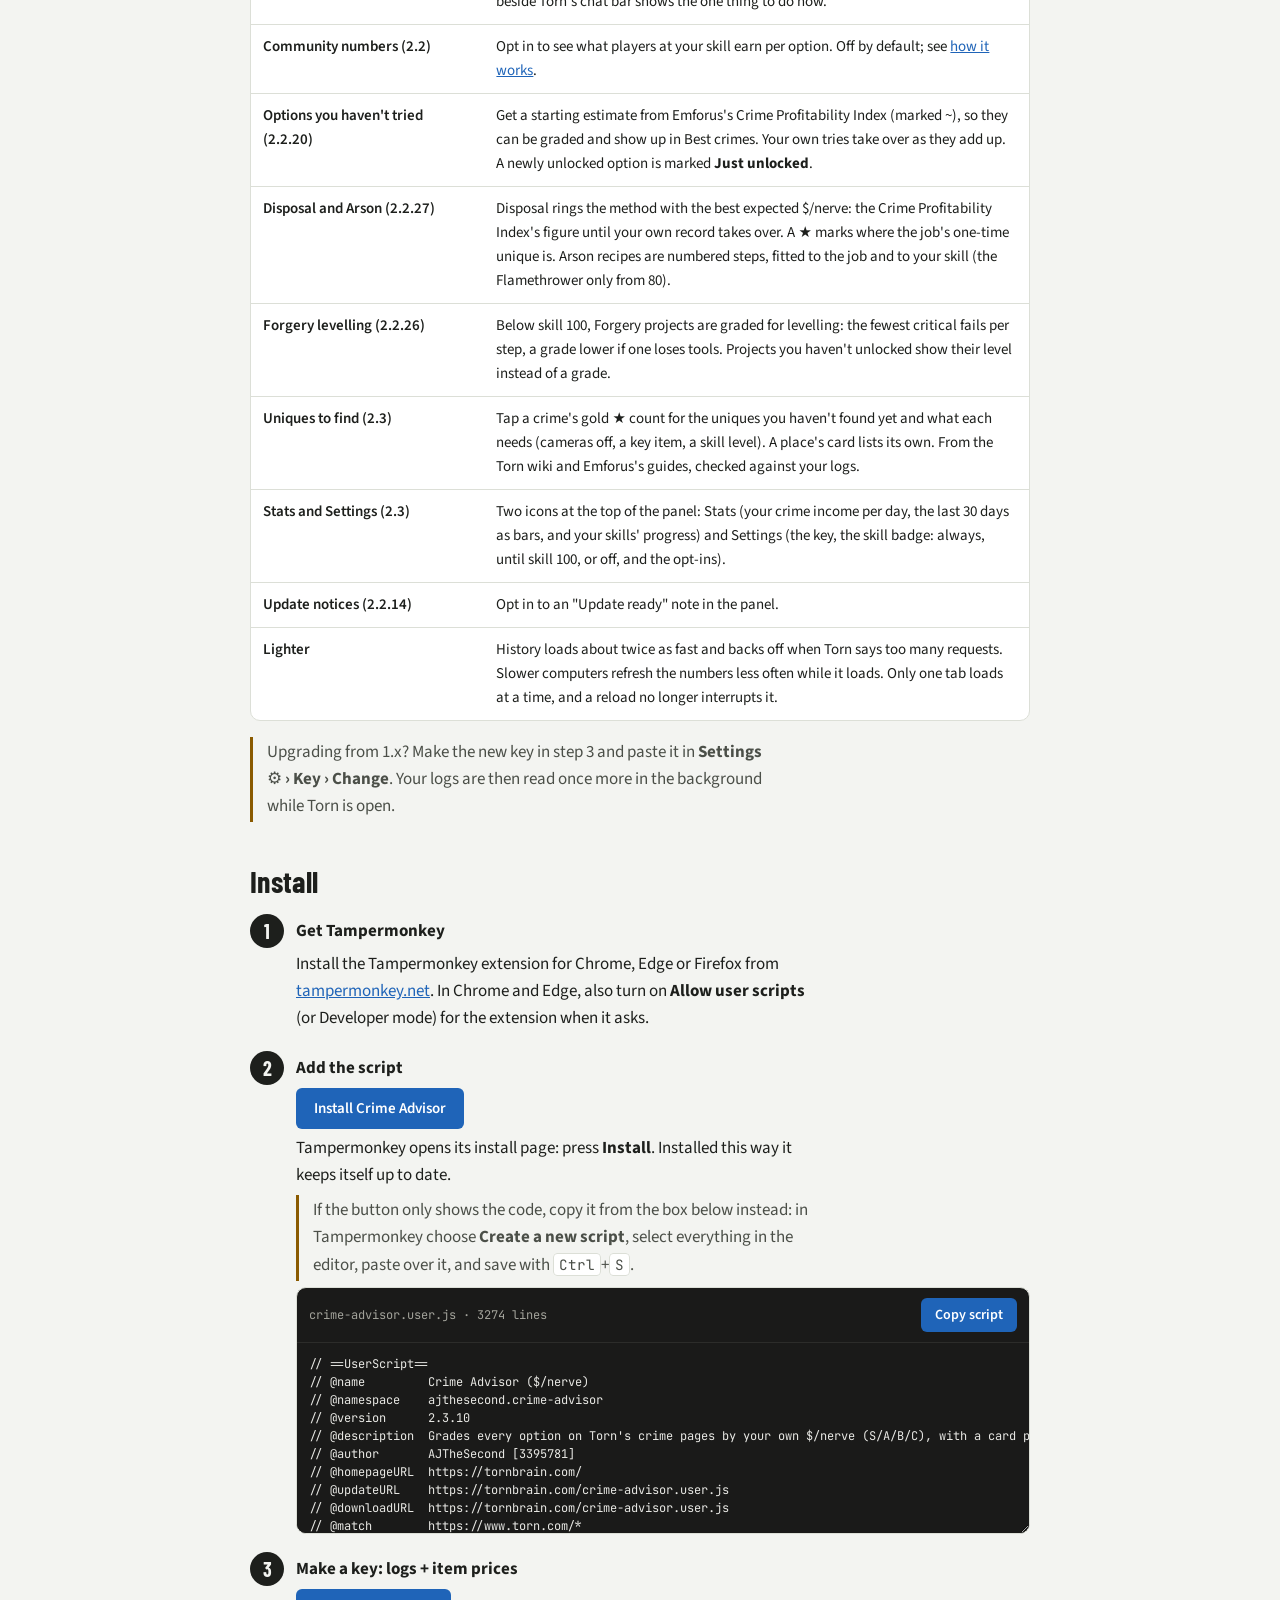
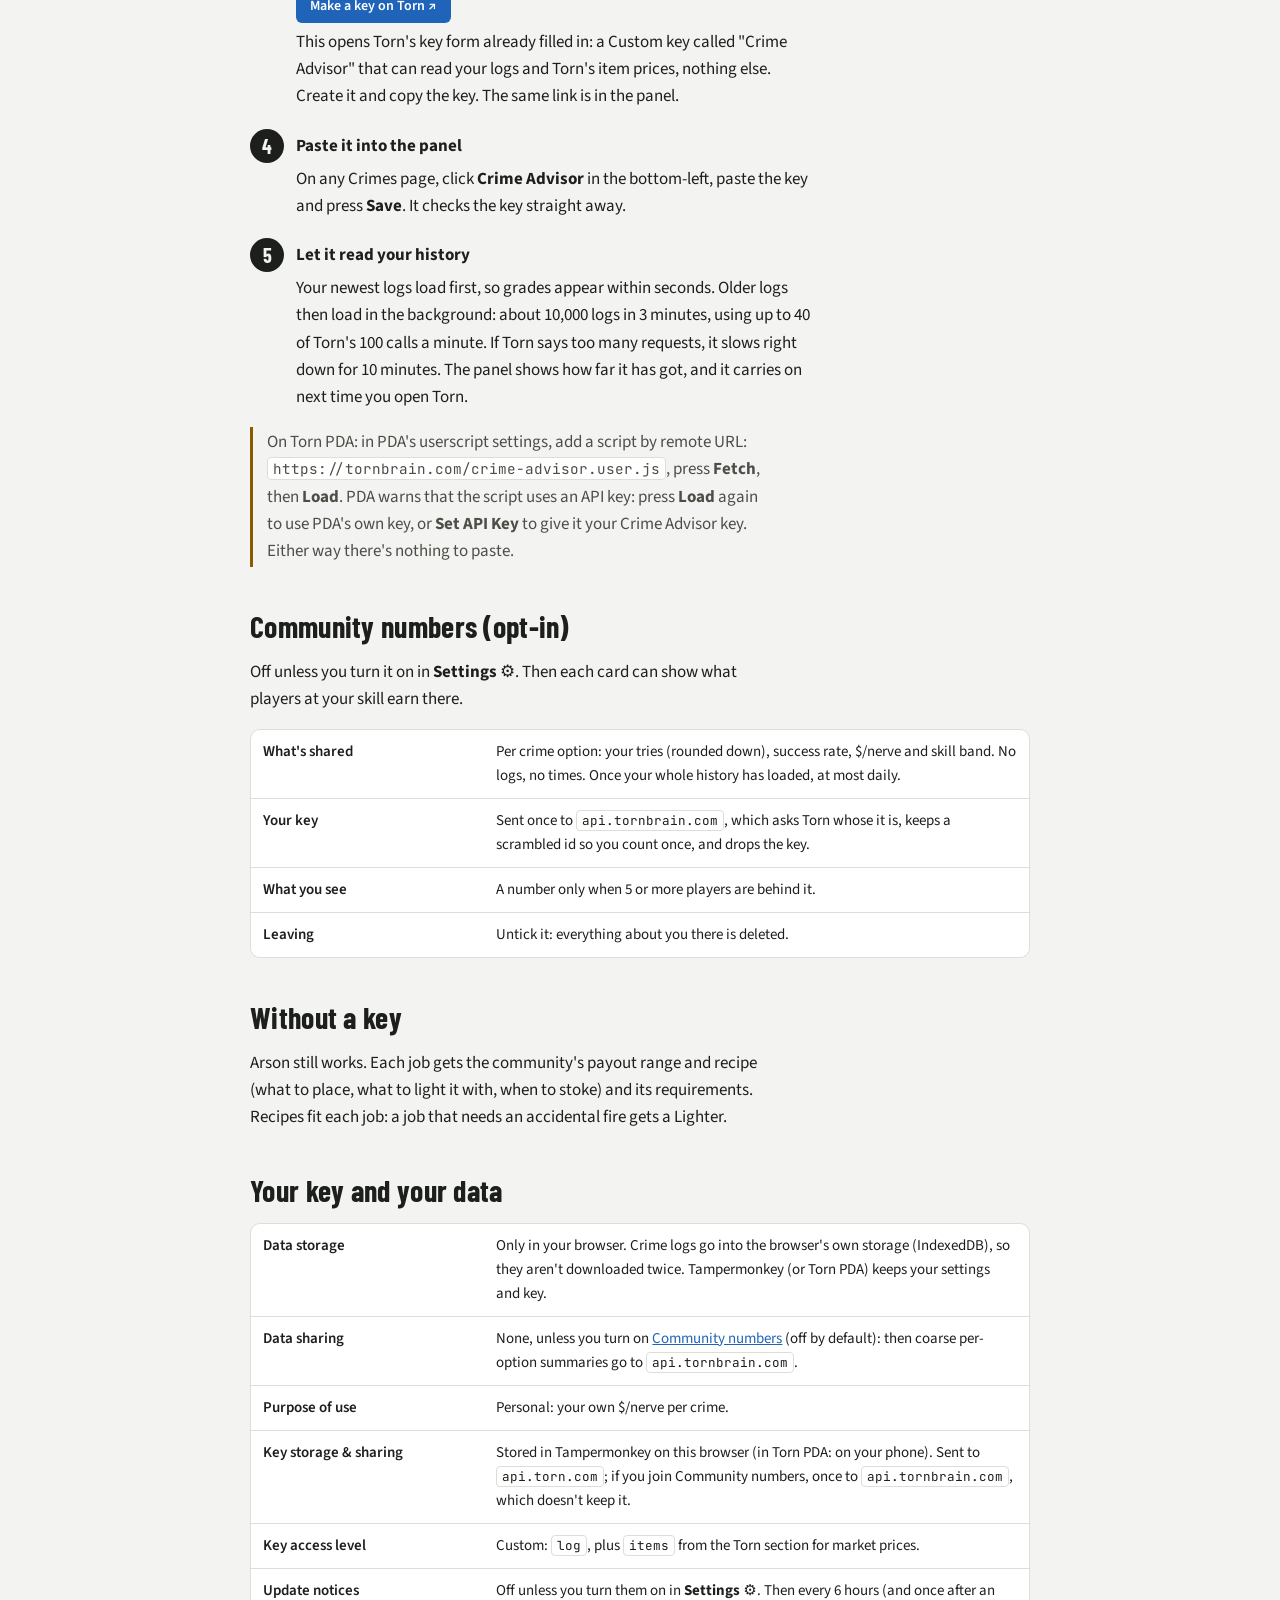
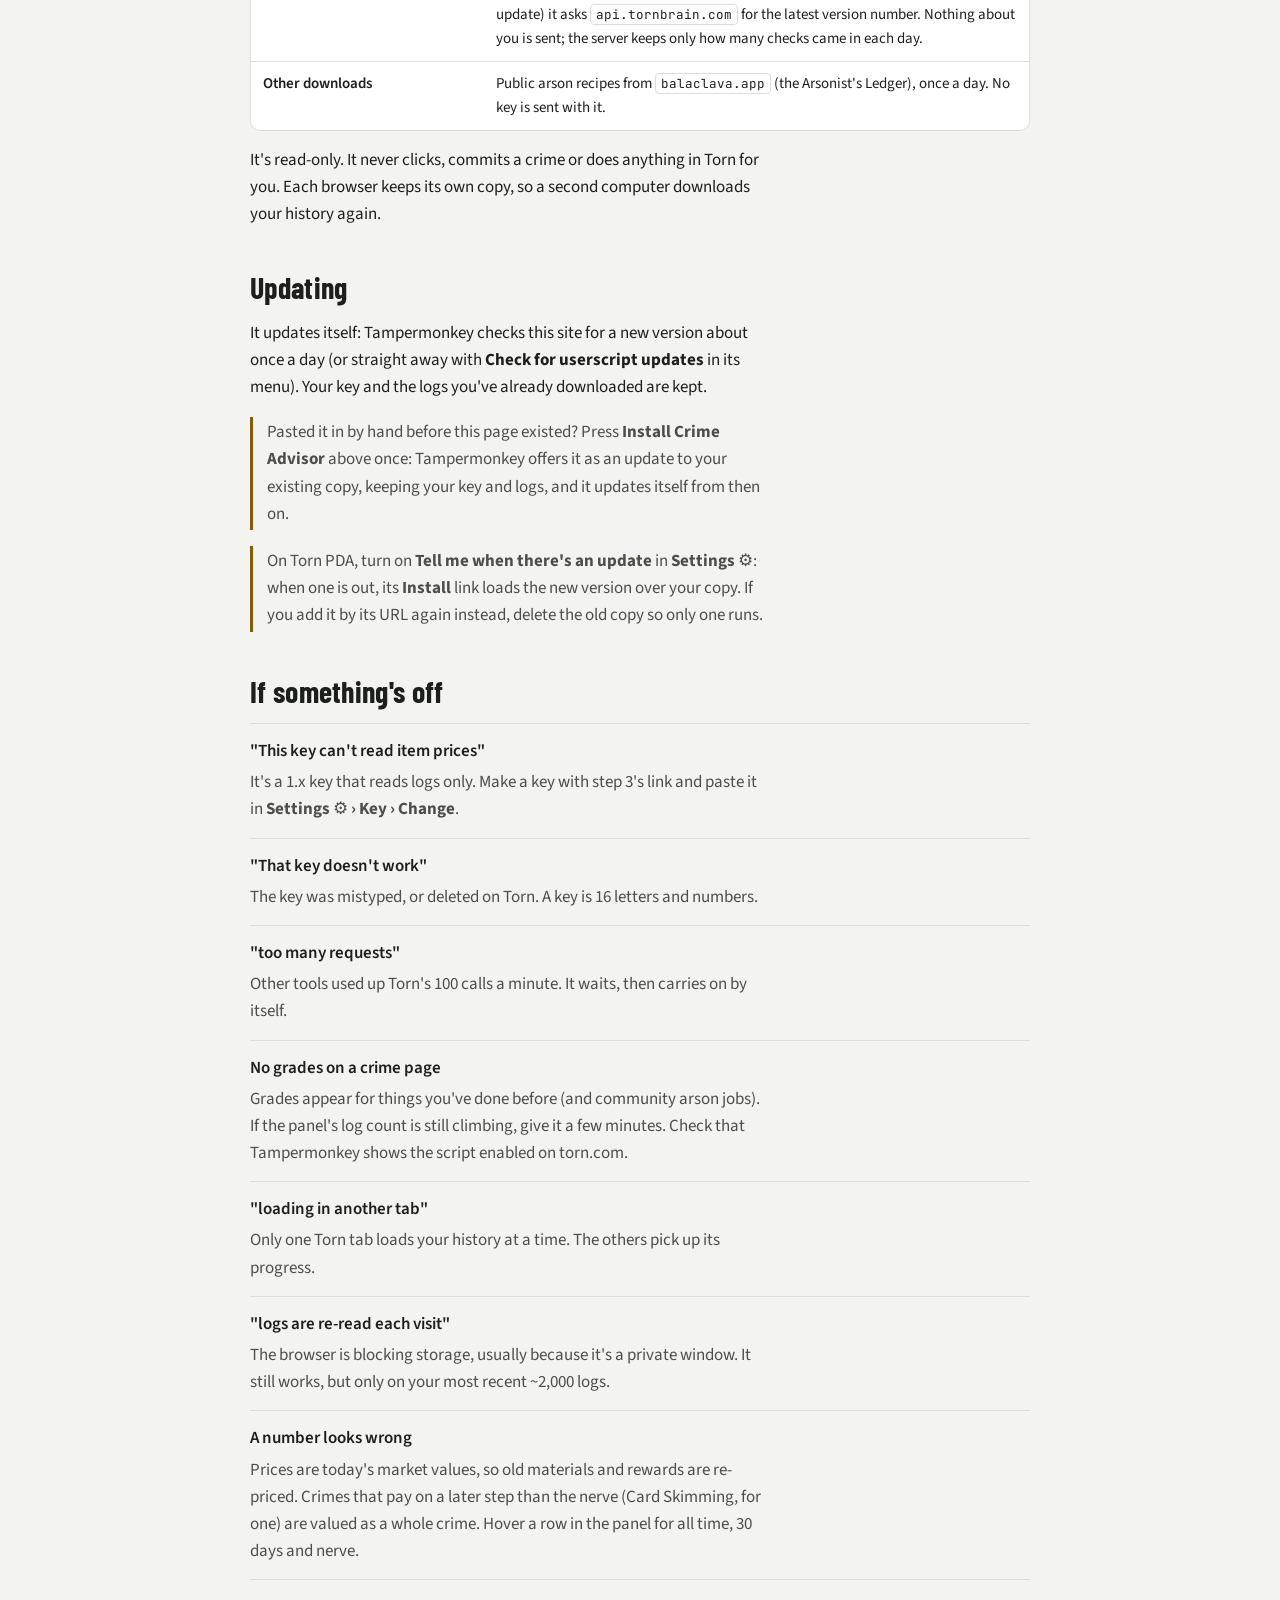
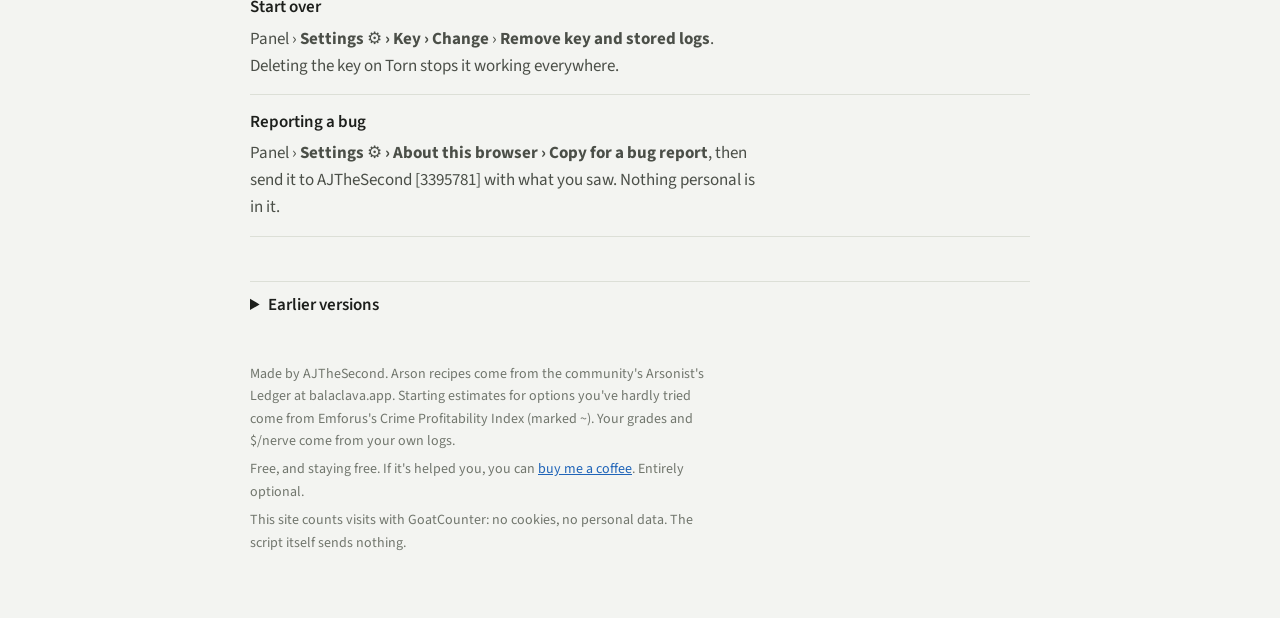
==== commit 9fb0550a: "Crime Advisor 2.3.10 published: a lit Arson job not collected in 36 hours counts as failed Co-Author" ====
--- a/index.html
+++ b/index.html
@@ -146,7 +146,7 @@
     <div class="eyebrow">Torn userscript &middot; Tampermonkey &middot; Torn PDA</div>
     <h1>Crime Advisor</h1>
     <p class="lede">Every option on Torn's Crimes pages, graded against your own average $/nerve. Worked out from your own crime logs, in your browser.</p>
-    <div class="meta"><span>v2.3.9</span><span>Read-only</span><span>Your data stays in your browser</span></div>
+    <div class="meta"><span>v2.3.10</span><span>Read-only</span><span>Your data stays in your browser</span></div>
   </header>
 
   <section aria-labelledby="look">
@@ -245,11 +245,11 @@
         <p>Tampermonkey opens its install page: press <b>Install</b>. Installed this way it keeps itself up to date.</p>
         <p class="note">If the button only shows the code, copy it from the box below instead: in Tampermonkey choose <b>Create a new script</b>, select everything in the editor, paste over it, and save with <kbd>Ctrl</kbd>+<kbd>S</kbd>.</p>
         <div class="script">
-          <div class="script-bar"><span>crime-advisor.user.js &middot; 3271 lines</span><span id="copy-note" aria-live="polite"></span><button class="btn" id="copy" type="button">Copy script</button></div>
+          <div class="script-bar"><span>crime-advisor.user.js &middot; 3274 lines</span><span id="copy-note" aria-live="polite"></span><button class="btn" id="copy" type="button">Copy script</button></div>
           <textarea id="src" readonly spellcheck="false" aria-label="Crime Advisor script">// ==UserScript==
 // @name         Crime Advisor ($/nerve)
 // @namespace    ajthesecond.crime-advisor
-// @version      2.3.9
+// @version      2.3.10
 // @description  Grades every option on Torn's crime pages by your own $/nerve (S/A/B/C), with a card per option (odds, top items, arson recipes, disposal method) and your best crimes. Private by default: your data stays in your browser.
 // @author       AJTheSecond [3395781]
 // @homepageURL  https://tornbrain.com/
@@ -298,6 +298,8 @@
   const ARSON = 13, SCAMMING = 12, FORGERY = 11, DISPOSAL = 9, BURGLARY = 7;
   // Burglary: the nerve to scout for a property type of your choice, or for any of a kind (TornBrain's crimes.py)
   const SCOUT_FOCUSED = 9, SCOUT_ANY = 3;
+  // (a lit fire is decided within minutes and a failed one is never logged: lit and not collected in 36 h, failed; as crimes.py)
+  const LIT_FAIL = 36 * 3600;
   const ARSON_EXPIRE = 7 * DAY, SCAM_EXPIRE = DAY, SCAM_LOST_AFTER = 3600, MIN_NERVE = 30;
   const NAMES = { 1: "Search for Cash", 2: "Bootlegging", 3: "Graffiti", 4: "Shoplifting", 5: "Pickpocketing", 6: "Card Skimming",
                   7: "Burglary", 8: "Hustling", 9: "Disposal", 10: "Cracking", 11: "Forgery", 12: "Scamming", 13: "Arson" };
@@ -385,6 +387,7 @@
     const jobs = [], open = new Map(), stepAt = new Map();
     for (const e of events) if (e.crime === ARSON &amp;&amp; e.isStep &amp;&amp; e.detail) (stepAt.get(e.ts) || stepAt.set(e.ts, []).get(e.ts)).push([e.detail, e.action, e.ts]);
     const close = (j, state, ts) =&gt; { j.state = state; j.closed = ts; open.delete(j.job); };
+    const stale = (j, t) =&gt; t - j.last &gt; ARSON_EXPIRE || (j.lit &amp;&amp; t - j.ignited &gt; LIT_FAIL);
     for (const e of events) {
       if (e.crime !== ARSON) continue;
       if (COST_TYPES.has(e.type)) {
@@ -409,7 +412,7 @@
       if (!job) continue;
       const starts = e.type === 9360 || e.action === "Make entry";
       let j = open.get(job);
-      if (j &amp;&amp; (e.ts - j.last &gt; ARSON_EXPIRE || (starts &amp;&amp; j.worked))) { close(j, "expired", j.last); j = null; }
+      if (j &amp;&amp; (stale(j, e.ts) || (starts &amp;&amp; j.worked))) { close(j, "expired", j.last); j = null; }
       if (!j) {
         j = { job, opened: e.ts, last: e.ts, closed: null, state: "open", nerve: 0, steps: 0, money: 0, itemCost: 0, worked: false,
               lit: false, ignited: null, stokes: 0, stokeTs: [], dampens: 0, place: {}, stokeFuel: {}, evidence: {}, unique: false };
@@ -426,7 +429,7 @@
         if (e.action === "Collect" &amp;&amp; e.result === "success") close(j, "paid", e.ts);
       }
     }
-    for (const j of [...open.values()]) if (now - j.last &gt; ARSON_EXPIRE) close(j, "expired", j.last);
+    for (const j of [...open.values()]) if (stale(j, now)) close(j, "expired", j.last);
     for (const j of jobs) if (j.state === "expired" &amp;&amp; !j.steps) j.state = "skipped";
     return jobs;
   }
@@ -963,7 +966,7 @@
 if (typeof module !== "undefined" &amp;&amp; module.exports) module.exports = CA;  // for tests (node)
 else (async function main() {
   "use strict";
-  const CA_VERSION = "2.3.9";  // (kept in step with @version: Torn PDA doesn't report a script's version)
+  const CA_VERSION = "2.3.10";  // (kept in step with @version: Torn PDA doesn't report a script's version)
   const CA_CHANNEL = "public";  // (publishing sets "beta" in the beta copy)
   const url = new URL(location.href);
   const onCrimes = url.searchParams.get("sid") === "crimes";
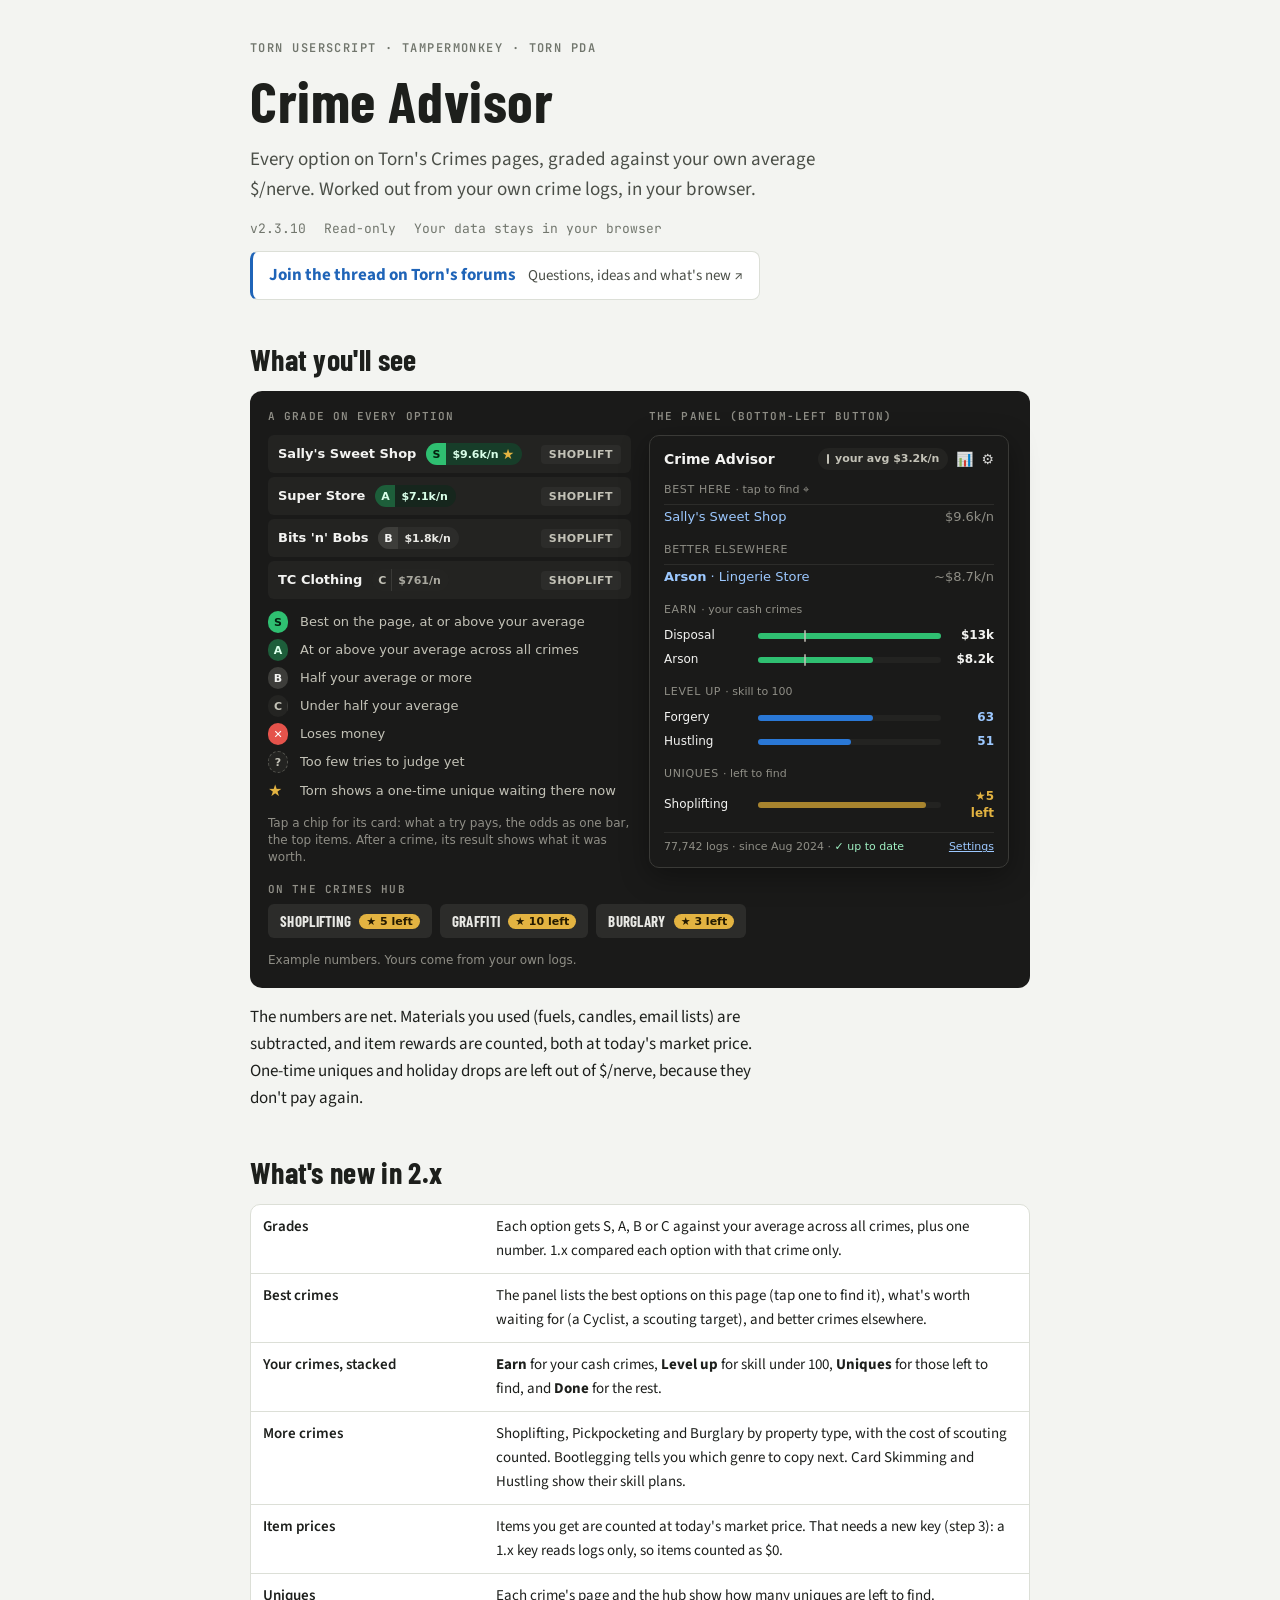
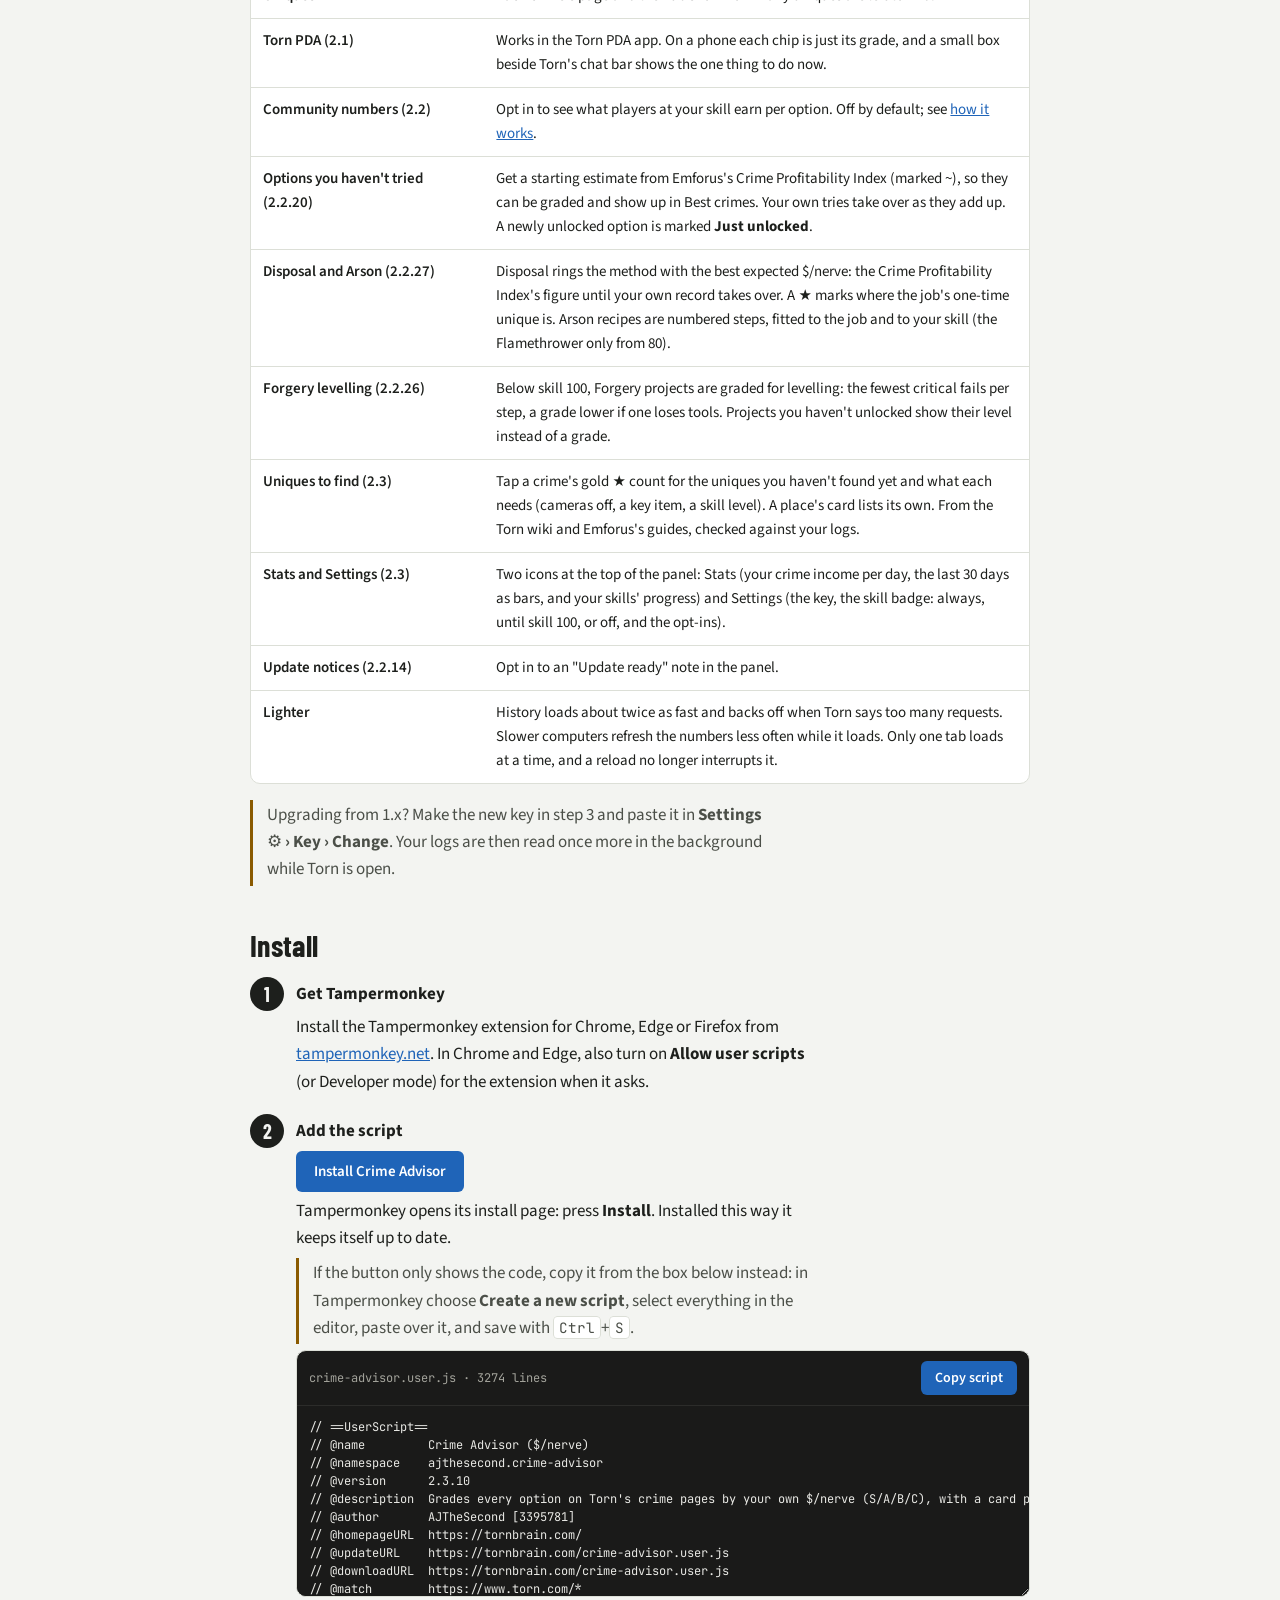
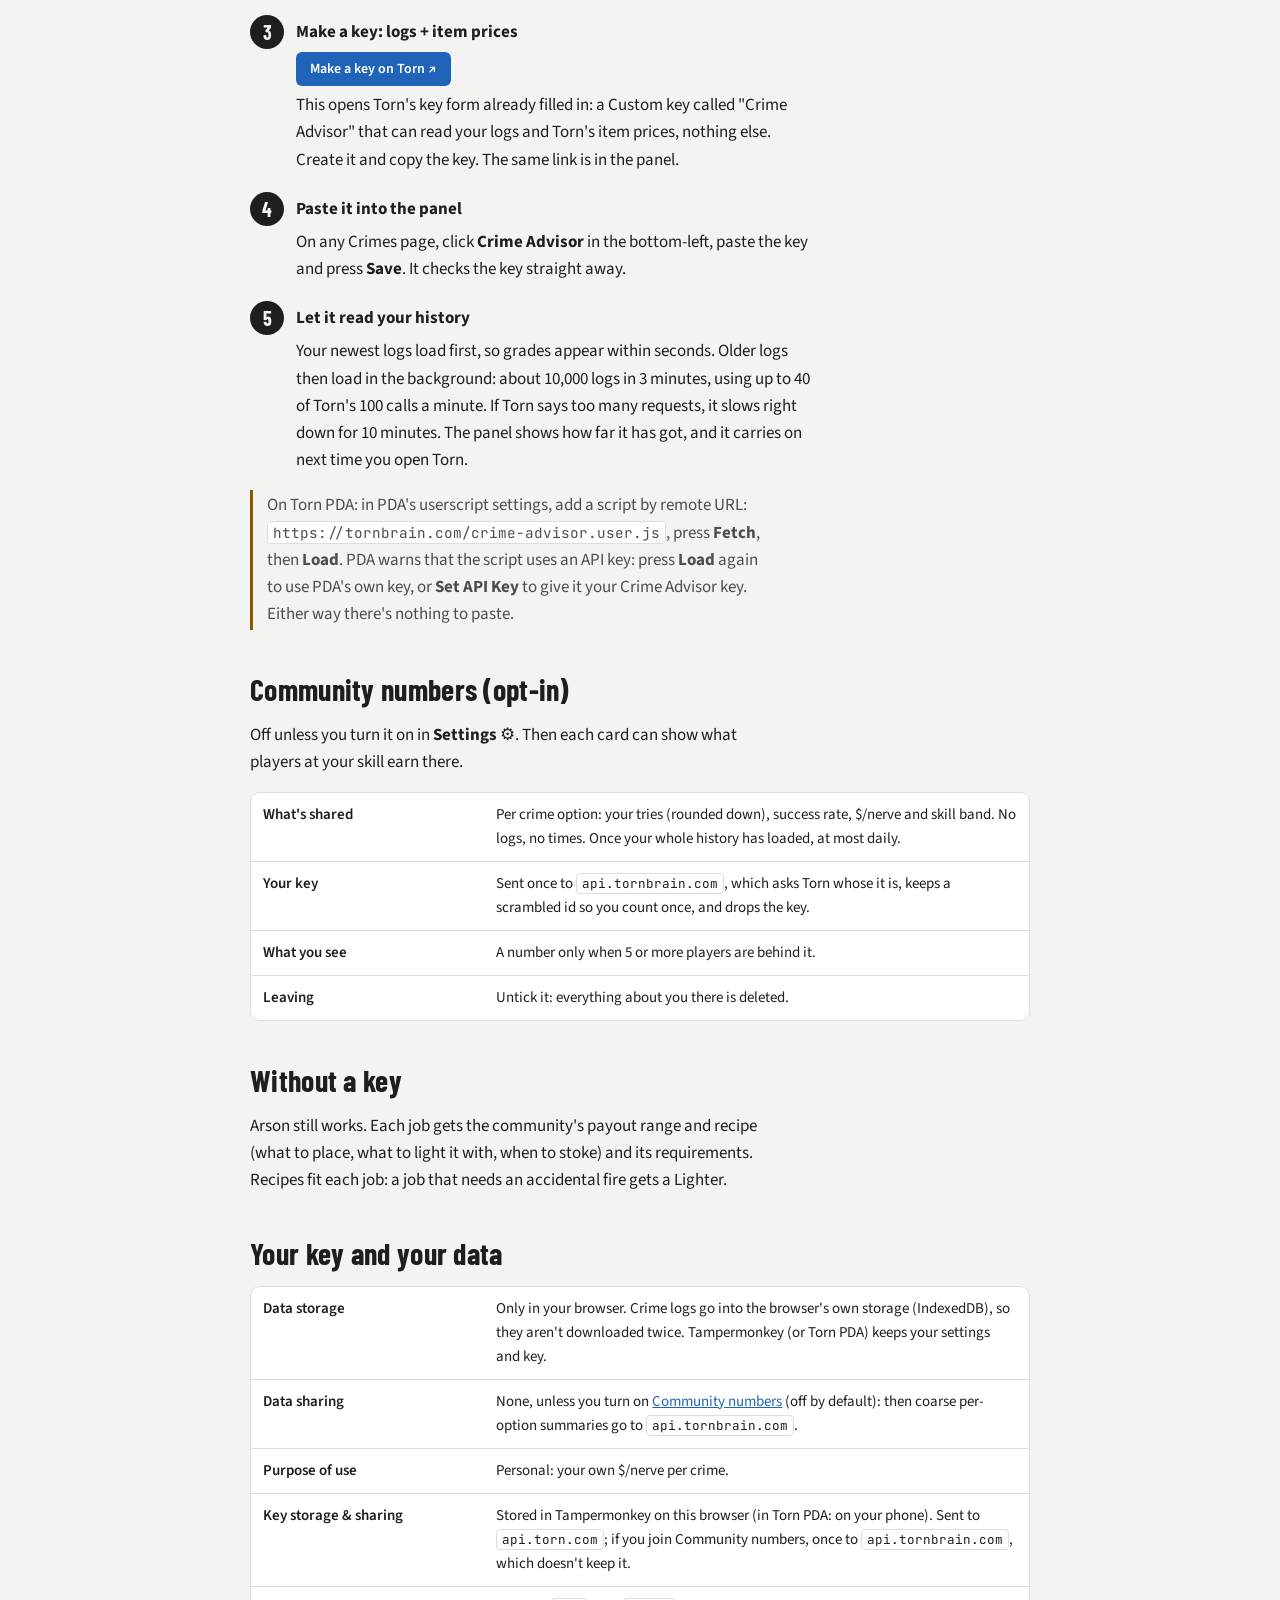
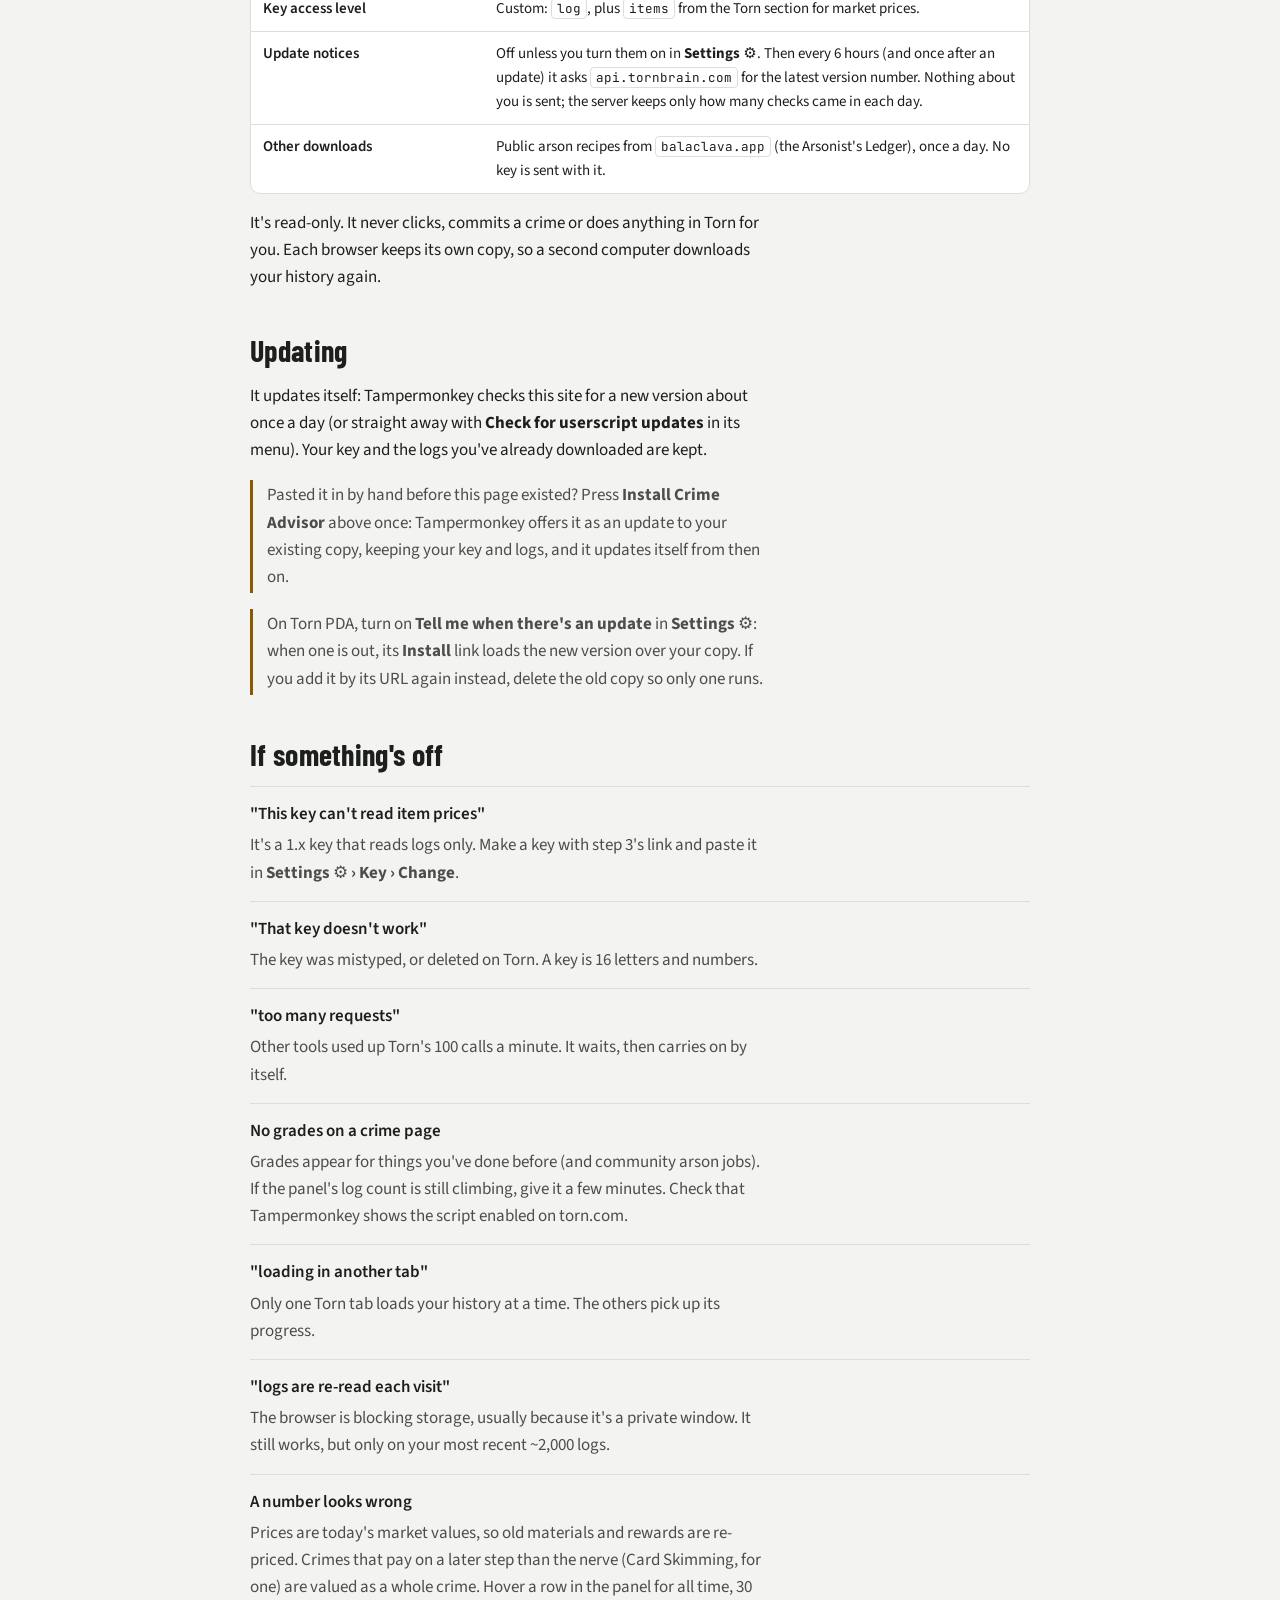
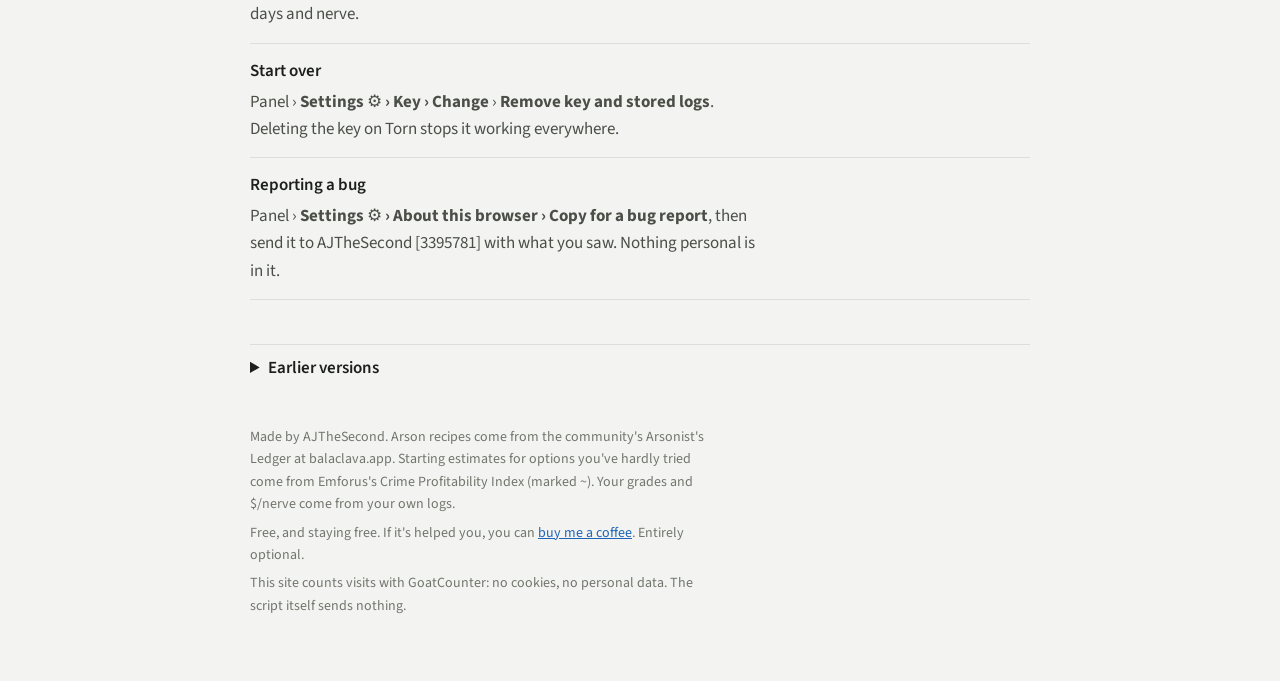
==== commit 402cc23c: "Guide: a link to the Crime Advisor thread on Torn's forums, under the header (counted as click/forum" ====
--- a/index.html
+++ b/index.html
@@ -11,13 +11,13 @@
 <meta property="og:description" content="Your own $/nerve for every crime, arson job, scam and disposal method, right on Torn's crime pages. Read-only; your data stays in your browser.">
 <meta name="theme-color" content="#1a1a19">
 <!-- Visits: GoatCounter (no cookies, no personal data): page views, unique visitors, where they came from, and
-     clicks on Install, Make a key and outside links. The userscript itself sends nothing. -->
+     clicks on Install, Make a key, the forum thread and outside links. The userscript itself sends nothing. -->
 <script data-goatcounter="https://ajthesecond.goatcounter.com/count" async src="https://gc.zgo.at/count.js"></script>
 <script>
 document.addEventListener("click", function (e) {
   var a = e.target.closest && e.target.closest("a[href]");
   if (!a || !window.goatcounter || !window.goatcounter.count) return;
-  var h = a.getAttribute("href"), what = /crime-advisor\.user\.js$/.test(h) ? "install" : /addNewKey/.test(h) ? "make-key"
+  var h = a.getAttribute("href"), what = /crime-advisor\.user\.js$/.test(h) ? "install" : /addNewKey/.test(h) ? "make-key" : /forums\.php/.test(h) ? "forum"
     : a.host && a.host !== location.host ? "out/" + a.host : null;
   if (what) window.goatcounter.count({ path: "click/" + what, title: a.textContent.trim().slice(0, 60), event: true });
 });
@@ -64,6 +64,9 @@
 header{display:grid;gap:14px}
 header .lede{font-size:19px;color:var(--ink-2)}
 .meta{display:flex;flex-wrap:wrap;gap:8px 18px;font:13px var(--mono);color:var(--muted)}
+.forum a{display:inline-flex;flex-wrap:wrap;align-items:baseline;gap:4px 12px;padding:10px 16px;border:1px solid var(--line);border-left:3px solid var(--accent);
+  border-radius:8px;background:var(--surface);color:var(--ink);text-decoration:none}
+.forum a:hover{border-color:var(--accent)}.forum b{color:var(--accent)}.forum span{color:var(--ink-2);font-size:15px}
 
 /* install steps: a real sequence */
 ol.steps{list-style:none;margin:0;padding:0;display:grid;gap:18px;counter-reset:s}
@@ -147,6 +150,7 @@
     <h1>Crime Advisor</h1>
     <p class="lede">Every option on Torn's Crimes pages, graded against your own average $/nerve. Worked out from your own crime logs, in your browser.</p>
     <div class="meta"><span>v2.3.10</span><span>Read-only</span><span>Your data stays in your browser</span></div>
+    <p class="forum"><a href="https://www.torn.com/forums.php#/p=threads&amp;f=67&amp;t=16612693&amp;b=0&amp;a=0" target="_blank" rel="noopener"><b>Join the thread on Torn's forums</b><span>Questions, ideas and what's new &#8599;</span></a></p>
   </header>
 
   <section aria-labelledby="look">
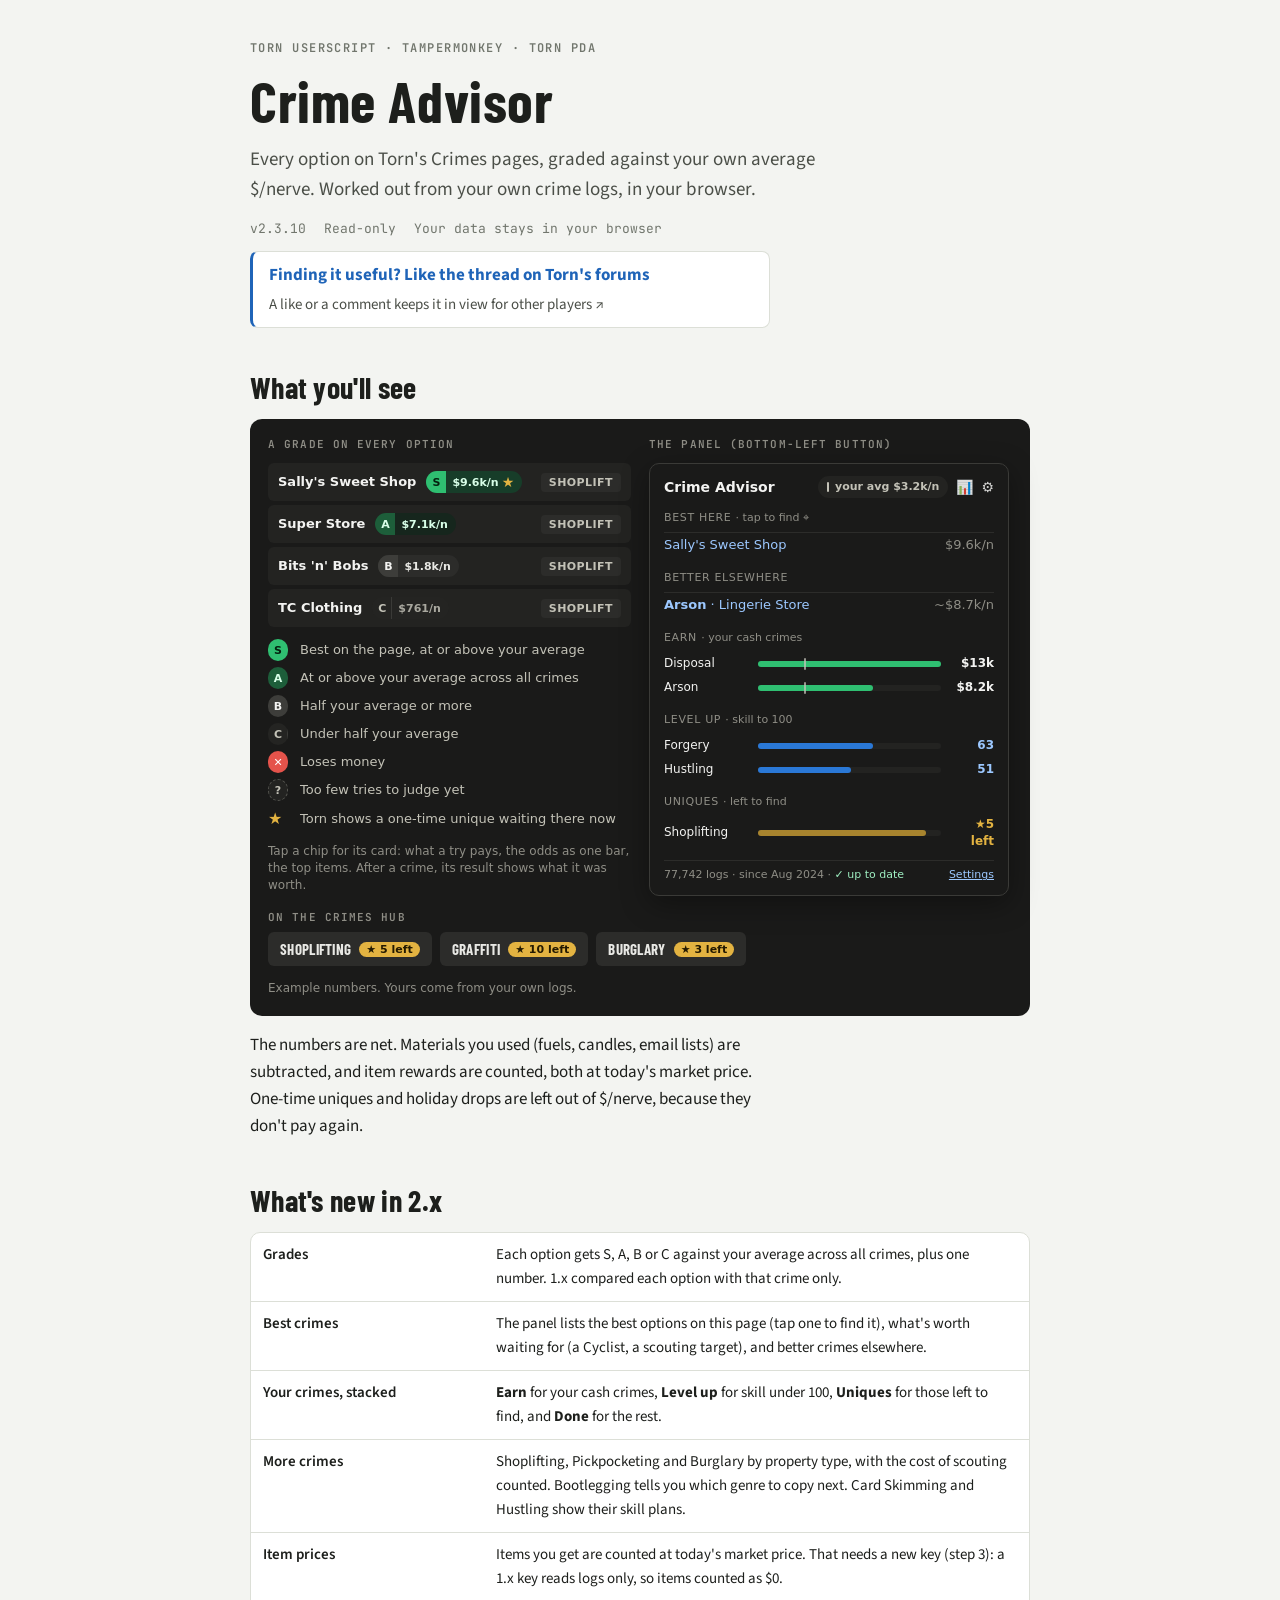
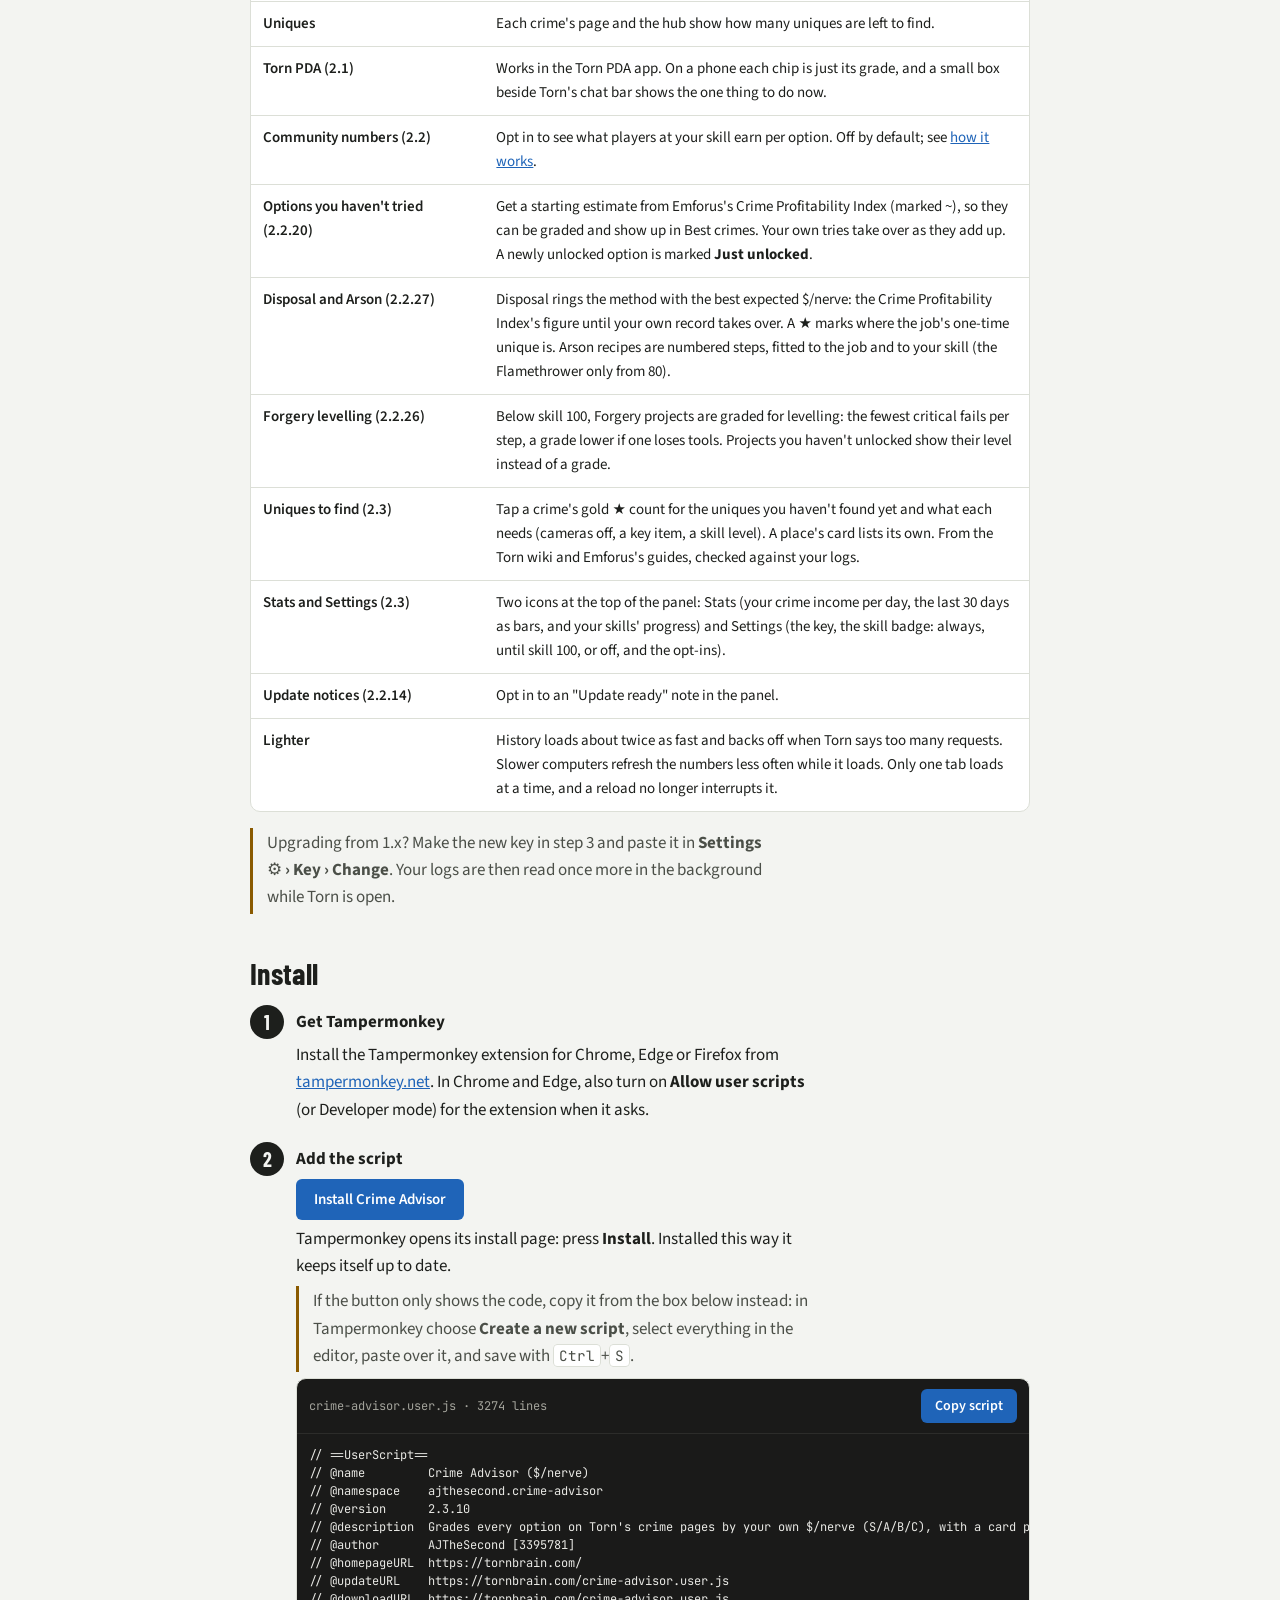
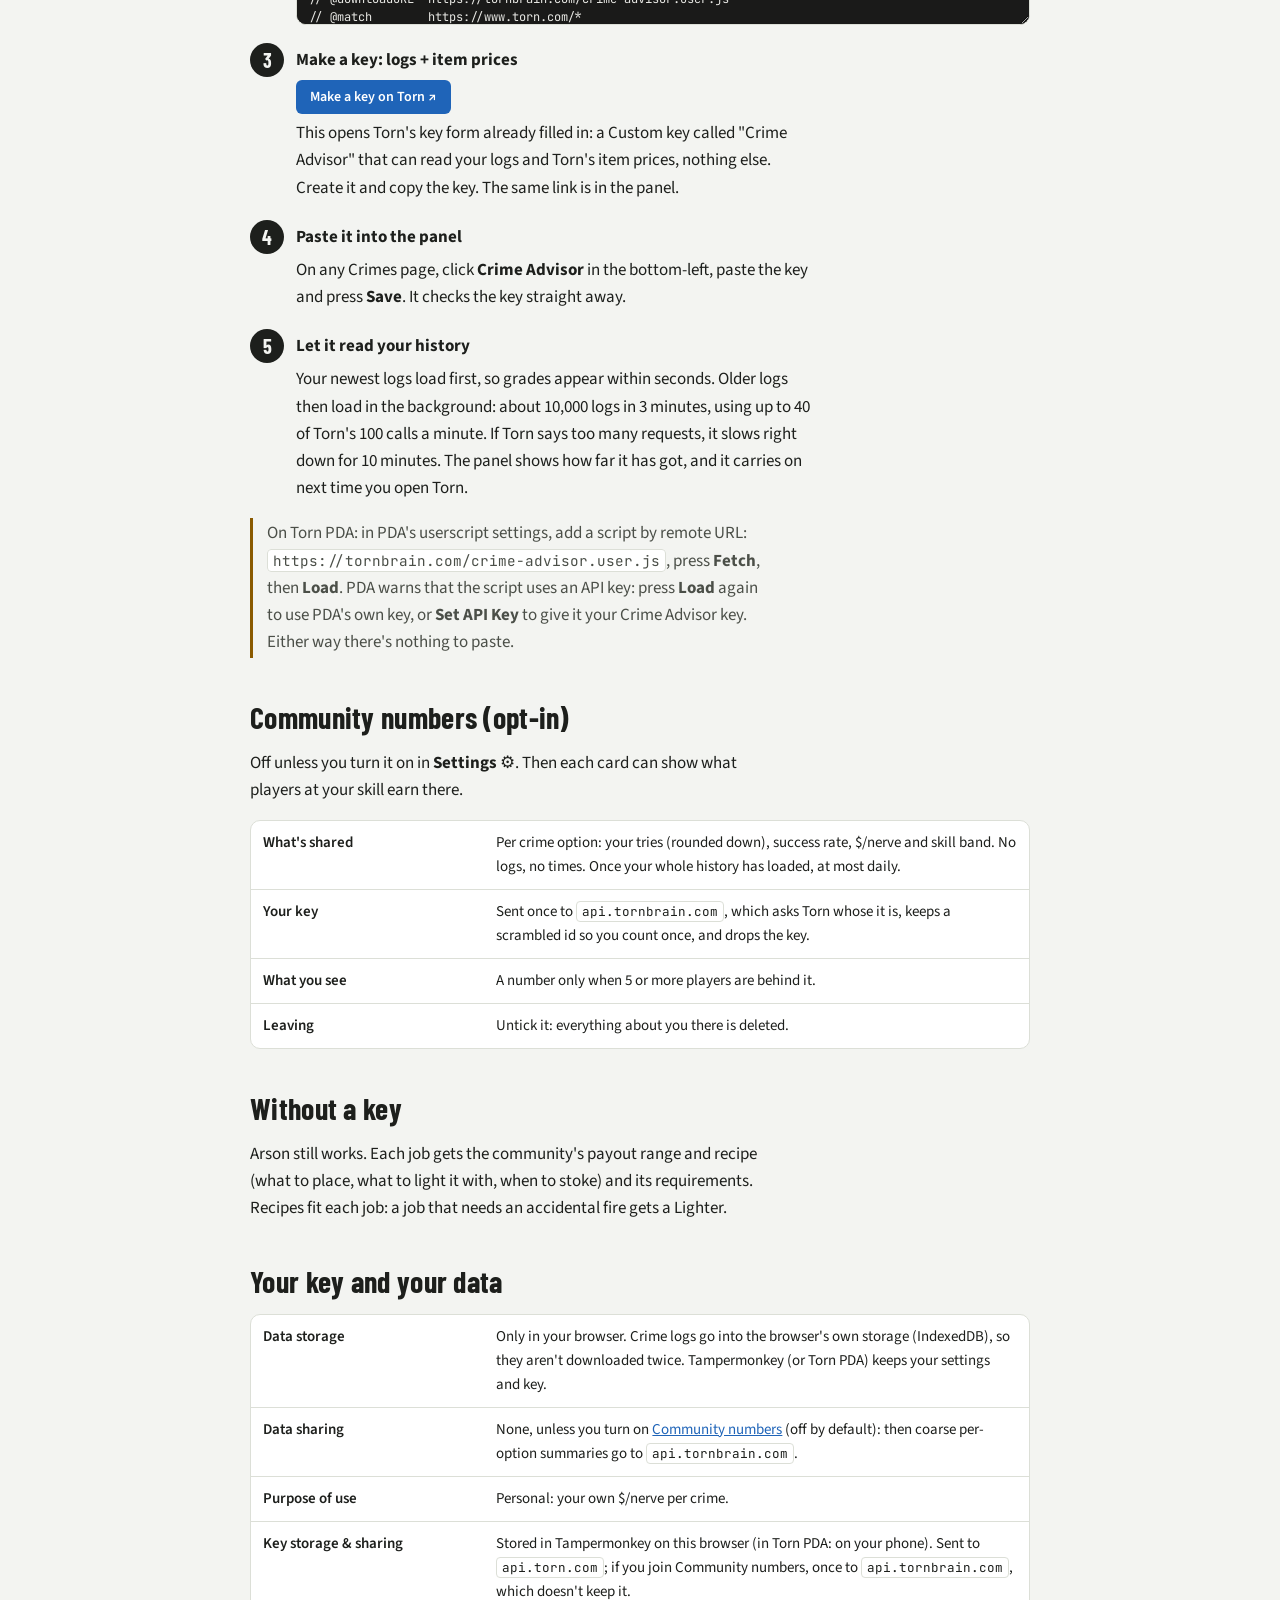
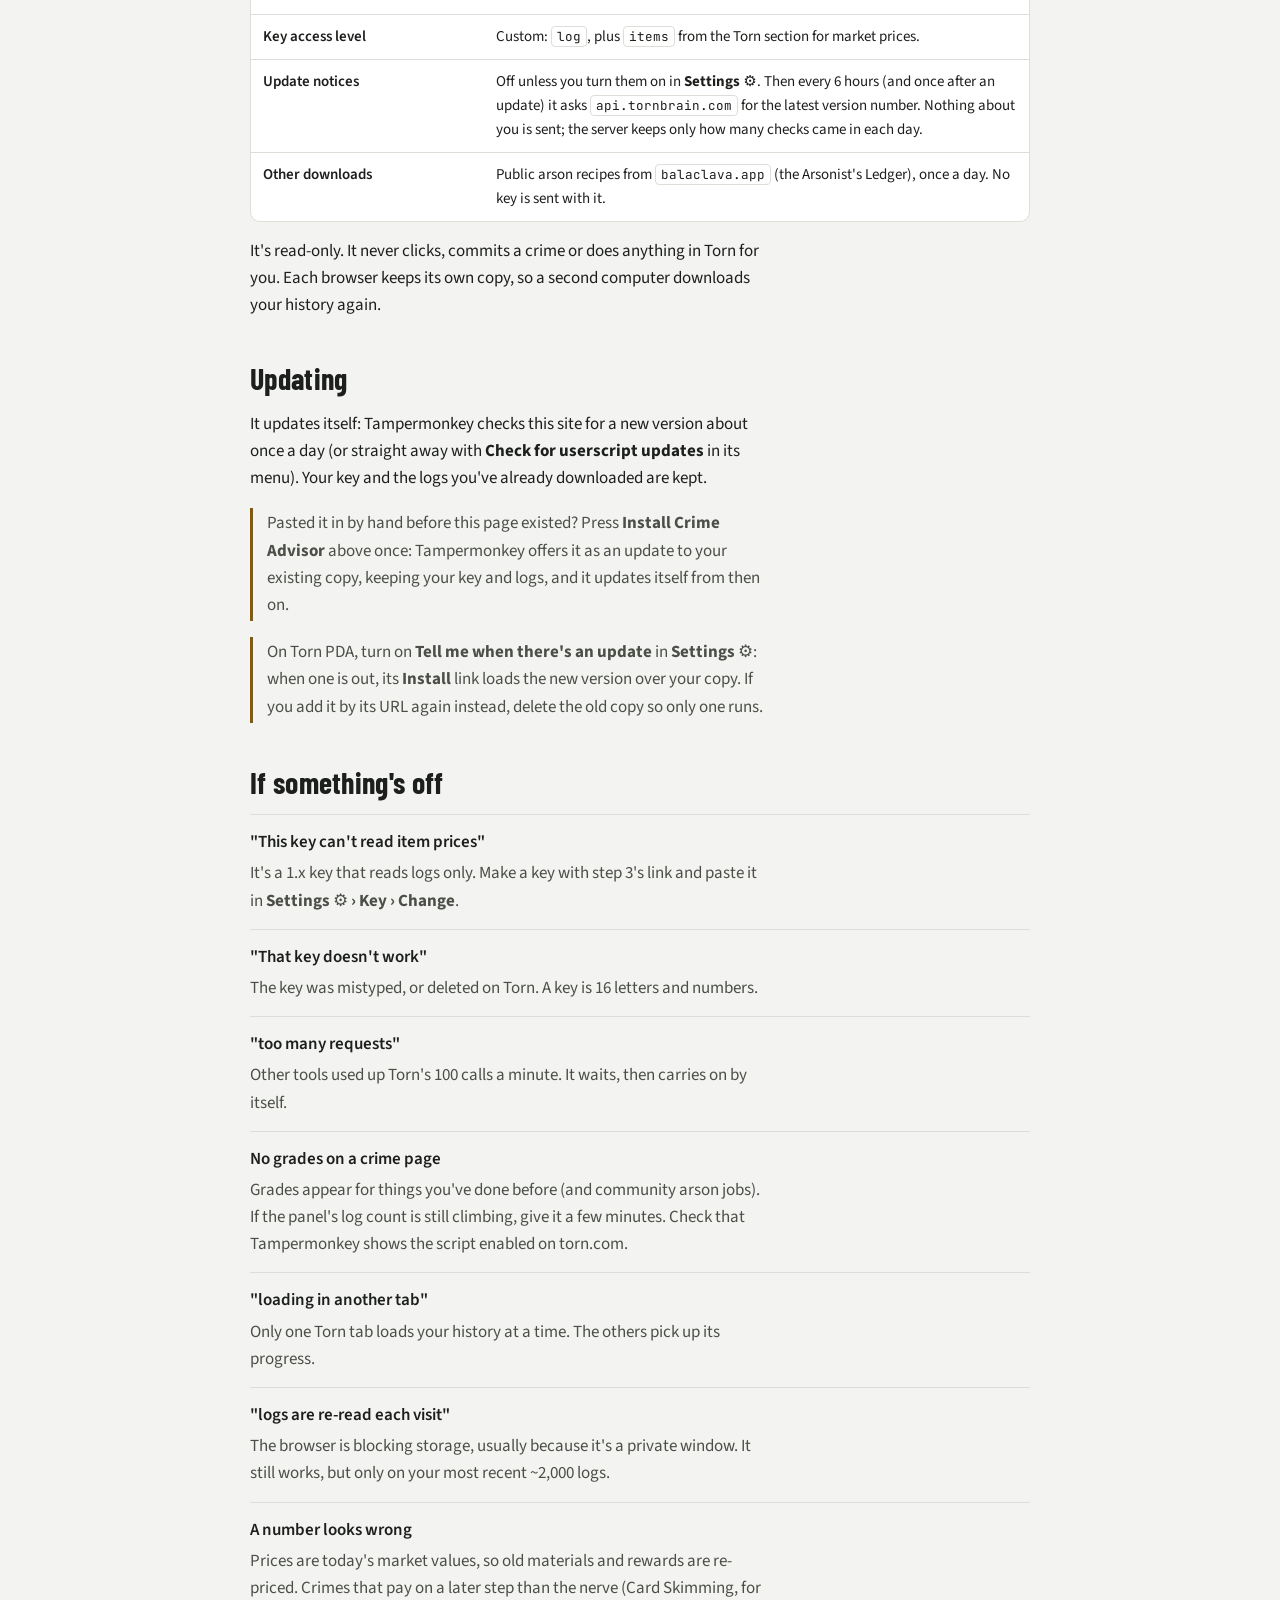
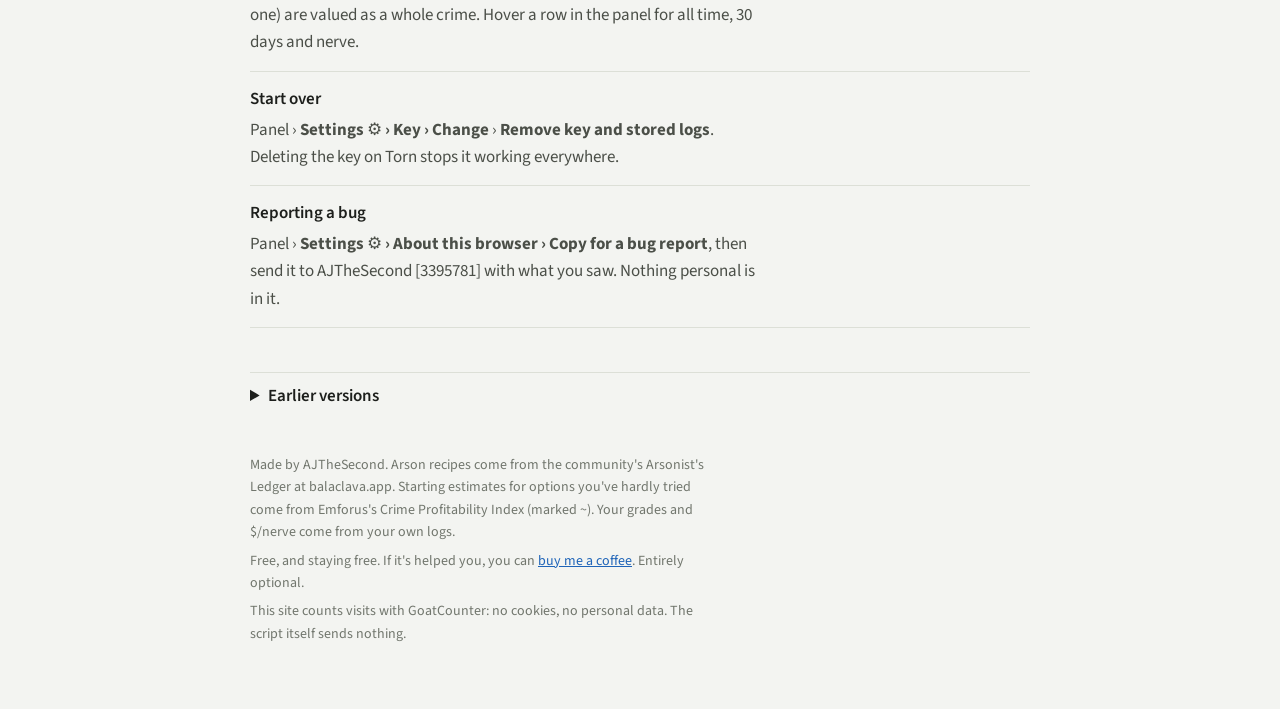
==== commit 21c1fbc9: "Guide: the forum link asks for a like or a comment, to keep the thread in view Co-Authored-By: Claud" ====
--- a/index.html
+++ b/index.html
@@ -150,7 +150,7 @@
     <h1>Crime Advisor</h1>
     <p class="lede">Every option on Torn's Crimes pages, graded against your own average $/nerve. Worked out from your own crime logs, in your browser.</p>
     <div class="meta"><span>v2.3.10</span><span>Read-only</span><span>Your data stays in your browser</span></div>
-    <p class="forum"><a href="https://www.torn.com/forums.php#/p=threads&amp;f=67&amp;t=16612693&amp;b=0&amp;a=0" target="_blank" rel="noopener"><b>Join the thread on Torn's forums</b><span>Questions, ideas and what's new &#8599;</span></a></p>
+    <p class="forum"><a href="https://www.torn.com/forums.php#/p=threads&amp;f=67&amp;t=16612693&amp;b=0&amp;a=0" target="_blank" rel="noopener"><b>Finding it useful? Like the thread on Torn's forums</b><span>A like or a comment keeps it in view for other players &#8599;</span></a></p>
   </header>
 
   <section aria-labelledby="look">
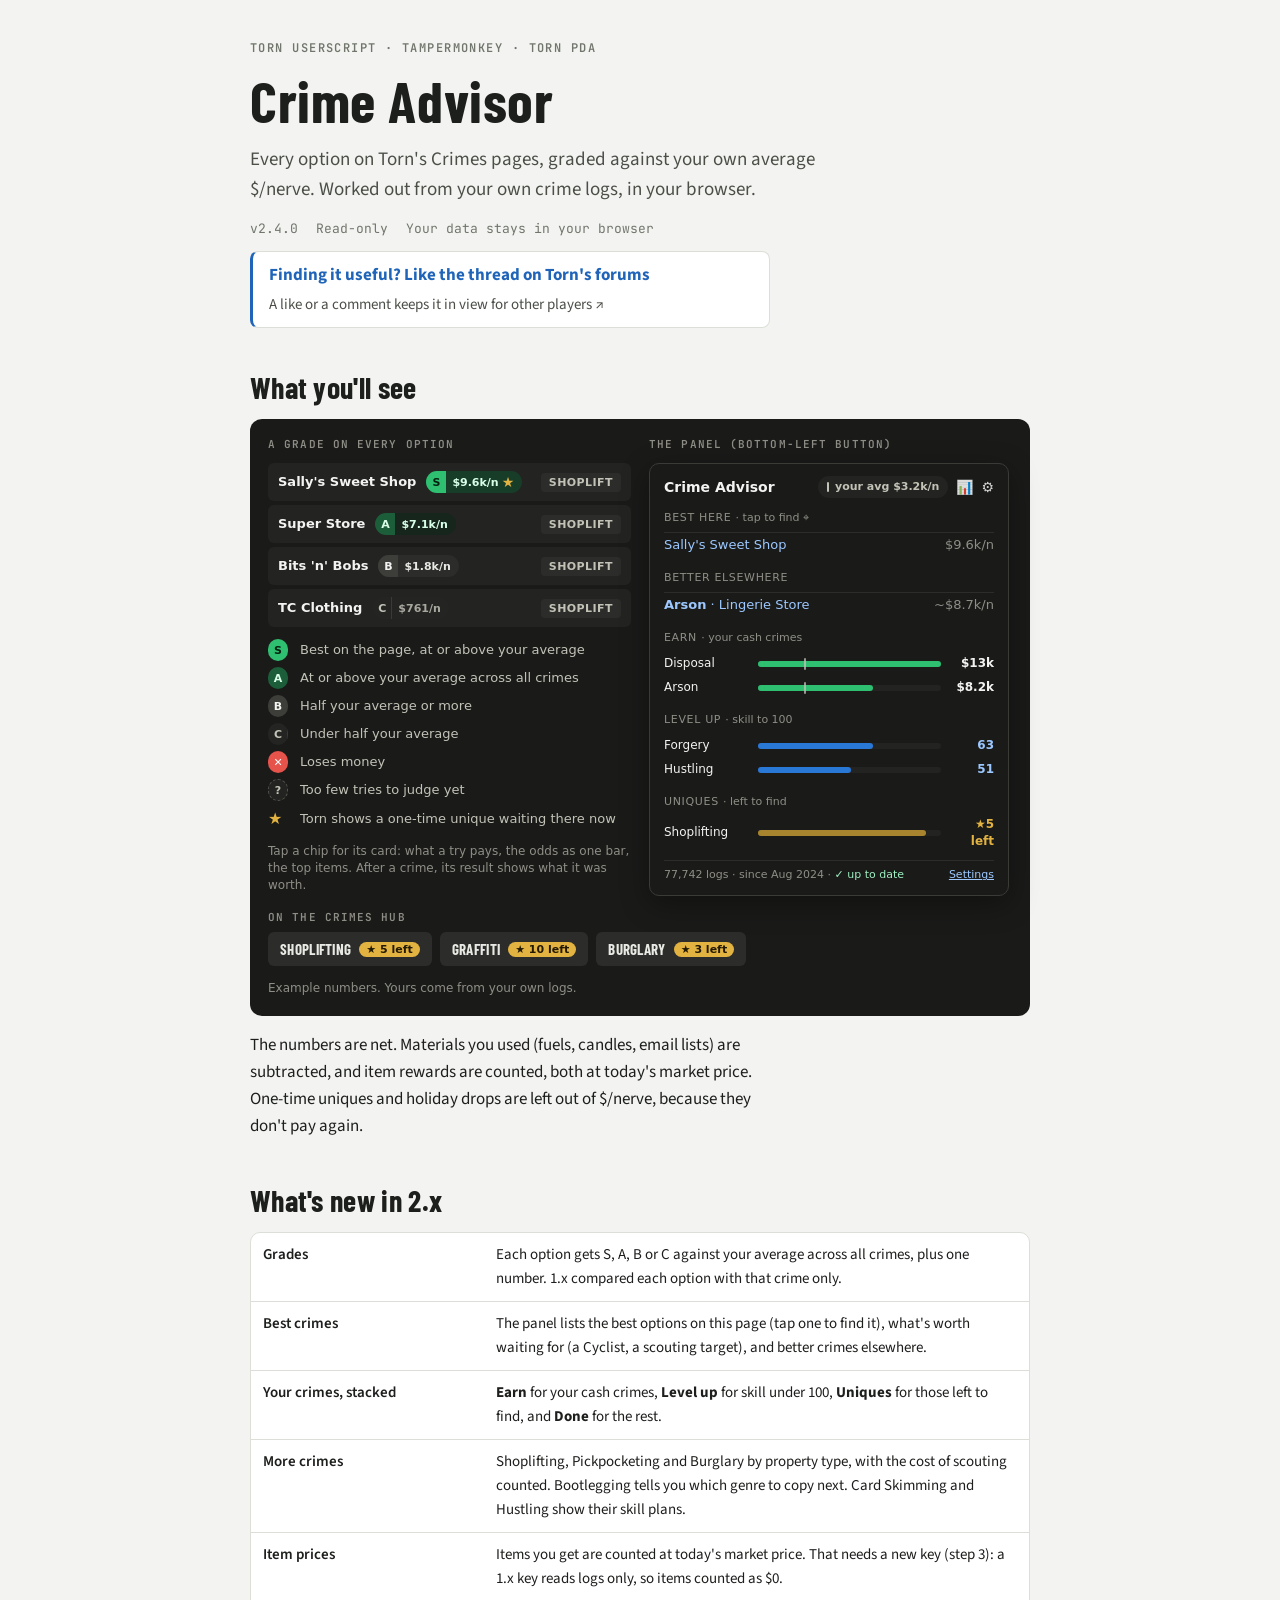
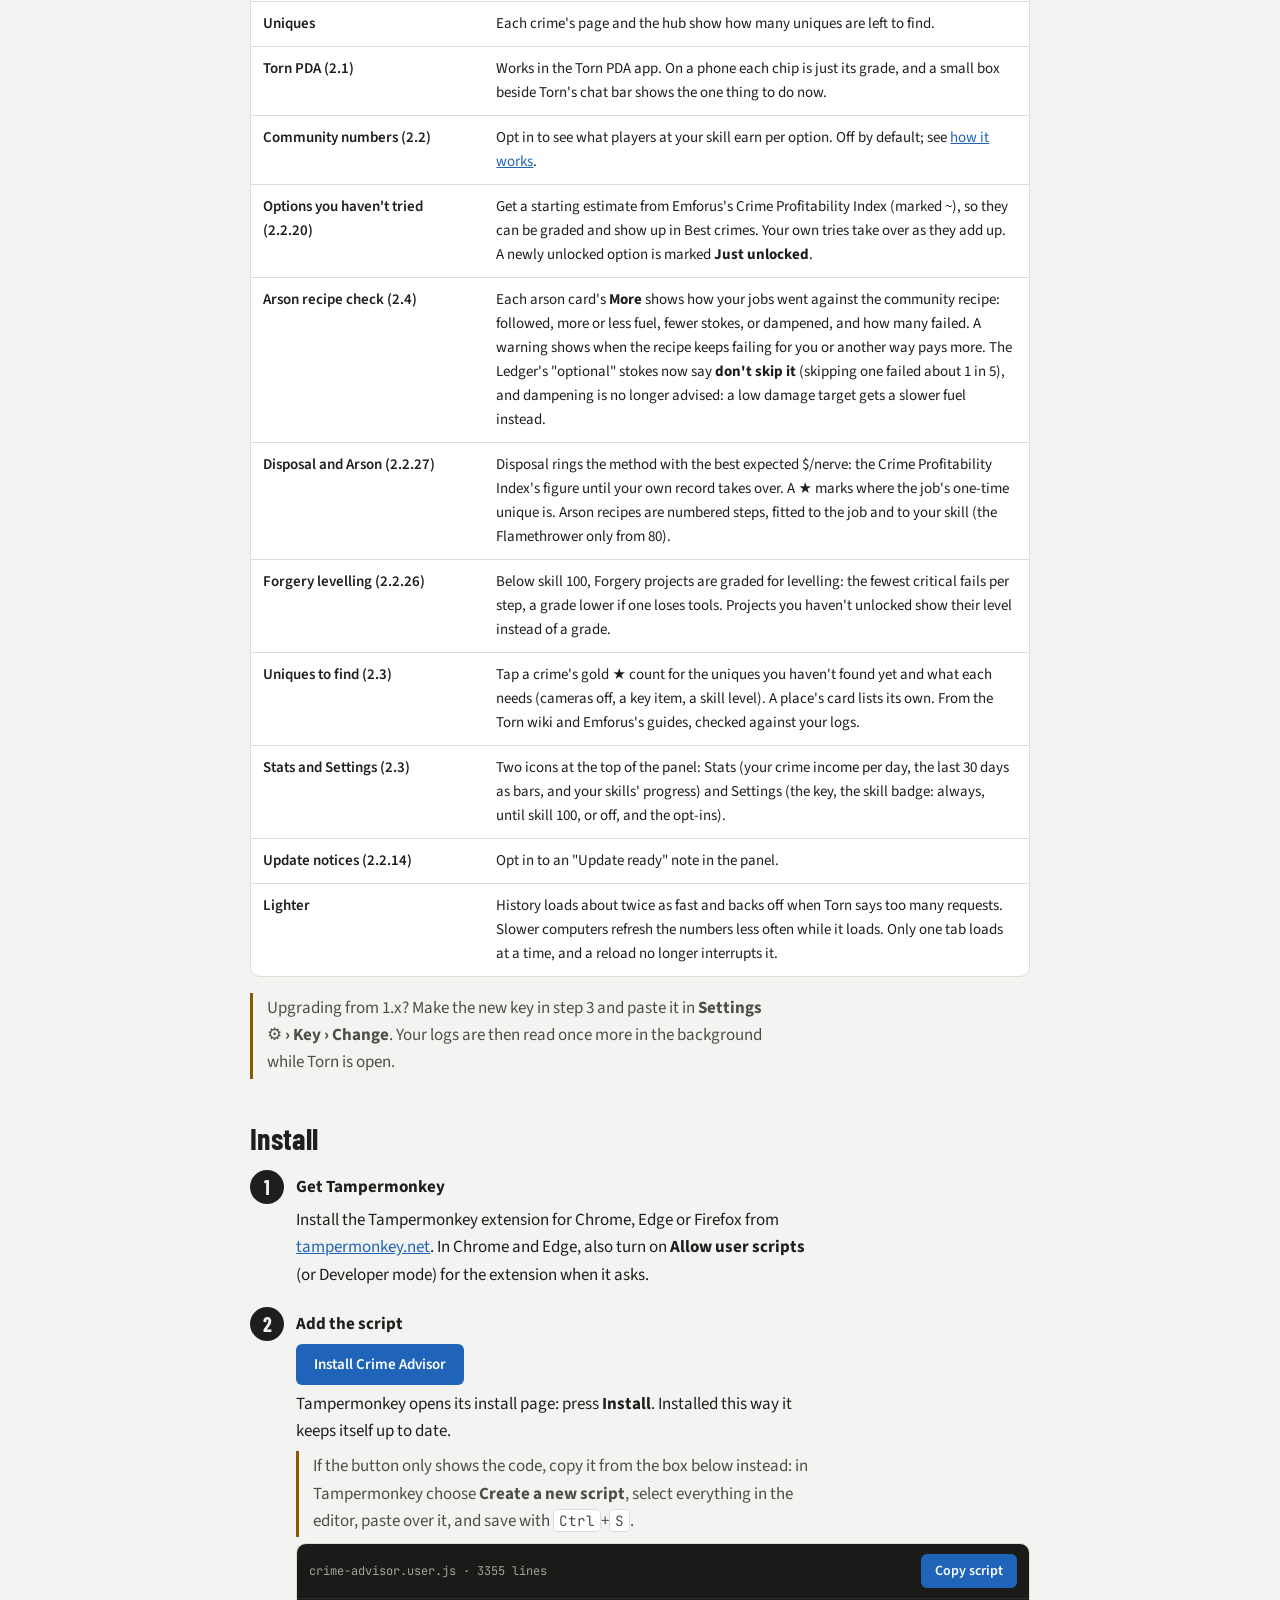
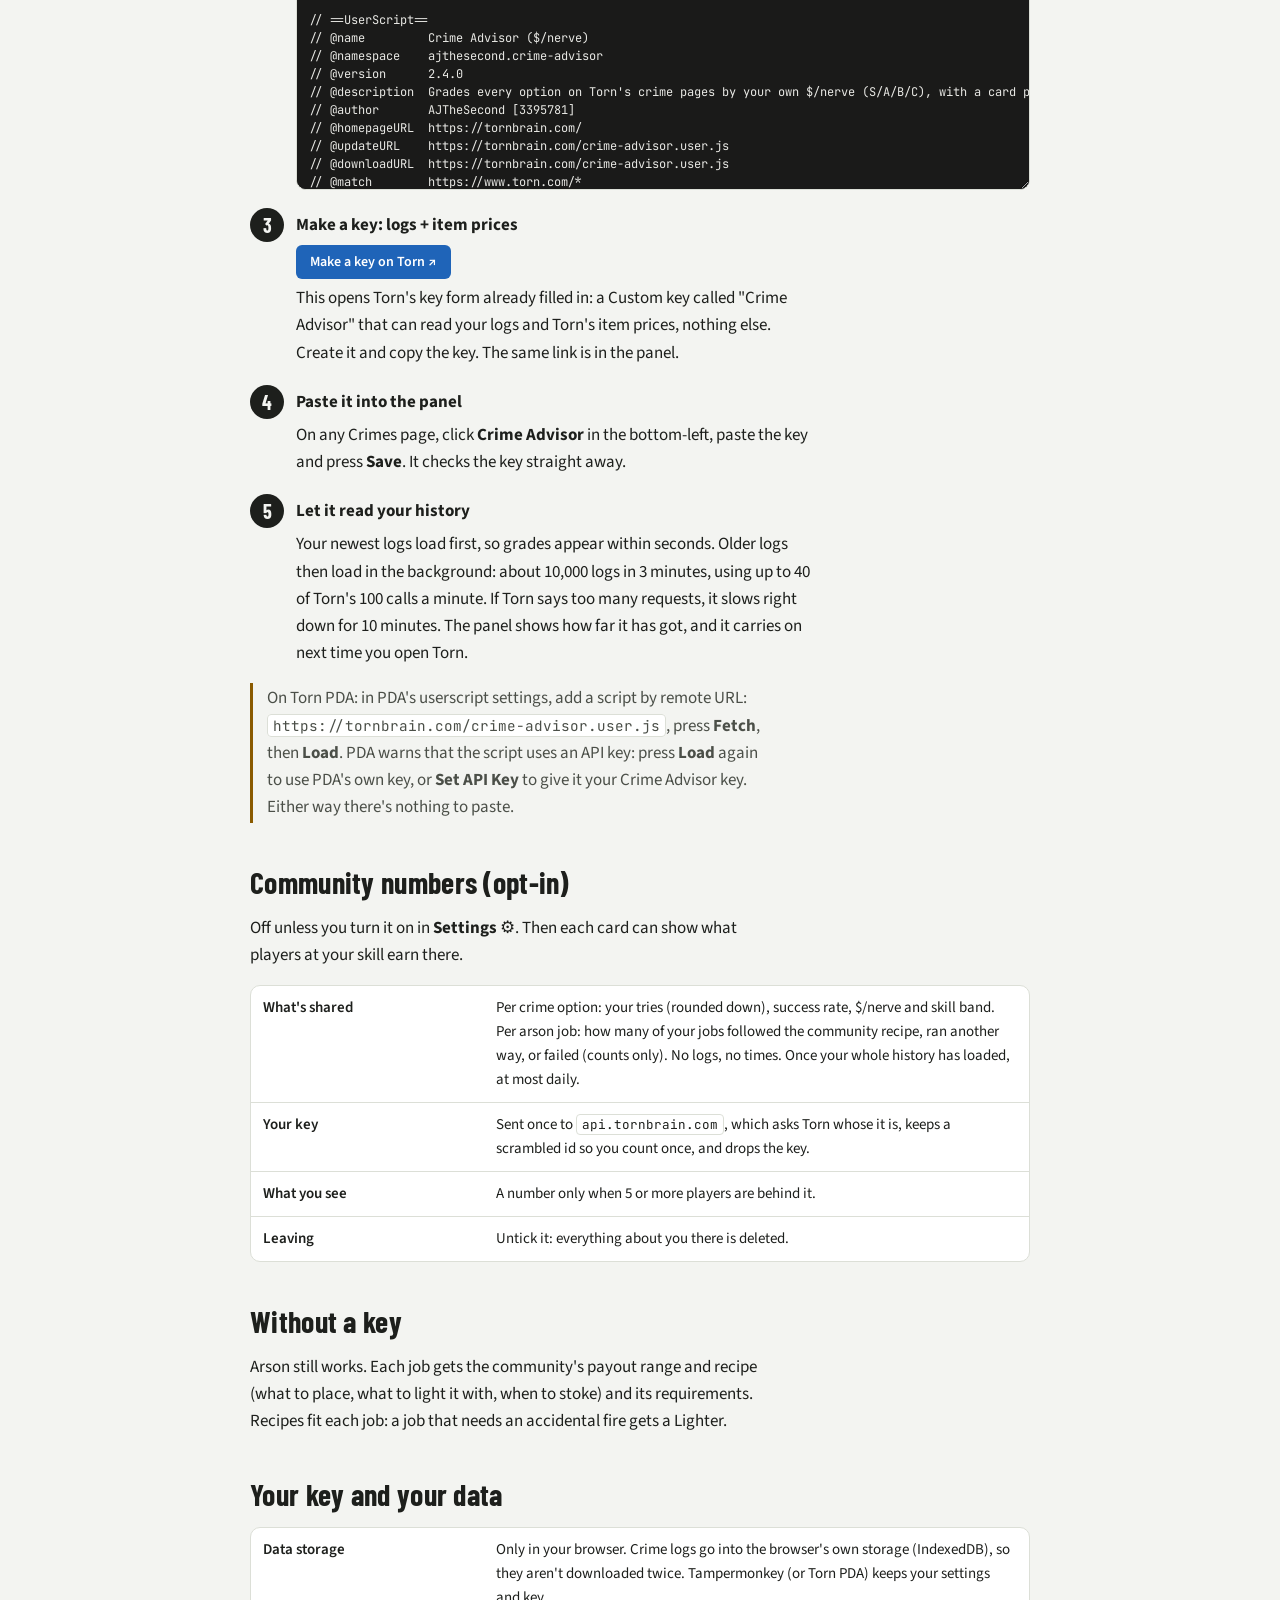
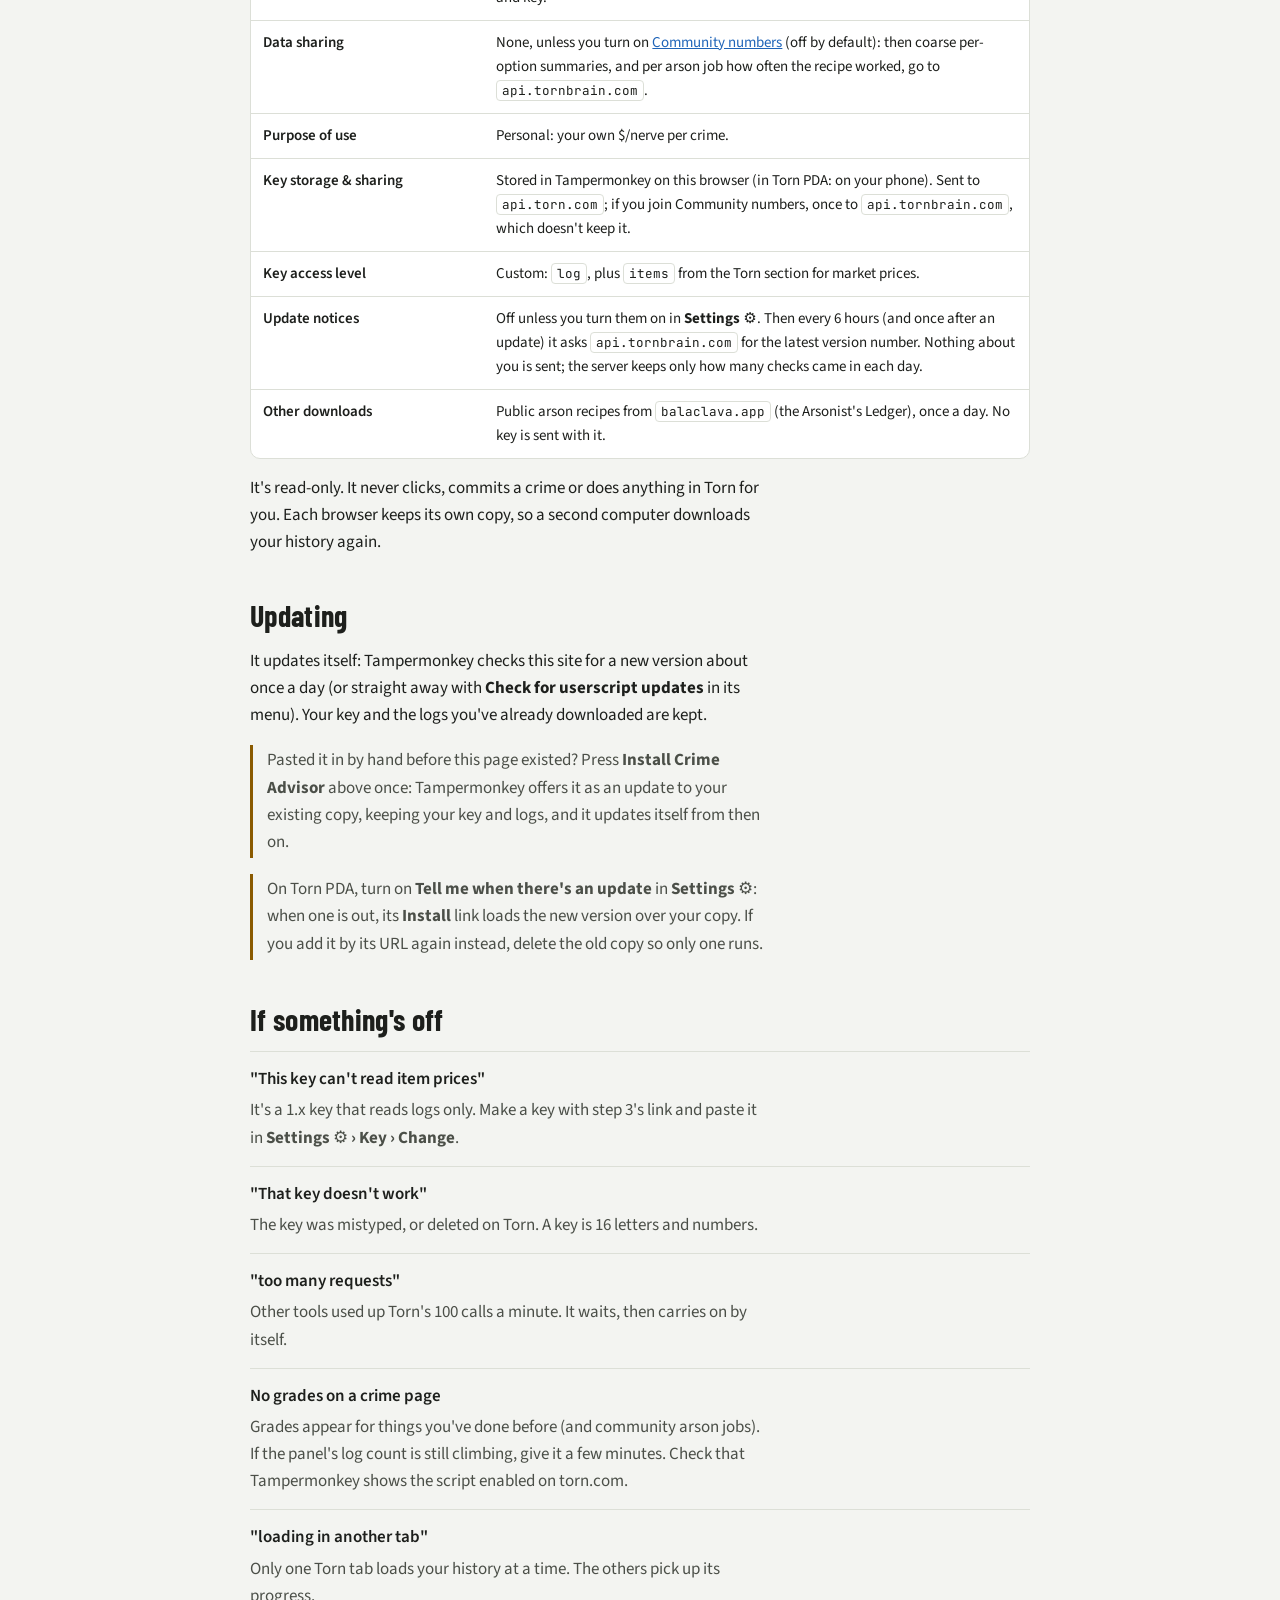
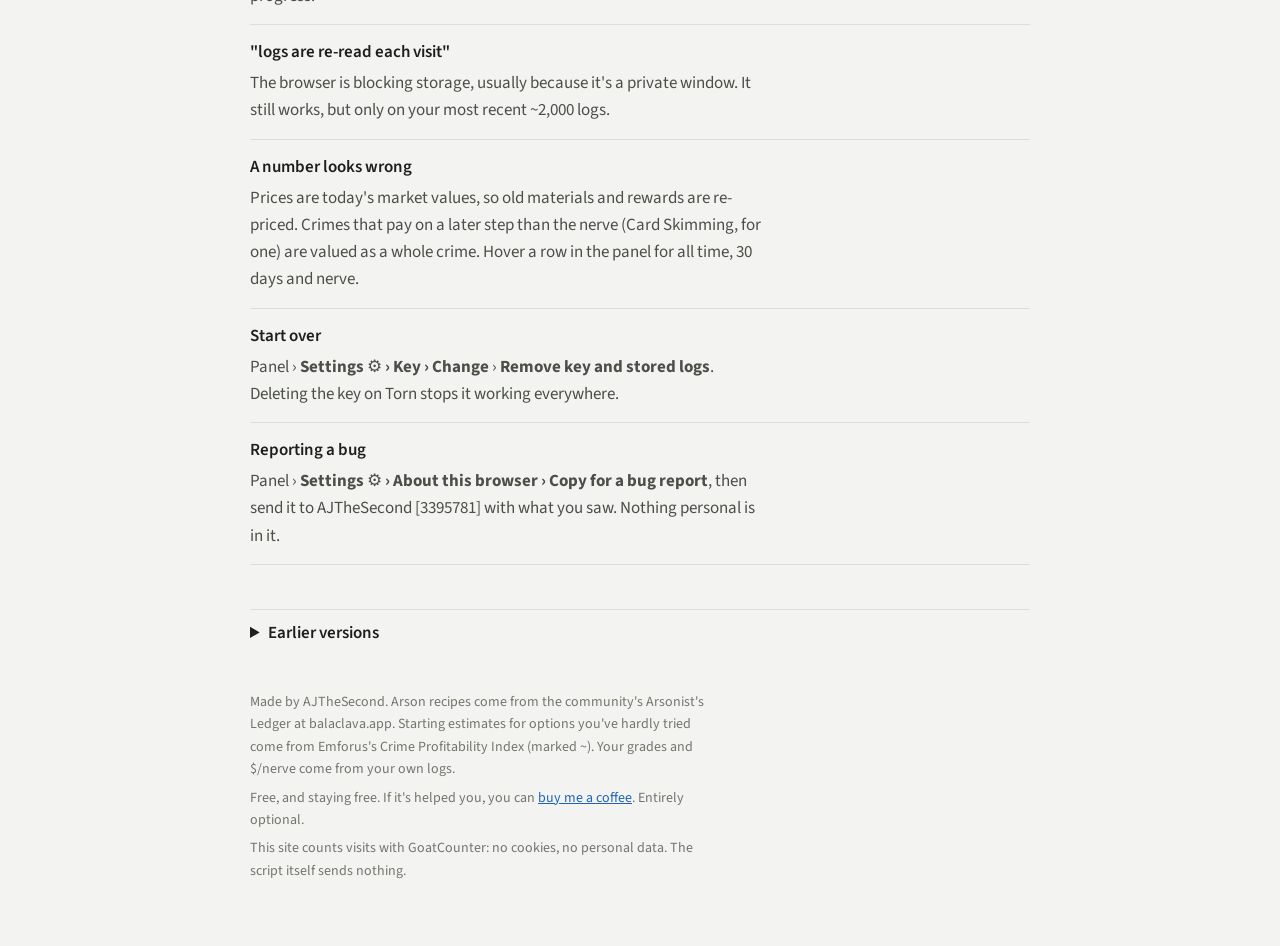
==== commit 79aa5f08: "Crime Advisor 2.4.0: arson recipe check; optional stokes say don't skip it; no dampening advice; the" ====
--- a/index.html
+++ b/index.html
@@ -149,7 +149,7 @@
     <div class="eyebrow">Torn userscript &middot; Tampermonkey &middot; Torn PDA</div>
     <h1>Crime Advisor</h1>
     <p class="lede">Every option on Torn's Crimes pages, graded against your own average $/nerve. Worked out from your own crime logs, in your browser.</p>
-    <div class="meta"><span>v2.3.10</span><span>Read-only</span><span>Your data stays in your browser</span></div>
+    <div class="meta"><span>v2.4.0</span><span>Read-only</span><span>Your data stays in your browser</span></div>
     <p class="forum"><a href="https://www.torn.com/forums.php#/p=threads&amp;f=67&amp;t=16612693&amp;b=0&amp;a=0" target="_blank" rel="noopener"><b>Finding it useful? Like the thread on Torn's forums</b><span>A like or a comment keeps it in view for other players &#8599;</span></a></p>
   </header>
 
@@ -225,6 +225,7 @@
         <tr><th scope="row">Torn PDA (2.1)</th><td>Works in the Torn PDA app. On a phone each chip is just its grade, and a small box beside Torn's chat bar shows the one thing to do now.</td></tr>
         <tr><th scope="row">Community numbers (2.2)</th><td>Opt in to see what players at your skill earn per option. Off by default; see <a href="#community">how it works</a>.</td></tr>
         <tr><th scope="row">Options you haven't tried (2.2.20)</th><td>Get a starting estimate from Emforus's Crime Profitability Index (marked ~), so they can be graded and show up in Best crimes. Your own tries take over as they add up. A newly unlocked option is marked <b>Just unlocked</b>.</td></tr>
+        <tr><th scope="row">Arson recipe check (2.4)</th><td>Each arson card's <b>More</b> shows how your jobs went against the community recipe: followed, more or less fuel, fewer stokes, or dampened, and how many failed. A warning shows when the recipe keeps failing for you or another way pays more. The Ledger's "optional" stokes now say <b>don't skip it</b> (skipping one failed about 1 in 5), and dampening is no longer advised: a low damage target gets a slower fuel instead.</td></tr>
         <tr><th scope="row">Disposal and Arson (2.2.27)</th><td>Disposal rings the method with the best expected $/nerve: the Crime Profitability Index's figure until your own record takes over. A &#9733; marks where the job's one-time unique is. Arson recipes are numbered steps, fitted to the job and to your skill (the Flamethrower only from 80).</td></tr>
         <tr><th scope="row">Forgery levelling (2.2.26)</th><td>Below skill 100, Forgery projects are graded for levelling: the fewest critical fails per step, a grade lower if one loses tools. Projects you haven't unlocked show their level instead of a grade.</td></tr>
         <tr><th scope="row">Uniques to find (2.3)</th><td>Tap a crime's gold &#9733; count for the uniques you haven't found yet and what each needs (cameras off, a key item, a skill level). A place's card lists its own. From the Torn wiki and Emforus's guides, checked against your logs.</td></tr>
@@ -249,11 +250,11 @@
         <p>Tampermonkey opens its install page: press <b>Install</b>. Installed this way it keeps itself up to date.</p>
         <p class="note">If the button only shows the code, copy it from the box below instead: in Tampermonkey choose <b>Create a new script</b>, select everything in the editor, paste over it, and save with <kbd>Ctrl</kbd>+<kbd>S</kbd>.</p>
         <div class="script">
-          <div class="script-bar"><span>crime-advisor.user.js &middot; 3274 lines</span><span id="copy-note" aria-live="polite"></span><button class="btn" id="copy" type="button">Copy script</button></div>
+          <div class="script-bar"><span>crime-advisor.user.js &middot; 3355 lines</span><span id="copy-note" aria-live="polite"></span><button class="btn" id="copy" type="button">Copy script</button></div>
           <textarea id="src" readonly spellcheck="false" aria-label="Crime Advisor script">// ==UserScript==
 // @name         Crime Advisor ($/nerve)
 // @namespace    ajthesecond.crime-advisor
-// @version      2.3.10
+// @version      2.4.0
 // @description  Grades every option on Torn's crime pages by your own $/nerve (S/A/B/C), with a card per option (odds, top items, arson recipes, disposal method) and your best crimes. Private by default: your data stays in your browser.
 // @author       AJTheSecond [3395781]
 // @homepageURL  https://tornbrain.com/
@@ -479,18 +480,28 @@
   const TOOLS = new Set(["flamethrower", "lighter", "blanket", "sand", "extinguisher"]);  // kept after use: no cost
   const refName = id =&gt; REF_NAMES[id] || id.replace(/_/g, " ").replace(/\b\w/g, c =&gt; c.toUpperCase());
   const jobTitle = job =&gt; (job.match(/^.* \((.*)\)$/) || [, job])[1];
+  // one step of a recipe as [[resource, qty, optional]], an item listed twice added up ("3 Gasoline + Thermite + 2 Gasoline")
+  function refSteps(a, k) {
+    const out = new Map();
+    for (const x of a[k] || []) {
+      const cur = out.get(x.resourceId), q = x.qty || 1, o = !!x.optional;
+      if (cur) { cur[1] += q; cur[2] = cur[2] &amp;&amp; o; } else out.set(x.resourceId, [x.resourceId, q, o]);
+    }
+    return [...out.values()];
+  }
   function community(r, priceByName) {
     if (!r) return null;
-    const a = r.actions || {}, step = k =&gt; (a[k] || []).map(x =&gt; [x.resourceId, x.qty || 1, !!x.optional]);
-    const [ev, place, ign, stoke, damp] = ["evidence", "place", "ignite", "stoke", "dampen"].map(step);
+    const a = r.actions || {};
+    const [ev, place, ign, stoke] = ["evidence", "place", "ignite", "stoke"].map(k =&gt; refSteps(a, k));
     const fmt = xs =&gt; xs.map(([i, q]) =&gt; q &gt; 1 ? `${q} ${refName(i)}` : refName(i)).join(" + ");
     const steps = [];
     if (ev.length) steps.push(["Evidence", fmt(ev)]);
     if (place.length) steps.push(["Place", fmt(place)]);
     if (ign.length) steps.push(["Ignite", fmt(ign)]);
-    if (stoke.length) steps.push(["Stoke", fmt(stoke) + (a.stokeTime ? ` (${a.stokeTime})` : "") + (stoke.every(x =&gt; x[2]) ? " if needed" : "")]);
-    if (damp.length) steps.push(["Dampen", fmt(damp)]);
-    const needed = [...ev, ...place, ...stoke, ...damp].filter(x =&gt; !x[2]);
+    // (the Ledger's "optional" stokes aren't: skipped, 13 of 68 of our jobs failed; stoked, 1 of 44)
+    if (stoke.length) steps.push(["Stoke", fmt(stoke) + (a.stokeTime ? ` (${a.stokeTime})` : "") + (stoke.every(x =&gt; x[2]) ? ", don't skip it" : "")]);
+    // No dampening: it's a fire set too hot, costs nerve and usually fails anyway. A low target wants a slower fuel.
+    const needed = [...ev, ...place, ...stoke];
     const nerve = 10 + 5 * needed.reduce((s, x) =&gt; s + x[1], 0);  // breach 3 + ignite 5 + collect 2, and 5 per other step
     const cost = needed.filter(x =&gt; !TOOLS.has(x[0])).reduce((s, [i, q]) =&gt; s + (priceByName[refName(i)] || 0) * q, 0);
     const lo = r.payoutMin || 0, hi = r.payoutMax || 0;
@@ -555,6 +566,62 @@
     return `${best} (${n} of ${t.paid} payouts)` + (t.last &amp;&amp; t.last !== best ? `; last time: ${t.last}` : "");
   }
   const median = xs =&gt; { const s = xs.slice().sort((a, b) =&gt; a - b), m = s.length &gt;&gt; 1; return s.length % 2 ? s[m] : (s[m - 1] + s[m]) / 2; };
+
+  // ---- the recipe check: did following the community recipe work? (where the recipes need updating) ----
+  // How a job was run: dampened first (a fire that needed it was set too hot), then short of the recipe's fuel or
+  // evidence, fewer stokes than it says ("optional" ones too), more or other fuel, or followed.
+  function adherence(j, r, names) {
+    if (!r) return null;
+    const a = r.actions || {}, lc = s =&gt; (s || "").toLowerCase();
+    if (j.dampens) return "dampened";
+    const placed = {};
+    for (const [i, n] of Object.entries(j.place)) placed[lc(names[i])] = (placed[lc(names[i])] || 0) + n;
+    const want = Object.fromEntries(refSteps(a, "place").filter(([i]) =&gt; !TOOLS.has(i)).map(([i, q]) =&gt; [lc(refName(i)), q]));
+    const planted = new Set(Object.keys(j.evidence).map(i =&gt; lc(names[i])));
+    if (Object.entries(want).some(([k, q]) =&gt; (placed[k] || 0) &lt; q) ||
+        refSteps(a, "evidence").some(([i, , o]) =&gt; !o &amp;&amp; !planted.has(lc(refName(i))))) return "less fuel";
+    if (j.stokes &lt; refSteps(a, "stoke").reduce((s, x) =&gt; s + x[1], 0)) return "stoked less";
+    if (Object.keys(placed).some(k =&gt; placed[k] &gt; (want[k] || 0))) return "more fuel";
+    return "followed";
+  }
+  // per job title with a recipe: lit jobs (uniques out) that paid or failed, by how they were run, and a flag
+  function recipeCheck(jobs, ref, names) {
+    const out = {};
+    for (const j of jobs) {
+      if (!j.lit || j.unique || (j.state !== "paid" &amp;&amp; j.state !== "expired")) continue;
+      const title = jobTitle(j.job), how = adherence(j, ref[title], names);
+      if (!how) continue;
+      const c = out[title] ||= { title, min: ref[title].payoutMin, max: ref[title].payoutMax, how: {}, last: 0 };
+      const g = c.how[how] ||= { n: 0, failed: 0, nerve: 0, net: 0, payouts: [] };
+      g.n++; g.failed += j.state === "expired"; g.nerve += j.nerve; g.net += j.money - j.itemCost;
+      if (j.state === "paid") g.payouts.push(j.money);
+      c.last = Math.max(c.last, j.closed || j.last);
+    }
+    for (const c of Object.values(out)) {
+      for (const g of Object.values(c.how)) {
+        g.per_nerve = g.nerve ? Math.round(g.net / g.nerve) : null;
+        g.median = g.payouts.length ? median(g.payouts) : null;
+        delete g.payouts;
+      }
+      c.flag = checkFlag(c);
+    }
+    return out;
+  }
+  function checkFlag(c) {
+    const f = c.how.followed, rate = g =&gt; g.failed / g.n, m = x =&gt; Math.round(x).toLocaleString("en-US");
+    if (f &amp;&amp; f.n &gt;= 3 &amp;&amp; rate(f) &gt;= 0.25) return `the recipe failed ${f.failed} of ${f.n}`;
+    if (f &amp;&amp; f.median &amp;&amp; c.min &amp;&amp; c.min !== c.max &amp;&amp; f.n - f.failed &gt;= 3 &amp;&amp; f.median &lt; 0.9 * c.min)
+      return `the recipe pays $${m(f.median)}, under its $${m(c.min)}-${m(c.max)}`;
+    if (f &amp;&amp; f.n &gt;= 3 &amp;&amp; f.per_nerve != null)
+      for (const how of ["more fuel", "less fuel", "stoked less"]) {
+        const g = c.how[how];
+        if (g &amp;&amp; g.n &gt;= 3 &amp;&amp; rate(g) &lt;= rate(f) &amp;&amp; f.per_nerve &gt; 0 &amp;&amp; (g.per_nerve || 0) &gt;= 1.15 * f.per_nerve)
+          return `${how} paid more: $${m(g.per_nerve)}/nerve vs the recipe's $${m(f.per_nerve)} (${g.n} jobs)`;
+      }
+    const d = c.how.dampened;
+    if (d &amp;&amp; d.n &gt;= 2) return `dampened ${d.n} times: the fire was set too hot`;
+    return null;
+  }
 
   // ---- disposal: which method for which job ----
   // A job pays about the same whichever way it's disposed of, but each method costs fixed nerve and some fail more
@@ -739,6 +806,7 @@
     const finish = t =&gt; { t.net = t.money + t.itemValue - t.itemCost; t.per_nerve = ahead(t.net, t.nerve, t); return t; };
     // arson's unique outcomes come on the collect: the whole job is left out of its $/nerve, not just the collect
     const allJobs = arsonJobs(events, price, now, names), arson = new Map(), tend = new Map();
+    const checks = recipeCheck(allJobs, ref, names);  // (all time, like the record)
     for (const j of allJobs) if (j.unique &amp;&amp; (j.closed || j.last) &gt;= since &amp;&amp; crimes[ARSON]) {
       const t = crimes[ARSON]; t.uniques++; t.uniqueNerve += j.nerve; t.uniqueNet += j.money - j.itemCost;
     }
@@ -784,6 +852,7 @@
                  uniques: a.uniques, uniqueNerve: a.uniqueNerve, uniqueNet: a.uniqueNet,
                  tend: tendHint(t), recipe: topRecipe(t), record: t ? record(t.jobs.slice(-RECORD_JOBS), names) : null,
                  community: community(r, priceByName),
+                 check: checks[jobTitle(a.job)] || null,
                  your_share: r &amp;&amp; r.payoutMax &amp;&amp; recent.length ? Math.round(100 * median(recent) / r.payoutMax) / 100 : null });
     }
     for (const m of methods.values()) if (m.conversations)
@@ -970,7 +1039,7 @@
 if (typeof module !== "undefined" &amp;&amp; module.exports) module.exports = CA;  // for tests (node)
 else (async function main() {
   "use strict";
-  const CA_VERSION = "2.3.10";  // (kept in step with @version: Torn PDA doesn't report a script's version)
+  const CA_VERSION = "2.4.0";  // (kept in step with @version: Torn PDA doesn't report a script's version)
   const CA_CHANNEL = "public";  // (publishing sets "beta" in the beta copy)
   const url = new URL(location.href);
   const onCrimes = url.searchParams.get("sid") === "crimes";
@@ -2016,7 +2085,8 @@
   // ---------------- community numbers (opt-in): what players like you earn, from tornbrain.com ----------------
   // Off unless you turn it on. Joining sends your key once to tornbrain.com, which asks Torn whose it is, keeps a
   // scrambled id (so you count once) and drops the key. What's shared, once your whole history is in and at most
-  // daily: per crime option, your tries (rounded down), success rate, $/nerve and skill band. No logs. A number shows
+  // daily: per crime option, your tries (rounded down), success rate, $/nerve and skill band; per arson job, how many
+  // jobs followed the community recipe (or not) and how many failed. No logs. A number shows
   // only when 5 or more players are behind it. Turning it off deletes everything about you there.
   const COMMUNITY = "https://api.tornbrain.com", KIND_OK = /^[A-Za-z0-9 '&amp;().,:/+\-]{1,60}$/;
   const commState = () =&gt; get("community", {});  // { token, at: last shared, err }
@@ -2048,8 +2118,12 @@
       .slice(0, 400).map(k =&gt; ({ c: k.crime_id, k: k.kind, n: k.count, p: Math.round(k.per_nerve),
         s: k.outcomes &amp;&amp; Number.isFinite(k.outcomes.success) ? k.outcomes.success : null,
         b: bandOf(skill[CA.slug(CA.NAMES[k.crime_id] || "")]) }));
+    // arson: per job title, how jobs were run against the community recipe and how many failed (counts only), so the
+    // recipes that fail for everyone show up
+    const recipes = summary.all.kinds.filter(k =&gt; k.crime_id === 13 &amp;&amp; k.check &amp;&amp; KIND_OK.test(k.check.title)).slice(0, 300)
+      .map(k =&gt; ({ t: k.check.title, h: Object.fromEntries(Object.entries(k.check.how).map(([h, g]) =&gt; [h, [g.n, g.failed]])) }));
     try {
-      await commCall("POST", "/v1/contribute", { v: 1, rows });
+      await commCall("POST", "/v1/contribute", { v: 2, rows, recipes });
       set("community", { ...commState(), at: Date.now(), err: "" });
       await commFetch(true);
     } catch (e) {
@@ -2088,7 +2162,7 @@
     w.append(lab);
     if (commAsk &amp;&amp; !on) {
       const box = $("div", "ca-commask");
-      box.append($("div", "", "Shared with tornbrain.com, per crime option: your tries (rounded down), success rate, $/nerve and skill band. No logs."),
+      box.append($("div", "", "Shared with tornbrain.com, per crime option: your tries (rounded down), success rate, $/nerve and skill band; per arson job, how many of your jobs followed the community recipe and how many failed. No logs."),
         $("div", "", "Your key goes there once so it can ask Torn who you are; it keeps a scrambled id and drops the key."),
         $("div", "", "Numbers show once 5 or more players share. Turn this off any time: everything about you is deleted."));
       const go = $("button", "ca-pbtn", "Join"), no = $("button", "ca-link", "Not now");
@@ -2986,9 +3060,9 @@
     const dmg = needs.map(n =&gt; {
       let m;
       if (/total destruction/i.test(n)) return "100% damage: stoke until it's all gone";
-      if ((m = n.match(/between\s+(\d+)%\s+and\s+(\d+)%/i))) return `${m[1]}-${m[2]}% damage: stoke if it's short, dampen before ${m[2]}%`;
+      if ((m = n.match(/between\s+(\d+)%\s+and\s+(\d+)%/i))) return `${m[1]}-${m[2]}% damage: stoke if it's short; no extra fuel, so it stops by ${m[2]}%`;
       if ((m = n.match(/more than\s+(\d+)%/i))) return `over ${m[1]}% damage: stoke if it stalls short`;
-      if ((m = n.match(/less than\s+(\d+)%/i))) return `under ${m[1]}% damage: dampen before it gets there`;
+      if ((m = n.match(/less than\s+(\d+)%/i))) return `under ${m[1]}% damage: one slow fuel (a Diesel, not Gasoline then a dampen), no stoke`;
       return null;
     }).find(Boolean);
     if (dmg &amp;&amp; steps.length) steps.push(["Target", dmg]);
@@ -3020,6 +3094,8 @@
     if (star) pill("gold", "\u2605 Unique on offer now", "Torn shows a one-time unique outcome waiting here. It pays once, so it's left out of $/nerve.");
     for (const s of (o &amp;&amp; o.seasonal) || []) pill("gold", `${s.event || "Event"}: ${s.item}`, `Drops here only around ${s.event || "its event"} (found ${s.found}\u00d7): left out of $/nerve the rest of the year`);
     if (c &amp;&amp; c.min) pill("", `pays ${short(c.min)}\u2013${short(c.max)}`, "What the community recipe pays");
+    const chk = v.check;
+    if (chk &amp;&amp; chk.flag) pill("warn", `\u26a0 ${chk.flag}`, "Your record against the community recipe (More: Recipe check)");
     if (o &amp;&amp; o.tries) pill("", `${o.tries.toLocaleString()} tries`, o.tries &lt; ENOUGH ? `The odds show after ${ENOUGH} tries` : "Your tries here, from your logs");
     const more = $("button", "ca-dig-btn", "More \u25be"), dig = $("div", "ca-dig");
     more.type = "button";
@@ -3079,6 +3155,12 @@
         ["Stoked", stoked], ["Evidence", items(rec.evidence, rec.paid)], ["Dampened", rec.dampened ? of(rec.dampened) : ""]], "ca-kvl"), false,
         "From your logs. The Lighter and Flamethrower are never logged as used, so how a job was lit isn't known, and a stoke with nothing logged was done with one of them.");
     } else if (v.recipe || v.tend) sec("Your record", "", kv([["Recipe", v.recipe], ["Tending", v.tend]], "ca-kvl"));
+    if (chk) {  // every lit job against the recipe: did following it work, and did another way do better?
+      const f = chk.how.followed;
+      sec("Recipe check", f ? `followed ${f.n}\u00d7 \u00b7 failed ${f.failed}` : "never followed", kv(Object.entries(chk.how).map(([h, g]) =&gt;
+        [h[0].toUpperCase() + h.slice(1), `${g.n} job${g.n === 1 ? "" : "s"} \u00b7 ${g.failed ? `${g.failed} failed` : "none failed"}${g.per_nerve != null ? ` \u00b7 ${short(g.per_nerve)}/nerve` : ""}`])),
+        false, "Your lit jobs, all time, by how they were run against the community recipe. Dampened: the fire was set too hot.");
+    }
     if (v.count) sec("History", `${v.count.toLocaleString()} ${v.unit}`, kv([["Each, on average", v.avg_net ? short(v.avg_net) : null],
       ["Paid out", v.win_rate != null ? `${pc(v.win_rate)} of targets` : null],
       ["Share of its top pay", v.your_share != null ? pc(v.your_share) : null]]));
@@ -3549,7 +3631,7 @@
     <p>Off unless you turn it on in <b>Settings &#9881;</b>. Then each card can show what players at your skill earn there.</p>
     <div class="table-scroll">
       <table class="facts">
-        <tr><th scope="row">What's shared</th><td>Per crime option: your tries (rounded down), success rate, $/nerve and skill band. No logs, no times. Once your whole history has loaded, at most daily.</td></tr>
+        <tr><th scope="row">What's shared</th><td>Per crime option: your tries (rounded down), success rate, $/nerve and skill band. Per arson job: how many of your jobs followed the community recipe, ran another way, or failed (counts only). No logs, no times. Once your whole history has loaded, at most daily.</td></tr>
         <tr><th scope="row">Your key</th><td>Sent once to <code>api.tornbrain.com</code>, which asks Torn whose it is, keeps a scrambled id so you count once, and drops the key.</td></tr>
         <tr><th scope="row">What you see</th><td>A number only when 5 or more players are behind it.</td></tr>
         <tr><th scope="row">Leaving</th><td>Untick it: everything about you there is deleted.</td></tr>
@@ -3567,7 +3649,7 @@
     <div class="table-scroll">
       <table class="facts">
         <tr><th scope="row">Data storage</th><td>Only in your browser. Crime logs go into the browser's own storage (IndexedDB), so they aren't downloaded twice. Tampermonkey (or Torn PDA) keeps your settings and key.</td></tr>
-        <tr><th scope="row">Data sharing</th><td>None, unless you turn on <a href="#community">Community numbers</a> (off by default): then coarse per-option summaries go to <code>api.tornbrain.com</code>.</td></tr>
+        <tr><th scope="row">Data sharing</th><td>None, unless you turn on <a href="#community">Community numbers</a> (off by default): then coarse per-option summaries, and per arson job how often the recipe worked, go to <code>api.tornbrain.com</code>.</td></tr>
         <tr><th scope="row">Purpose of use</th><td>Personal: your own $/nerve per crime.</td></tr>
         <tr><th scope="row">Key storage &amp; sharing</th><td>Stored in Tampermonkey on this browser (in Torn PDA: on your phone). Sent to <code>api.torn.com</code>; if you join Community numbers, once to <code>api.tornbrain.com</code>, which doesn't keep it.</td></tr>
         <tr><th scope="row">Key access level</th><td>Custom: <code>log</code>, plus <code>items</code> from the Torn section for market prices.</td></tr>
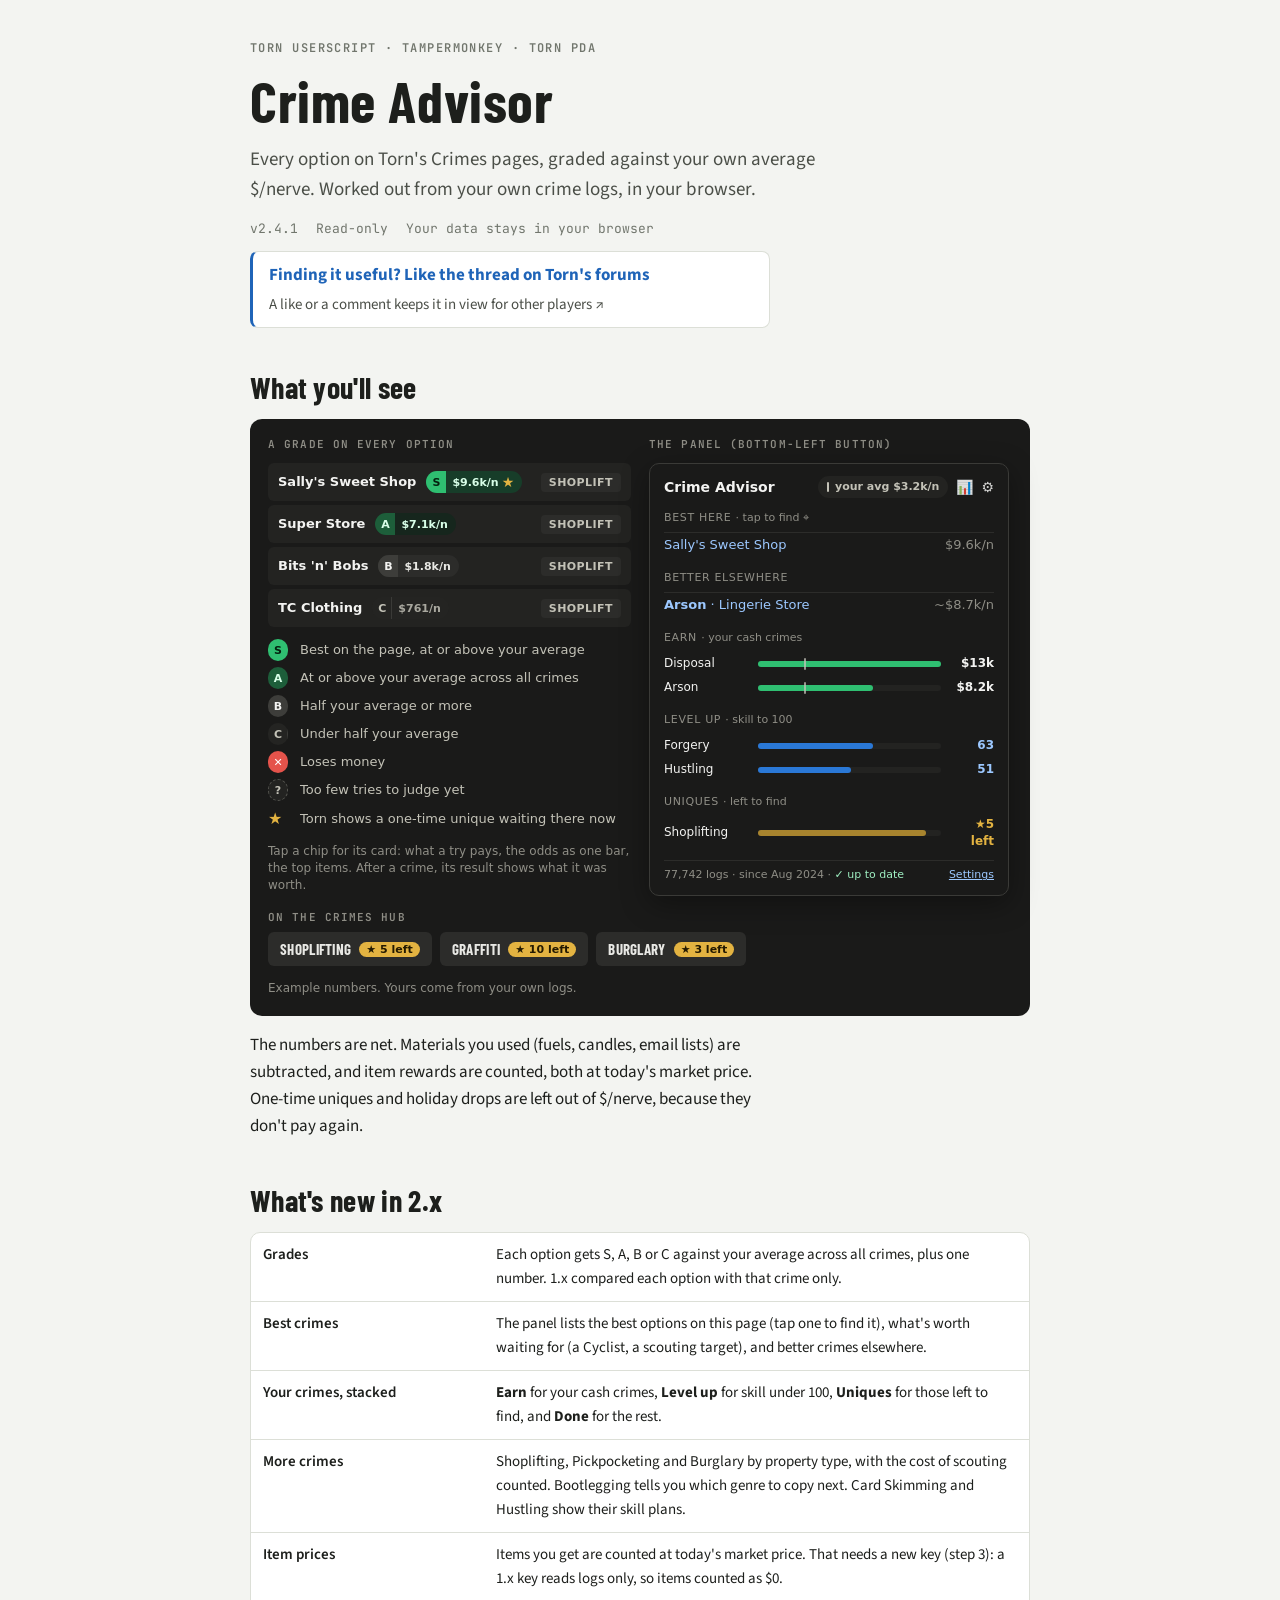
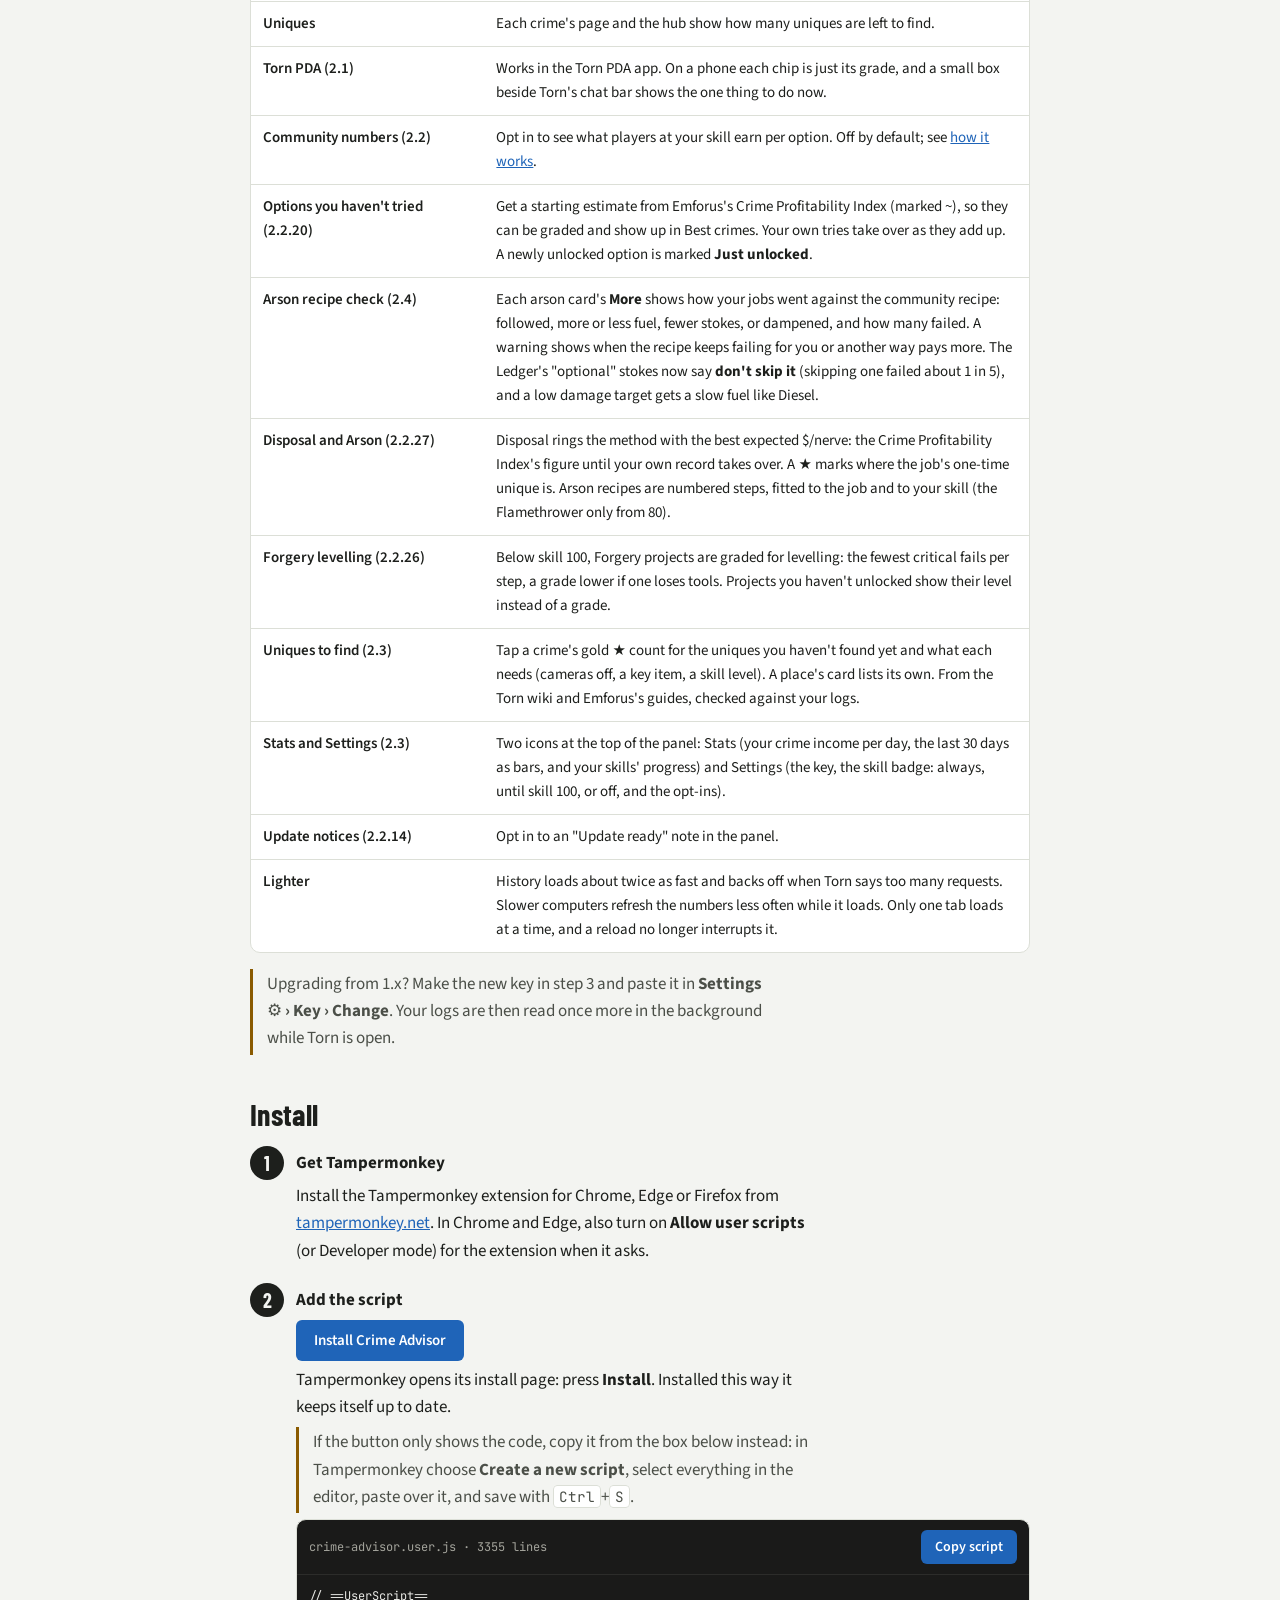
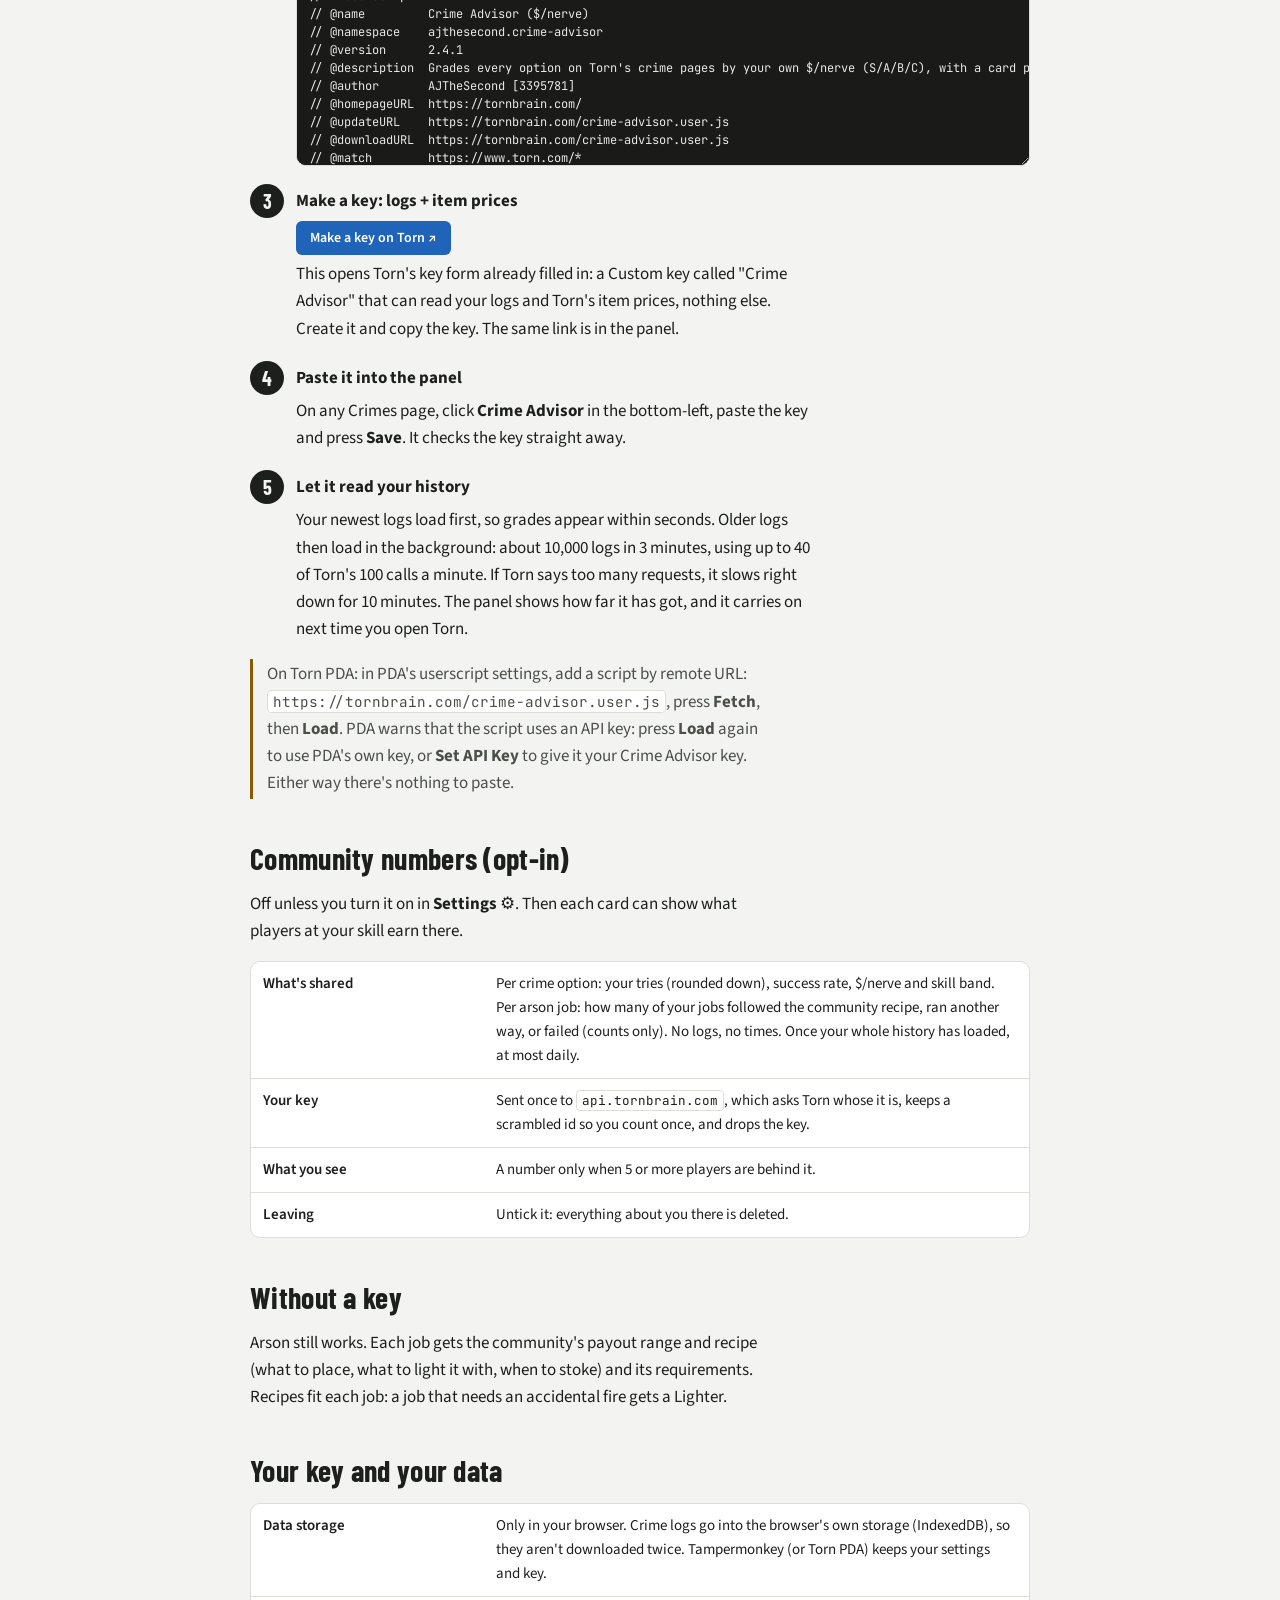
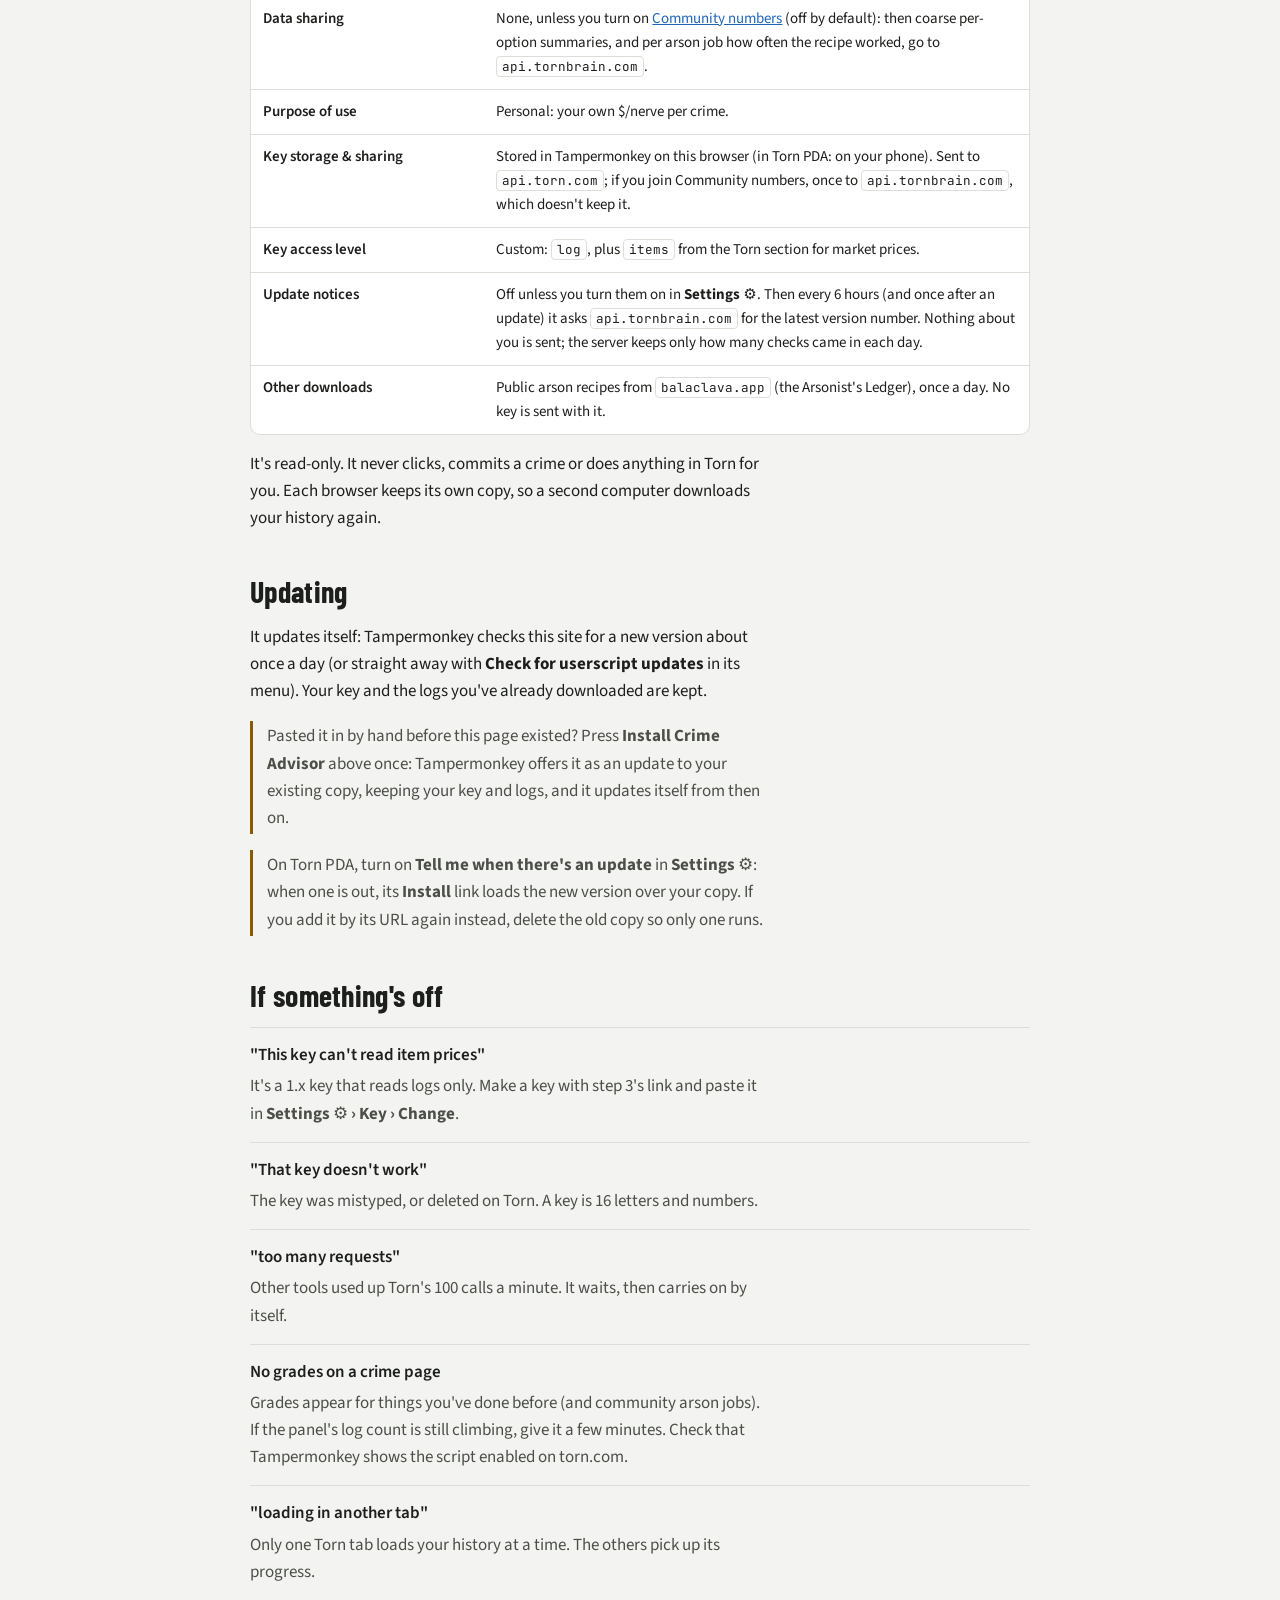
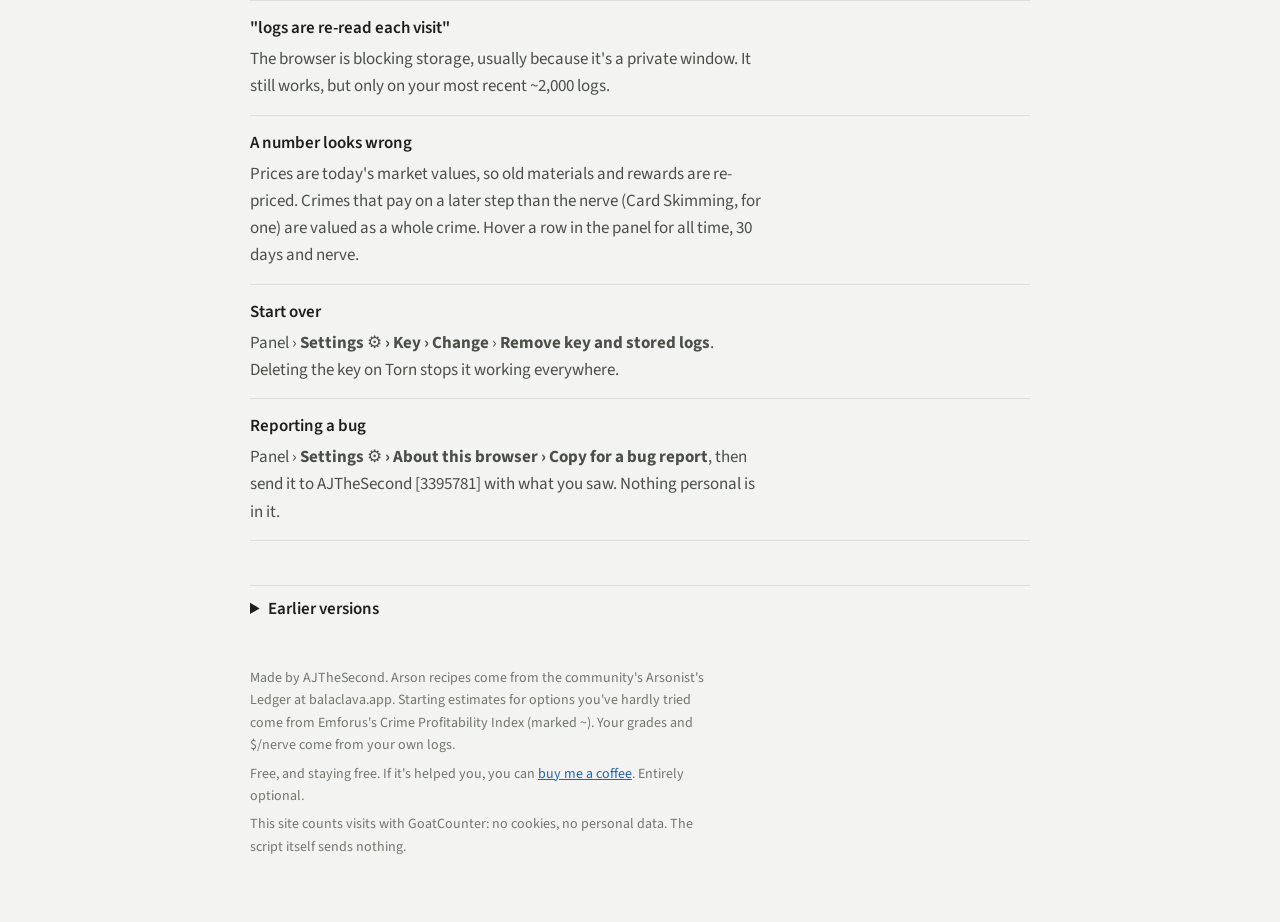
==== commit bf199bee: "Crime Advisor 2.4.1: shorter low-damage target line Co-Authored-By: Claude Opus 5.5 <noreply@anthrop" ====
--- a/index.html
+++ b/index.html
@@ -149,7 +149,7 @@
     <div class="eyebrow">Torn userscript &middot; Tampermonkey &middot; Torn PDA</div>
     <h1>Crime Advisor</h1>
     <p class="lede">Every option on Torn's Crimes pages, graded against your own average $/nerve. Worked out from your own crime logs, in your browser.</p>
-    <div class="meta"><span>v2.4.0</span><span>Read-only</span><span>Your data stays in your browser</span></div>
+    <div class="meta"><span>v2.4.1</span><span>Read-only</span><span>Your data stays in your browser</span></div>
     <p class="forum"><a href="https://www.torn.com/forums.php#/p=threads&amp;f=67&amp;t=16612693&amp;b=0&amp;a=0" target="_blank" rel="noopener"><b>Finding it useful? Like the thread on Torn's forums</b><span>A like or a comment keeps it in view for other players &#8599;</span></a></p>
   </header>
 
@@ -225,7 +225,7 @@
         <tr><th scope="row">Torn PDA (2.1)</th><td>Works in the Torn PDA app. On a phone each chip is just its grade, and a small box beside Torn's chat bar shows the one thing to do now.</td></tr>
         <tr><th scope="row">Community numbers (2.2)</th><td>Opt in to see what players at your skill earn per option. Off by default; see <a href="#community">how it works</a>.</td></tr>
         <tr><th scope="row">Options you haven't tried (2.2.20)</th><td>Get a starting estimate from Emforus's Crime Profitability Index (marked ~), so they can be graded and show up in Best crimes. Your own tries take over as they add up. A newly unlocked option is marked <b>Just unlocked</b>.</td></tr>
-        <tr><th scope="row">Arson recipe check (2.4)</th><td>Each arson card's <b>More</b> shows how your jobs went against the community recipe: followed, more or less fuel, fewer stokes, or dampened, and how many failed. A warning shows when the recipe keeps failing for you or another way pays more. The Ledger's "optional" stokes now say <b>don't skip it</b> (skipping one failed about 1 in 5), and dampening is no longer advised: a low damage target gets a slower fuel instead.</td></tr>
+        <tr><th scope="row">Arson recipe check (2.4)</th><td>Each arson card's <b>More</b> shows how your jobs went against the community recipe: followed, more or less fuel, fewer stokes, or dampened, and how many failed. A warning shows when the recipe keeps failing for you or another way pays more. The Ledger's "optional" stokes now say <b>don't skip it</b> (skipping one failed about 1 in 5), and a low damage target gets a slow fuel like Diesel.</td></tr>
         <tr><th scope="row">Disposal and Arson (2.2.27)</th><td>Disposal rings the method with the best expected $/nerve: the Crime Profitability Index's figure until your own record takes over. A &#9733; marks where the job's one-time unique is. Arson recipes are numbered steps, fitted to the job and to your skill (the Flamethrower only from 80).</td></tr>
         <tr><th scope="row">Forgery levelling (2.2.26)</th><td>Below skill 100, Forgery projects are graded for levelling: the fewest critical fails per step, a grade lower if one loses tools. Projects you haven't unlocked show their level instead of a grade.</td></tr>
         <tr><th scope="row">Uniques to find (2.3)</th><td>Tap a crime's gold &#9733; count for the uniques you haven't found yet and what each needs (cameras off, a key item, a skill level). A place's card lists its own. From the Torn wiki and Emforus's guides, checked against your logs.</td></tr>
@@ -254,7 +254,7 @@
           <textarea id="src" readonly spellcheck="false" aria-label="Crime Advisor script">// ==UserScript==
 // @name         Crime Advisor ($/nerve)
 // @namespace    ajthesecond.crime-advisor
-// @version      2.4.0
+// @version      2.4.1
 // @description  Grades every option on Torn's crime pages by your own $/nerve (S/A/B/C), with a card per option (odds, top items, arson recipes, disposal method) and your best crimes. Private by default: your data stays in your browser.
 // @author       AJTheSecond [3395781]
 // @homepageURL  https://tornbrain.com/
@@ -1039,7 +1039,7 @@
 if (typeof module !== "undefined" &amp;&amp; module.exports) module.exports = CA;  // for tests (node)
 else (async function main() {
   "use strict";
-  const CA_VERSION = "2.4.0";  // (kept in step with @version: Torn PDA doesn't report a script's version)
+  const CA_VERSION = "2.4.1";  // (kept in step with @version: Torn PDA doesn't report a script's version)
   const CA_CHANNEL = "public";  // (publishing sets "beta" in the beta copy)
   const url = new URL(location.href);
   const onCrimes = url.searchParams.get("sid") === "crimes";
@@ -3062,7 +3062,7 @@
       if (/total destruction/i.test(n)) return "100% damage: stoke until it's all gone";
       if ((m = n.match(/between\s+(\d+)%\s+and\s+(\d+)%/i))) return `${m[1]}-${m[2]}% damage: stoke if it's short; no extra fuel, so it stops by ${m[2]}%`;
       if ((m = n.match(/more than\s+(\d+)%/i))) return `over ${m[1]}% damage: stoke if it stalls short`;
-      if ((m = n.match(/less than\s+(\d+)%/i))) return `under ${m[1]}% damage: one slow fuel (a Diesel, not Gasoline then a dampen), no stoke`;
+      if ((m = n.match(/less than\s+(\d+)%/i))) return `under ${m[1]}% damage: use a slow fuel like Diesel`;
       return null;
     }).find(Boolean);
     if (dmg &amp;&amp; steps.length) steps.push(["Target", dmg]);
